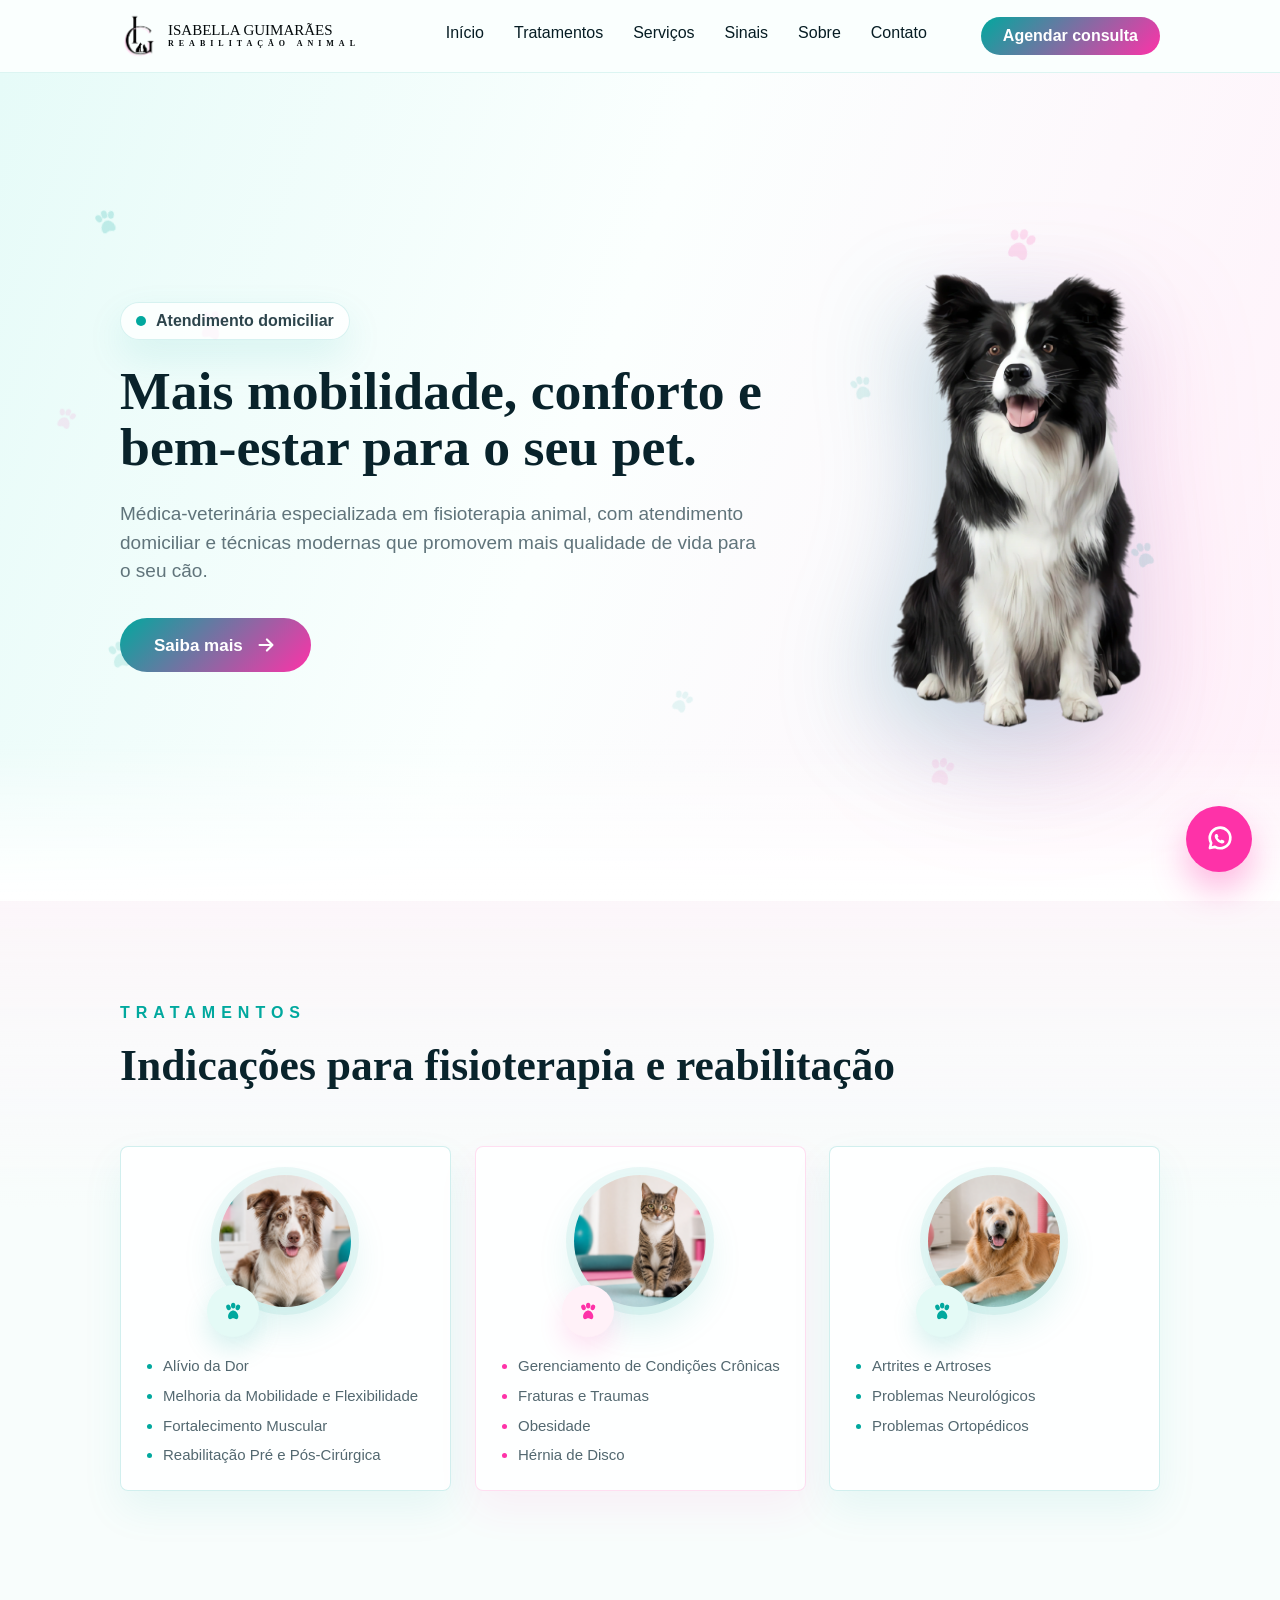
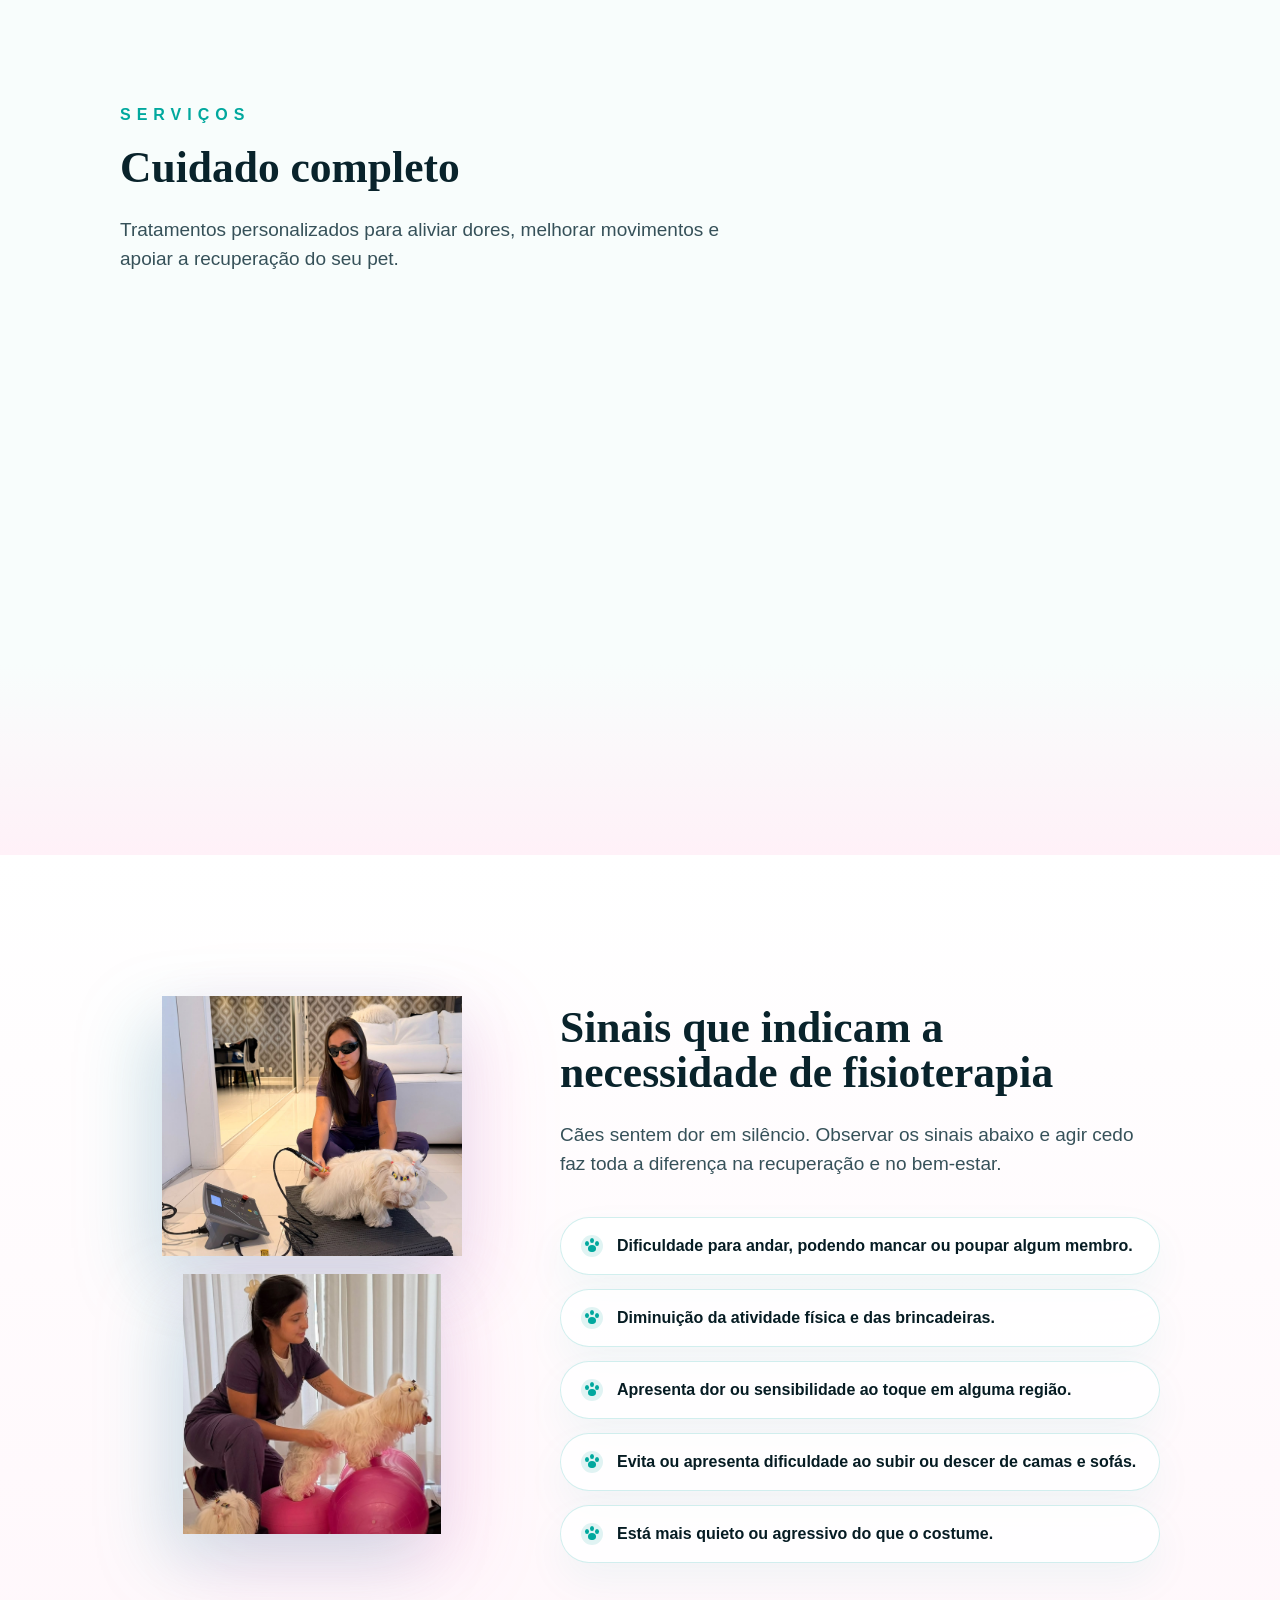
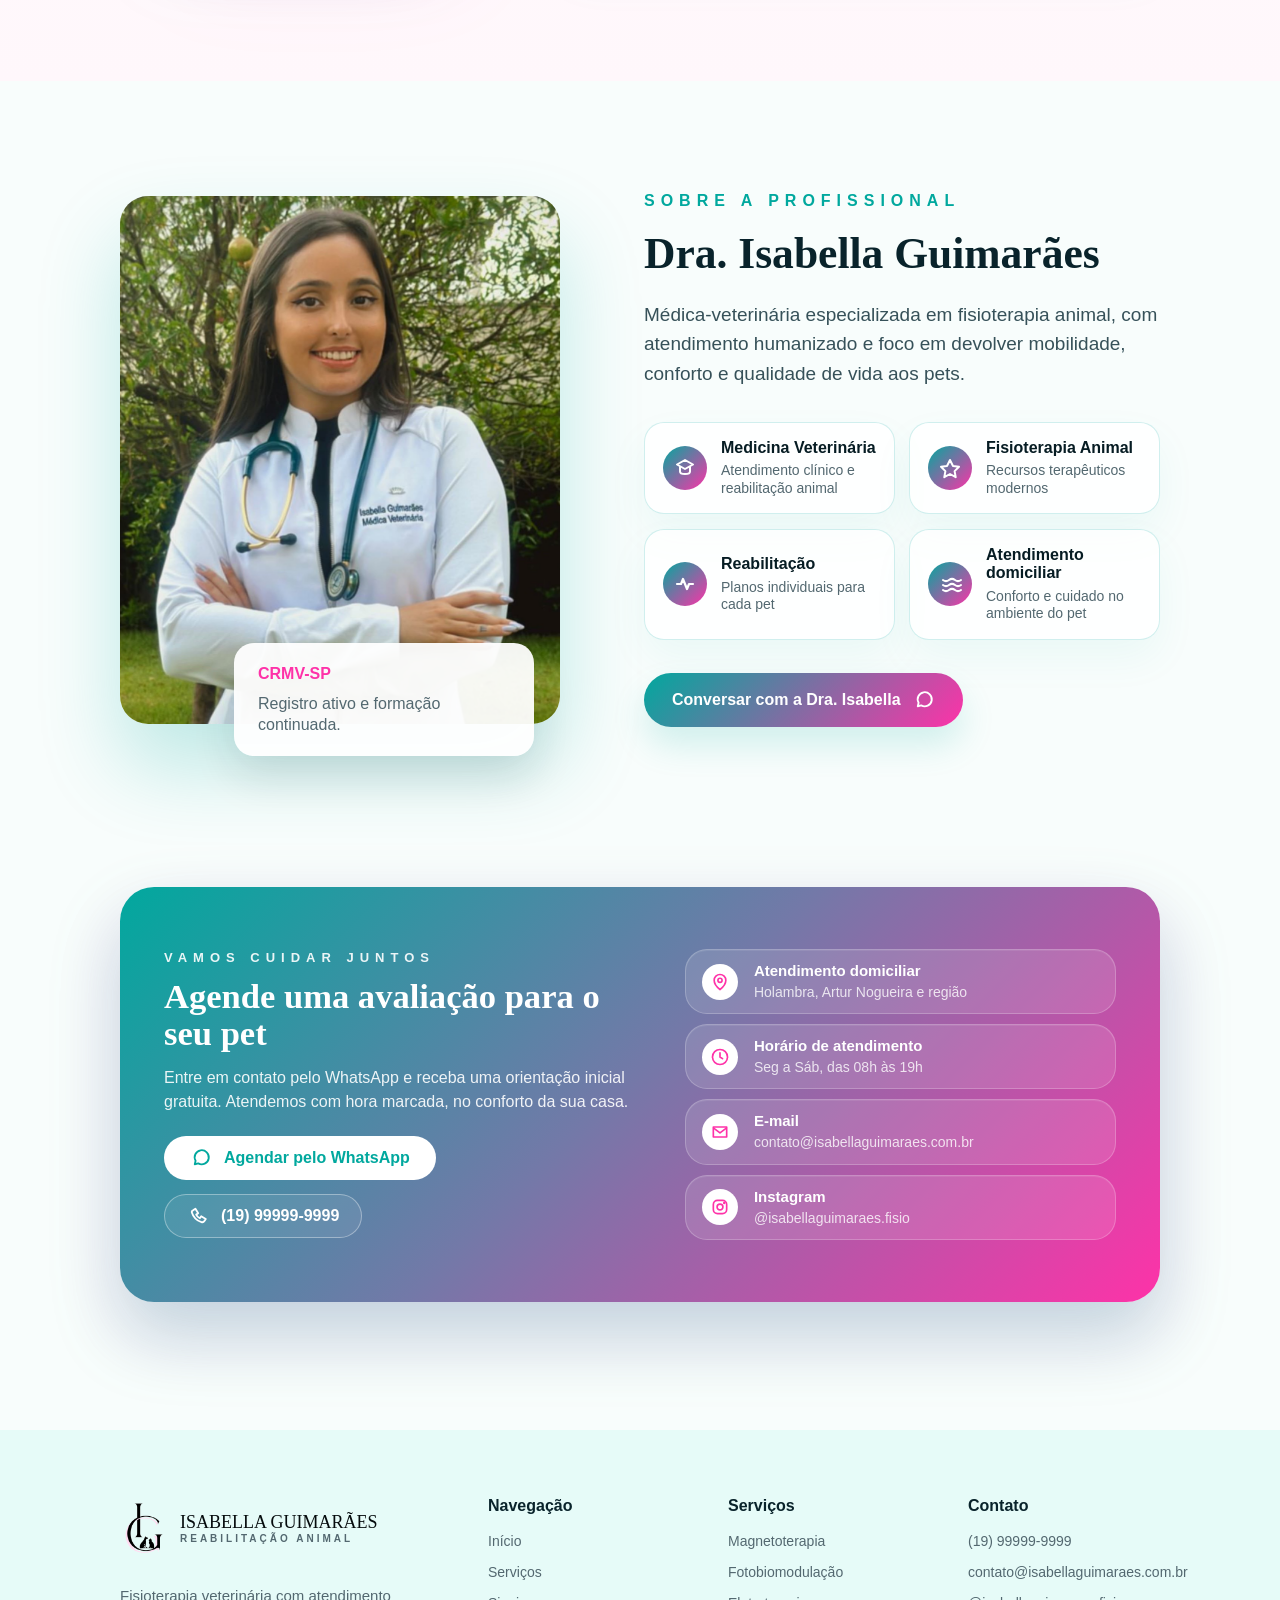
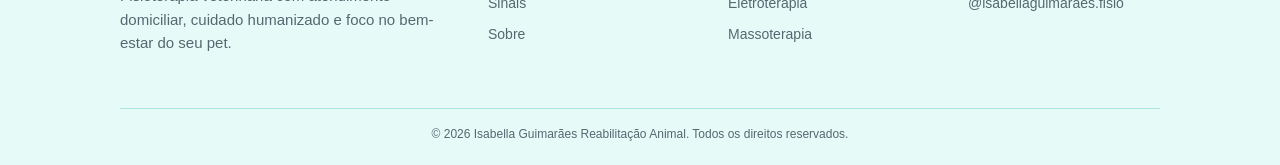
==== index.html @ 4eae25b5 "Subir" ====
<!DOCTYPE html>
<html lang="pt-BR">
<head>
  <meta charset="UTF-8" />
  <meta name="viewport" content="width=device-width, initial-scale=1.0" />
  <title>Isabella | Fisioterapia Animal</title>
  <link rel="icon" type="image/png" href="assets/logo/logo-monograma.png" />
  <link rel="apple-touch-icon" href="assets/logo/logo-monograma.png" />
  <link rel="stylesheet" href="style.css" />
</head>
<body>
  <header class="site-header reveal-item" style="--reveal-delay: 0ms">
    <nav class="nav" aria-label="Navegacao principal">
      <a class="brand" href="#">
        <img class="brand-logo" src="assets/logo/logo-monograma.png" alt="Isabella Guimaraes Reabilitacao Animal" />
        <span class="brand-text" aria-hidden="true">
          <strong>Isabella Guimar&atilde;es</strong>
          <span>Reabilita&ccedil;&atilde;o Animal</span>
        </span>
      </a>

      <div class="nav-links" aria-label="Secoes">
        <a href="#home">Início</a>
        <a href="#tratamentos">Tratamentos</a>
        <a href="#servicos">Serviços</a>
        <a href="#sinais">Sinais</a>
        <a href="#sobre">Sobre</a>
        <a href="#contato">Contato</a>
      </div>

      <a class="nav-cta" href="#contato">Agendar consulta</a>

      <button class="nav-toggle" type="button" aria-label="Abrir menu" aria-expanded="false">
        <span></span>
        <span></span>
        <span></span>
      </button>
    </nav>
  </header>

  <main>
    <section class="hero" id="home" aria-label="Inicio">
      <div class="hero-inner">
        <div class="hero-copy">
          <img class="hero-mobile-logo reveal-item" style="--reveal-delay: 80ms" src="assets/logo/logo-isabella-guimaraes.png" alt="Isabella Guimaraes Reabilitacao Animal" />

          <div class="eyebrow reveal-item" style="--reveal-delay: 120ms">
            <span class="eyebrow-dot"></span>
            Atendimento domiciliar
          </div>

          <h1 class="reveal-item" style="--reveal-delay: 220ms">Mais mobilidade, conforto e bem-estar para o seu pet.</h1>

          <p class="intro reveal-item" style="--reveal-delay: 340ms">
            Médica-veterinária especializada em fisioterapia animal, com atendimento domiciliar e técnicas modernas que promovem mais qualidade de vida para o seu cão.

          </p>

          <a class="hero-cta reveal-item" style="--reveal-delay: 460ms" href="#sobre">
            Saiba mais
            <svg class="button-arrow" viewBox="0 0 24 24" fill="none" aria-hidden="true">
              <path d="M5 12h13" stroke="currentColor" stroke-width="2.4" stroke-linecap="round" stroke-linejoin="round" />
              <path d="m13 6 6 6-6 6" stroke="currentColor" stroke-width="2.4" stroke-linecap="round" stroke-linejoin="round" />
            </svg>
          </a>
        </div>

        <img class="hero-image reveal-item" style="--reveal-delay: 560ms" src="assets/images/hero-dog-cutout-new.png" alt="Cachorro border collie sentado" />
      </div>
    </section>

    <section class="treatments" id="tratamentos" aria-labelledby="treatments-title">
      <div class="treatments-inner">
        <div class="section-kicker reveal-item" style="--reveal-delay: 80ms">Tratamentos</div>
        <h2 id="treatments-title" class="reveal-item" style="--reveal-delay: 160ms">Indica&ccedil;&otilde;es para fisioterapia e reabilita&ccedil;&atilde;o</h2>

        <div class="treatments-grid">
          <article class="treatment-card reveal-item" style="--reveal-delay: 320ms">
            <div class="treatment-media">
              <img src="assets/images/treatment-dog-brown.png" alt="Cachorro em ambiente de fisioterapia animal" />
            </div>
            <span class="treatment-icon" aria-hidden="true">
              <svg viewBox="0 0 24 24" fill="none">
                <ellipse cx="7.2" cy="8" rx="2.1" ry="2.7" fill="currentColor" transform="rotate(-22 7.2 8)" />
                <ellipse cx="11.7" cy="6.3" rx="2.1" ry="2.8" fill="currentColor" />
                <ellipse cx="16.2" cy="8" rx="2.1" ry="2.7" fill="currentColor" transform="rotate(22 16.2 8)" />
                <path d="M6.8 16.3c.4-3.3 3-5.3 4.9-5.3s4.5 2 4.9 5.3c.3 2.5-1.4 3.8-3.3 2.6-1-.6-2.2-.6-3.2 0-1.9 1.2-3.6-.1-3.3-2.6Z" fill="currentColor" />
              </svg>
            </span>
            <ul class="treatment-list">
              <li>Al&iacute;vio da Dor</li>
              <li>Melhoria da Mobilidade e Flexibilidade</li>
              <li>Fortalecimento Muscular</li>
              <li>Reabilita&ccedil;&atilde;o Pr&eacute; e P&oacute;s-Cir&uacute;rgica</li>
            </ul>
          </article>

          <article class="treatment-card treatment-card-pink reveal-item" style="--reveal-delay: 400ms">
            <div class="treatment-media">
              <img src="assets/images/treatment-cat.png" alt="Gato em ambiente de fisioterapia animal" />
            </div>
            <span class="treatment-icon" aria-hidden="true">
              <svg viewBox="0 0 24 24" fill="none">
                <ellipse cx="7.2" cy="8" rx="2.1" ry="2.7" fill="currentColor" transform="rotate(-22 7.2 8)" />
                <ellipse cx="11.7" cy="6.3" rx="2.1" ry="2.8" fill="currentColor" />
                <ellipse cx="16.2" cy="8" rx="2.1" ry="2.7" fill="currentColor" transform="rotate(22 16.2 8)" />
                <path d="M6.8 16.3c.4-3.3 3-5.3 4.9-5.3s4.5 2 4.9 5.3c.3 2.5-1.4 3.8-3.3 2.6-1-.6-2.2-.6-3.2 0-1.9 1.2-3.6-.1-3.3-2.6Z" fill="currentColor" />
              </svg>
            </span>
            <ul class="treatment-list">
              <li>Gerenciamento de Condi&ccedil;&otilde;es Cr&ocirc;nicas</li>
              <li>Fraturas e Traumas</li>
              <li>Obesidade</li>
              <li>H&eacute;rnia de Disco</li>
            </ul>
          </article>

          <article class="treatment-card reveal-item" style="--reveal-delay: 480ms">
            <div class="treatment-media">
              <img src="assets/images/treatment-golden.png" alt="Cachorro em ambiente de reabilita&ccedil;&atilde;o animal" />
            </div>
            <span class="treatment-icon" aria-hidden="true">
              <svg viewBox="0 0 24 24" fill="none">
                <ellipse cx="7.2" cy="8" rx="2.1" ry="2.7" fill="currentColor" transform="rotate(-22 7.2 8)" />
                <ellipse cx="11.7" cy="6.3" rx="2.1" ry="2.8" fill="currentColor" />
                <ellipse cx="16.2" cy="8" rx="2.1" ry="2.7" fill="currentColor" transform="rotate(22 16.2 8)" />
                <path d="M6.8 16.3c.4-3.3 3-5.3 4.9-5.3s4.5 2 4.9 5.3c.3 2.5-1.4 3.8-3.3 2.6-1-.6-2.2-.6-3.2 0-1.9 1.2-3.6-.1-3.3-2.6Z" fill="currentColor" />
              </svg>
            </span>
            <ul class="treatment-list">
              <li>Artrites e Artroses</li>
              <li>Problemas Neurol&oacute;gicos</li>
              <li>Problemas Ortop&eacute;dicos</li>
            </ul>
          </article>
        </div>
      </div>
    </section>

    <section class="services" id="servicos" aria-labelledby="services-title">
      <div class="services-inner">
        <div class="section-kicker">Serviços</div>
        <h2 id="services-title">Cuidado completo</h2>
        <p class="services-intro">Tratamentos personalizados para aliviar dores, melhorar movimentos e apoiar a recupera&ccedil;&atilde;o do seu pet.</p>

        <div class="services-grid">
          <article class="service-card reveal-item" style="--reveal-delay: 80ms">
            <div class="service-icon" aria-hidden="true">
              <svg viewBox="0 0 24 24" fill="none">
                <path d="M4 12h4l2-5 4 10 2-5h4" stroke="currentColor" stroke-width="2.2" stroke-linecap="round" stroke-linejoin="round" />
              </svg>
            </div>
            <div class="service-card-header">
              <h3>Magnetoterapia</h3>
              <button class="service-toggle" type="button" aria-label="Abrir texto sobre magnetoterapia" aria-expanded="false">
                <svg viewBox="0 0 24 24" fill="none" aria-hidden="true">
                  <path d="m6 9 6 6 6-6" stroke="currentColor" stroke-width="2.4" stroke-linecap="round" stroke-linejoin="round" />
                </svg>
              </button>
            </div>
            <p>A magnetoterapia &eacute; um tratamento terap&ecirc;utico n&atilde;o invasivo que utiliza campos magn&eacute;ticos, gerados por &iacute;m&atilde;s ou aparelhos eletromagn&eacute;ticos, para estimular as c&eacute;lulas. O objetivo &eacute; melhorar a circula&ccedil;&atilde;o local, acelerar a regenera&ccedil;&atilde;o tecidual, reduzir inflama&ccedil;&otilde;es e aliviar dores.</p>
          </article>

          <article class="service-card service-card-pink reveal-item" style="--reveal-delay: 200ms">
            <div class="service-icon" aria-hidden="true">
              <svg viewBox="0 0 24 24" fill="none">
                <path d="M5 12h3l2-6 4 12 2-6h3" stroke="currentColor" stroke-width="2.2" stroke-linecap="round" stroke-linejoin="round" />
                <path d="M19 7v3m0 4v3M17.5 8.5h3M17.5 15.5h3" stroke="currentColor" stroke-width="2" stroke-linecap="round" />
              </svg>
            </div>
            <div class="service-card-header">
              <h3>Fotobiomodula&ccedil;&atilde;o</h3>
              <button class="service-toggle" type="button" aria-label="Abrir texto sobre fotobiomodulacao" aria-expanded="false">
                <svg viewBox="0 0 24 24" fill="none" aria-hidden="true">
                  <path d="m6 9 6 6 6-6" stroke="currentColor" stroke-width="2.4" stroke-linecap="round" stroke-linejoin="round" />
                </svg>
              </button>
            </div>
            <p>A fotobiomodula&ccedil;&atilde;o &eacute; uma t&eacute;cnica terap&ecirc;utica que utiliza luz de baixa intensidade, como laser ou LED, luz vermelha e infravermelha, para estimular as c&eacute;lulas do corpo. Ela ajuda a reduzir dores, diminuir inflama&ccedil;&otilde;es e acelerar a cicatriza&ccedil;&atilde;o de feridas, sem aquecer ou machucar os tecidos.</p>
          </article>

          <article class="service-card service-card-pink reveal-item" style="--reveal-delay: 260ms">
            <div class="service-icon" aria-hidden="true">
              <svg viewBox="0 0 24 24" fill="none">
                <path d="M5 12h3l2-6 4 12 2-6h3" stroke="currentColor" stroke-width="2.2" stroke-linecap="round" stroke-linejoin="round" />
                <path d="M19 7v3m0 4v3M17.5 8.5h3M17.5 15.5h3" stroke="currentColor" stroke-width="2" stroke-linecap="round" />
              </svg>
            </div>
            <div class="service-card-header">
              <h3>Eletroterapia</h3>
              <button class="service-toggle" type="button" aria-label="Abrir texto sobre eletroterapia" aria-expanded="false">
                <svg viewBox="0 0 24 24" fill="none" aria-hidden="true">
                  <path d="m6 9 6 6 6-6" stroke="currentColor" stroke-width="2.4" stroke-linecap="round" stroke-linejoin="round" />
                </svg>
              </button>
            </div>
            <p>A eletroterapia &eacute; um recurso terap&ecirc;utico que utiliza correntes el&eacute;tricas de baixa intensidade, aplicadas por meio de eletrodos na pele, para tratar dores cr&ocirc;nicas ou agudas, inflama&ccedil;&otilde;es e les&otilde;es musculares, al&eacute;m de auxiliar na reabilita&ccedil;&atilde;o f&iacute;sica.</p>
          </article>

          <article class="service-card reveal-item" style="--reveal-delay: 320ms">
            <div class="service-icon" aria-hidden="true">
              <svg viewBox="0 0 24 24" fill="none">
                <path d="M4 12h4l2-5 4 10 2-5h4" stroke="currentColor" stroke-width="2.2" stroke-linecap="round" stroke-linejoin="round" />
              </svg>
            </div>
            <div class="service-card-header">
              <h3>Massoterapia</h3>
              <button class="service-toggle" type="button" aria-label="Abrir texto sobre massoterapia" aria-expanded="false">
                <svg viewBox="0 0 24 24" fill="none" aria-hidden="true">
                  <path d="m6 9 6 6 6-6" stroke="currentColor" stroke-width="2.4" stroke-linecap="round" stroke-linejoin="round" />
                </svg>
              </button>
            </div>
            <p>A massoterapia &eacute; um conjunto de t&eacute;cnicas de manipula&ccedil;&atilde;o corporal que utiliza o toque terap&ecirc;utico para aliviar dores musculares, reduzir o estresse e promover o bem-estar f&iacute;sico e mental. Ela se difere de uma massagem simples por exigir conhecimento em anatomia e fisiologia.</p>
          </article>
        </div>
      </div>
    </section>

    <section class="signs" id="sinais" aria-labelledby="signs-title">
      <div class="signs-inner">
        <div class="signs-media reveal-item" style="--reveal-delay: 80ms" aria-hidden="true">
          <img class="signs-photo" src="assets/images/carousel-laser.png" alt="" />
          <img class="signs-photo" src="assets/images/carousel-fisio-balance.jpg" alt="" />
        </div>

        <div class="signs-content">
          <div class="section-kicker signs-kicker reveal-item" style="--reveal-delay: 120ms">Fique atento</div>
          <h2 id="signs-title" class="reveal-item" style="--reveal-delay: 220ms">Sinais que indicam a necessidade de fisioterapia</h2>
          <p class="signs-intro reveal-item" style="--reveal-delay: 320ms">C&atilde;es sentem dor em sil&ecirc;ncio. Observar os sinais abaixo e agir cedo faz toda a diferen&ccedil;a na recupera&ccedil;&atilde;o e no bem-estar.</p>

          <ul class="signs-list">
            <li class="reveal-item" style="--reveal-delay: 380ms"><span></span>Dificuldade para andar, podendo mancar ou poupar algum membro.</li>
            <li class="reveal-item" style="--reveal-delay: 440ms"><span></span>Diminui&ccedil;&atilde;o da atividade f&iacute;sica e das brincadeiras.</li>
            <li class="reveal-item" style="--reveal-delay: 500ms"><span></span>Apresenta dor ou sensibilidade ao toque em alguma regi&atilde;o.</li>
            <li class="reveal-item" style="--reveal-delay: 560ms"><span></span>Evita ou apresenta dificuldade ao subir ou descer de camas e sof&aacute;s.</li>
            <li class="reveal-item" style="--reveal-delay: 620ms"><span></span>Est&aacute; mais quieto ou agressivo do que o costume.</li>
          </ul>
        </div>
      </div>
    </section>

    <section class="about" id="sobre" aria-labelledby="about-title">
      <div class="about-inner">
        <div class="about-media reveal-item" style="--reveal-delay: 80ms">
          <img class="about-image" src="assets/images/about-isabella.png" alt="Dra. Isabella Guimaraes" />
          <div class="about-badge">
            <span>CRMV-SP</span>
            Registro ativo e forma&ccedil;&atilde;o continuada.
          </div>
        </div>

        <div class="about-content">
          <div class="section-kicker reveal-item" style="--reveal-delay: 120ms">Sobre a profissional</div>
          <h2 id="about-title" class="reveal-item" style="--reveal-delay: 220ms">Dra. Isabella Guimar&atilde;es</h2>
          <p class="about-intro reveal-item" style="--reveal-delay: 320ms">M&eacute;dica-veterin&aacute;ria especializada em fisioterapia animal, com atendimento humanizado e foco em devolver mobilidade, conforto e qualidade de vida aos pets.</p>

          <div class="about-credentials">
            <article class="about-credential reveal-item" style="--reveal-delay: 380ms">
              <span class="about-icon" aria-hidden="true">
                <svg viewBox="0 0 24 24" fill="none">
                  <path d="M4 8.5 12 4l8 4.5-8 4.5-8-4.5Z" stroke="currentColor" stroke-width="2" stroke-linejoin="round" />
                  <path d="M7 11v4.5c0 1.4 2.2 2.5 5 2.5s5-1.1 5-2.5V11" stroke="currentColor" stroke-width="2" stroke-linecap="round" />
                </svg>
              </span>
              <div>
                <h3>Medicina Veterin&aacute;ria</h3>
                <p>Atendimento cl&iacute;nico e reabilita&ccedil;&atilde;o animal</p>
              </div>
            </article>

            <article class="about-credential reveal-item" style="--reveal-delay: 440ms">
              <span class="about-icon" aria-hidden="true">
                <svg viewBox="0 0 24 24" fill="none">
                  <path d="M12 4 15 10l6 .8-4.4 4.3 1.1 6.1L12 18l-5.7 3.2 1.1-6.1L3 10.8 9 10l3-6Z" stroke="currentColor" stroke-width="2" stroke-linejoin="round" />
                </svg>
              </span>
              <div>
                <h3>Fisioterapia Animal</h3>
                <p>Recursos terap&ecirc;uticos modernos</p>
              </div>
            </article>

            <article class="about-credential reveal-item" style="--reveal-delay: 500ms">
              <span class="about-icon" aria-hidden="true">
                <svg viewBox="0 0 24 24" fill="none">
                  <path d="M4 12h4l2-5 4 10 2-5h4" stroke="currentColor" stroke-width="2.2" stroke-linecap="round" stroke-linejoin="round" />
                </svg>
              </span>
              <div>
                <h3>Reabilita&ccedil;&atilde;o</h3>
                <p>Planos individuais para cada pet</p>
              </div>
            </article>

            <article class="about-credential reveal-item" style="--reveal-delay: 560ms">
              <span class="about-icon" aria-hidden="true">
                <svg viewBox="0 0 24 24" fill="none">
                  <path d="M5 8c2 1.5 4 1.5 6 0s4-1.5 6 0 4 1.5 6 0M5 13c2 1.5 4 1.5 6 0s4-1.5 6 0 4 1.5 6 0M5 18c2 1.5 4 1.5 6 0s4-1.5 6 0 4 1.5 6 0" stroke="currentColor" stroke-width="2" stroke-linecap="round" />
                </svg>
              </span>
              <div>
                <h3>Atendimento domiciliar</h3>
                <p>Conforto e cuidado no ambiente do pet</p>
              </div>
            </article>
          </div>

          <a class="about-cta reveal-item" style="--reveal-delay: 620ms" href="#contato">
            Conversar com a Dra. Isabella
            <svg viewBox="0 0 24 24" fill="none" aria-hidden="true">
              <path d="M5.2 18.8 6.1 15A7.7 7.7 0 1 1 9 17.9l-3.8.9Z" stroke="currentColor" stroke-width="2" stroke-linejoin="round" />
            </svg>
          </a>
        </div>
      </div>
    </section>

    <section class="contact" id="contato" aria-labelledby="contact-title">
      <div class="contact-inner reveal-item" style="--reveal-delay: 80ms">
        <div class="contact-copy">
          <div class="contact-kicker">Vamos cuidar juntos</div>
          <h2 id="contact-title">Agende uma avaliação para o seu pet</h2>
          <p>Entre em contato pelo WhatsApp e receba uma orientação inicial gratuita. Atendemos com hora marcada, no conforto da sua casa.</p>

          <div class="contact-actions">
            <a class="contact-whatsapp" href="#" aria-label="Agendar pelo WhatsApp">
              <svg viewBox="0 0 24 24" fill="none" aria-hidden="true">
                <path d="M5.2 18.8 6.1 15A7.7 7.7 0 1 1 9 17.9l-3.8.9Z" stroke="currentColor" stroke-width="2" stroke-linejoin="round" />
              </svg>
              Agendar pelo WhatsApp
            </a>
            <a class="contact-phone" href="tel:+5519999999999">
              <svg viewBox="0 0 24 24" fill="none" aria-hidden="true">
                <path d="M7 5.5 9.2 4l3 5-2.2 1.5c.9 1.8 2.2 3.1 4 4l1.5-2.2 5 3-1.5 2.2c-.7 1.1-2 1.6-3.2 1.2C10.6 17.1 6.9 13.4 5.3 8.2 4.9 7 5.4 6.2 7 5.5Z" stroke="currentColor" stroke-width="2" stroke-linejoin="round" />
              </svg>
              (19) 99999-9999
            </a>
          </div>
        </div>

        <div class="contact-info">
          <article class="contact-info-card">
            <span class="contact-info-icon" aria-hidden="true">
              <svg viewBox="0 0 24 24" fill="none">
                <path d="M12 21s7-5.1 7-11a7 7 0 0 0-14 0c0 5.9 7 11 7 11Z" stroke="currentColor" stroke-width="2" />
                <path d="M12 12.5a2.5 2.5 0 1 0 0-5 2.5 2.5 0 0 0 0 5Z" stroke="currentColor" stroke-width="2" />
              </svg>
            </span>
            <div>
              <h3>Atendimento domiciliar</h3>
              <p>Holambra, Artur Nogueira e regi&atilde;o</p>
            </div>
          </article>

          <article class="contact-info-card">
            <span class="contact-info-icon" aria-hidden="true">
              <svg viewBox="0 0 24 24" fill="none">
                <path d="M12 7v5l3 2" stroke="currentColor" stroke-width="2" stroke-linecap="round" stroke-linejoin="round" />
                <path d="M12 21a9 9 0 1 0 0-18 9 9 0 0 0 0 18Z" stroke="currentColor" stroke-width="2" />
              </svg>
            </span>
            <div>
              <h3>Hor&aacute;rio de atendimento</h3>
              <p>Seg a S&aacute;b, das 08h &agrave;s 19h</p>
            </div>
          </article>

          <article class="contact-info-card">
            <span class="contact-info-icon" aria-hidden="true">
              <svg viewBox="0 0 24 24" fill="none">
                <path d="M4 6h16v12H4V6Z" stroke="currentColor" stroke-width="2" stroke-linejoin="round" />
                <path d="m4 7 8 6 8-6" stroke="currentColor" stroke-width="2" stroke-linejoin="round" />
              </svg>
            </span>
            <div>
              <h3>E-mail</h3>
              <p>contato@isabellaguimaraes.com.br</p>
            </div>
          </article>

          <article class="contact-info-card">
            <span class="contact-info-icon" aria-hidden="true">
              <svg viewBox="0 0 24 24" fill="none">
                <rect x="4" y="4" width="16" height="16" rx="5" stroke="currentColor" stroke-width="2" />
                <path d="M12 15.5a3.5 3.5 0 1 0 0-7 3.5 3.5 0 0 0 0 7Z" stroke="currentColor" stroke-width="2" />
                <path d="M17 7.2h.01" stroke="currentColor" stroke-width="3" stroke-linecap="round" />
              </svg>
            </span>
            <div>
              <h3>Instagram</h3>
              <p>@isabellaguimaraes.fisio</p>
            </div>
          </article>
        </div>
      </div>
    </section>
  </main>

  <footer class="site-footer">
    <div class="footer-inner">
      <div class="footer-brand">
        <a class="footer-logo" href="#home">
          <img src="assets/logo/logo-monograma.png" alt="Isabella Guimaraes Reabilitacao Animal" />
          <span>
            <strong>Isabella Guimar&atilde;es</strong>
            <small>Reabilita&ccedil;&atilde;o Animal</small>
          </span>
        </a>
        <p>Fisioterapia veterin&aacute;ria com atendimento domiciliar, cuidado humanizado e foco no bem-estar do seu pet.</p>
      </div>

      <div class="footer-column">
        <h2>Navega&ccedil;&atilde;o</h2>
        <a href="#home">In&iacute;cio</a>
        <a href="#servicos">Servi&ccedil;os</a>
        <a href="#sinais">Sinais</a>
        <a href="#sobre">Sobre</a>
      </div>

      <div class="footer-column">
        <h2>Servi&ccedil;os</h2>
        <a href="#servicos">Magnetoterapia</a>
        <a href="#servicos">Fotobiomodula&ccedil;&atilde;o</a>
        <a href="#servicos">Eletroterapia</a>
        <a href="#servicos">Massoterapia</a>
      </div>

      <div class="footer-column footer-contact">
        <h2>Contato</h2>
        <a href="tel:+5519999999999">(19) 99999-9999</a>
        <a href="mailto:contato@isabellaguimaraes.com.br">contato@isabellaguimaraes.com.br</a>
        <a href="#">@isabellaguimaraes.fisio</a>
      </div>
    </div>

    <div class="footer-bottom">
      <span>&copy; 2026 Isabella Guimar&atilde;es Reabilita&ccedil;&atilde;o Animal. Todos os direitos reservados.</span>
    </div>
  </footer>

  <a class="whatsapp" href="#contato" aria-label="Abrir contato pelo WhatsApp">
    <svg width="32" height="32" viewBox="0 0 24 24" fill="none" aria-hidden="true">
      <path d="M5.2 18.8 6.1 15A7.7 7.7 0 1 1 9 17.9l-3.8.9Z" stroke="currentColor" stroke-width="2" stroke-linejoin="round" />
      <path d="M9.2 8.7c.2-.4.3-.5.7-.5h.5c.2 0 .4.1.5.4l.6 1.4c.1.3 0 .5-.2.7l-.4.4c.5.9 1.2 1.6 2.1 2.1l.5-.5c.2-.2.5-.3.8-.1l1.3.6c.3.1.4.3.4.6v.5c0 .3-.1.5-.4.7-.5.3-1 .4-1.6.3-2.4-.4-4.7-2.6-5.2-5-.1-.6 0-1.1.4-1.6Z" fill="currentColor" />
    </svg>
  </a>
  <script src="script.js"></script>
</body>
</html>
---- style.css ----
:root {
  --teal: #01a89e;
  --pink: #fe32a8;
  --ink: #09232b;
  --muted: #60747b;
  --line: #d9eeee;
}

* {
  box-sizing: border-box;
}

body {
  margin: 0;
  font-family: Inter, "Segoe UI", Arial, sans-serif;
  color: var(--ink);
  background: #ffffff;
}

a {
  color: inherit;
  text-decoration: none;
}

.reveal-item {
  opacity: 0;
  transform: translateY(36px);
  transition:
    opacity 0.9s ease,
    transform 0.9s ease;
  transition-delay: var(--reveal-delay, 0ms);
  will-change: opacity, transform;
}

.reveal-item.is-visible {
  opacity: 1;
  transform: translateY(0);
}

.site-header {
  position: sticky;
  top: 0;
  z-index: 10;
  border-bottom: 1px solid rgba(1, 168, 158, 0.12);
  background: rgba(250, 255, 254, 0.9);
  backdrop-filter: blur(16px);
  transition: transform 0.35s ease;
  will-change: transform;
}

.site-header.is-hidden {
  transform: translateY(-100%);
}

.nav {
  width: min(1040px, calc(100% - 128px));
  min-height: 72px;
  margin: 0 auto;
  display: flex;
  align-items: center;
  justify-content: flex-start;
  gap: 36px;
}

.nav-links a {
  position: relative;
  padding-bottom: 6px;
}

.nav-links a::after {
  content: "";
  position: absolute;
  left: 50%;
  bottom: 0;

  width: 0;
  height: 2px;

  background-color: #01a89e;
  border-radius: 90px;

  transform: translateX(-50%);
  transition: width 0.3s ease;
}

.nav-links a:hover::after {
  width: 100%;
}

.brand {
  display: flex;
  align-items: center;
  gap: 10px;
  min-width: 220px;
  flex: 0 0 auto;
}

.brand-logo {
  display: block;
  width: 38px;
  height: auto;
  object-fit: contain;
}

.brand-text {
  display: grid;
  gap: 2px;
  line-height: 1;
}

.brand-text strong {
  display: block;
  color: #050b0d;
  font-family: Georgia, "Times New Roman", serif;
  font-size: 15px;
  font-weight: 500;
  letter-spacing: 0;
  text-transform: uppercase;
  white-space: nowrap;
}

.brand-text span {
  display: block;
  color: #050b0d;
  font-family: Georgia, "Times New Roman", serif;
  font-size: 8px;
  font-weight: 600;
  letter-spacing: 5px;
  text-transform: uppercase;
  white-space: nowrap;
}

.nav-links {
  display: flex;
  align-items: center;
  justify-content: center;
  gap: 30px;
  margin-left: auto;
  color: #061c23;
  font-size: 16px;
  font-weight: 400;
  line-height: 1;
}

.nav-cta {
  display: inline-flex;
  align-items: center;
  justify-content: center;
  border-radius: 90px;
  padding: 11px 22px;
  font-weight: 640;
  white-space: nowrap;
  color: #ffffff;
  border: 0;
  background: linear-gradient(135deg, var(--teal), var(--pink));
  line-height: 1;
  text-align: center;
  margin-left: 18px;

  transition: transform 0.25s ease;
}

.nav-cta:hover {
   transform: scale(0.96);
}

.nav-toggle {
  display: none;
  width: 58px;
  height: 58px;
  border: 1px solid rgba(1, 168, 158, 0.16);
  border-radius: 50%;
  background: rgba(255, 255, 255, 0.42);
  color: var(--ink);
  cursor: pointer;
  place-items: center;
  transition:
    background-color 0.25s ease,
    border-color 0.25s ease,
    transform 0.25s ease;
}

.nav-toggle:hover {
  background: rgba(255, 255, 255, 0.7);
  border-color: rgba(1, 168, 158, 0.28);
  transform: scale(0.96);
}

.nav-toggle span {
  display: block;
  width: 26px;
  height: 3px;
  grid-area: 1 / 1;
  border-radius: 999px;
  background: currentColor;
  transition:
    transform 0.25s ease,
    opacity 0.2s ease;
}

.nav-toggle span:nth-child(1) {
  transform: translateY(-8px);
}

.nav-toggle span:nth-child(3) {
  transform: translateY(8px);
}

.site-header.is-menu-open .nav-toggle span:nth-child(1) {
  transform: rotate(45deg);
}

.site-header.is-menu-open .nav-toggle span:nth-child(2) {
  opacity: 0;
}

.site-header.is-menu-open .nav-toggle span:nth-child(3) {
  transform: rotate(-45deg);
}


.hero {
  position: relative;
  overflow: hidden;
  min-height: calc(100vh - 72px);
  background:
    radial-gradient(circle at 5% 0%, rgba(1, 168, 158, 0.32), transparent 0 28%, transparent 46%),
    radial-gradient(circle at 93% 46%, rgba(254, 50, 168, 0.24), transparent 0 22%, transparent 44%),
    linear-gradient(110deg, #e6fbf8 0%, #fbfffe 45%, #fff1fa 100%);
}

.hero::after {
  content: "";
  position: absolute;
  inset: auto 0 0;
  height: 160px;
  background: linear-gradient(to bottom, rgba(255, 255, 255, 0), #ffffff);
  pointer-events: none;
}

.paw-trail {
  position: absolute;
  inset: 0;
  z-index: 0;
  overflow: hidden;
  pointer-events: none;
}

.paw-print {
  position: absolute;
  width: var(--paw-size, 46px);
  height: var(--paw-size, 46px);
  color: var(--paw-color, var(--teal));
  opacity: 0;
  transform: translateY(18px) rotate(var(--paw-rotate, 0deg)) scale(0.84);
  animation:
    pawAppear 1.1s ease forwards,
    pawFloat 4.8s ease-in-out infinite;
  animation-delay: var(--paw-delay, 0ms);
}

@keyframes pawAppear {
  0% {
    opacity: 0;
    transform: translateY(18px) rotate(var(--paw-rotate, 0deg)) scale(0.84);
  }

  100% {
    opacity: var(--paw-opacity, 0.13);
    transform: translateY(0) rotate(var(--paw-rotate, 0deg)) scale(1);
  }
}

@keyframes pawFloat {
  0%,
  100% {
    transform: translateY(0) rotate(var(--paw-rotate, 0deg)) scale(1);
  }

  50% {
    transform: translateY(-12px) rotate(calc(var(--paw-rotate, 0deg) + 5deg)) scale(1.04);
  }
}

.hero-inner {
  position: relative;
  z-index: 1;
  width: min(1040px, calc(100% - 128px));
  min-height: calc(100vh - 72px);
  margin: 0 auto;
  padding: 112px 0;
  display: grid;
  grid-template-columns: minmax(0, 1.18fr) minmax(260px, 0.62fr);
  align-items: center;
  gap: 54px;
}

.hero-copy {
  max-width: 660px;
  height: 440px;
  display: flex;
  flex-direction: column;
  justify-content: center;
}

.hero-mobile-logo {
  display: none;
}

.eyebrow {
  width: fit-content;
  display: inline-flex;
  align-items: center;
  gap: 10px;
  margin-bottom: 24px;
  padding: 9px 15px;
  border: 1px solid rgba(1, 168, 158, 0.15);
  border-radius: 999px;
  background: rgba(255, 255, 255, 0.78);
  color: #2d454c;
  font-weight: 800;
  box-shadow: 0 16px 38px rgba(1, 168, 158, 0.11);
}

.eyebrow-dot {
  width: 10px;
  height: 10px;
  flex: 0 0 auto;
  border-radius: 50%;
  background: var(--teal);
}

h1 {
  margin: 0;
  font-family: Georgia, "Times New Roman", serif;
  font-size: clamp(44px, 4.2vw, 58px);
  line-height: 1.04;
  letter-spacing: 0;
}

.intro {
  max-width: 100%;
  margin: 24px 0 0;
  color: var(--muted);
  font-size: 19px;
  line-height: 1.5;
}

.hero-cta {
  width: fit-content;
  min-width: 180px;
  min-height: 54px;

  display: inline-flex;
  align-items: center;
  justify-content: center;
  gap: 12px;

  margin-top: 32px;
  padding: 0 34px;
  border-radius: 90px;

  color: #ffffff;
  font-size: 17px;
  font-weight: 650;
  line-height: 1;
  text-align: center;
  white-space: nowrap;

   background: linear-gradient(135deg, var(--teal), var(--pink));

  transition:
    transform 0.25s ease,
    box-shadow 0.25s ease;
}

.hero-cta:hover {
  transform: scale(0.96);
  box-shadow: 0 16px 28px rgba(254, 50, 168, 0.22);
}

.button-arrow {
  width: 22px;
  height: 22px;
  flex: 0 0 auto;
}

.hero-image {
  position: relative;
  display: block;
  width: auto;
  max-width: min(100%, 380px);
  height: auto;
  max-height: 500px;
  justify-self: end;
  object-fit: contain;
  filter:
    drop-shadow(-24px 30px 48px rgba(1, 168, 158, 0.22))
    drop-shadow(24px 30px 58px rgba(254, 50, 168, 0.16));
}

.whatsapp {
  position: fixed;
  right: 28px;
  bottom: 28px;
  z-index: 20;
  width: 66px;
  height: 66px;
  display: grid;
  place-items: center;
  border-radius: 50%;
  color: #ffffff;
  background: var(--pink);
  box-shadow: 0 18px 34px rgba(254, 50, 168, 0.34);
  transition:
    background-color 0.3s ease,
    box-shadow 0.3s ease,
    transform 0.3s ease;
}

.whatsapp:hover {
  background: var(--teal);
  box-shadow: 0 18px 34px rgba(1, 168, 158, 0.34);
  transform: translateY(-3px);
}

.treatments {
  position: relative;
  overflow: hidden;
  background:
    radial-gradient(circle at 12% 8%, rgba(1, 168, 158, 0.16), transparent 0 24%, transparent 46%),
    radial-gradient(circle at 88% 86%, rgba(254, 50, 168, 0.18), transparent 0 28%, transparent 52%),
    linear-gradient(180deg, rgba(255, 241, 248, 0.55), rgba(255, 255, 255, 0) 44%),
    #f8fdfc;
}

.treatments-inner {
  position: relative;
  z-index: 1;
  width: min(1040px, calc(100% - 128px));
  margin: 0 auto;
  padding: 104px 0 108px;
}

.treatments h2 {
  max-width: 780px;
  margin: 22px 0 0;
  color: var(--ink);
  font-family: Georgia, "Times New Roman", serif;
  font-size: clamp(36px, 3.4vw, 48px);
  line-height: 1.04;
  letter-spacing: 0;
}

.treatments-intro {
  max-width: 640px;
  margin: 24px 0 0;
  color: #365159;
  font-size: 19px;
  line-height: 1.55;
}

.treatments-grid {
  display: grid;
  grid-template-columns: repeat(3, minmax(0, 1fr));
  gap: 24px;
  margin-top: 58px;
}

.treatment-card {
  position: relative;
  overflow: hidden;
  min-height: 0;
  padding: 28px 22px 24px;
  border: 1px solid rgba(1, 168, 158, 0.18);
  border-radius: 8px;
  background: rgba(255, 255, 255, 0.86);
  box-shadow: 0 18px 42px rgba(1, 168, 158, 0.08);
  transition:
    background 0.25s ease,
    border-color 0.25s ease,
    box-shadow 0.25s ease,
    transform 0.25s ease;
}

.treatment-card:hover {
  border-color: var(--teal);
  box-shadow: 0 24px 54px rgba(1, 168, 158, 0.14);
  transform: translateY(-4px);
}

.treatment-card-pink {
  border-color: rgba(254, 50, 168, 0.16);
  box-shadow: 0 18px 42px rgba(254, 50, 168, 0.07);
}

.treatment-card-pink:hover {
  border-color: var(--pink);
  box-shadow: 0 24px 54px rgba(254, 50, 168, 0.13);
}

.treatment-media {
  position: relative;
  width: 132px;
  height: 132px;
  margin: 0 auto;
  overflow: hidden;
  border-radius: 50%;
  background: #e6fbf8;
  box-shadow:
    0 18px 38px rgba(1, 168, 158, 0.14),
    0 0 0 8px rgba(1, 168, 158, 0.08);
}

.treatment-media img {
  width: 100%;
  height: 100%;
  display: block;
  object-fit: cover;
  transition: transform 0.45s ease;
}

.treatment-card:hover .treatment-media img {
  transform: scale(1.05);
}

.treatment-card:nth-child(2) .treatment-media img {
  object-position: center 30%;
}

.treatment-icon {
  display: inline-flex;
  align-items: center;
  justify-content: center;
  width: 52px;
  height: 52px;
  margin-top: -22px;
  margin-left: calc(50% - 78px);
  position: relative;
  z-index: 1;
  border-radius: 50%;
  background: #e4faf6;
  color: var(--teal);
  box-shadow: 0 12px 26px rgba(1, 168, 158, 0.16);
}

.treatment-card-pink .treatment-icon {
  background: #fff1f8;
  color: var(--pink);
  box-shadow: 0 12px 26px rgba(254, 50, 168, 0.14);
}

.treatment-icon svg {
  width: 25px;
  height: 25px;
}

.treatment-card h3 {
  margin: 18px 0 0;
  color: var(--ink);
  font-family: Georgia, "Times New Roman", serif;
  font-size: 23px;
  line-height: 1.12;
}

.treatment-card p {
  margin: 12px 0 0;
  color: #536870;
  font-size: 15px;
  line-height: 1.48;
}

.treatment-list {
  display: grid;
  gap: 8px;
  margin: 18px 0 0;
  padding-left: 20px;
  color: #536870;
  font-family: inherit;
  font-size: 15px;
  font-weight: 500;
  line-height: 1.45;
}

.treatment-list li::marker {
  color: var(--teal);
}

.treatment-card-pink .treatment-list li::marker {
  color: var(--pink);
}

.services {
  position: relative;
  overflow: hidden;
  background:
    radial-gradient(circle at 50% 100%, rgba(255, 241, 248, 0.95), transparent 0 34%, transparent 58%),
    #f8fdfc;
}

.services::after {
  content: "";
  position: absolute;
  inset: auto 0 0;
  height: 190px;
  background: linear-gradient(to top, #fff1f8, rgba(255, 241, 248, 0));
  pointer-events: none;
}

.services-inner {
  position: relative;
  z-index: 1;
  width: min(1040px, calc(100% - 128px));
  margin: 0 auto;
  padding: 108px 0 118px;
}

.section-kicker {
  color: var(--teal);
  font-size: 16px;
  font-weight: 800;
  letter-spacing: 6px;
  line-height: 1;
  text-transform: uppercase;
}

.services h2 {
  max-width: 780px;
  margin: 22px 0 0;
  color: var(--ink);
  font-family: Georgia, "Times New Roman", serif;
  font-size: clamp(36px, 3.4vw, 48px);
  line-height: 1.04;
  letter-spacing: 0;
}

.services h2 span {
  color: transparent;
  background: linear-gradient(135deg, var(--teal), var(--pink));
  -webkit-background-clip: text;
  background-clip: text;
}

.services-intro {
  max-width: 640px;
  margin: 24px 0 0;
  color: #365159;
  font-size: 19px;
  line-height: 1.55;
}

.services-grid {
  width: min(1000px, 100%);
  display: grid;
  grid-template-columns: repeat(2, minmax(0, 1fr));
  align-items: start;
  gap: 22px;
  margin: 72px auto 0;
}

.service-card,
.service-photo-card {
  min-height: 185px;
  border: 1px solid rgba(1, 168, 158, 0.18);
  border-radius: 22px;
}

.service-card {
  position: relative;
  display: flex;
  flex-direction: column;
  align-items: flex-start;
  padding: 22px 24px 20px;
  background: rgba(255, 255, 255, 0.76);
  color: var(--ink);
  box-shadow: 0 22px 56px rgba(1, 168, 158, 0.08);
  transition:
    background-color 0.3s ease,
    border-color 0.3s ease,
    color 0.3s ease,
    box-shadow 0.3s ease,
    transform 0.3s ease;
}

.service-card:hover,
.service-card.is-expanded {
  color: #ffffff;
  border-color: transparent;
  background: var(--teal);
  box-shadow: 0 28px 60px rgba(1, 168, 158, 0.22);
  transform: translateY(-6px);
}

.service-card-pink:hover,
.service-card-pink.is-expanded {
  background: var(--pink);
  box-shadow: 0 28px 60px rgba(254, 50, 168, 0.2);
}

.service-icon {
  width: 52px;
  height: 52px;
  display: grid;
  place-items: center;
  border-radius: 18px;
  color: #ffffff;
  background: var(--teal);
  transition:
    background-color 0.3s ease,
    color 0.3s ease;
}

.service-card-pink .service-icon {
  background: var(--pink);
}

.service-card:hover .service-icon,
.service-card.is-expanded .service-icon {
  color: var(--teal);
  background: #ffffff;
}

.service-card-pink:hover .service-icon,
.service-card-pink.is-expanded .service-icon {
  color: var(--pink);
}

.service-icon svg {
  width: 27px;
  height: 27px;
}

.service-card-header {
  width: 100%;
  display: flex;
  align-items: center;
  justify-content: space-between;
  gap: 18px;
  margin-top: 18px;
}

.service-card h3 {
  margin: 0;
  font-family: Georgia, "Times New Roman", serif;
  font-size: 24px;
  line-height: 1.12;
}

.service-toggle {
  width: 42px;
  height: 42px;
  flex: 0 0 auto;
  display: grid;
  place-items: center;
  border: 1px solid rgba(1, 168, 158, 0.16);
  border-radius: 50%;
  color: var(--teal);
  background: #ffffff;
  cursor: pointer;
  transition:
    background-color 0.25s ease,
    color 0.25s ease,
    transform 0.25s ease;
}

.service-card-pink .service-toggle {
  color: var(--pink);
}

.service-toggle:hover {
  transform: scale(0.94);
}

.service-toggle svg {
  width: 22px;
  height: 22px;
  transition: transform 0.3s ease;
}

.service-card.is-expanded .service-toggle svg {
  transform: rotate(180deg);
}

.service-card p {
  max-height: 0;
  margin: 0;
  overflow: hidden;
  color: #536870;
  font-size: 16px;
  line-height: 1.52;
  opacity: 0;
  transition:
    max-height 0.45s ease,
    margin 0.35s ease,
    opacity 0.35s ease,
    color 0.3s ease;
}

.service-card:hover p,
.service-card.is-expanded p {
  color: rgba(255, 255, 255, 0.92);
}

.service-card.is-expanded p {
  max-height: 230px;
  margin-top: 18px;
  opacity: 1;
}

.service-photo-card {
  position: relative;
  overflow: hidden;
  background:
    linear-gradient(135deg, rgba(1, 168, 158, 0.08), rgba(254, 50, 168, 0.08)),
    url("assets/images/service-fisio-balance.png") center center / cover no-repeat,
    rgba(255, 255, 255, 0.7);
  box-shadow: 0 24px 58px rgba(254, 50, 168, 0.09);
}

.service-photo-card-alt {
  background:
    linear-gradient(135deg, rgba(254, 50, 168, 0.08), rgba(1, 168, 158, 0.08)),
    url("assets/images/service-laser.png") center center / cover no-repeat,
    rgba(255, 255, 255, 0.7);
}

.signs {
  overflow: hidden;
  background:
    radial-gradient(circle at 48% 100%, rgba(255, 241, 248, 0.95), transparent 0 36%, transparent 62%),
    linear-gradient(180deg, #ffffff 0%, #fff7fb 100%);
}

.signs-inner {
  width: min(1040px, calc(100% - 128px));
  margin: 0 auto;
  padding: 112px 0 118px;
  display: grid;
  grid-template-columns: minmax(320px, 0.78fr) minmax(0, 1.22fr);
  align-items: center;
  gap: 56px;
}

.signs-media {
  display: grid;
  grid-template-columns: 1fr;
  gap: 18px;
}

.signs-photo {
  display: block;
  width: 100%;
  height: 260px;
  object-fit: contain;
  border-radius: 0;
  background: transparent;
  filter:
    drop-shadow(-20px 24px 34px rgba(1, 168, 158, 0.18))
    drop-shadow(20px 24px 38px rgba(254, 50, 168, 0.14));
}

.signs-kicker {
  color: var(--pink);
}

.signs h2 {
  max-width: 780px;
  margin: 22px 0 0;
  color: var(--ink);
  font-family: Georgia, "Times New Roman", serif;
  font-size: clamp(36px, 3.4vw, 48px);
  line-height: 1.04;
  letter-spacing: 0;
}

.signs h2 span {
  color: inherit;
  background: none;
}

.signs-intro {
  max-width: 720px;
  margin: 24px 0 0;
  color: #365159;
  font-size: 19px;
  line-height: 1.55;
}

.signs-list {
  display: grid;
  gap: 14px;
  margin: 38px 0 0;
  padding: 0;
  list-style: none;
}

.signs-list li {
  display: flex;
  align-items: center;
  gap: 14px;
  min-height: 58px;
  padding: 14px 20px;
  border: 1px solid rgba(1, 168, 158, 0.18);
  border-radius: 999px;
  background: rgba(255, 255, 255, 0.82);
  color: #061c23;
  font-size: 16px;
  font-weight: 620;
  box-shadow: 0 18px 42px rgba(1, 168, 158, 0.06);
  transition:
    border-color 0.25s ease,
    box-shadow 0.25s ease,
    transform 0.25s ease;
}

.signs-list li:hover {
  border-color: rgba(1, 168, 158, 0.34);
  box-shadow:
    0 20px 44px rgba(1, 168, 158, 0.1),
    0 18px 42px rgba(254, 50, 168, 0.08);
  transform: scale(1.025);
}

.signs-list li span {
  width: 22px;
  height: 22px;
  flex: 0 0 auto;
  display: grid;
  place-items: center;
  position: relative;
  border: 0;
  border-radius: 50%;
  color: var(--teal);
  background: rgba(1, 168, 158, 0.12);
}

.signs-list li span::before {
  content: "";
  position: absolute;
  left: 7px;
  top: 10px;
  width: 8px;
  height: 7px;
  border-radius: 50% 50% 45% 45%;
  background: currentColor;
}

.signs-list li span::after {
  content: "";
  position: absolute;
  left: 9px;
  top: 3px;
  width: 4px;
  height: 5px;
  border-radius: 50%;
  background: currentColor;
  box-shadow:
    -5px 3px 0 currentColor,
    5px 3px 0 currentColor;
}

.about {
  overflow: hidden;
  background:
    radial-gradient(circle at 17% 58%, rgba(1, 168, 158, 0.14), transparent 0 24%, transparent 44%),
    radial-gradient(circle at 83% 20%, rgba(254, 50, 168, 0.1), transparent 0 24%, transparent 46%),
    #f8fdfc;
}

.about-inner {
  width: min(1040px, calc(100% - 128px));
  margin: 0 auto;
  padding: 112px 0 118px;
  display: grid;
  grid-template-columns: minmax(320px, 0.95fr) minmax(0, 1.05fr);
  align-items: center;
  gap: 58px;
}

.about-media {
  position: relative;
  max-width: 440px;
}

.about-image {
  display: block;
  width: 100%;
  aspect-ratio: 4 / 4.8;
  object-fit: cover;
  object-position: center;
  border-radius: 28px;
  box-shadow:
    0 42px 82px rgba(1, 168, 158, 0.24);
}

.about-badge {
  position: absolute;
  right: 26px;
  bottom: -32px;
  width: min(300px, calc(100% - 52px));
  padding: 20px 24px;
  border-radius: 20px;
  background: rgba(255, 255, 255, 0.94);
  color: #536870;
  font-size: 16px;
  line-height: 1.35;
  box-shadow: 0 20px 44px rgba(9, 35, 43, 0.12);
}

.about-badge span {
  display: block;
  margin-bottom: 8px;
  color: var(--pink);
  font-weight: 800;
}

.about h2 {
  max-width: 680px;
  margin: 22px 0 0;
  color: var(--ink);
  font-family: Georgia, "Times New Roman", serif;
  font-size: clamp(36px, 3.4vw, 48px);
  line-height: 1.04;
  letter-spacing: 0;
}

.about-intro {
  max-width: 690px;
  margin: 24px 0 0;
  color: #365159;
  font-size: 19px;
  line-height: 1.55;
}

.about-credentials {
  display: grid;
  grid-template-columns: repeat(2, minmax(0, 1fr));
  gap: 14px;
  margin-top: 34px;
}

.about-credential {
  display: flex;
  align-items: center;
  gap: 14px;
  min-height: 84px;
  padding: 16px 18px;
  border: 1px solid rgba(1, 168, 158, 0.18);
  border-radius: 20px;
  background: rgba(255, 255, 255, 0.78);
  box-shadow: 0 18px 42px rgba(1, 168, 158, 0.06);
}

.about-icon {
  width: 44px;
  height: 44px;
  flex: 0 0 auto;
  display: grid;
  place-items: center;
  border-radius: 50%;
  color: #ffffff;
  background: linear-gradient(135deg, var(--teal), var(--pink));
}

.about-icon svg {
  width: 24px;
  height: 24px;
}

.about-credential h3 {
  margin: 0;
  color: #061c23;
  font-size: 16px;
  line-height: 1.15;
}

.about-credential p {
  margin: 5px 0 0;
  color: #536870;
  font-size: 14px;
  line-height: 1.25;
}

.about-cta {
  width: fit-content;
  min-height: 54px;
  display: inline-flex;
  align-items: center;
  justify-content: center;
  gap: 12px;
  margin-top: 34px;
  padding: 0 28px;
  border-radius: 999px;
  color: #ffffff;
  background: linear-gradient(135deg, var(--teal), var(--pink));
  font-weight: 760;
  white-space: nowrap;
  box-shadow: 0 18px 34px rgba(1, 168, 158, 0.16);
  transition:
    transform 0.25s ease,
    box-shadow 0.25s ease;
}

.about-cta:hover {
  transform: scale(0.96);
  box-shadow: 0 20px 38px rgba(254, 50, 168, 0.2);
}

.about-cta svg {
  width: 22px;
  height: 22px;
}

.contact {
  background:
    radial-gradient(circle at 20% 20%, rgba(1, 168, 158, 0.13), transparent 0 25%, transparent 48%),
    #f8fdfc;
  padding: 42px 0 128px;
}

.contact-inner {
  width: min(1040px, calc(100% - 128px));
  margin: 0 auto;
  display: grid;
  grid-template-columns: minmax(0, 1fr) minmax(360px, 0.9fr);
  align-items: center;
  gap: 42px;
  padding: 62px 44px;
  border-radius: 34px;
  color: #ffffff;
  background: linear-gradient(135deg, var(--teal) 0%, #7379a8 48%, var(--pink) 100%);
  box-shadow:
    0 34px 70px rgba(1, 168, 158, 0.22),
    0 30px 76px rgba(254, 50, 168, 0.16);
}

.contact-copy,
.contact-info,
.contact-info-card,
.contact-info-card div {
  min-width: 0;
}

.contact-kicker {
  color: rgba(255, 255, 255, 0.9);
  font-size: 13px;
  font-weight: 820;
  letter-spacing: 6px;
  line-height: 1;
  text-transform: uppercase;
}

.contact h2 {
  max-width: 540px;
  margin: 14px 0 0;
  font-family: Georgia, "Times New Roman", serif;
  font-size: clamp(28px, 2.7vw, 38px);
  line-height: 1.08;
  letter-spacing: 0;
  overflow-wrap: anywhere;
}

.contact-copy p {
  max-width: 560px;
  margin: 14px 0 0;
  color: rgba(255, 255, 255, 0.9);
  font-size: 16px;
  line-height: 1.5;
  overflow-wrap: anywhere;
}

.contact-actions {
  display: flex;
  align-items: center;
  gap: 14px;
  margin-top: 22px;
  flex-wrap: wrap;
}

.contact-whatsapp,
.contact-phone {
  max-width: 100%;
  min-width: 0;
  min-height: 44px;
  display: inline-flex;
  align-items: center;
  justify-content: center;
  gap: 12px;
  border-radius: 999px;
  font-weight: 800;
  transition:
    transform 0.25s ease,
    background-color 0.25s ease,
    border-color 0.25s ease;
}

.contact-whatsapp {
  padding: 0 26px;
  color: var(--teal);
  background: #ffffff;
}

.contact-phone {
  padding: 0 22px;
  color: #ffffff;
  border: 1px solid rgba(255, 255, 255, 0.36);
  background: rgba(255, 255, 255, 0.08);
}

.contact-whatsapp:hover,
.contact-phone:hover {
  transform: scale(0.96);
}

.contact-whatsapp svg,
.contact-phone svg {
  width: 22px;
  height: 22px;
}

.contact-info {
  display: grid;
  gap: 10px;
}

.contact-info-card {
  display: flex;
  align-items: center;
  gap: 16px;
  min-height: 60px;
  padding: 12px 16px;
  border: 1px solid rgba(255, 255, 255, 0.22);
  border-radius: 22px;
  background: rgba(255, 255, 255, 0.12);
  box-shadow: inset 0 1px 0 rgba(255, 255, 255, 0.08);
  transition:
    background-color 0.25s ease,
    transform 0.25s ease,
    box-shadow 0.25s ease;
}

.contact-info-card:hover {
  background: rgba(255, 255, 255, 0.18);
  box-shadow:
    inset 0 1px 0 rgba(255, 255, 255, 0.12),
    0 18px 34px rgba(9, 35, 43, 0.12);
  transform: scale(1.025);
}

.contact-info-icon {
  width: 36px;
  height: 36px;
  flex: 0 0 auto;
  display: grid;
  place-items: center;
  border-radius: 50%;
  color: var(--pink);
  background: #ffffff;
}

.contact-info-icon svg {
  width: 20px;
  height: 20px;
}

.contact-info-card h3 {
  margin: 0;
  color: #ffffff;
  font-size: 15px;
  line-height: 1.2;
}

.contact-info-card p {
  margin: 3px 0 0;
  color: rgba(255, 255, 255, 0.8);
  font-size: 14px;
  line-height: 1.3;
  overflow-wrap: anywhere;
}

.site-footer {
  background:
    radial-gradient(circle at 12% 0%, rgba(1, 168, 158, 0.12), transparent 0 24%, transparent 44%),
    radial-gradient(circle at 88% 100%, rgba(254, 50, 168, 0.06), transparent 0 24%, transparent 46%),
    #e6fbf8;
  color: var(--ink);
}

.footer-inner {
  width: min(1040px, calc(100% - 128px));
  margin: 0 auto;
  padding: 68px 0 54px;
  display: grid;
  grid-template-columns: minmax(260px, 1.25fr) repeat(3, minmax(150px, 0.75fr));
  gap: 48px;
}

.footer-logo {
  display: inline-flex;
  align-items: center;
  gap: 12px;
}

.footer-logo img {
  width: 48px;
  height: auto;
}

.footer-logo span {
  display: grid;
  gap: 3px;
  line-height: 1;
}

.footer-logo strong {
  font-family: Georgia, "Times New Roman", serif;
  color: #050b0d;
  font-size: 18px;
  font-weight: 500;
  letter-spacing: 0;
  text-transform: uppercase;
}

.footer-logo small {
  color: #536870;
  font-size: 10px;
  font-weight: 700;
  letter-spacing: 3px;
  text-transform: uppercase;
}

.footer-brand p {
  max-width: 320px;
  margin: 22px 0 0;
  color: #536870;
  font-size: 15px;
  line-height: 1.55;
}

.footer-column {
  display: grid;
  align-content: start;
  gap: 12px;
}

.footer-column h2 {
  margin: 0 0 6px;
  color: var(--ink);
  font-size: 16px;
  line-height: 1;
}

.footer-column a {
  width: fit-content;
  color: #536870;
  font-size: 14px;
  line-height: 1.35;
  transition: color 0.25s ease;
}

.footer-column a:hover {
  color: var(--teal);
}

.footer-contact a:nth-of-type(3):hover {
  color: var(--pink);
}

.footer-bottom {
  width: min(1040px, calc(100% - 128px));
  margin: 0 auto;
  padding: 18px 0 24px;
  display: flex;
  align-items: center;
  justify-content: center;
  gap: 18px;
  border-top: 1px solid rgba(1, 168, 158, 0.26);
  color: #536870;
  font-size: 12px;
  text-align: center;
}

.footer-bottom a {
  color: var(--teal);
  font-weight: 800;
}

@media (max-width: 1100px) {
  .nav {
    width: min(100% - 48px, 760px);
    min-height: auto;
    gap: 28px;
  }

  .hero-inner {
    width: min(920px, calc(100% - 72px));
  }

  .hero-inner {
    gap: 42px;
  }

  .nav-links {
    gap: 26px;
  }

  .nav-cta {
    margin-left: 4px;
  }

  .site-header {
    background: rgba(239, 252, 250, 0.92);
  }

  .nav {
    position: relative;
    display: grid;
    grid-template-columns: minmax(0, 1fr) auto;
    align-items: center;
    gap: 0;
    padding: 14px 0;
  }

  .nav-links {
    grid-column: 1 / -1;
    grid-row: 2;
    display: flex;
    align-items: center;
    flex-direction: column;
    gap: 20px;
    width: 100%;
    max-height: 0;
    margin: 0;
    overflow: hidden;
    color: var(--ink);
    font-size: 20px;
    line-height: 1;
    opacity: 0;
    pointer-events: none;
    transform: translateY(-10px);
    visibility: hidden;
    transition:
      max-height 0.45s ease,
      margin 0.45s ease,
      opacity 0.35s ease,
      transform 0.35s ease,
      visibility 0.35s ease;
  }

  .nav-toggle {
    display: grid;
    grid-column: 2;
    grid-row: 1;
    justify-self: end;
  }

  .brand {
    grid-column: 1;
    grid-row: 1;
  }

  .nav-cta {
    grid-column: 1 / -1;
    grid-row: 3;
    display: inline-flex;
    width: min(100%, 220px);
    max-height: 0;
    min-height: 0;
    justify-self: center;
    margin: 0;
    overflow: hidden;
    padding-top: 0;
    padding-bottom: 0;
    font-size: 16px;
    font-weight: 700;
    opacity: 0;
    pointer-events: none;
    transform: translateY(-10px);
    visibility: hidden;
    transition:
      max-height 0.45s ease,
      min-height 0.45s ease,
      margin 0.45s ease,
      padding 0.45s ease,
      opacity 0.35s ease,
      transform 0.35s ease,
      visibility 0.35s ease;
  }

  .site-header.is-menu-open .nav-links {
    max-height: 220px;
    margin: 36px 0 0;
    opacity: 1;
    pointer-events: auto;
    transform: translateY(0);
    visibility: visible;
  }

  .site-header.is-menu-open .nav-links a {
    padding-bottom: 0;
    transition: color 0.25s ease;
  }

  .site-header.is-menu-open .nav-links a:active,
  .site-header.is-menu-open .nav-links a:focus-visible {
    color: var(--teal);
  }

  .site-header.is-menu-open .nav-links a::after {
    display: none;
  }

  .site-header.is-menu-open .nav-cta {
    max-height: 46px;
    min-height: 46px;
    margin: 28px 0 10px;
    padding-top: 11px;
    padding-bottom: 11px;
    opacity: 1;
    pointer-events: auto;
    transform: translateY(0);
    visibility: visible;
  }

  h1 {
    font-size: clamp(44px, 4.8vw, 56px);
  }

  .hero-image {
    max-width: min(100%, 310px);
    max-height: 390px;
  }

  .hero-copy {
    height: 350px;
  }

  .services-inner {
    width: min(920px, calc(100% - 72px));
  }

  .treatments-inner {
    width: min(920px, calc(100% - 72px));
  }

  .treatments-grid {
    grid-template-columns: repeat(3, minmax(0, 1fr));
  }

  .signs-inner {
    width: min(920px, calc(100% - 72px));
    grid-template-columns: 1fr;
    gap: 48px;
  }

  .signs-content {
    order: -1;
  }

  .about-inner {
    width: min(920px, calc(100% - 72px));
    grid-template-columns: 1fr;
    gap: 64px;
  }

  .about-content {
    order: -1;
  }

  .about-media {
    max-width: 500px;
    margin: 0 auto;
  }

  .contact-inner {
    width: min(920px, calc(100% - 72px));
    grid-template-columns: 1fr;
    gap: 42px;
  }

  .footer-inner,
  .footer-bottom {
    width: min(920px, calc(100% - 72px));
  }

  .footer-inner {
    grid-template-columns: repeat(2, minmax(0, 1fr));
  }

  .services-grid {
    grid-template-columns: repeat(2, minmax(0, 1fr));
  }
}

@media (max-width: 940px) {
  .site-header {
    background: rgba(239, 252, 250, 0.92);
  }

  .nav {
    position: relative;
    width: min(100% - 48px, 760px);
    min-height: auto;
    padding: 14px 0;
    display: grid;
    grid-template-columns: minmax(0, 1fr) auto;
    align-items: center;
    gap: 0;
  }

  .nav-links {
    grid-column: 1 / -1;
    grid-row: 2;
    display: flex;
    align-items: center;
    flex-direction: column;
    gap: 20px;
    width: 100%;
    max-height: 0;
    margin: 0;
    overflow: hidden;
    color: var(--ink);
    font-size: 20px;
    line-height: 1;
    opacity: 0;
    pointer-events: none;
    transform: translateY(-10px);
    visibility: hidden;
    transition:
      max-height 0.45s ease,
      margin 0.45s ease,
      opacity 0.35s ease,
      transform 0.35s ease,
      visibility 0.35s ease;
  }

  .nav-toggle {
    display: grid;
    grid-column: 2;
    grid-row: 1;
    justify-self: end;
  }

  .brand {
    grid-column: 1;
    grid-row: 1;
  }

  .nav-cta {
    grid-column: 1 / -1;
    grid-row: 3;
    display: inline-flex;
    width: min(100%, 220px);
    max-height: 0;
    min-height: 0;
    justify-self: center;
    margin: 0;
    overflow: hidden;
    padding-top: 0;
    padding-bottom: 0;
    font-size: 16px;
    font-weight: 700;
    opacity: 0;
    pointer-events: none;
    transform: translateY(-10px);
    visibility: hidden;
    transition:
      max-height 0.45s ease,
      min-height 0.45s ease,
      margin 0.45s ease,
      padding 0.45s ease,
      opacity 0.35s ease,
      transform 0.35s ease,
      visibility 0.35s ease;
  }

  .site-header.is-menu-open .nav-links {
    max-height: 220px;
    margin: 36px 0 0;
    opacity: 1;
    pointer-events: auto;
    transform: translateY(0);
    visibility: visible;
  }

  .site-header.is-menu-open .nav-links a {
    padding-bottom: 0;
    transition: color 0.25s ease;
  }

  .site-header.is-menu-open .nav-links a:active,
  .site-header.is-menu-open .nav-links a:focus-visible {
    color: var(--teal);
  }

  .site-header.is-menu-open .nav-links a::after {
    display: none;
  }

  .site-header.is-menu-open .nav-cta {
    max-height: 46px;
    min-height: 46px;
    margin: 28px 0 10px;
    padding-top: 11px;
    padding-bottom: 11px;
    opacity: 1;
    pointer-events: auto;
    transform: translateY(0);
    visibility: visible;
  }

  .hero {
    min-height: auto;
  }

  .hero-inner {
    width: min(760px, calc(100% - 48px));
    min-height: auto;
    padding: 84px 0;
    grid-template-columns: 1fr;
    gap: 34px;
  }

  .hero-image {
    max-width: min(100%, 330px);
    max-height: 390px;
    justify-self: center;
  }

  .hero-copy {
    height: auto;
  }

  .services-inner {
    width: min(760px, calc(100% - 48px));
    padding: 84px 0 96px;
  }

  .treatments-inner {
    width: min(760px, calc(100% - 48px));
    padding: 84px 0 92px;
  }

  .treatments-grid {
    grid-template-columns: 1fr;
    margin-top: 48px;
  }

  .treatment-card {
    text-align: center;
  }

  .treatment-icon {
    margin-left: auto;
    margin-right: auto;
  }

  .treatment-list {
    width: min(100%, 360px);
    margin-left: auto;
    margin-right: auto;
    text-align: left;
  }

  .treatment-media {
    width: 124px;
    height: 124px;
  }

  .signs-inner {
    width: min(760px, calc(100% - 48px));
    padding: 84px 0 96px;
  }

  .about-inner {
    width: min(760px, calc(100% - 48px));
    padding: 84px 0 96px;
  }

  .contact {
    padding: 42px 0 110px;
  }

  .contact-inner {
    width: min(760px, calc(100% - 48px));
    padding: 32px 28px;
    border-radius: 28px;
  }

  .footer-inner,
  .footer-bottom {
    width: min(760px, calc(100% - 48px));
  }

  .signs-media {
    grid-template-columns: repeat(2, minmax(0, 1fr));
    gap: 12px;
  }

  .signs-photo {
    height: 220px;
  }

  .services-grid {
    grid-template-columns: 1fr;
    margin-top: 48px;
  }

  .service-card,
  .service-photo-card {
    min-height: 180px;
  }

}

@media (max-width: 620px) {
  .nav {
    width: min(100% - 64px, 1180px);
  }

  .brand {
    min-width: 0;
    max-width: calc(100vw - 96px);
    overflow: hidden;
  }

  .brand-logo {
    width: clamp(38px, 8vw, 44px);
    flex: 0 0 auto;
  }

  .brand-text {
    min-width: 0;
  }

  .brand-text strong {
    max-width: 100%;
    overflow: hidden;
    font-size: clamp(18px, 4.2vw, 21px);
    text-overflow: ellipsis;
  }

  .brand-text span {
    display: block;
    color: var(--muted);
    font-family: Inter, "Segoe UI", Arial, sans-serif;
    max-width: 100%;
    overflow: hidden;
    font-size: clamp(10px, 2.4vw, 12px);
    font-weight: 500;
    letter-spacing: 1.2px;
    text-overflow: ellipsis;
  }

  .nav-toggle {
    width: clamp(54px, 11vw, 58px);
    height: clamp(54px, 11vw, 58px);
  }

  .hero-inner {
    width: min(100% - 64px, 1180px);
    padding-top: 150px;
    padding-bottom: 62px;
    gap: 66px;
  }

  .hero-copy {
    align-items: center;
    text-align: center;
  }

  .hero-mobile-logo {
    display: block;
    width: min(78%, 292px);
    height: auto;
    margin: 0 auto 120px;
  }

  .eyebrow {
    gap: 8px;
    padding: 8px 13px;
    font-size: 12px;
  }

  .eyebrow-dot {
    width: 8px;
    height: 8px;
  }

  h1 {
    font-size: clamp(26px, 7.2vw, 32px);
  }

  .intro {
    margin-top: 32px;
    font-size: 17px;
  }

  .hero-cta {
    width: min(100%, 220px);
    min-width: 0;
    min-height: 48px;
    justify-content: center;
    padding: 0 14px;
    font-size: clamp(14px, 3.8vw, 16px);
  }

  .hero-image {
    max-width: min(100%, 280px);
    max-height: 360px;
    justify-self: center;
  }

  .whatsapp {
    width: 58px;
    height: 58px;
    right: 18px;
    bottom: 18px;
  }

  .services-inner {
    width: min(100% - 64px, 1180px);
  }

  .treatments-inner {
    width: min(100% - 64px, 1180px);
  }

  .signs-inner {
    width: min(100% - 64px, 1180px);
    padding: 84px 0 92px;
    gap: 38px;
  }

  .about-inner {
    width: min(100% - 64px, 1180px);
    padding: 84px 0 92px;
    gap: 58px;
  }

  .contact-inner {
    width: calc(100% - 28px);
    padding: 30px 14px;
    border-radius: 24px;
  }

  .about-content {
    order: -1;
  }

  .section-kicker {
    font-size: 13px;
    letter-spacing: 4px;
  }

  .services h2 {
    font-size: clamp(28px, 8vw, 36px);
  }

  .treatments h2 {
    font-size: clamp(28px, 8vw, 36px);
  }

  .treatments-grid {
    gap: 22px;
  }

  .treatment-card {
    padding: 22px 16px 18px;
  }

  .treatment-media {
    width: 96px;
    height: 96px;
    margin: 0 auto;
  }

  .treatment-icon {
    width: 42px;
    height: 42px;
    margin-top: -21px;
    margin-left: calc(50% - 56px);
  }

  .treatment-icon svg {
    width: 20px;
    height: 20px;
  }

  .treatment-list {
    gap: 6px;
    width: min(100%, 260px);
    margin-top: 14px;
    padding-left: 18px;
    font-size: 13px;
    line-height: 1.35;
    overflow-wrap: anywhere;
  }

  .signs h2 {
    font-size: clamp(28px, 8vw, 36px);
  }

  .about h2 {
    font-size: clamp(28px, 8vw, 36px);
  }

  .contact h2 {
    font-size: clamp(24px, 7vw, 30px);
  }

  .services-intro {
    font-size: 17px;
  }

  .treatments-intro {
    font-size: 17px;
  }

  .signs-intro {
    font-size: 17px;
  }

  .about-intro {
    font-size: 17px;
  }

  .contact-copy p {
    font-size: 16px;
  }

  .contact-kicker {
    font-size: 11px;
    letter-spacing: 4px;
  }

  .contact-actions,
  .contact-whatsapp,
  .contact-phone {
    width: 100%;
  }

  .contact-actions {
    align-items: stretch;
    gap: 12px;
  }

  .contact-whatsapp,
  .contact-phone {
    padding-left: 12px;
    padding-right: 12px;
    white-space: normal;
    text-align: center;
    line-height: 1.2;
  }

  .contact-info-card {
    align-items: flex-start;
    gap: 12px;
    border-radius: 18px;
    width: 100%;
    max-width: 100%;
    padding: 12px;
  }

  .contact-info-icon {
    width: 34px;
    height: 34px;
  }

  .contact-info-card h3 {
    font-size: 14px;
  }

  .contact-info-card p {
    font-size: 13px;
  }

  .contact-info-card:hover,
  .contact-whatsapp:hover,
  .contact-phone:hover {
    transform: none;
  }

  .footer-inner,
  .footer-bottom {
    width: min(100% - 64px, 1180px);
  }

  .footer-inner {
    grid-template-columns: 1fr;
    gap: 32px;
    padding: 54px 0 40px;
  }

  .footer-bottom {
    align-items: center;
    flex-direction: row;
  }

  .about-image {
    aspect-ratio: 4 / 4.4;
    border-radius: 22px;
  }

  .about-badge {
    position: relative;
    right: auto;
    bottom: auto;
    width: calc(100% - 32px);
    margin: -34px auto 0;
  }

  .about-credentials {
    grid-template-columns: 1fr;
  }

  .about-cta {
    width: 100%;
    min-height: 48px;
    gap: 8px;
    padding: 0 14px;
    font-size: clamp(13px, 3.5vw, 15px);
  }

  .about-cta svg {
    width: 18px;
    height: 18px;
  }

  .signs-media {
    grid-template-columns: repeat(2, minmax(0, 1fr));
    gap: 12px;
  }

  .signs-photo {
    height: 220px;
    border-radius: 0;
  }

  .signs-list li {
    border-radius: 22px;
    font-size: 14px;
    line-height: 1.35;
  }

  .service-card {
    padding: 22px 20px 20px;
  }

  .service-card h3 {
    font-size: 22px;
  }

  .service-card:nth-child(3) .service-icon {
    background: var(--teal);
  }

  .service-card:nth-child(3) .service-toggle {
    color: var(--teal);
  }

  .service-card:nth-child(3):hover,
  .service-card:nth-child(3).is-expanded {
    background: var(--teal);
    box-shadow: 0 28px 60px rgba(1, 168, 158, 0.22);
  }

  .service-card:nth-child(3):hover .service-icon,
  .service-card:nth-child(3).is-expanded .service-icon {
    color: var(--teal);
    background: #ffffff;
  }

  .service-card:nth-child(4) .service-icon {
    background: var(--pink);
  }

  .service-card:nth-child(4) .service-toggle {
    color: var(--pink);
  }

  .service-card:nth-child(4):hover,
  .service-card:nth-child(4).is-expanded {
    background: var(--pink);
    box-shadow: 0 28px 60px rgba(254, 50, 168, 0.2);
  }

  .service-card:nth-child(4):hover .service-icon,
  .service-card:nth-child(4).is-expanded .service-icon {
    color: var(--pink);
    background: #ffffff;
  }
}
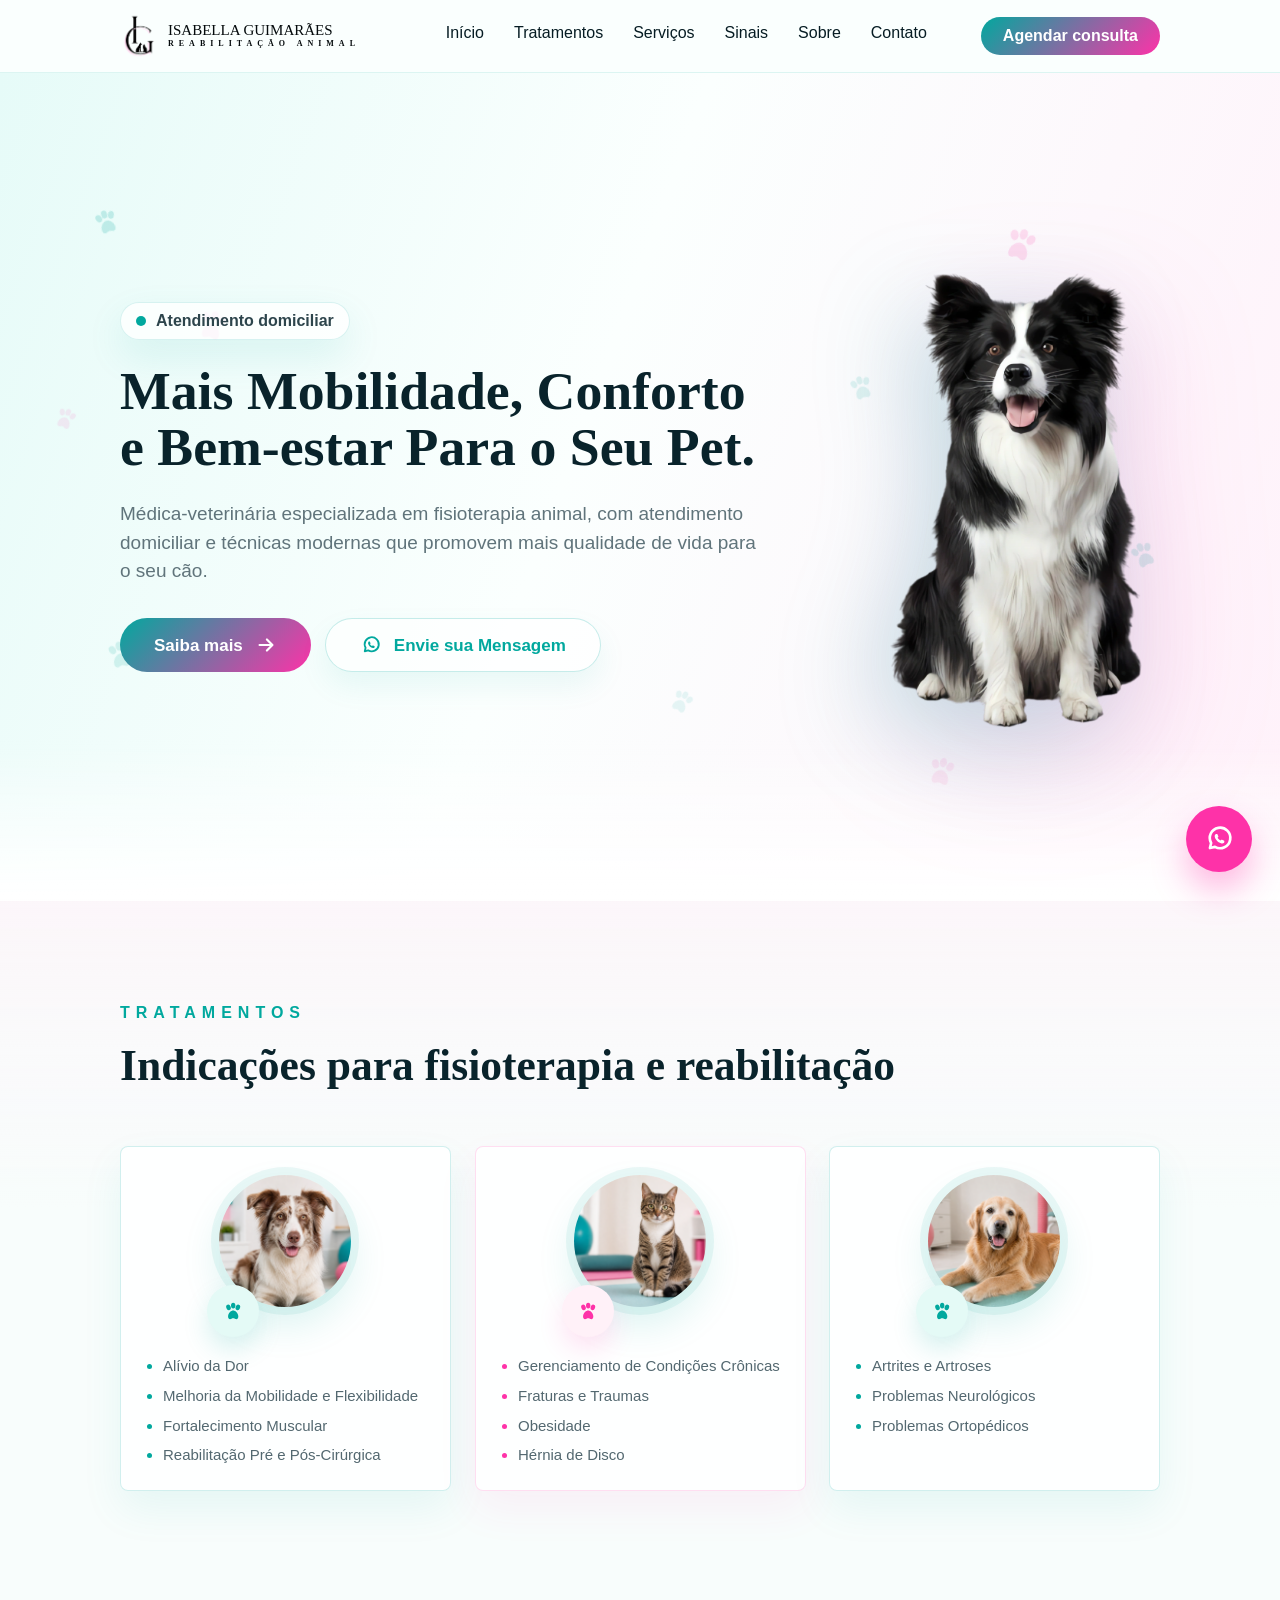
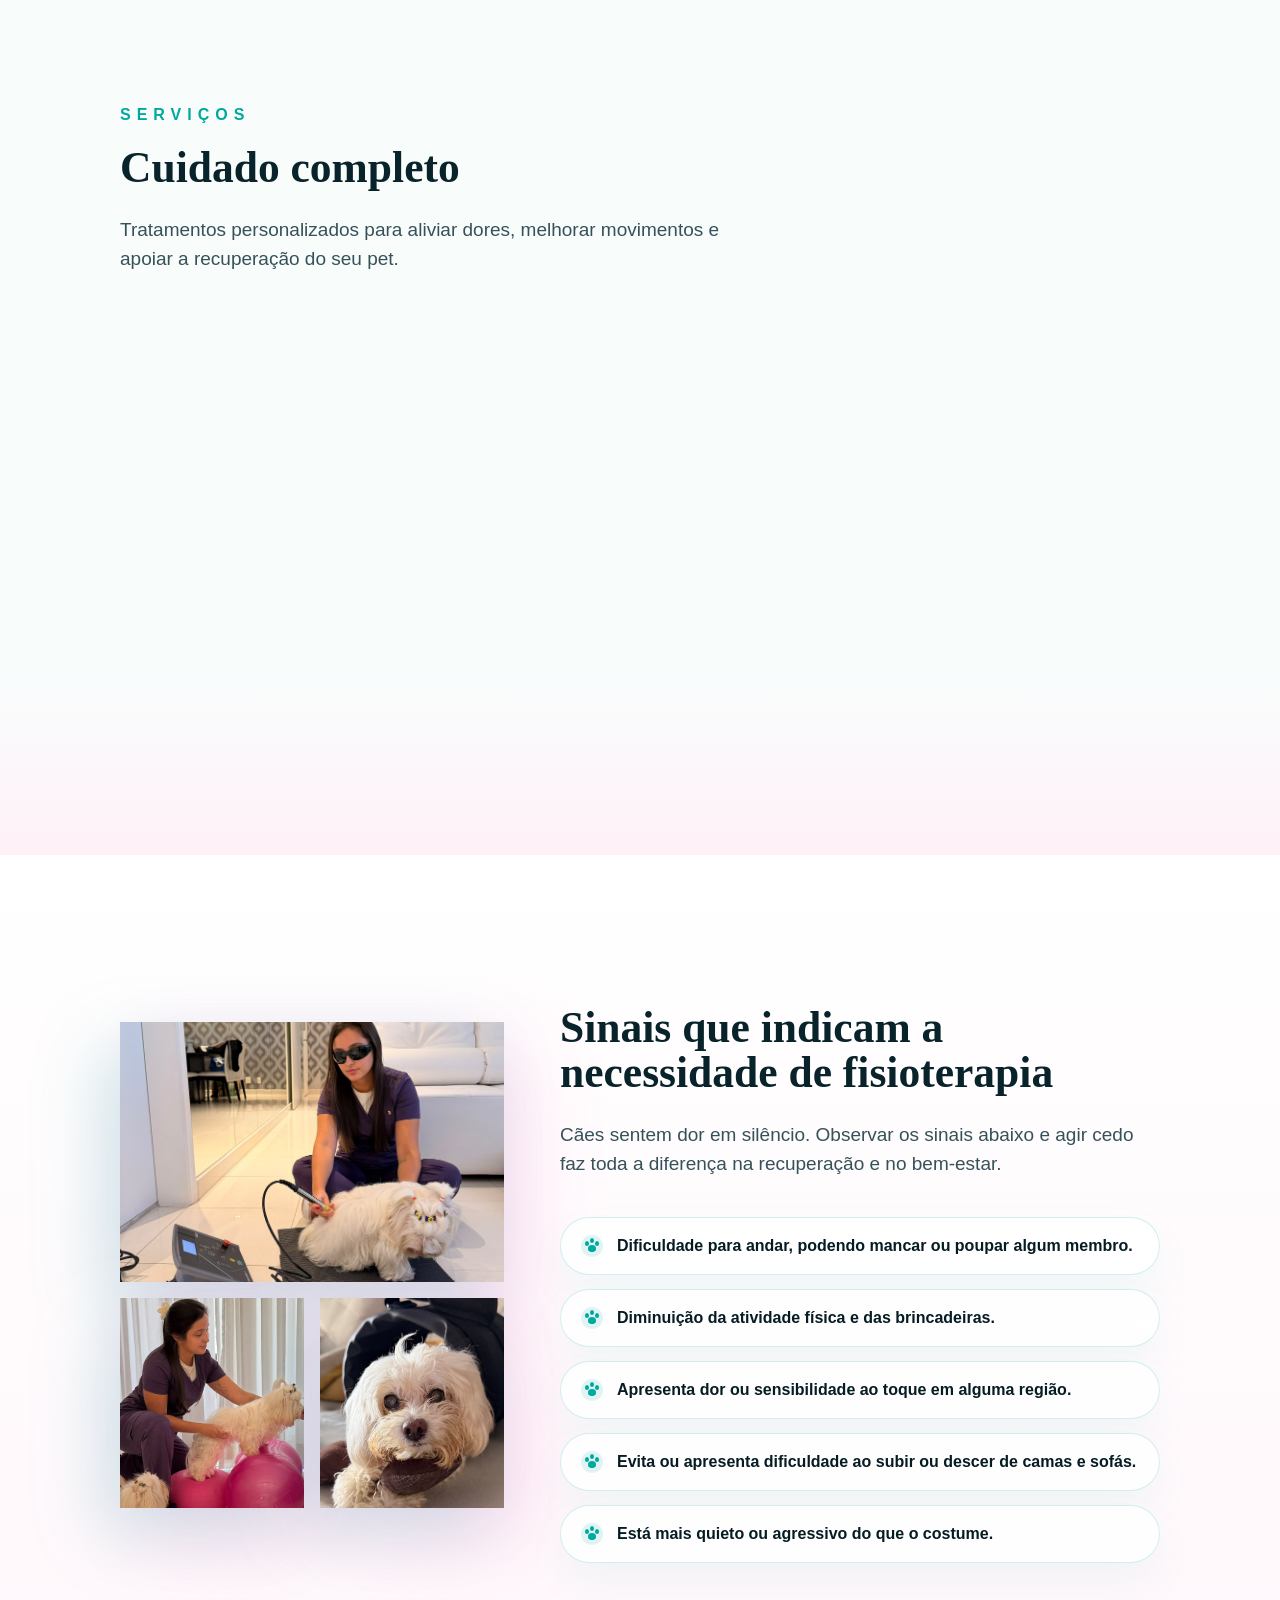
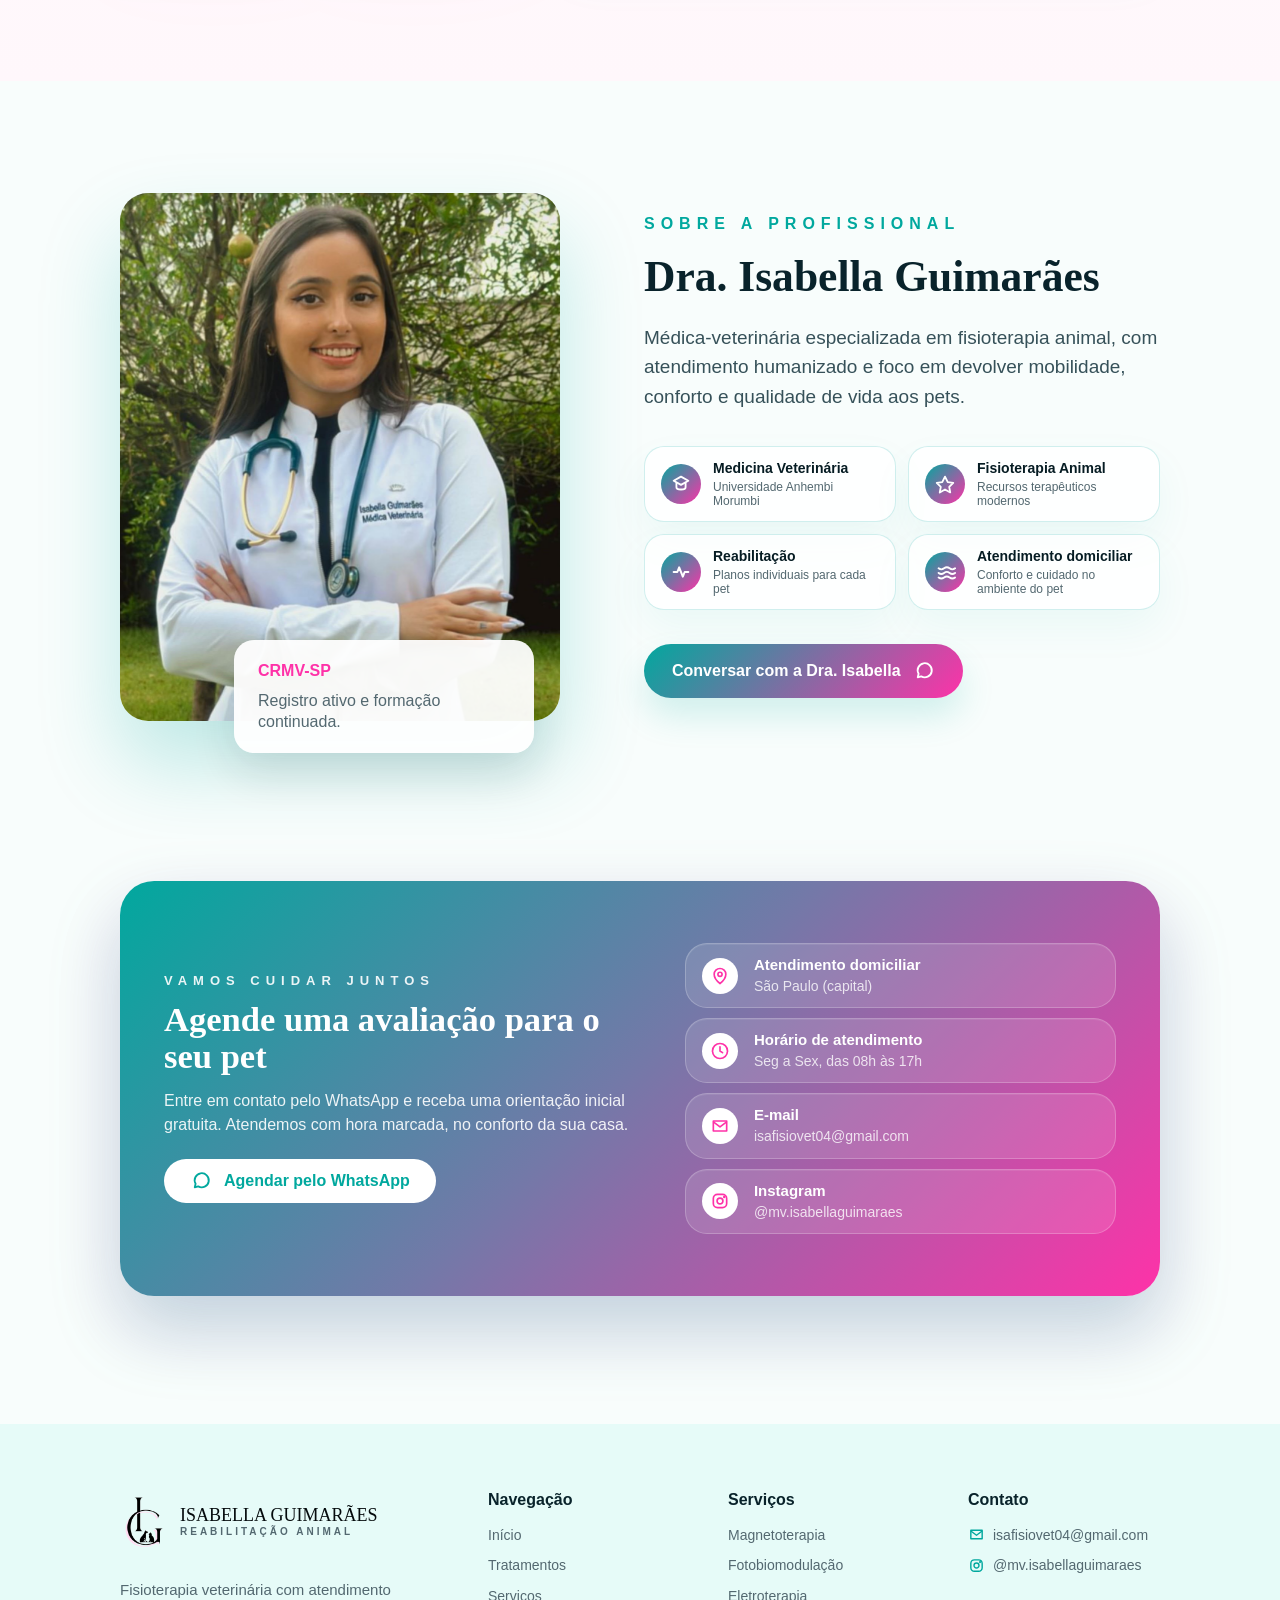
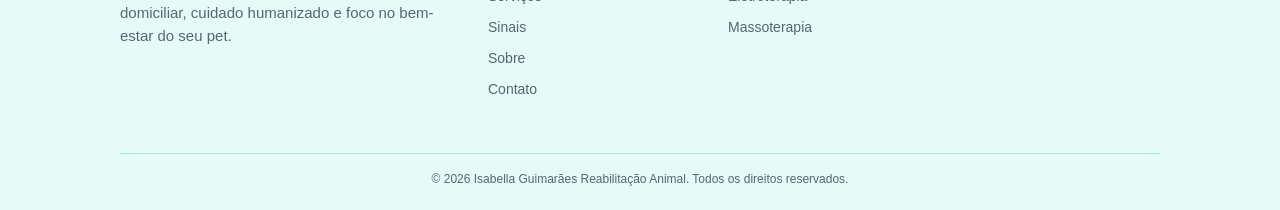
==== commit b12605aa: "Finaliza ajustes do site" ====
--- a/index.html
+++ b/index.html
@@ -4,9 +4,9 @@
   <meta charset="UTF-8" />
   <meta name="viewport" content="width=device-width, initial-scale=1.0" />
   <title>Isabella | Fisioterapia Animal</title>
-  <link rel="icon" type="image/png" href="assets/logo/logo-monograma.png" />
-  <link rel="apple-touch-icon" href="assets/logo/logo-monograma.png" />
-  <link rel="stylesheet" href="style.css" />
+  <link rel="icon" type="image/png" href="assets/logo/favicon-isabella.png" />
+  <link rel="apple-touch-icon" href="assets/logo/favicon-isabella.png" />
+  <link rel="stylesheet" href="style.min.css" />
 </head>
 <body>
   <header class="site-header reveal-item" style="--reveal-delay: 0ms">
@@ -49,20 +49,29 @@
             Atendimento domiciliar
           </div>
 
-          <h1 class="reveal-item" style="--reveal-delay: 220ms">Mais mobilidade, conforto e bem-estar para o seu pet.</h1>
+          <h1 class="reveal-item" style="--reveal-delay: 220ms">Mais Mobilidade, Conforto e Bem-estar Para o Seu Pet.</h1>
 
           <p class="intro reveal-item" style="--reveal-delay: 340ms">
             Médica-veterinária especializada em fisioterapia animal, com atendimento domiciliar e técnicas modernas que promovem mais qualidade de vida para o seu cão.
 
           </p>
 
-          <a class="hero-cta reveal-item" style="--reveal-delay: 460ms" href="#sobre">
-            Saiba mais
-            <svg class="button-arrow" viewBox="0 0 24 24" fill="none" aria-hidden="true">
-              <path d="M5 12h13" stroke="currentColor" stroke-width="2.4" stroke-linecap="round" stroke-linejoin="round" />
-              <path d="m13 6 6 6-6 6" stroke="currentColor" stroke-width="2.4" stroke-linecap="round" stroke-linejoin="round" />
-            </svg>
-          </a>
+          <div class="hero-actions reveal-item" style="--reveal-delay: 460ms">
+            <a class="hero-cta" href="#sobre">
+              Saiba mais
+              <svg class="button-arrow" viewBox="0 0 24 24" fill="none" aria-hidden="true">
+                <path d="M5 12h13" stroke="currentColor" stroke-width="2.4" stroke-linecap="round" stroke-linejoin="round" />
+                <path d="m13 6 6 6-6 6" stroke="currentColor" stroke-width="2.4" stroke-linecap="round" stroke-linejoin="round" />
+              </svg>
+            </a>
+            <a class="hero-message" href="https://wa.me/5511947218756" target="_blank" rel="noopener" aria-label="Enviar mensagem pelo WhatsApp">
+              <svg viewBox="0 0 24 24" fill="none" aria-hidden="true">
+                <path d="M5.2 18.8 6.1 15A7.7 7.7 0 1 1 9 17.9l-3.8.9Z" stroke="currentColor" stroke-width="2" stroke-linejoin="round" />
+                <path d="M9.2 8.7c.2-.4.3-.5.7-.5h.5c.2 0 .4.1.5.4l.6 1.4c.1.3 0 .5-.2.7l-.4.4c.5.9 1.2 1.6 2.1 2.1l.5-.5c.2-.2.5-.3.8-.1l1.3.6c.3.1.4.3.4.6v.5c0 .3-.1.5-.4.7-.5.3-1 .4-1.6.3-2.4-.4-4.7-2.6-5.2-5-.1-.6 0-1.1.4-1.6Z" fill="currentColor" />
+              </svg>
+              Envie sua Mensagem
+            </a>
+          </div>
         </div>
 
         <img class="hero-image reveal-item" style="--reveal-delay: 560ms" src="assets/images/hero-dog-cutout-new.png" alt="Cachorro border collie sentado" />
@@ -222,6 +231,7 @@
         <div class="signs-media reveal-item" style="--reveal-delay: 80ms" aria-hidden="true">
           <img class="signs-photo" src="assets/images/carousel-laser.png" alt="" />
           <img class="signs-photo" src="assets/images/carousel-fisio-balance.jpg" alt="" />
+          <img class="signs-photo" src="assets/images/signs-small-dog.jpg" alt="" />
         </div>
 
         <div class="signs-content">
@@ -264,8 +274,8 @@
                 </svg>
               </span>
               <div>
-                <h3>Medicina Veterin&aacute;ria</h3>
-                <p>Atendimento cl&iacute;nico e reabilita&ccedil;&atilde;o animal</p>
+                <h3>Medicina Veterinária</h3>
+                <p>Universidade Anhembi Morumbi</p>
               </div>
             </article>
 
@@ -277,7 +287,7 @@
               </span>
               <div>
                 <h3>Fisioterapia Animal</h3>
-                <p>Recursos terap&ecirc;uticos modernos</p>
+                <p>Recursos terapêuticos modernos</p>
               </div>
             </article>
 
@@ -324,17 +334,11 @@
           <p>Entre em contato pelo WhatsApp e receba uma orientação inicial gratuita. Atendemos com hora marcada, no conforto da sua casa.</p>
 
           <div class="contact-actions">
-            <a class="contact-whatsapp" href="#" aria-label="Agendar pelo WhatsApp">
+            <a class="contact-whatsapp" href="https://wa.me/5511947218756" target="_blank" rel="noopener" aria-label="Agendar pelo WhatsApp">
               <svg viewBox="0 0 24 24" fill="none" aria-hidden="true">
                 <path d="M5.2 18.8 6.1 15A7.7 7.7 0 1 1 9 17.9l-3.8.9Z" stroke="currentColor" stroke-width="2" stroke-linejoin="round" />
               </svg>
               Agendar pelo WhatsApp
-            </a>
-            <a class="contact-phone" href="tel:+5519999999999">
-              <svg viewBox="0 0 24 24" fill="none" aria-hidden="true">
-                <path d="M7 5.5 9.2 4l3 5-2.2 1.5c.9 1.8 2.2 3.1 4 4l1.5-2.2 5 3-1.5 2.2c-.7 1.1-2 1.6-3.2 1.2C10.6 17.1 6.9 13.4 5.3 8.2 4.9 7 5.4 6.2 7 5.5Z" stroke="currentColor" stroke-width="2" stroke-linejoin="round" />
-              </svg>
-              (19) 99999-9999
             </a>
           </div>
         </div>
@@ -349,7 +353,7 @@
             </span>
             <div>
               <h3>Atendimento domiciliar</h3>
-              <p>Holambra, Artur Nogueira e regi&atilde;o</p>
+              <p>São Paulo (capital)</p>
             </div>
           </article>
 
@@ -361,8 +365,8 @@
               </svg>
             </span>
             <div>
-              <h3>Hor&aacute;rio de atendimento</h3>
-              <p>Seg a S&aacute;b, das 08h &agrave;s 19h</p>
+              <h3>Horário de atendimento</h3>
+              <p>Seg a Sex, das 08h às 17h</p>
             </div>
           </article>
 
@@ -375,7 +379,7 @@
             </span>
             <div>
               <h3>E-mail</h3>
-              <p>contato@isabellaguimaraes.com.br</p>
+              <p><a href="mailto:isafisiovet04@gmail.com">isafisiovet04@gmail.com</a></p>
             </div>
           </article>
 
@@ -389,7 +393,7 @@
             </span>
             <div>
               <h3>Instagram</h3>
-              <p>@isabellaguimaraes.fisio</p>
+              <p><a href="https://www.instagram.com/mv.isabellaguimaraes/" target="_blank" rel="noopener">@mv.isabellaguimaraes</a></p>
             </div>
           </article>
         </div>
@@ -413,9 +417,11 @@
       <div class="footer-column">
         <h2>Navega&ccedil;&atilde;o</h2>
         <a href="#home">In&iacute;cio</a>
+        <a href="#tratamentos">Tratamentos</a>
         <a href="#servicos">Servi&ccedil;os</a>
         <a href="#sinais">Sinais</a>
         <a href="#sobre">Sobre</a>
+        <a href="#contato">Contato</a>
       </div>
 
       <div class="footer-column">
@@ -428,9 +434,21 @@
 
       <div class="footer-column footer-contact">
         <h2>Contato</h2>
-        <a href="tel:+5519999999999">(19) 99999-9999</a>
-        <a href="mailto:contato@isabellaguimaraes.com.br">contato@isabellaguimaraes.com.br</a>
-        <a href="#">@isabellaguimaraes.fisio</a>
+        <a href="mailto:isafisiovet04@gmail.com">
+          <svg viewBox="0 0 24 24" fill="none" aria-hidden="true">
+            <path d="M4 6h16v12H4V6Z" stroke="currentColor" stroke-width="2" stroke-linejoin="round" />
+            <path d="m4 7 8 6 8-6" stroke="currentColor" stroke-width="2" stroke-linejoin="round" />
+          </svg>
+          isafisiovet04@gmail.com
+        </a>
+        <a href="https://www.instagram.com/mv.isabellaguimaraes/" target="_blank" rel="noopener">
+          <svg viewBox="0 0 24 24" fill="none" aria-hidden="true">
+            <rect x="4" y="4" width="16" height="16" rx="5" stroke="currentColor" stroke-width="2" />
+            <path d="M12 15.5a3.5 3.5 0 1 0 0-7 3.5 3.5 0 0 0 0 7Z" stroke="currentColor" stroke-width="2" />
+            <path d="M17 7.2h.01" stroke="currentColor" stroke-width="3" stroke-linecap="round" />
+          </svg>
+          @mv.isabellaguimaraes
+        </a>
       </div>
     </div>
 
@@ -439,7 +457,7 @@
     </div>
   </footer>
 
-  <a class="whatsapp" href="#contato" aria-label="Abrir contato pelo WhatsApp">
+  <a class="whatsapp" href="https://wa.me/5511947218756" target="_blank" rel="noopener" aria-label="Abrir contato pelo WhatsApp">
     <svg width="32" height="32" viewBox="0 0 24 24" fill="none" aria-hidden="true">
       <path d="M5.2 18.8 6.1 15A7.7 7.7 0 1 1 9 17.9l-3.8.9Z" stroke="currentColor" stroke-width="2" stroke-linejoin="round" />
       <path d="M9.2 8.7c.2-.4.3-.5.7-.5h.5c.2 0 .4.1.5.4l.6 1.4c.1.3 0 .5-.2.7l-.4.4c.5.9 1.2 1.6 2.1 2.1l.5-.5c.2-.2.5-.3.8-.1l1.3.6c.3.1.4.3.4.6v.5c0 .3-.1.5-.4.7-.5.3-1 .4-1.6.3-2.4-.4-4.7-2.6-5.2-5-.1-.6 0-1.1.4-1.6Z" fill="currentColor" />
--- a/style.min.css
+++ b/style.min.css
@@ -0,0 +1 @@
+﻿:root{--teal:#01a89e;--pink:#fe32a8;--ink:#09232b;--muted:#60747b;--line:#d9eeee}*{box-sizing:border-box}body{margin:0;font-family:Inter,"Segoe UI",Arial,sans-serif;color:var(--ink);background:#ffffff}a{color:inherit;text-decoration:none}.reveal-item{opacity:0;transform:translateY(36px);transition:opacity 0.9s ease,transform 0.9s ease;transition-delay:var(--reveal-delay,0ms);will-change:opacity,transform}.reveal-item.is-visible{opacity:1;transform:translateY(0)}.site-header{position:sticky;top:0;z-index:10;border-bottom:1px solid rgba(1,168,158,0.12);background:rgba(250,255,254,0.9);backdrop-filter:blur(16px);transition:transform 0.35s ease;will-change:transform}.site-header.is-hidden{transform:translateY(-100%)}.nav{width:min(1040px,calc(100% - 128px));min-height:72px;margin:0 auto;display:flex;align-items:center;justify-content:flex-start;gap:36px}.nav-links a{position:relative;padding-bottom:6px}.nav-links a::after{content:"";position:absolute;left:50%;bottom:0;width:0;height:2px;background-color:#01a89e;border-radius:90px;transform:translateX(-50%);transition:width 0.3s ease}.nav-links a:hover::after{width:100%}.brand{display:flex;align-items:center;gap:10px;min-width:220px;flex:0 0 auto}.brand-logo{display:block;width:38px;height:auto;object-fit:contain}.brand-text{display:grid;gap:2px;line-height:1}.brand-text strong{display:block;color:#050b0d;font-family:Georgia,"Times New Roman",serif;font-size:15px;font-weight:500;letter-spacing:0;text-transform:uppercase;white-space:nowrap}.brand-text span{display:block;color:#050b0d;font-family:Georgia,"Times New Roman",serif;font-size:8px;font-weight:600;letter-spacing:5px;text-transform:uppercase;white-space:nowrap}.nav-links{display:flex;align-items:center;justify-content:center;gap:30px;margin-left:auto;color:#061c23;font-size:16px;font-weight:400;line-height:1}.nav-cta{display:inline-flex;align-items:center;justify-content:center;border-radius:90px;padding:11px 22px;font-weight:640;white-space:nowrap;color:#ffffff;border:0;background:linear-gradient(135deg,var(--teal),var(--pink));line-height:1;text-align:center;margin-left:18px;transition:transform 0.25s ease}.nav-cta:hover{transform:scale(0.96)}.nav-toggle{display:none;width:58px;height:58px;border:1px solid rgba(1,168,158,0.16);border-radius:50%;background:rgba(255,255,255,0.42);color:var(--ink);cursor:pointer;place-items:center;transition:background-color 0.25s ease,border-color 0.25s ease,transform 0.25s ease}.nav-toggle:hover{background:rgba(255,255,255,0.7);border-color:rgba(1,168,158,0.28);transform:scale(0.96)}.nav-toggle span{display:block;width:26px;height:3px;grid-area:1 / 1;border-radius:999px;background:currentColor;transition:transform 0.25s ease,opacity 0.2s ease}.nav-toggle span:nth-child(1){transform:translateY(-8px)}.nav-toggle span:nth-child(3){transform:translateY(8px)}.site-header.is-menu-open .nav-toggle span:nth-child(1){transform:rotate(45deg)}.site-header.is-menu-open .nav-toggle span:nth-child(2){opacity:0}.site-header.is-menu-open .nav-toggle span:nth-child(3){transform:rotate(-45deg)}.hero{position:relative;overflow:hidden;min-height:calc(100vh - 72px);background:radial-gradient(circle at 5% 0%,rgba(1,168,158,0.32),transparent 0 28%,transparent 46%),radial-gradient(circle at 93% 46%,rgba(254,50,168,0.24),transparent 0 22%,transparent 44%),linear-gradient(110deg,#e6fbf8 0%,#fbfffe 45%,#fff1fa 100%)}.hero::after{content:"";position:absolute;inset:auto 0 0;height:160px;background:linear-gradient(to bottom,rgba(255,255,255,0),#ffffff);pointer-events:none}.paw-trail{position:absolute;inset:0;z-index:0;overflow:hidden;pointer-events:none}.paw-print{position:absolute;width:var(--paw-size,46px);height:var(--paw-size,46px);color:var(--paw-color,var(--teal));opacity:0;transform:translateY(18px) rotate(var(--paw-rotate,0deg)) scale(0.84);animation:pawAppear 1.1s ease forwards,pawFloat 4.8s ease-in-out infinite;animation-delay:var(--paw-delay,0ms)}@keyframes pawAppear{0%{opacity:0;transform:translateY(18px) rotate(var(--paw-rotate,0deg)) scale(0.84)}100%{opacity:var(--paw-opacity,0.13);transform:translateY(0) rotate(var(--paw-rotate,0deg)) scale(1)}}@keyframes pawFloat{0%,100%{transform:translateY(0) rotate(var(--paw-rotate,0deg)) scale(1)}50%{transform:translateY(-12px) rotate(calc(var(--paw-rotate,0deg) + 5deg)) scale(1.04)}}.hero-inner{position:relative;z-index:1;width:min(1040px,calc(100% - 128px));min-height:calc(100vh - 72px);margin:0 auto;padding:112px 0;display:grid;grid-template-columns:minmax(0,1.18fr) minmax(260px,0.62fr);align-items:center;gap:54px}.hero-copy{max-width:660px;height:440px;display:flex;flex-direction:column;justify-content:center}.hero-mobile-logo{display:none}.eyebrow{width:fit-content;display:inline-flex;align-items:center;gap:10px;margin-bottom:24px;padding:9px 15px;border:1px solid rgba(1,168,158,0.15);border-radius:999px;background:rgba(255,255,255,0.78);color:#2d454c;font-weight:800;box-shadow:0 16px 38px rgba(1,168,158,0.11)}.eyebrow-dot{width:10px;height:10px;flex:0 0 auto;border-radius:50%;background:var(--teal)}h1{margin:0;font-family:Georgia,"Times New Roman",serif;font-size:clamp(44px,4.2vw,58px);line-height:1.04;letter-spacing:0}.intro{max-width:100%;margin:24px 0 0;color:var(--muted);font-size:19px;line-height:1.5}.hero-actions{display:flex;align-items:center;gap:14px;margin-top:32px;flex-wrap:wrap}.hero-cta,.hero-message{width:fit-content;min-width:180px;min-height:54px;display:inline-flex;align-items:center;justify-content:center;gap:12px;padding:0 34px;border-radius:90px;font-size:17px;font-weight:650;line-height:1;text-align:center;white-space:nowrap;transition:transform 0.25s ease,box-shadow 0.25s ease}.hero-cta{color:#ffffff;background:linear-gradient(135deg,var(--teal),var(--pink))}.hero-message{color:var(--teal);border:1px solid rgba(1,168,158,0.22);background:rgba(255,255,255,0.62);box-shadow:0 14px 30px rgba(1,168,158,0.08);backdrop-filter:blur(12px)}.hero-cta:hover,.hero-message:hover{transform:scale(0.96);box-shadow:0 16px 28px rgba(254,50,168,0.22)}.hero-message:hover{box-shadow:0 16px 28px rgba(1,168,158,0.24)}.button-arrow,.hero-message svg{width:22px;height:22px;flex:0 0 auto}.hero-image{position:relative;display:block;width:auto;max-width:min(100%,380px);height:auto;max-height:500px;justify-self:end;object-fit:contain;filter:drop-shadow(-24px 30px 48px rgba(1,168,158,0.22)) drop-shadow(24px 30px 58px rgba(254,50,168,0.16))}.whatsapp{position:fixed;right:28px;bottom:28px;z-index:20;width:66px;height:66px;display:grid;place-items:center;border-radius:50%;color:#ffffff;background:var(--pink);box-shadow:0 18px 34px rgba(254,50,168,0.34);transition:background-color 0.3s ease,box-shadow 0.3s ease,transform 0.3s ease}.whatsapp:hover{background:var(--teal);box-shadow:0 18px 34px rgba(1,168,158,0.34);transform:translateY(-3px)}.treatments{position:relative;overflow:hidden;background:radial-gradient(circle at 12% 8%,rgba(1,168,158,0.16),transparent 0 24%,transparent 46%),radial-gradient(circle at 88% 86%,rgba(254,50,168,0.18),transparent 0 28%,transparent 52%),linear-gradient(180deg,rgba(255,241,248,0.55),rgba(255,255,255,0) 44%),#f8fdfc}.treatments-inner{position:relative;z-index:1;width:min(1040px,calc(100% - 128px));margin:0 auto;padding:104px 0 108px}.treatments h2{max-width:780px;margin:22px 0 0;color:var(--ink);font-family:Georgia,"Times New Roman",serif;font-size:clamp(36px,3.4vw,48px);line-height:1.04;letter-spacing:0}.treatments-intro{max-width:640px;margin:24px 0 0;color:#365159;font-size:19px;line-height:1.55}.treatments-grid{display:grid;grid-template-columns:repeat(3,minmax(0,1fr));gap:24px;margin-top:58px}.treatment-card{position:relative;overflow:hidden;min-height:0;padding:28px 22px 24px;border:1px solid rgba(1,168,158,0.18);border-radius:8px;background:rgba(255,255,255,0.86);box-shadow:0 18px 42px rgba(1,168,158,0.08);transition:background 0.25s ease,border-color 0.25s ease,box-shadow 0.25s ease,transform 0.25s ease}.treatment-card:hover{border-color:var(--teal);box-shadow:0 24px 54px rgba(1,168,158,0.14);transform:translateY(-4px)}.treatment-card-pink{border-color:rgba(254,50,168,0.16);box-shadow:0 18px 42px rgba(254,50,168,0.07)}.treatment-card-pink:hover{border-color:var(--pink);box-shadow:0 24px 54px rgba(254,50,168,0.13)}.treatment-media{position:relative;width:132px;height:132px;margin:0 auto;overflow:hidden;border-radius:50%;background:#e6fbf8;box-shadow:0 18px 38px rgba(1,168,158,0.14),0 0 0 8px rgba(1,168,158,0.08)}.treatment-media img{width:100%;height:100%;display:block;object-fit:cover;transition:transform 0.45s ease}.treatment-card:hover .treatment-media img{transform:scale(1.05)}.treatment-card:nth-child(2) .treatment-media img{object-position:center 30%}.treatment-icon{display:inline-flex;align-items:center;justify-content:center;width:52px;height:52px;margin-top:-22px;margin-left:calc(50% - 78px);position:relative;z-index:1;border-radius:50%;background:#e4faf6;color:var(--teal);box-shadow:0 12px 26px rgba(1,168,158,0.16)}.treatment-card-pink .treatment-icon{background:#fff1f8;color:var(--pink);box-shadow:0 12px 26px rgba(254,50,168,0.14)}.treatment-icon svg{width:25px;height:25px}.treatment-card h3{margin:18px 0 0;color:var(--ink);font-family:Georgia,"Times New Roman",serif;font-size:23px;line-height:1.12}.treatment-card p{margin:12px 0 0;color:#536870;font-size:15px;line-height:1.48}.treatment-list{display:grid;gap:8px;margin:18px 0 0;padding-left:20px;color:#536870;font-family:inherit;font-size:15px;font-weight:500;line-height:1.45}.treatment-list li::marker{color:var(--teal)}.treatment-card-pink .treatment-list li::marker{color:var(--pink)}.services{position:relative;overflow:hidden;background:radial-gradient(circle at 50% 100%,rgba(255,241,248,0.95),transparent 0 34%,transparent 58%),#f8fdfc}.services::after{content:"";position:absolute;inset:auto 0 0;height:190px;background:linear-gradient(to top,#fff1f8,rgba(255,241,248,0));pointer-events:none}.services-inner{position:relative;z-index:1;width:min(1040px,calc(100% - 128px));margin:0 auto;padding:108px 0 118px}.section-kicker{color:var(--teal);font-size:16px;font-weight:800;letter-spacing:6px;line-height:1;text-transform:uppercase}.services h2{max-width:780px;margin:22px 0 0;color:var(--ink);font-family:Georgia,"Times New Roman",serif;font-size:clamp(36px,3.4vw,48px);line-height:1.04;letter-spacing:0}.services h2 span{color:transparent;background:linear-gradient(135deg,var(--teal),var(--pink));-webkit-background-clip:text;background-clip:text}.services-intro{max-width:640px;margin:24px 0 0;color:#365159;font-size:19px;line-height:1.55}.services-grid{width:min(1000px,100%);display:grid;grid-template-columns:repeat(2,minmax(0,1fr));align-items:start;gap:22px;margin:72px auto 0}.service-card,.service-photo-card{min-height:185px;border:1px solid rgba(1,168,158,0.18);border-radius:22px}.service-card{position:relative;display:flex;flex-direction:column;align-items:flex-start;padding:22px 24px 20px;background:rgba(255,255,255,0.76);color:var(--ink);box-shadow:0 22px 56px rgba(1,168,158,0.08);transition:background-color 0.3s ease,border-color 0.3s ease,color 0.3s ease,box-shadow 0.3s ease,transform 0.3s ease}.service-card:hover,.service-card.is-expanded{color:#ffffff;border-color:transparent;background:var(--teal);box-shadow:0 28px 60px rgba(1,168,158,0.22);transform:translateY(-6px)}.service-card-pink:hover,.service-card-pink.is-expanded{background:var(--pink);box-shadow:0 28px 60px rgba(254,50,168,0.2)}.service-icon{width:52px;height:52px;display:grid;place-items:center;border-radius:18px;color:#ffffff;background:var(--teal);transition:background-color 0.3s ease,color 0.3s ease}.service-card-pink .service-icon{background:var(--pink)}.service-card:hover .service-icon,.service-card.is-expanded .service-icon{color:var(--teal);background:#ffffff}.service-card-pink:hover .service-icon,.service-card-pink.is-expanded .service-icon{color:var(--pink)}.service-icon svg{width:27px;height:27px}.service-card-header{width:100%;display:flex;align-items:center;justify-content:space-between;gap:18px;margin-top:18px}.service-card h3{margin:0;font-family:Georgia,"Times New Roman",serif;font-size:24px;line-height:1.12}.service-toggle{width:42px;height:42px;flex:0 0 auto;display:grid;place-items:center;border:1px solid rgba(1,168,158,0.16);border-radius:50%;color:var(--teal);background:#ffffff;cursor:pointer;transition:background-color 0.25s ease,color 0.25s ease,transform 0.25s ease}.service-card-pink .service-toggle{color:var(--pink)}.service-toggle:hover{transform:scale(0.94)}.service-toggle svg{width:22px;height:22px;transition:transform 0.3s ease}.service-card.is-expanded .service-toggle svg{transform:rotate(180deg)}.service-card p{max-height:0;margin:0;overflow:hidden;color:#536870;font-size:16px;line-height:1.52;opacity:0;transition:max-height 0.45s ease,margin 0.35s ease,opacity 0.35s ease,color 0.3s ease}.service-card:hover p,.service-card.is-expanded p{color:rgba(255,255,255,0.92)}.service-card.is-expanded p{max-height:230px;margin-top:18px;opacity:1}.service-photo-card{position:relative;overflow:hidden;background:linear-gradient(135deg,rgba(1,168,158,0.08),rgba(254,50,168,0.08)),url("assets/images/service-fisio-balance.png") center center / cover no-repeat,rgba(255,255,255,0.7);box-shadow:0 24px 58px rgba(254,50,168,0.09)}.service-photo-card-alt{background:linear-gradient(135deg,rgba(254,50,168,0.08),rgba(1,168,158,0.08)),url("assets/images/service-laser.png") center center / cover no-repeat,rgba(255,255,255,0.7)}.signs{overflow:hidden;background:radial-gradient(circle at 48% 100%,rgba(255,241,248,0.95),transparent 0 36%,transparent 62%),linear-gradient(180deg,#ffffff 0%,#fff7fb 100%)}.signs-inner{width:min(1040px,calc(100% - 128px));margin:0 auto;padding:112px 0 118px;display:grid;grid-template-columns:minmax(320px,0.78fr) minmax(0,1.22fr);align-items:center;gap:56px}.signs-media{display:grid;grid-template-columns:repeat(2,minmax(0,1fr));gap:16px}.signs-photo{display:block;width:100%;height:210px;object-fit:cover;border-radius:0;background:transparent;filter:drop-shadow(-20px 24px 34px rgba(1,168,158,0.18)) drop-shadow(20px 24px 38px rgba(254,50,168,0.14))}.signs-photo:first-child{grid-column:1 / -1;height:260px}.signs-kicker{color:var(--pink)}.signs h2{max-width:780px;margin:22px 0 0;color:var(--ink);font-family:Georgia,"Times New Roman",serif;font-size:clamp(36px,3.4vw,48px);line-height:1.04;letter-spacing:0}.signs h2 span{color:inherit;background:none}.signs-intro{max-width:720px;margin:24px 0 0;color:#365159;font-size:19px;line-height:1.55}.signs-list{display:grid;gap:14px;margin:38px 0 0;padding:0;list-style:none}.signs-list li{display:flex;align-items:center;gap:14px;min-height:58px;padding:14px 20px;border:1px solid rgba(1,168,158,0.18);border-radius:999px;background:rgba(255,255,255,0.82);color:#061c23;font-size:16px;font-weight:620;box-shadow:0 18px 42px rgba(1,168,158,0.06);transition:border-color 0.25s ease,box-shadow 0.25s ease,transform 0.25s ease}.signs-list li:hover{border-color:rgba(1,168,158,0.34);box-shadow:0 20px 44px rgba(1,168,158,0.1),0 18px 42px rgba(254,50,168,0.08);transform:scale(1.025)}.signs-list li span{width:22px;height:22px;flex:0 0 auto;display:grid;place-items:center;position:relative;border:0;border-radius:50%;color:var(--teal);background:rgba(1,168,158,0.12)}.signs-list li span::before{content:"";position:absolute;left:7px;top:10px;width:8px;height:7px;border-radius:50% 50% 45% 45%;background:currentColor}.signs-list li span::after{content:"";position:absolute;left:9px;top:3px;width:4px;height:5px;border-radius:50%;background:currentColor;box-shadow:-5px 3px 0 currentColor,5px 3px 0 currentColor}.about{overflow:hidden;background:radial-gradient(circle at 17% 58%,rgba(1,168,158,0.14),transparent 0 24%,transparent 44%),radial-gradient(circle at 83% 20%,rgba(254,50,168,0.1),transparent 0 24%,transparent 46%),#f8fdfc}.about-inner{width:min(1040px,calc(100% - 128px));margin:0 auto;padding:112px 0 118px;display:grid;grid-template-columns:minmax(320px,0.95fr) minmax(0,1.05fr);align-items:center;gap:58px}.about-media{position:relative;max-width:440px}.about-image{display:block;width:100%;aspect-ratio:4 / 4.8;object-fit:cover;object-position:center;border-radius:28px;box-shadow:0 42px 82px rgba(1,168,158,0.24)}.about-badge{position:absolute;right:26px;bottom:-32px;width:min(300px,calc(100% - 52px));padding:20px 24px;border-radius:20px;background:rgba(255,255,255,0.94);color:#536870;font-size:16px;line-height:1.35;box-shadow:0 20px 44px rgba(9,35,43,0.12)}.about-badge span{display:block;margin-bottom:8px;color:var(--pink);font-weight:800}.about h2{max-width:680px;margin:22px 0 0;color:var(--ink);font-family:Georgia,"Times New Roman",serif;font-size:clamp(36px,3.4vw,48px);line-height:1.04;letter-spacing:0}.about-intro{max-width:690px;margin:24px 0 0;color:#365159;font-size:19px;line-height:1.55}.about-credentials{display:grid;grid-template-columns:repeat(2,minmax(0,300px));justify-content:start;gap:12px;margin-top:34px}.about-credential{display:flex;align-items:center;gap:12px;height:76px;padding:14px 16px;border:1px solid rgba(1,168,158,0.18);border-radius:20px;background:rgba(255,255,255,0.78);box-shadow:0 18px 42px rgba(1,168,158,0.06)}.about-icon{width:40px;height:40px;flex:0 0 auto;display:grid;place-items:center;border-radius:50%;color:#ffffff;background:linear-gradient(135deg,var(--teal),var(--pink))}.about-icon svg{width:22px;height:22px}.about-credential h3{margin:0;color:#061c23;font-size:14px;line-height:1.15}.about-credential p{margin:4px 0 0;color:#536870;font-size:12px;line-height:1.2}.about-cta{width:fit-content;min-height:54px;display:inline-flex;align-items:center;justify-content:center;gap:12px;margin-top:34px;padding:0 28px;border-radius:999px;color:#ffffff;background:linear-gradient(135deg,var(--teal),var(--pink));font-weight:760;white-space:nowrap;box-shadow:0 18px 34px rgba(1,168,158,0.16);transition:transform 0.25s ease,box-shadow 0.25s ease}.about-cta:hover{transform:scale(0.96);box-shadow:0 20px 38px rgba(254,50,168,0.2)}.about-cta svg{width:22px;height:22px}.contact{background:radial-gradient(circle at 20% 20%,rgba(1,168,158,0.13),transparent 0 25%,transparent 48%),#f8fdfc;padding:42px 0 128px}.contact-inner{width:min(1040px,calc(100% - 128px));margin:0 auto;display:grid;grid-template-columns:minmax(0,1fr) minmax(360px,0.9fr);align-items:center;gap:42px;padding:62px 44px;border-radius:34px;color:#ffffff;background:linear-gradient(135deg,var(--teal) 0%,#7379a8 48%,var(--pink) 100%);box-shadow:0 34px 70px rgba(1,168,158,0.22),0 30px 76px rgba(254,50,168,0.16)}.contact-copy,.contact-info,.contact-info-card,.contact-info-card div{min-width:0}.contact-kicker{color:rgba(255,255,255,0.9);font-size:13px;font-weight:820;letter-spacing:6px;line-height:1;text-transform:uppercase}.contact h2{max-width:540px;margin:14px 0 0;font-family:Georgia,"Times New Roman",serif;font-size:clamp(28px,2.7vw,38px);line-height:1.08;letter-spacing:0;overflow-wrap:anywhere}.contact-copy p{max-width:560px;margin:14px 0 0;color:rgba(255,255,255,0.9);font-size:16px;line-height:1.5;overflow-wrap:anywhere}.contact-actions{display:flex;align-items:center;gap:14px;margin-top:22px;flex-wrap:wrap}.contact-whatsapp,.contact-phone{max-width:100%;min-width:0;min-height:44px;display:inline-flex;align-items:center;justify-content:center;gap:12px;border-radius:999px;font-weight:800;transition:transform 0.25s ease,background-color 0.25s ease,border-color 0.25s ease}.contact-whatsapp{padding:0 26px;color:var(--teal);background:#ffffff}.contact-phone{padding:0 22px;color:#ffffff;border:1px solid rgba(255,255,255,0.36);background:rgba(255,255,255,0.08)}.contact-whatsapp:hover,.contact-phone:hover{transform:scale(0.96)}.contact-whatsapp svg,.contact-phone svg{width:22px;height:22px}.contact-info{display:grid;gap:10px}.contact-info-card{display:flex;align-items:center;gap:16px;min-height:60px;padding:12px 16px;border:1px solid rgba(255,255,255,0.22);border-radius:22px;background:rgba(255,255,255,0.12);box-shadow:inset 0 1px 0 rgba(255,255,255,0.08);transition:background-color 0.25s ease,transform 0.25s ease,box-shadow 0.25s ease}.contact-info-card:hover{background:rgba(255,255,255,0.18);box-shadow:inset 0 1px 0 rgba(255,255,255,0.12),0 18px 34px rgba(9,35,43,0.12);transform:scale(1.025)}.contact-info-icon{width:36px;height:36px;flex:0 0 auto;display:grid;place-items:center;border-radius:50%;color:var(--pink);background:#ffffff}.contact-info-icon svg{width:20px;height:20px}.contact-info-card h3{margin:0;color:#ffffff;font-size:15px;line-height:1.2}.contact-info-card p{margin:3px 0 0;color:rgba(255,255,255,0.8);font-size:14px;line-height:1.3;overflow-wrap:anywhere}.contact-info-card a{color:inherit}.site-footer{background:radial-gradient(circle at 12% 0%,rgba(1,168,158,0.12),transparent 0 24%,transparent 44%),radial-gradient(circle at 88% 100%,rgba(254,50,168,0.06),transparent 0 24%,transparent 46%),#e6fbf8;color:var(--ink)}.footer-inner{width:min(1040px,calc(100% - 128px));margin:0 auto;padding:68px 0 54px;display:grid;grid-template-columns:minmax(260px,1.25fr) repeat(3,minmax(150px,0.75fr));gap:48px}.footer-logo{display:inline-flex;align-items:center;gap:12px}.footer-logo img{width:48px;height:auto}.footer-logo span{display:grid;gap:3px;line-height:1}.footer-logo strong{font-family:Georgia,"Times New Roman",serif;color:#050b0d;font-size:18px;font-weight:500;letter-spacing:0;text-transform:uppercase}.footer-logo small{color:#536870;font-size:10px;font-weight:700;letter-spacing:3px;text-transform:uppercase}.footer-brand p{max-width:320px;margin:22px 0 0;color:#536870;font-size:15px;line-height:1.55}.footer-column{display:grid;align-content:start;gap:12px}.footer-column h2{margin:0 0 6px;color:var(--ink);font-size:16px;line-height:1}.footer-column a{width:fit-content;display:inline-flex;align-items:center;gap:8px;color:#536870;font-size:14px;line-height:1.35;transition:color 0.25s ease}.footer-column a svg{width:17px;height:17px;flex:0 0 auto;color:var(--teal);transition:color 0.25s ease}.footer-column a:hover{color:var(--teal)}.footer-column a:hover svg{color:var(--teal)}.footer-contact a:nth-of-type(2):hover{color:var(--pink)}.footer-contact a:nth-of-type(2):hover svg{color:var(--pink)}.footer-bottom{width:min(1040px,calc(100% - 128px));margin:0 auto;padding:18px 0 24px;display:flex;align-items:center;justify-content:center;gap:18px;border-top:1px solid rgba(1,168,158,0.26);color:#536870;font-size:12px;text-align:center}.footer-bottom a{color:var(--teal);font-weight:800}@media (max-width:1100px){.nav{width:min(100% - 48px,760px);min-height:auto;gap:28px}.hero-inner{width:min(920px,calc(100% - 72px))}.hero-inner{gap:42px}.nav-links{gap:26px}.nav-cta{margin-left:4px}.site-header{background:rgba(239,252,250,0.92)}.nav{position:relative;display:grid;grid-template-columns:minmax(0,1fr) auto;align-items:center;gap:0;padding:14px 0}.nav-links{grid-column:1 / -1;grid-row:2;display:flex;align-items:center;flex-direction:column;gap:20px;width:100%;max-height:0;margin:0;overflow:hidden;color:var(--ink);font-size:20px;line-height:1;opacity:0;pointer-events:none;transform:translateY(-10px);visibility:hidden;transition:max-height 0.45s ease,margin 0.45s ease,opacity 0.35s ease,transform 0.35s ease,visibility 0.35s ease}.nav-toggle{display:grid;grid-column:2;grid-row:1;justify-self:end}.brand{grid-column:1;grid-row:1}.nav-cta{grid-column:1 / -1;grid-row:3;display:inline-flex;width:min(100%,220px);max-height:0;min-height:0;justify-self:center;margin:0;overflow:hidden;padding-top:0;padding-bottom:0;font-size:16px;font-weight:700;opacity:0;pointer-events:none;transform:translateY(-10px);visibility:hidden;transition:max-height 0.45s ease,min-height 0.45s ease,margin 0.45s ease,padding 0.45s ease,opacity 0.35s ease,transform 0.35s ease,visibility 0.35s ease}.site-header.is-menu-open .nav-links{max-height:220px;margin:36px 0 0;opacity:1;pointer-events:auto;transform:translateY(0);visibility:visible}.site-header.is-menu-open .nav-links a{padding-bottom:0;transition:color 0.25s ease}.site-header.is-menu-open .nav-links a:active,.site-header.is-menu-open .nav-links a:focus-visible{color:var(--teal)}.site-header.is-menu-open .nav-links a::after{display:none}.site-header.is-menu-open .nav-cta{max-height:46px;min-height:46px;margin:28px 0 10px;padding-top:11px;padding-bottom:11px;opacity:1;pointer-events:auto;transform:translateY(0);visibility:visible}h1{font-size:clamp(44px,4.8vw,56px)}.hero-image{max-width:min(100%,310px);max-height:390px}.hero-copy{height:350px}.services-inner{width:min(920px,calc(100% - 72px))}.treatments-inner{width:min(920px,calc(100% - 72px))}.treatments-grid{grid-template-columns:repeat(3,minmax(0,1fr))}.signs-inner{width:min(920px,calc(100% - 72px));grid-template-columns:1fr;gap:48px}.signs-content{order:-1}.about-inner{width:min(920px,calc(100% - 72px));grid-template-columns:1fr;gap:64px}.about-content{order:-1;text-align:center}.about h2,.about-intro{margin-left:auto;margin-right:auto}.about-credentials{justify-content:center}.about-cta{margin-left:auto;margin-right:auto}.about-media{max-width:500px;margin:0 auto}.contact-inner{width:min(920px,calc(100% - 72px));grid-template-columns:1fr;gap:42px}.footer-inner,.footer-bottom{width:min(920px,calc(100% - 72px))}.footer-inner{grid-template-columns:repeat(2,minmax(0,1fr))}.services-grid{grid-template-columns:repeat(2,minmax(0,1fr))}}@media (max-width:940px){.site-header{background:rgba(239,252,250,0.92)}.nav{position:relative;width:min(100% - 48px,760px);min-height:auto;padding:14px 0;display:grid;grid-template-columns:minmax(0,1fr) auto;align-items:center;gap:0}.nav-links{grid-column:1 / -1;grid-row:2;display:flex;align-items:center;flex-direction:column;gap:20px;width:100%;max-height:0;margin:0;overflow:hidden;color:var(--ink);font-size:20px;line-height:1;opacity:0;pointer-events:none;transform:translateY(-10px);visibility:hidden;transition:max-height 0.45s ease,margin 0.45s ease,opacity 0.35s ease,transform 0.35s ease,visibility 0.35s ease}.nav-toggle{display:grid;grid-column:2;grid-row:1;justify-self:end}.brand{grid-column:1;grid-row:1}.nav-cta{grid-column:1 / -1;grid-row:3;display:inline-flex;width:min(100%,220px);max-height:0;min-height:0;justify-self:center;margin:0;overflow:hidden;padding-top:0;padding-bottom:0;font-size:16px;font-weight:700;opacity:0;pointer-events:none;transform:translateY(-10px);visibility:hidden;transition:max-height 0.45s ease,min-height 0.45s ease,margin 0.45s ease,padding 0.45s ease,opacity 0.35s ease,transform 0.35s ease,visibility 0.35s ease}.site-header.is-menu-open .nav-links{max-height:220px;margin:36px 0 0;opacity:1;pointer-events:auto;transform:translateY(0);visibility:visible}.site-header.is-menu-open .nav-links a{padding-bottom:0;transition:color 0.25s ease}.site-header.is-menu-open .nav-links a:active,.site-header.is-menu-open .nav-links a:focus-visible{color:var(--teal)}.site-header.is-menu-open .nav-links a::after{display:none}.site-header.is-menu-open .nav-cta{max-height:46px;min-height:46px;margin:28px 0 10px;padding-top:11px;padding-bottom:11px;opacity:1;pointer-events:auto;transform:translateY(0);visibility:visible}.hero{min-height:auto}.hero-inner{width:min(760px,calc(100% - 48px));min-height:auto;padding:84px 0;grid-template-columns:1fr;gap:34px}.hero-image{max-width:min(100%,330px);max-height:390px;justify-self:center}.hero-copy{height:auto}.services-inner{width:min(760px,calc(100% - 48px));padding:84px 0 96px}.treatments-inner{width:min(760px,calc(100% - 48px));padding:84px 0 92px}.treatments-grid{grid-template-columns:1fr;margin-top:48px}.treatment-card{text-align:center}.treatment-icon{margin-left:auto;margin-right:auto}.treatment-list{width:min(100%,360px);margin-left:auto;margin-right:auto;text-align:left}.treatment-media{width:124px;height:124px}.signs-inner{width:min(760px,calc(100% - 48px));padding:84px 0 96px}.about-inner{width:min(760px,calc(100% - 48px));padding:84px 0 96px}.contact{padding:42px 0 110px}.contact-inner{width:min(760px,calc(100% - 48px));padding:32px 28px;border-radius:28px}.footer-inner,.footer-bottom{width:min(760px,calc(100% - 48px))}.signs-media{grid-template-columns:repeat(2,minmax(0,1fr));gap:12px}.signs-photo{height:220px}.services-grid{grid-template-columns:1fr;margin-top:48px}.service-card,.service-photo-card{min-height:180px}}@media (max-width:620px){.nav{width:min(100% - 64px,1180px)}.brand{min-width:0;max-width:calc(100vw - 96px);overflow:hidden}.brand-logo{width:clamp(38px,8vw,44px);flex:0 0 auto}.brand-text{min-width:0}.brand-text strong{max-width:100%;overflow:hidden;font-size:clamp(18px,4.2vw,21px);text-overflow:ellipsis}.brand-text span{display:block;color:var(--muted);font-family:Inter,"Segoe UI",Arial,sans-serif;max-width:100%;overflow:hidden;font-size:clamp(10px,2.4vw,12px);font-weight:500;letter-spacing:1.2px;text-overflow:ellipsis}.nav-toggle{width:clamp(54px,11vw,58px);height:clamp(54px,11vw,58px)}.hero-inner{width:min(100% - 64px,1180px);padding-top:150px;padding-bottom:62px;gap:66px}.hero-copy{align-items:center;text-align:center}.hero-mobile-logo{display:block;width:min(78%,292px);height:auto;margin:0 auto 120px}.eyebrow{gap:8px;padding:8px 13px;font-size:12px}.eyebrow-dot{width:8px;height:8px}h1{font-size:clamp(26px,7.2vw,32px)}.intro{margin-top:32px;font-size:17px}.hero-actions{justify-content:center;gap:12px}.hero-cta,.hero-message{width:min(100%,220px);min-width:0;min-height:48px;justify-content:center;padding:0 14px;font-size:clamp(14px,3.8vw,16px)}.hero-image{max-width:min(100%,280px);max-height:360px;justify-self:center}.whatsapp{width:58px;height:58px;right:18px;bottom:18px}.services-inner{width:min(100% - 64px,1180px)}.treatments-inner{width:min(100% - 64px,1180px)}.signs-inner{width:min(100% - 64px,1180px);padding:84px 0 92px;gap:38px}.about-inner{width:min(100% - 64px,1180px);padding:84px 0 92px;gap:58px}.contact-inner{width:calc(100% - 28px);padding:30px 14px;border-radius:24px}.about-content{order:-1}.section-kicker{font-size:13px;letter-spacing:4px}.services h2{font-size:clamp(28px,8vw,36px)}.treatments h2{font-size:clamp(28px,8vw,36px)}.treatments-grid{gap:22px}.treatment-card{padding:22px 16px 18px}.treatment-media{width:96px;height:96px;margin:0 auto}.treatment-icon{width:42px;height:42px;margin-top:-21px;margin-left:calc(50% - 56px)}.treatment-icon svg{width:20px;height:20px}.treatment-list{gap:6px;width:min(100%,260px);margin-top:14px;padding-left:18px;font-size:13px;line-height:1.35;overflow-wrap:anywhere}.signs h2{font-size:clamp(28px,8vw,36px)}.about h2{font-size:clamp(28px,8vw,36px)}.contact h2{font-size:clamp(24px,7vw,30px)}.services-intro{font-size:17px}.treatments-intro{font-size:17px}.signs-intro{font-size:17px}.about-intro{font-size:17px}.contact-copy p{font-size:16px}.contact-kicker{font-size:11px;letter-spacing:4px}.contact-actions,.contact-whatsapp,.contact-phone{width:100%}.contact-actions{align-items:stretch;gap:12px}.contact-whatsapp,.contact-phone{padding-left:12px;padding-right:12px;white-space:normal;text-align:center;line-height:1.2}.contact-info-card{align-items:flex-start;gap:12px;border-radius:18px;width:100%;max-width:100%;padding:12px}.contact-info-icon{width:34px;height:34px}.contact-info-card h3{font-size:14px}.contact-info-card p{font-size:13px}.contact-info-card:hover,.contact-whatsapp:hover,.contact-phone:hover{transform:none}.footer-inner,.footer-bottom{width:min(100% - 64px,1180px)}.footer-inner{grid-template-columns:1fr;gap:32px;padding:54px 0 40px;text-align:center}.footer-logo{justify-content:center}.footer-brand p{margin-left:auto;margin-right:auto}.footer-column{justify-items:center}.footer-column a{justify-content:center}.footer-bottom{align-items:center;flex-direction:row;text-align:center}.about-image{aspect-ratio:4 / 4.4;border-radius:22px}.about-badge{position:relative;right:auto;bottom:auto;width:calc(100% - 32px);margin:-34px auto 0}.about-credentials{grid-template-columns:1fr}.about-cta{width:100%;min-height:48px;gap:8px;padding:0 14px;font-size:clamp(13px,3.5vw,15px)}.about-cta svg{width:18px;height:18px}.signs-media{grid-template-columns:repeat(2,minmax(0,1fr));gap:12px}.signs-photo{height:220px;border-radius:0}.signs-list li{border-radius:22px;font-size:14px;line-height:1.35}.service-card{padding:22px 20px 20px}.service-card h3{font-size:22px}.service-card:nth-child(3) .service-icon{background:var(--teal)}.service-card:nth-child(3) .service-toggle{color:var(--teal)}.service-card:nth-child(3):hover,.service-card:nth-child(3).is-expanded{background:var(--teal);box-shadow:0 28px 60px rgba(1,168,158,0.22)}.service-card:nth-child(3):hover .service-icon,.service-card:nth-child(3).is-expanded .service-icon{color:var(--teal);background:#ffffff}.service-card:nth-child(4) .service-icon{background:var(--pink)}.service-card:nth-child(4) .service-toggle{color:var(--pink)}.service-card:nth-child(4):hover,.service-card:nth-child(4).is-expanded{background:var(--pink);box-shadow:0 28px 60px rgba(254,50,168,0.2)}.service-card:nth-child(4):hover .service-icon,.service-card:nth-child(4).is-expanded .service-icon{color:var(--pink);background:#ffffff}}
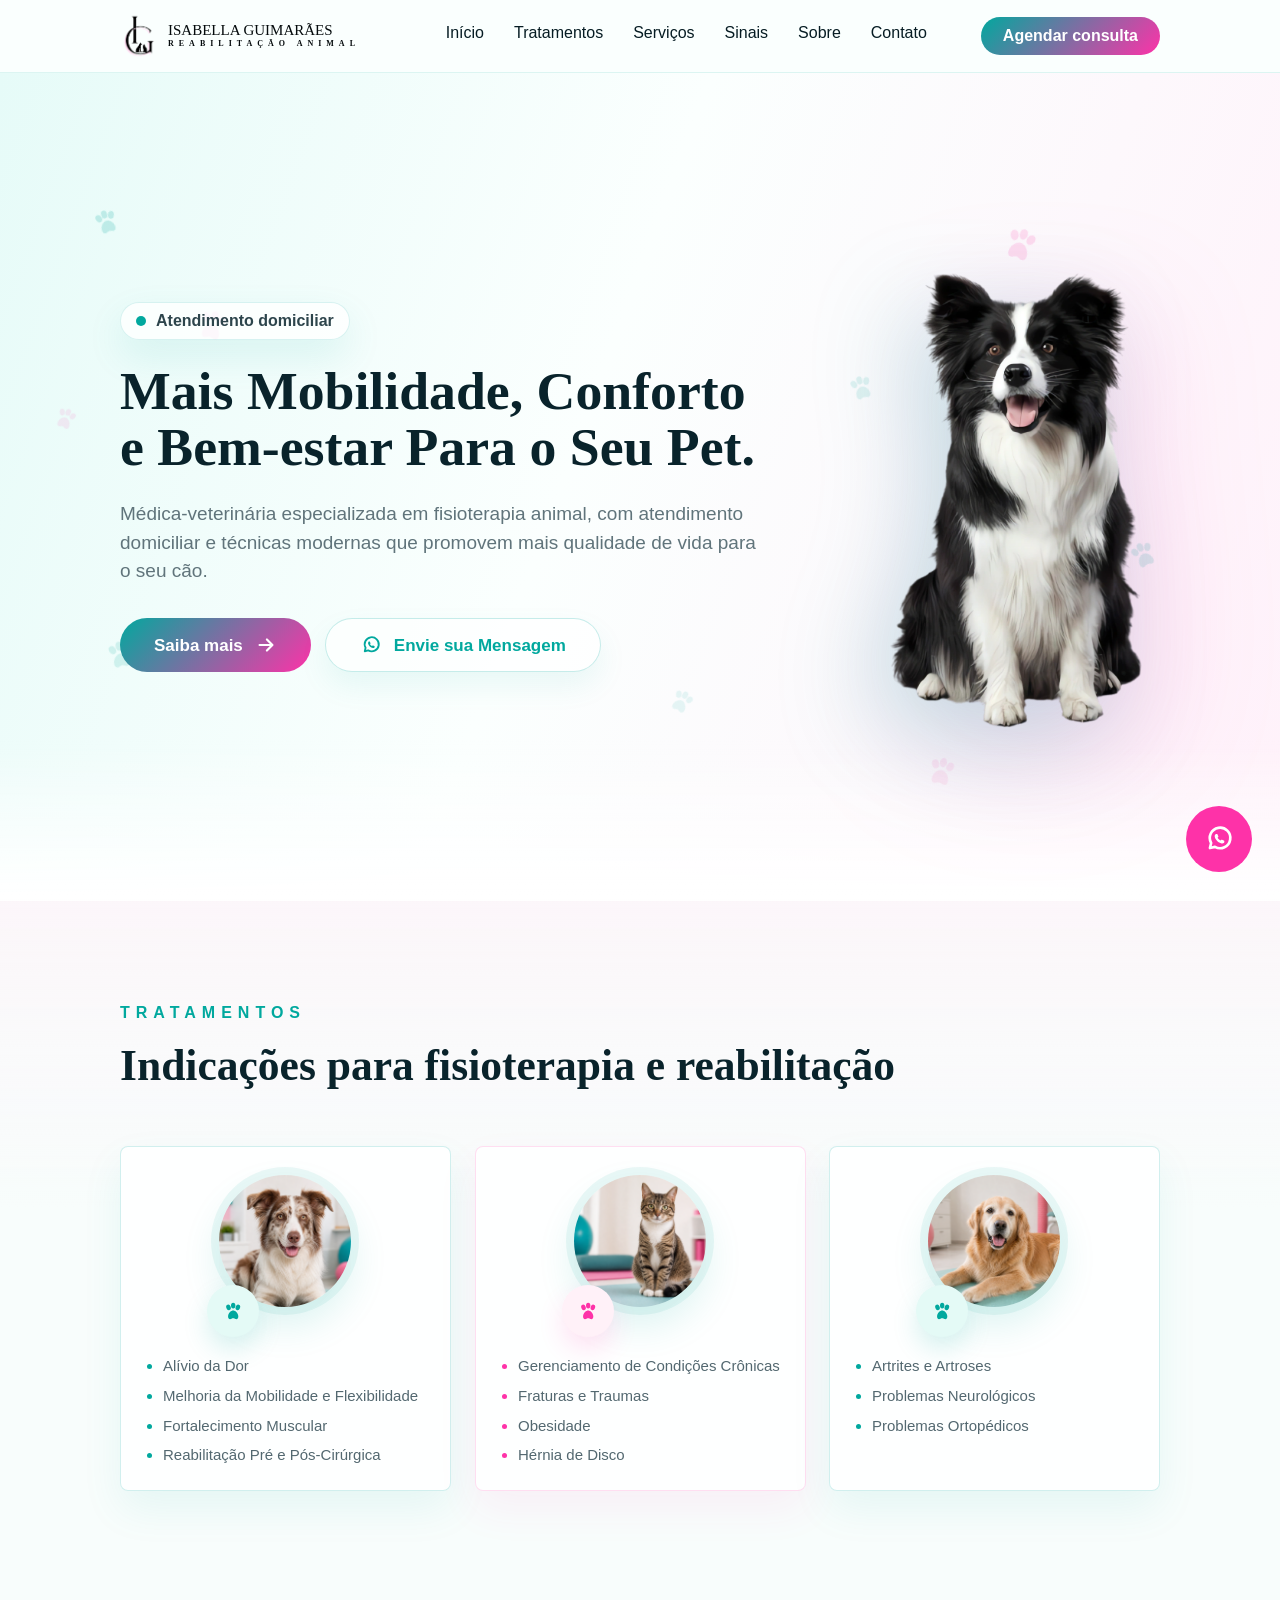
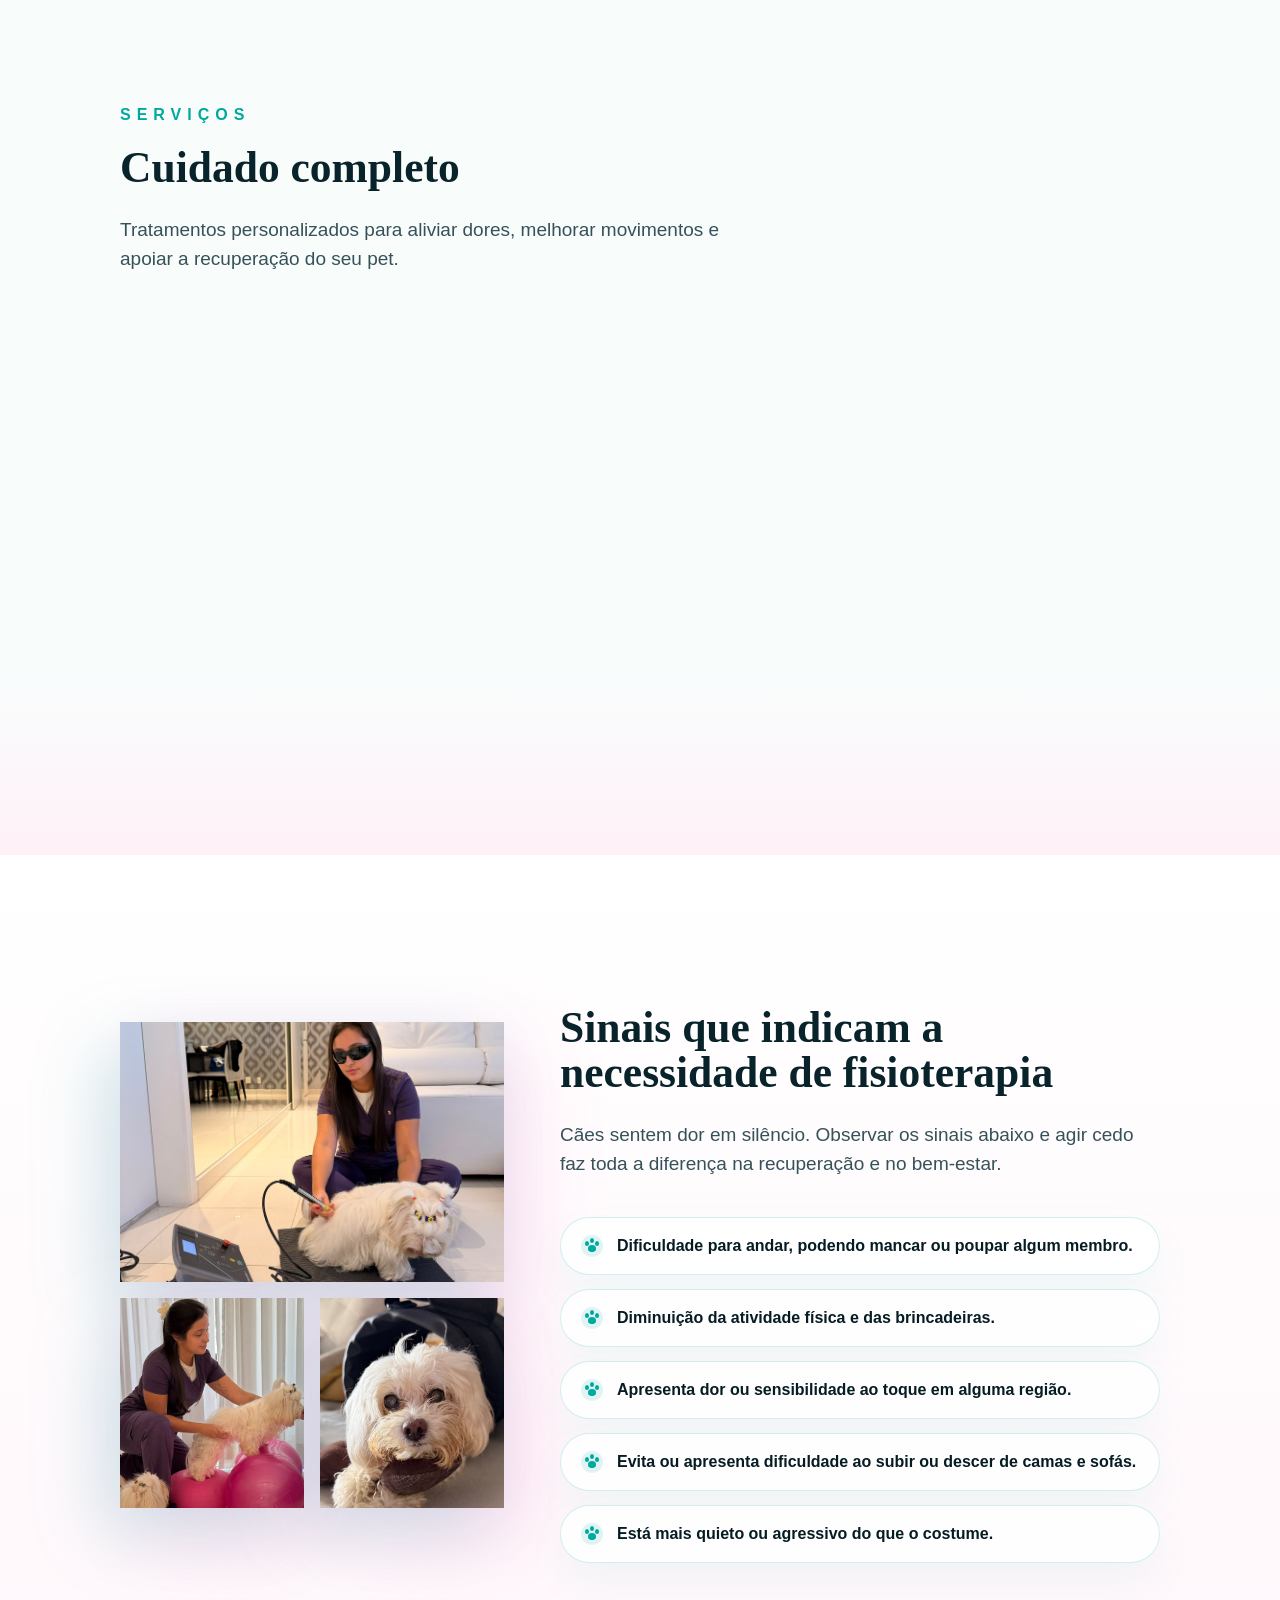
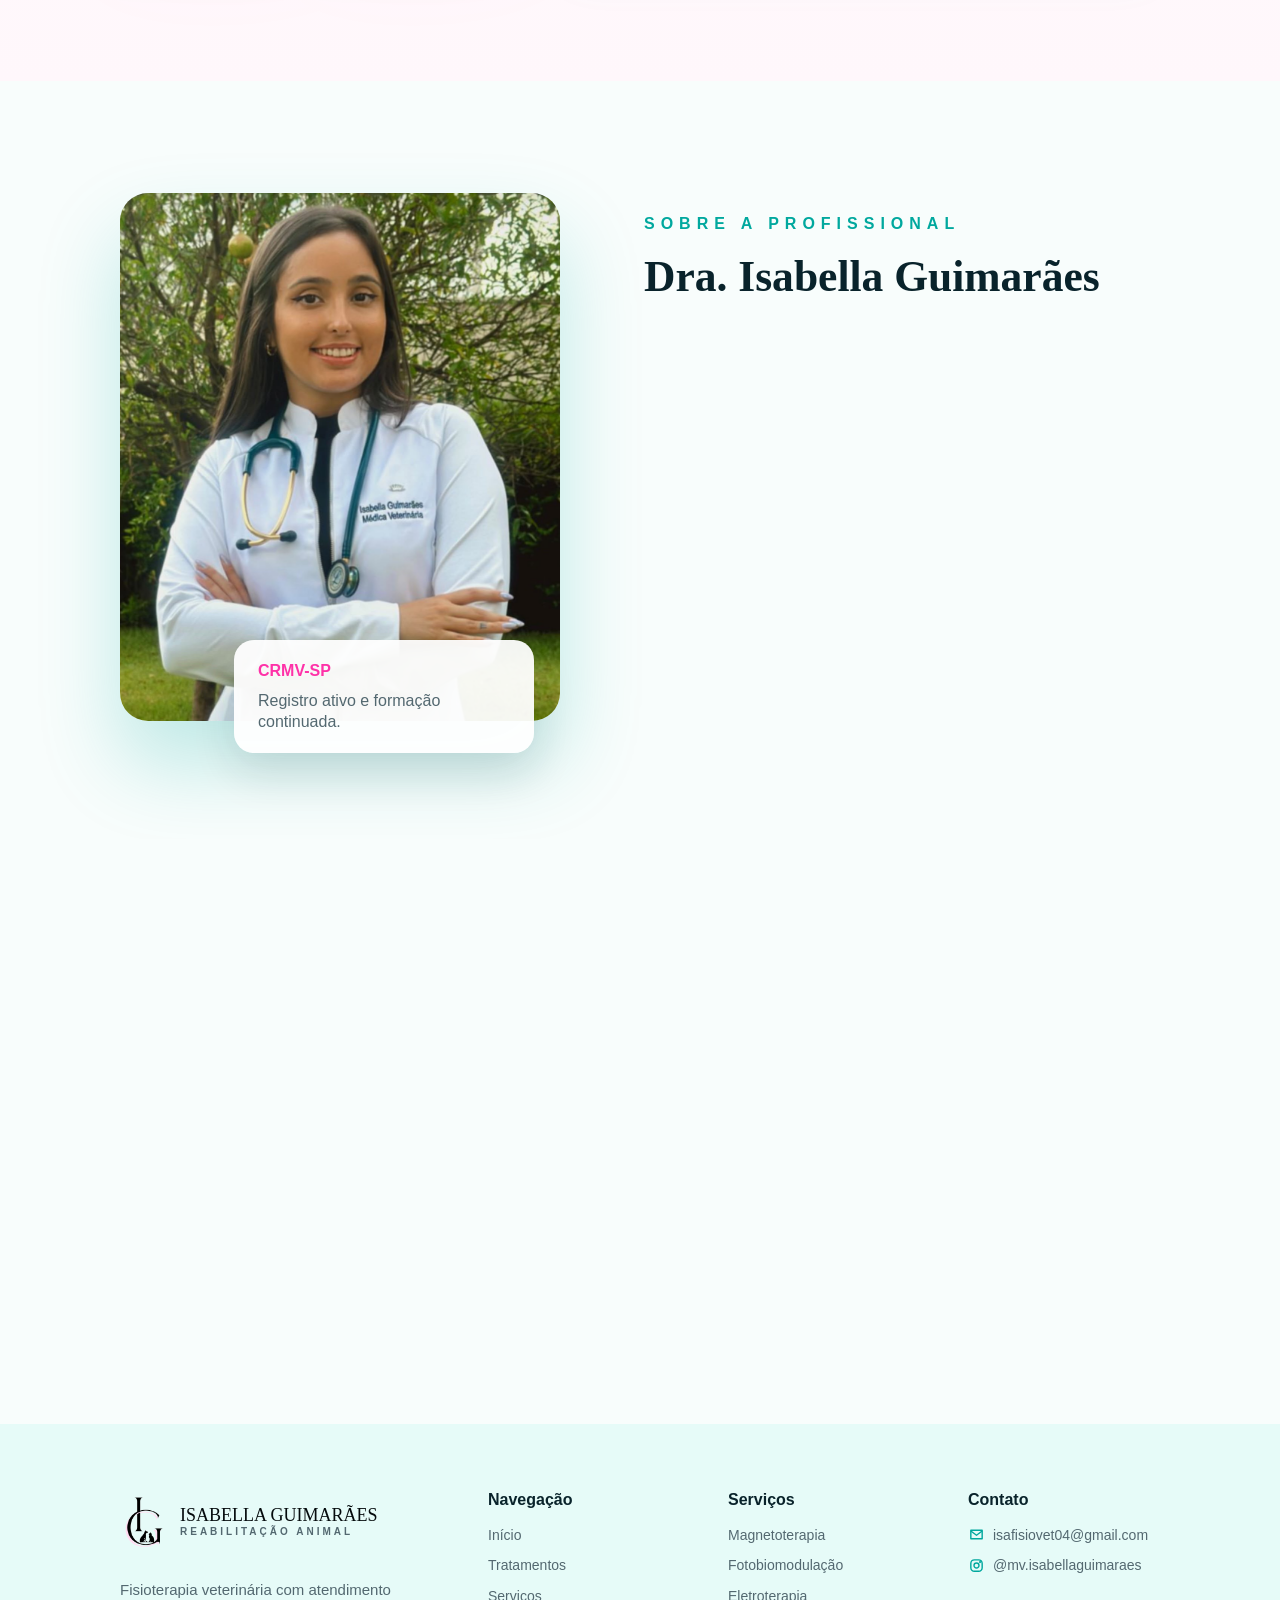
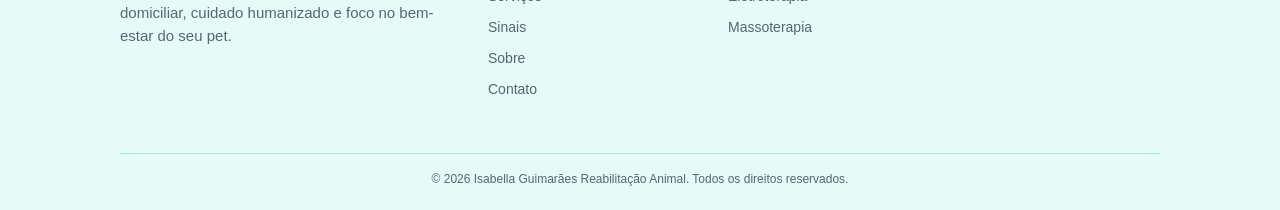
==== commit cdb1f994: "Atualiza ajustes finais do site" ====
--- a/index.html
+++ b/index.html
@@ -228,10 +228,32 @@
 
     <section class="signs" id="sinais" aria-labelledby="signs-title">
       <div class="signs-inner">
-        <div class="signs-media reveal-item" style="--reveal-delay: 80ms" aria-hidden="true">
-          <img class="signs-photo" src="assets/images/carousel-laser.png" alt="" />
-          <img class="signs-photo" src="assets/images/carousel-fisio-balance.jpg" alt="" />
-          <img class="signs-photo" src="assets/images/signs-small-dog.jpg" alt="" />
+        <div class="signs-carousel reveal-item" style="--reveal-delay: 80ms">
+          <button class="signs-carousel-button signs-carousel-prev" type="button" aria-label="Imagem anterior">
+            <svg viewBox="0 0 24 24" fill="none" aria-hidden="true">
+              <path d="m15 18-6-6 6-6" stroke="currentColor" stroke-width="2.4" stroke-linecap="round" stroke-linejoin="round" />
+            </svg>
+          </button>
+
+          <div class="signs-carousel-viewport">
+            <div class="signs-media">
+              <img class="signs-photo" src="assets/images/carousel-laser.png" alt="Sess&atilde;o de fisioterapia com cachorro pequeno" />
+              <img class="signs-photo" src="assets/images/carousel-fisio-balance.jpg" alt="Sess&atilde;o de reabilita&ccedil;&atilde;o com cachorro em bola terap&ecirc;utica" />
+              <img class="signs-photo" src="assets/images/signs-small-dog.jpg" alt="Cachorro pequeno em descanso" />
+            </div>
+          </div>
+
+          <button class="signs-carousel-button signs-carousel-next" type="button" aria-label="Pr&oacute;xima imagem">
+            <svg viewBox="0 0 24 24" fill="none" aria-hidden="true">
+              <path d="m9 6 6 6-6 6" stroke="currentColor" stroke-width="2.4" stroke-linecap="round" stroke-linejoin="round" />
+            </svg>
+          </button>
+
+          <div class="signs-carousel-dots" aria-label="Navega&ccedil;&atilde;o do carrossel">
+            <button class="is-active" type="button" aria-label="Ver imagem 1"></button>
+            <button type="button" aria-label="Ver imagem 2"></button>
+            <button type="button" aria-label="Ver imagem 3"></button>
+          </div>
         </div>
 
         <div class="signs-content">
--- a/style.min.css
+++ b/style.min.css
@@ -1 +1 @@
-﻿:root{--teal:#01a89e;--pink:#fe32a8;--ink:#09232b;--muted:#60747b;--line:#d9eeee}*{box-sizing:border-box}body{margin:0;font-family:Inter,"Segoe UI",Arial,sans-serif;color:var(--ink);background:#ffffff}a{color:inherit;text-decoration:none}.reveal-item{opacity:0;transform:translateY(36px);transition:opacity 0.9s ease,transform 0.9s ease;transition-delay:var(--reveal-delay,0ms);will-change:opacity,transform}.reveal-item.is-visible{opacity:1;transform:translateY(0)}.site-header{position:sticky;top:0;z-index:10;border-bottom:1px solid rgba(1,168,158,0.12);background:rgba(250,255,254,0.9);backdrop-filter:blur(16px);transition:transform 0.35s ease;will-change:transform}.site-header.is-hidden{transform:translateY(-100%)}.nav{width:min(1040px,calc(100% - 128px));min-height:72px;margin:0 auto;display:flex;align-items:center;justify-content:flex-start;gap:36px}.nav-links a{position:relative;padding-bottom:6px}.nav-links a::after{content:"";position:absolute;left:50%;bottom:0;width:0;height:2px;background-color:#01a89e;border-radius:90px;transform:translateX(-50%);transition:width 0.3s ease}.nav-links a:hover::after{width:100%}.brand{display:flex;align-items:center;gap:10px;min-width:220px;flex:0 0 auto}.brand-logo{display:block;width:38px;height:auto;object-fit:contain}.brand-text{display:grid;gap:2px;line-height:1}.brand-text strong{display:block;color:#050b0d;font-family:Georgia,"Times New Roman",serif;font-size:15px;font-weight:500;letter-spacing:0;text-transform:uppercase;white-space:nowrap}.brand-text span{display:block;color:#050b0d;font-family:Georgia,"Times New Roman",serif;font-size:8px;font-weight:600;letter-spacing:5px;text-transform:uppercase;white-space:nowrap}.nav-links{display:flex;align-items:center;justify-content:center;gap:30px;margin-left:auto;color:#061c23;font-size:16px;font-weight:400;line-height:1}.nav-cta{display:inline-flex;align-items:center;justify-content:center;border-radius:90px;padding:11px 22px;font-weight:640;white-space:nowrap;color:#ffffff;border:0;background:linear-gradient(135deg,var(--teal),var(--pink));line-height:1;text-align:center;margin-left:18px;transition:transform 0.25s ease}.nav-cta:hover{transform:scale(0.96)}.nav-toggle{display:none;width:58px;height:58px;border:1px solid rgba(1,168,158,0.16);border-radius:50%;background:rgba(255,255,255,0.42);color:var(--ink);cursor:pointer;place-items:center;transition:background-color 0.25s ease,border-color 0.25s ease,transform 0.25s ease}.nav-toggle:hover{background:rgba(255,255,255,0.7);border-color:rgba(1,168,158,0.28);transform:scale(0.96)}.nav-toggle span{display:block;width:26px;height:3px;grid-area:1 / 1;border-radius:999px;background:currentColor;transition:transform 0.25s ease,opacity 0.2s ease}.nav-toggle span:nth-child(1){transform:translateY(-8px)}.nav-toggle span:nth-child(3){transform:translateY(8px)}.site-header.is-menu-open .nav-toggle span:nth-child(1){transform:rotate(45deg)}.site-header.is-menu-open .nav-toggle span:nth-child(2){opacity:0}.site-header.is-menu-open .nav-toggle span:nth-child(3){transform:rotate(-45deg)}.hero{position:relative;overflow:hidden;min-height:calc(100vh - 72px);background:radial-gradient(circle at 5% 0%,rgba(1,168,158,0.32),transparent 0 28%,transparent 46%),radial-gradient(circle at 93% 46%,rgba(254,50,168,0.24),transparent 0 22%,transparent 44%),linear-gradient(110deg,#e6fbf8 0%,#fbfffe 45%,#fff1fa 100%)}.hero::after{content:"";position:absolute;inset:auto 0 0;height:160px;background:linear-gradient(to bottom,rgba(255,255,255,0),#ffffff);pointer-events:none}.paw-trail{position:absolute;inset:0;z-index:0;overflow:hidden;pointer-events:none}.paw-print{position:absolute;width:var(--paw-size,46px);height:var(--paw-size,46px);color:var(--paw-color,var(--teal));opacity:0;transform:translateY(18px) rotate(var(--paw-rotate,0deg)) scale(0.84);animation:pawAppear 1.1s ease forwards,pawFloat 4.8s ease-in-out infinite;animation-delay:var(--paw-delay,0ms)}@keyframes pawAppear{0%{opacity:0;transform:translateY(18px) rotate(var(--paw-rotate,0deg)) scale(0.84)}100%{opacity:var(--paw-opacity,0.13);transform:translateY(0) rotate(var(--paw-rotate,0deg)) scale(1)}}@keyframes pawFloat{0%,100%{transform:translateY(0) rotate(var(--paw-rotate,0deg)) scale(1)}50%{transform:translateY(-12px) rotate(calc(var(--paw-rotate,0deg) + 5deg)) scale(1.04)}}.hero-inner{position:relative;z-index:1;width:min(1040px,calc(100% - 128px));min-height:calc(100vh - 72px);margin:0 auto;padding:112px 0;display:grid;grid-template-columns:minmax(0,1.18fr) minmax(260px,0.62fr);align-items:center;gap:54px}.hero-copy{max-width:660px;height:440px;display:flex;flex-direction:column;justify-content:center}.hero-mobile-logo{display:none}.eyebrow{width:fit-content;display:inline-flex;align-items:center;gap:10px;margin-bottom:24px;padding:9px 15px;border:1px solid rgba(1,168,158,0.15);border-radius:999px;background:rgba(255,255,255,0.78);color:#2d454c;font-weight:800;box-shadow:0 16px 38px rgba(1,168,158,0.11)}.eyebrow-dot{width:10px;height:10px;flex:0 0 auto;border-radius:50%;background:var(--teal)}h1{margin:0;font-family:Georgia,"Times New Roman",serif;font-size:clamp(44px,4.2vw,58px);line-height:1.04;letter-spacing:0}.intro{max-width:100%;margin:24px 0 0;color:var(--muted);font-size:19px;line-height:1.5}.hero-actions{display:flex;align-items:center;gap:14px;margin-top:32px;flex-wrap:wrap}.hero-cta,.hero-message{width:fit-content;min-width:180px;min-height:54px;display:inline-flex;align-items:center;justify-content:center;gap:12px;padding:0 34px;border-radius:90px;font-size:17px;font-weight:650;line-height:1;text-align:center;white-space:nowrap;transition:transform 0.25s ease,box-shadow 0.25s ease}.hero-cta{color:#ffffff;background:linear-gradient(135deg,var(--teal),var(--pink))}.hero-message{color:var(--teal);border:1px solid rgba(1,168,158,0.22);background:rgba(255,255,255,0.62);box-shadow:0 14px 30px rgba(1,168,158,0.08);backdrop-filter:blur(12px)}.hero-cta:hover,.hero-message:hover{transform:scale(0.96);box-shadow:0 16px 28px rgba(254,50,168,0.22)}.hero-message:hover{box-shadow:0 16px 28px rgba(1,168,158,0.24)}.button-arrow,.hero-message svg{width:22px;height:22px;flex:0 0 auto}.hero-image{position:relative;display:block;width:auto;max-width:min(100%,380px);height:auto;max-height:500px;justify-self:end;object-fit:contain;filter:drop-shadow(-24px 30px 48px rgba(1,168,158,0.22)) drop-shadow(24px 30px 58px rgba(254,50,168,0.16))}.whatsapp{position:fixed;right:28px;bottom:28px;z-index:20;width:66px;height:66px;display:grid;place-items:center;border-radius:50%;color:#ffffff;background:var(--pink);box-shadow:0 18px 34px rgba(254,50,168,0.34);transition:background-color 0.3s ease,box-shadow 0.3s ease,transform 0.3s ease}.whatsapp:hover{background:var(--teal);box-shadow:0 18px 34px rgba(1,168,158,0.34);transform:translateY(-3px)}.treatments{position:relative;overflow:hidden;background:radial-gradient(circle at 12% 8%,rgba(1,168,158,0.16),transparent 0 24%,transparent 46%),radial-gradient(circle at 88% 86%,rgba(254,50,168,0.18),transparent 0 28%,transparent 52%),linear-gradient(180deg,rgba(255,241,248,0.55),rgba(255,255,255,0) 44%),#f8fdfc}.treatments-inner{position:relative;z-index:1;width:min(1040px,calc(100% - 128px));margin:0 auto;padding:104px 0 108px}.treatments h2{max-width:780px;margin:22px 0 0;color:var(--ink);font-family:Georgia,"Times New Roman",serif;font-size:clamp(36px,3.4vw,48px);line-height:1.04;letter-spacing:0}.treatments-intro{max-width:640px;margin:24px 0 0;color:#365159;font-size:19px;line-height:1.55}.treatments-grid{display:grid;grid-template-columns:repeat(3,minmax(0,1fr));gap:24px;margin-top:58px}.treatment-card{position:relative;overflow:hidden;min-height:0;padding:28px 22px 24px;border:1px solid rgba(1,168,158,0.18);border-radius:8px;background:rgba(255,255,255,0.86);box-shadow:0 18px 42px rgba(1,168,158,0.08);transition:background 0.25s ease,border-color 0.25s ease,box-shadow 0.25s ease,transform 0.25s ease}.treatment-card:hover{border-color:var(--teal);box-shadow:0 24px 54px rgba(1,168,158,0.14);transform:translateY(-4px)}.treatment-card-pink{border-color:rgba(254,50,168,0.16);box-shadow:0 18px 42px rgba(254,50,168,0.07)}.treatment-card-pink:hover{border-color:var(--pink);box-shadow:0 24px 54px rgba(254,50,168,0.13)}.treatment-media{position:relative;width:132px;height:132px;margin:0 auto;overflow:hidden;border-radius:50%;background:#e6fbf8;box-shadow:0 18px 38px rgba(1,168,158,0.14),0 0 0 8px rgba(1,168,158,0.08)}.treatment-media img{width:100%;height:100%;display:block;object-fit:cover;transition:transform 0.45s ease}.treatment-card:hover .treatment-media img{transform:scale(1.05)}.treatment-card:nth-child(2) .treatment-media img{object-position:center 30%}.treatment-icon{display:inline-flex;align-items:center;justify-content:center;width:52px;height:52px;margin-top:-22px;margin-left:calc(50% - 78px);position:relative;z-index:1;border-radius:50%;background:#e4faf6;color:var(--teal);box-shadow:0 12px 26px rgba(1,168,158,0.16)}.treatment-card-pink .treatment-icon{background:#fff1f8;color:var(--pink);box-shadow:0 12px 26px rgba(254,50,168,0.14)}.treatment-icon svg{width:25px;height:25px}.treatment-card h3{margin:18px 0 0;color:var(--ink);font-family:Georgia,"Times New Roman",serif;font-size:23px;line-height:1.12}.treatment-card p{margin:12px 0 0;color:#536870;font-size:15px;line-height:1.48}.treatment-list{display:grid;gap:8px;margin:18px 0 0;padding-left:20px;color:#536870;font-family:inherit;font-size:15px;font-weight:500;line-height:1.45}.treatment-list li::marker{color:var(--teal)}.treatment-card-pink .treatment-list li::marker{color:var(--pink)}.services{position:relative;overflow:hidden;background:radial-gradient(circle at 50% 100%,rgba(255,241,248,0.95),transparent 0 34%,transparent 58%),#f8fdfc}.services::after{content:"";position:absolute;inset:auto 0 0;height:190px;background:linear-gradient(to top,#fff1f8,rgba(255,241,248,0));pointer-events:none}.services-inner{position:relative;z-index:1;width:min(1040px,calc(100% - 128px));margin:0 auto;padding:108px 0 118px}.section-kicker{color:var(--teal);font-size:16px;font-weight:800;letter-spacing:6px;line-height:1;text-transform:uppercase}.services h2{max-width:780px;margin:22px 0 0;color:var(--ink);font-family:Georgia,"Times New Roman",serif;font-size:clamp(36px,3.4vw,48px);line-height:1.04;letter-spacing:0}.services h2 span{color:transparent;background:linear-gradient(135deg,var(--teal),var(--pink));-webkit-background-clip:text;background-clip:text}.services-intro{max-width:640px;margin:24px 0 0;color:#365159;font-size:19px;line-height:1.55}.services-grid{width:min(1000px,100%);display:grid;grid-template-columns:repeat(2,minmax(0,1fr));align-items:start;gap:22px;margin:72px auto 0}.service-card,.service-photo-card{min-height:185px;border:1px solid rgba(1,168,158,0.18);border-radius:22px}.service-card{position:relative;display:flex;flex-direction:column;align-items:flex-start;padding:22px 24px 20px;background:rgba(255,255,255,0.76);color:var(--ink);box-shadow:0 22px 56px rgba(1,168,158,0.08);transition:background-color 0.3s ease,border-color 0.3s ease,color 0.3s ease,box-shadow 0.3s ease,transform 0.3s ease}.service-card:hover,.service-card.is-expanded{color:#ffffff;border-color:transparent;background:var(--teal);box-shadow:0 28px 60px rgba(1,168,158,0.22);transform:translateY(-6px)}.service-card-pink:hover,.service-card-pink.is-expanded{background:var(--pink);box-shadow:0 28px 60px rgba(254,50,168,0.2)}.service-icon{width:52px;height:52px;display:grid;place-items:center;border-radius:18px;color:#ffffff;background:var(--teal);transition:background-color 0.3s ease,color 0.3s ease}.service-card-pink .service-icon{background:var(--pink)}.service-card:hover .service-icon,.service-card.is-expanded .service-icon{color:var(--teal);background:#ffffff}.service-card-pink:hover .service-icon,.service-card-pink.is-expanded .service-icon{color:var(--pink)}.service-icon svg{width:27px;height:27px}.service-card-header{width:100%;display:flex;align-items:center;justify-content:space-between;gap:18px;margin-top:18px}.service-card h3{margin:0;font-family:Georgia,"Times New Roman",serif;font-size:24px;line-height:1.12}.service-toggle{width:42px;height:42px;flex:0 0 auto;display:grid;place-items:center;border:1px solid rgba(1,168,158,0.16);border-radius:50%;color:var(--teal);background:#ffffff;cursor:pointer;transition:background-color 0.25s ease,color 0.25s ease,transform 0.25s ease}.service-card-pink .service-toggle{color:var(--pink)}.service-toggle:hover{transform:scale(0.94)}.service-toggle svg{width:22px;height:22px;transition:transform 0.3s ease}.service-card.is-expanded .service-toggle svg{transform:rotate(180deg)}.service-card p{max-height:0;margin:0;overflow:hidden;color:#536870;font-size:16px;line-height:1.52;opacity:0;transition:max-height 0.45s ease,margin 0.35s ease,opacity 0.35s ease,color 0.3s ease}.service-card:hover p,.service-card.is-expanded p{color:rgba(255,255,255,0.92)}.service-card.is-expanded p{max-height:230px;margin-top:18px;opacity:1}.service-photo-card{position:relative;overflow:hidden;background:linear-gradient(135deg,rgba(1,168,158,0.08),rgba(254,50,168,0.08)),url("assets/images/service-fisio-balance.png") center center / cover no-repeat,rgba(255,255,255,0.7);box-shadow:0 24px 58px rgba(254,50,168,0.09)}.service-photo-card-alt{background:linear-gradient(135deg,rgba(254,50,168,0.08),rgba(1,168,158,0.08)),url("assets/images/service-laser.png") center center / cover no-repeat,rgba(255,255,255,0.7)}.signs{overflow:hidden;background:radial-gradient(circle at 48% 100%,rgba(255,241,248,0.95),transparent 0 36%,transparent 62%),linear-gradient(180deg,#ffffff 0%,#fff7fb 100%)}.signs-inner{width:min(1040px,calc(100% - 128px));margin:0 auto;padding:112px 0 118px;display:grid;grid-template-columns:minmax(320px,0.78fr) minmax(0,1.22fr);align-items:center;gap:56px}.signs-media{display:grid;grid-template-columns:repeat(2,minmax(0,1fr));gap:16px}.signs-photo{display:block;width:100%;height:210px;object-fit:cover;border-radius:0;background:transparent;filter:drop-shadow(-20px 24px 34px rgba(1,168,158,0.18)) drop-shadow(20px 24px 38px rgba(254,50,168,0.14))}.signs-photo:first-child{grid-column:1 / -1;height:260px}.signs-kicker{color:var(--pink)}.signs h2{max-width:780px;margin:22px 0 0;color:var(--ink);font-family:Georgia,"Times New Roman",serif;font-size:clamp(36px,3.4vw,48px);line-height:1.04;letter-spacing:0}.signs h2 span{color:inherit;background:none}.signs-intro{max-width:720px;margin:24px 0 0;color:#365159;font-size:19px;line-height:1.55}.signs-list{display:grid;gap:14px;margin:38px 0 0;padding:0;list-style:none}.signs-list li{display:flex;align-items:center;gap:14px;min-height:58px;padding:14px 20px;border:1px solid rgba(1,168,158,0.18);border-radius:999px;background:rgba(255,255,255,0.82);color:#061c23;font-size:16px;font-weight:620;box-shadow:0 18px 42px rgba(1,168,158,0.06);transition:border-color 0.25s ease,box-shadow 0.25s ease,transform 0.25s ease}.signs-list li:hover{border-color:rgba(1,168,158,0.34);box-shadow:0 20px 44px rgba(1,168,158,0.1),0 18px 42px rgba(254,50,168,0.08);transform:scale(1.025)}.signs-list li span{width:22px;height:22px;flex:0 0 auto;display:grid;place-items:center;position:relative;border:0;border-radius:50%;color:var(--teal);background:rgba(1,168,158,0.12)}.signs-list li span::before{content:"";position:absolute;left:7px;top:10px;width:8px;height:7px;border-radius:50% 50% 45% 45%;background:currentColor}.signs-list li span::after{content:"";position:absolute;left:9px;top:3px;width:4px;height:5px;border-radius:50%;background:currentColor;box-shadow:-5px 3px 0 currentColor,5px 3px 0 currentColor}.about{overflow:hidden;background:radial-gradient(circle at 17% 58%,rgba(1,168,158,0.14),transparent 0 24%,transparent 44%),radial-gradient(circle at 83% 20%,rgba(254,50,168,0.1),transparent 0 24%,transparent 46%),#f8fdfc}.about-inner{width:min(1040px,calc(100% - 128px));margin:0 auto;padding:112px 0 118px;display:grid;grid-template-columns:minmax(320px,0.95fr) minmax(0,1.05fr);align-items:center;gap:58px}.about-media{position:relative;max-width:440px}.about-image{display:block;width:100%;aspect-ratio:4 / 4.8;object-fit:cover;object-position:center;border-radius:28px;box-shadow:0 42px 82px rgba(1,168,158,0.24)}.about-badge{position:absolute;right:26px;bottom:-32px;width:min(300px,calc(100% - 52px));padding:20px 24px;border-radius:20px;background:rgba(255,255,255,0.94);color:#536870;font-size:16px;line-height:1.35;box-shadow:0 20px 44px rgba(9,35,43,0.12)}.about-badge span{display:block;margin-bottom:8px;color:var(--pink);font-weight:800}.about h2{max-width:680px;margin:22px 0 0;color:var(--ink);font-family:Georgia,"Times New Roman",serif;font-size:clamp(36px,3.4vw,48px);line-height:1.04;letter-spacing:0}.about-intro{max-width:690px;margin:24px 0 0;color:#365159;font-size:19px;line-height:1.55}.about-credentials{display:grid;grid-template-columns:repeat(2,minmax(0,300px));justify-content:start;gap:12px;margin-top:34px}.about-credential{display:flex;align-items:center;gap:12px;height:76px;padding:14px 16px;border:1px solid rgba(1,168,158,0.18);border-radius:20px;background:rgba(255,255,255,0.78);box-shadow:0 18px 42px rgba(1,168,158,0.06)}.about-icon{width:40px;height:40px;flex:0 0 auto;display:grid;place-items:center;border-radius:50%;color:#ffffff;background:linear-gradient(135deg,var(--teal),var(--pink))}.about-icon svg{width:22px;height:22px}.about-credential h3{margin:0;color:#061c23;font-size:14px;line-height:1.15}.about-credential p{margin:4px 0 0;color:#536870;font-size:12px;line-height:1.2}.about-cta{width:fit-content;min-height:54px;display:inline-flex;align-items:center;justify-content:center;gap:12px;margin-top:34px;padding:0 28px;border-radius:999px;color:#ffffff;background:linear-gradient(135deg,var(--teal),var(--pink));font-weight:760;white-space:nowrap;box-shadow:0 18px 34px rgba(1,168,158,0.16);transition:transform 0.25s ease,box-shadow 0.25s ease}.about-cta:hover{transform:scale(0.96);box-shadow:0 20px 38px rgba(254,50,168,0.2)}.about-cta svg{width:22px;height:22px}.contact{background:radial-gradient(circle at 20% 20%,rgba(1,168,158,0.13),transparent 0 25%,transparent 48%),#f8fdfc;padding:42px 0 128px}.contact-inner{width:min(1040px,calc(100% - 128px));margin:0 auto;display:grid;grid-template-columns:minmax(0,1fr) minmax(360px,0.9fr);align-items:center;gap:42px;padding:62px 44px;border-radius:34px;color:#ffffff;background:linear-gradient(135deg,var(--teal) 0%,#7379a8 48%,var(--pink) 100%);box-shadow:0 34px 70px rgba(1,168,158,0.22),0 30px 76px rgba(254,50,168,0.16)}.contact-copy,.contact-info,.contact-info-card,.contact-info-card div{min-width:0}.contact-kicker{color:rgba(255,255,255,0.9);font-size:13px;font-weight:820;letter-spacing:6px;line-height:1;text-transform:uppercase}.contact h2{max-width:540px;margin:14px 0 0;font-family:Georgia,"Times New Roman",serif;font-size:clamp(28px,2.7vw,38px);line-height:1.08;letter-spacing:0;overflow-wrap:anywhere}.contact-copy p{max-width:560px;margin:14px 0 0;color:rgba(255,255,255,0.9);font-size:16px;line-height:1.5;overflow-wrap:anywhere}.contact-actions{display:flex;align-items:center;gap:14px;margin-top:22px;flex-wrap:wrap}.contact-whatsapp,.contact-phone{max-width:100%;min-width:0;min-height:44px;display:inline-flex;align-items:center;justify-content:center;gap:12px;border-radius:999px;font-weight:800;transition:transform 0.25s ease,background-color 0.25s ease,border-color 0.25s ease}.contact-whatsapp{padding:0 26px;color:var(--teal);background:#ffffff}.contact-phone{padding:0 22px;color:#ffffff;border:1px solid rgba(255,255,255,0.36);background:rgba(255,255,255,0.08)}.contact-whatsapp:hover,.contact-phone:hover{transform:scale(0.96)}.contact-whatsapp svg,.contact-phone svg{width:22px;height:22px}.contact-info{display:grid;gap:10px}.contact-info-card{display:flex;align-items:center;gap:16px;min-height:60px;padding:12px 16px;border:1px solid rgba(255,255,255,0.22);border-radius:22px;background:rgba(255,255,255,0.12);box-shadow:inset 0 1px 0 rgba(255,255,255,0.08);transition:background-color 0.25s ease,transform 0.25s ease,box-shadow 0.25s ease}.contact-info-card:hover{background:rgba(255,255,255,0.18);box-shadow:inset 0 1px 0 rgba(255,255,255,0.12),0 18px 34px rgba(9,35,43,0.12);transform:scale(1.025)}.contact-info-icon{width:36px;height:36px;flex:0 0 auto;display:grid;place-items:center;border-radius:50%;color:var(--pink);background:#ffffff}.contact-info-icon svg{width:20px;height:20px}.contact-info-card h3{margin:0;color:#ffffff;font-size:15px;line-height:1.2}.contact-info-card p{margin:3px 0 0;color:rgba(255,255,255,0.8);font-size:14px;line-height:1.3;overflow-wrap:anywhere}.contact-info-card a{color:inherit}.site-footer{background:radial-gradient(circle at 12% 0%,rgba(1,168,158,0.12),transparent 0 24%,transparent 44%),radial-gradient(circle at 88% 100%,rgba(254,50,168,0.06),transparent 0 24%,transparent 46%),#e6fbf8;color:var(--ink)}.footer-inner{width:min(1040px,calc(100% - 128px));margin:0 auto;padding:68px 0 54px;display:grid;grid-template-columns:minmax(260px,1.25fr) repeat(3,minmax(150px,0.75fr));gap:48px}.footer-logo{display:inline-flex;align-items:center;gap:12px}.footer-logo img{width:48px;height:auto}.footer-logo span{display:grid;gap:3px;line-height:1}.footer-logo strong{font-family:Georgia,"Times New Roman",serif;color:#050b0d;font-size:18px;font-weight:500;letter-spacing:0;text-transform:uppercase}.footer-logo small{color:#536870;font-size:10px;font-weight:700;letter-spacing:3px;text-transform:uppercase}.footer-brand p{max-width:320px;margin:22px 0 0;color:#536870;font-size:15px;line-height:1.55}.footer-column{display:grid;align-content:start;gap:12px}.footer-column h2{margin:0 0 6px;color:var(--ink);font-size:16px;line-height:1}.footer-column a{width:fit-content;display:inline-flex;align-items:center;gap:8px;color:#536870;font-size:14px;line-height:1.35;transition:color 0.25s ease}.footer-column a svg{width:17px;height:17px;flex:0 0 auto;color:var(--teal);transition:color 0.25s ease}.footer-column a:hover{color:var(--teal)}.footer-column a:hover svg{color:var(--teal)}.footer-contact a:nth-of-type(2):hover{color:var(--pink)}.footer-contact a:nth-of-type(2):hover svg{color:var(--pink)}.footer-bottom{width:min(1040px,calc(100% - 128px));margin:0 auto;padding:18px 0 24px;display:flex;align-items:center;justify-content:center;gap:18px;border-top:1px solid rgba(1,168,158,0.26);color:#536870;font-size:12px;text-align:center}.footer-bottom a{color:var(--teal);font-weight:800}@media (max-width:1100px){.nav{width:min(100% - 48px,760px);min-height:auto;gap:28px}.hero-inner{width:min(920px,calc(100% - 72px))}.hero-inner{gap:42px}.nav-links{gap:26px}.nav-cta{margin-left:4px}.site-header{background:rgba(239,252,250,0.92)}.nav{position:relative;display:grid;grid-template-columns:minmax(0,1fr) auto;align-items:center;gap:0;padding:14px 0}.nav-links{grid-column:1 / -1;grid-row:2;display:flex;align-items:center;flex-direction:column;gap:20px;width:100%;max-height:0;margin:0;overflow:hidden;color:var(--ink);font-size:20px;line-height:1;opacity:0;pointer-events:none;transform:translateY(-10px);visibility:hidden;transition:max-height 0.45s ease,margin 0.45s ease,opacity 0.35s ease,transform 0.35s ease,visibility 0.35s ease}.nav-toggle{display:grid;grid-column:2;grid-row:1;justify-self:end}.brand{grid-column:1;grid-row:1}.nav-cta{grid-column:1 / -1;grid-row:3;display:inline-flex;width:min(100%,220px);max-height:0;min-height:0;justify-self:center;margin:0;overflow:hidden;padding-top:0;padding-bottom:0;font-size:16px;font-weight:700;opacity:0;pointer-events:none;transform:translateY(-10px);visibility:hidden;transition:max-height 0.45s ease,min-height 0.45s ease,margin 0.45s ease,padding 0.45s ease,opacity 0.35s ease,transform 0.35s ease,visibility 0.35s ease}.site-header.is-menu-open .nav-links{max-height:220px;margin:36px 0 0;opacity:1;pointer-events:auto;transform:translateY(0);visibility:visible}.site-header.is-menu-open .nav-links a{padding-bottom:0;transition:color 0.25s ease}.site-header.is-menu-open .nav-links a:active,.site-header.is-menu-open .nav-links a:focus-visible{color:var(--teal)}.site-header.is-menu-open .nav-links a::after{display:none}.site-header.is-menu-open .nav-cta{max-height:46px;min-height:46px;margin:28px 0 10px;padding-top:11px;padding-bottom:11px;opacity:1;pointer-events:auto;transform:translateY(0);visibility:visible}h1{font-size:clamp(44px,4.8vw,56px)}.hero-image{max-width:min(100%,310px);max-height:390px}.hero-copy{height:350px}.services-inner{width:min(920px,calc(100% - 72px))}.treatments-inner{width:min(920px,calc(100% - 72px))}.treatments-grid{grid-template-columns:repeat(3,minmax(0,1fr))}.signs-inner{width:min(920px,calc(100% - 72px));grid-template-columns:1fr;gap:48px}.signs-content{order:-1}.about-inner{width:min(920px,calc(100% - 72px));grid-template-columns:1fr;gap:64px}.about-content{order:-1;text-align:center}.about h2,.about-intro{margin-left:auto;margin-right:auto}.about-credentials{justify-content:center}.about-cta{margin-left:auto;margin-right:auto}.about-media{max-width:500px;margin:0 auto}.contact-inner{width:min(920px,calc(100% - 72px));grid-template-columns:1fr;gap:42px}.footer-inner,.footer-bottom{width:min(920px,calc(100% - 72px))}.footer-inner{grid-template-columns:repeat(2,minmax(0,1fr))}.services-grid{grid-template-columns:repeat(2,minmax(0,1fr))}}@media (max-width:940px){.site-header{background:rgba(239,252,250,0.92)}.nav{position:relative;width:min(100% - 48px,760px);min-height:auto;padding:14px 0;display:grid;grid-template-columns:minmax(0,1fr) auto;align-items:center;gap:0}.nav-links{grid-column:1 / -1;grid-row:2;display:flex;align-items:center;flex-direction:column;gap:20px;width:100%;max-height:0;margin:0;overflow:hidden;color:var(--ink);font-size:20px;line-height:1;opacity:0;pointer-events:none;transform:translateY(-10px);visibility:hidden;transition:max-height 0.45s ease,margin 0.45s ease,opacity 0.35s ease,transform 0.35s ease,visibility 0.35s ease}.nav-toggle{display:grid;grid-column:2;grid-row:1;justify-self:end}.brand{grid-column:1;grid-row:1}.nav-cta{grid-column:1 / -1;grid-row:3;display:inline-flex;width:min(100%,220px);max-height:0;min-height:0;justify-self:center;margin:0;overflow:hidden;padding-top:0;padding-bottom:0;font-size:16px;font-weight:700;opacity:0;pointer-events:none;transform:translateY(-10px);visibility:hidden;transition:max-height 0.45s ease,min-height 0.45s ease,margin 0.45s ease,padding 0.45s ease,opacity 0.35s ease,transform 0.35s ease,visibility 0.35s ease}.site-header.is-menu-open .nav-links{max-height:220px;margin:36px 0 0;opacity:1;pointer-events:auto;transform:translateY(0);visibility:visible}.site-header.is-menu-open .nav-links a{padding-bottom:0;transition:color 0.25s ease}.site-header.is-menu-open .nav-links a:active,.site-header.is-menu-open .nav-links a:focus-visible{color:var(--teal)}.site-header.is-menu-open .nav-links a::after{display:none}.site-header.is-menu-open .nav-cta{max-height:46px;min-height:46px;margin:28px 0 10px;padding-top:11px;padding-bottom:11px;opacity:1;pointer-events:auto;transform:translateY(0);visibility:visible}.hero{min-height:auto}.hero-inner{width:min(760px,calc(100% - 48px));min-height:auto;padding:84px 0;grid-template-columns:1fr;gap:34px}.hero-image{max-width:min(100%,330px);max-height:390px;justify-self:center}.hero-copy{height:auto}.services-inner{width:min(760px,calc(100% - 48px));padding:84px 0 96px}.treatments-inner{width:min(760px,calc(100% - 48px));padding:84px 0 92px}.treatments-grid{grid-template-columns:1fr;margin-top:48px}.treatment-card{text-align:center}.treatment-icon{margin-left:auto;margin-right:auto}.treatment-list{width:min(100%,360px);margin-left:auto;margin-right:auto;text-align:left}.treatment-media{width:124px;height:124px}.signs-inner{width:min(760px,calc(100% - 48px));padding:84px 0 96px}.about-inner{width:min(760px,calc(100% - 48px));padding:84px 0 96px}.contact{padding:42px 0 110px}.contact-inner{width:min(760px,calc(100% - 48px));padding:32px 28px;border-radius:28px}.footer-inner,.footer-bottom{width:min(760px,calc(100% - 48px))}.signs-media{grid-template-columns:repeat(2,minmax(0,1fr));gap:12px}.signs-photo{height:220px}.services-grid{grid-template-columns:1fr;margin-top:48px}.service-card,.service-photo-card{min-height:180px}}@media (max-width:620px){.nav{width:min(100% - 64px,1180px)}.brand{min-width:0;max-width:calc(100vw - 96px);overflow:hidden}.brand-logo{width:clamp(38px,8vw,44px);flex:0 0 auto}.brand-text{min-width:0}.brand-text strong{max-width:100%;overflow:hidden;font-size:clamp(18px,4.2vw,21px);text-overflow:ellipsis}.brand-text span{display:block;color:var(--muted);font-family:Inter,"Segoe UI",Arial,sans-serif;max-width:100%;overflow:hidden;font-size:clamp(10px,2.4vw,12px);font-weight:500;letter-spacing:1.2px;text-overflow:ellipsis}.nav-toggle{width:clamp(54px,11vw,58px);height:clamp(54px,11vw,58px)}.hero-inner{width:min(100% - 64px,1180px);padding-top:150px;padding-bottom:62px;gap:66px}.hero-copy{align-items:center;text-align:center}.hero-mobile-logo{display:block;width:min(78%,292px);height:auto;margin:0 auto 120px}.eyebrow{gap:8px;padding:8px 13px;font-size:12px}.eyebrow-dot{width:8px;height:8px}h1{font-size:clamp(26px,7.2vw,32px)}.intro{margin-top:32px;font-size:17px}.hero-actions{justify-content:center;gap:12px}.hero-cta,.hero-message{width:min(100%,220px);min-width:0;min-height:48px;justify-content:center;padding:0 14px;font-size:clamp(14px,3.8vw,16px)}.hero-image{max-width:min(100%,280px);max-height:360px;justify-self:center}.whatsapp{width:58px;height:58px;right:18px;bottom:18px}.services-inner{width:min(100% - 64px,1180px)}.treatments-inner{width:min(100% - 64px,1180px)}.signs-inner{width:min(100% - 64px,1180px);padding:84px 0 92px;gap:38px}.about-inner{width:min(100% - 64px,1180px);padding:84px 0 92px;gap:58px}.contact-inner{width:calc(100% - 28px);padding:30px 14px;border-radius:24px}.about-content{order:-1}.section-kicker{font-size:13px;letter-spacing:4px}.services h2{font-size:clamp(28px,8vw,36px)}.treatments h2{font-size:clamp(28px,8vw,36px)}.treatments-grid{gap:22px}.treatment-card{padding:22px 16px 18px}.treatment-media{width:96px;height:96px;margin:0 auto}.treatment-icon{width:42px;height:42px;margin-top:-21px;margin-left:calc(50% - 56px)}.treatment-icon svg{width:20px;height:20px}.treatment-list{gap:6px;width:min(100%,260px);margin-top:14px;padding-left:18px;font-size:13px;line-height:1.35;overflow-wrap:anywhere}.signs h2{font-size:clamp(28px,8vw,36px)}.about h2{font-size:clamp(28px,8vw,36px)}.contact h2{font-size:clamp(24px,7vw,30px)}.services-intro{font-size:17px}.treatments-intro{font-size:17px}.signs-intro{font-size:17px}.about-intro{font-size:17px}.contact-copy p{font-size:16px}.contact-kicker{font-size:11px;letter-spacing:4px}.contact-actions,.contact-whatsapp,.contact-phone{width:100%}.contact-actions{align-items:stretch;gap:12px}.contact-whatsapp,.contact-phone{padding-left:12px;padding-right:12px;white-space:normal;text-align:center;line-height:1.2}.contact-info-card{align-items:flex-start;gap:12px;border-radius:18px;width:100%;max-width:100%;padding:12px}.contact-info-icon{width:34px;height:34px}.contact-info-card h3{font-size:14px}.contact-info-card p{font-size:13px}.contact-info-card:hover,.contact-whatsapp:hover,.contact-phone:hover{transform:none}.footer-inner,.footer-bottom{width:min(100% - 64px,1180px)}.footer-inner{grid-template-columns:1fr;gap:32px;padding:54px 0 40px;text-align:center}.footer-logo{justify-content:center}.footer-brand p{margin-left:auto;margin-right:auto}.footer-column{justify-items:center}.footer-column a{justify-content:center}.footer-bottom{align-items:center;flex-direction:row;text-align:center}.about-image{aspect-ratio:4 / 4.4;border-radius:22px}.about-badge{position:relative;right:auto;bottom:auto;width:calc(100% - 32px);margin:-34px auto 0}.about-credentials{grid-template-columns:1fr}.about-cta{width:100%;min-height:48px;gap:8px;padding:0 14px;font-size:clamp(13px,3.5vw,15px)}.about-cta svg{width:18px;height:18px}.signs-media{grid-template-columns:repeat(2,minmax(0,1fr));gap:12px}.signs-photo{height:220px;border-radius:0}.signs-list li{border-radius:22px;font-size:14px;line-height:1.35}.service-card{padding:22px 20px 20px}.service-card h3{font-size:22px}.service-card:nth-child(3) .service-icon{background:var(--teal)}.service-card:nth-child(3) .service-toggle{color:var(--teal)}.service-card:nth-child(3):hover,.service-card:nth-child(3).is-expanded{background:var(--teal);box-shadow:0 28px 60px rgba(1,168,158,0.22)}.service-card:nth-child(3):hover .service-icon,.service-card:nth-child(3).is-expanded .service-icon{color:var(--teal);background:#ffffff}.service-card:nth-child(4) .service-icon{background:var(--pink)}.service-card:nth-child(4) .service-toggle{color:var(--pink)}.service-card:nth-child(4):hover,.service-card:nth-child(4).is-expanded{background:var(--pink);box-shadow:0 28px 60px rgba(254,50,168,0.2)}.service-card:nth-child(4):hover .service-icon,.service-card:nth-child(4).is-expanded .service-icon{color:var(--pink);background:#ffffff}}+﻿:root{--teal:#01a89e;--pink:#fe32a8;--ink:#09232b;--muted:#60747b;--line:#d9eeee}*{box-sizing:border-box}body{margin:0;font-family:Inter,"Segoe UI",Arial,sans-serif;color:var(--ink);background:#ffffff}a{color:inherit;text-decoration:none}.reveal-item{opacity:0;transform:translateY(36px);transition:opacity 0.9s ease,transform 0.9s ease;transition-delay:var(--reveal-delay,0ms);will-change:opacity,transform}.reveal-item.is-visible{opacity:1;transform:translateY(0)}.site-header{position:sticky;top:0;z-index:10;border-bottom:1px solid rgba(1,168,158,0.12);background:rgba(250,255,254,0.9);backdrop-filter:blur(16px);transition:transform 0.35s ease;will-change:transform}.site-header.is-hidden{transform:translateY(-100%)}.nav{width:min(1040px,calc(100% - 128px));min-height:72px;margin:0 auto;display:flex;align-items:center;justify-content:flex-start;gap:36px}.nav-links a{position:relative;padding-bottom:6px}.nav-links a::after{content:"";position:absolute;left:50%;bottom:0;width:0;height:2px;background-color:#01a89e;border-radius:90px;transform:translateX(-50%);transition:width 0.3s ease}.nav-links a:hover::after{width:100%}.brand{display:flex;align-items:center;gap:10px;min-width:220px;flex:0 0 auto}.brand-logo{display:block;width:38px;height:auto;object-fit:contain}.brand-text{display:grid;gap:2px;line-height:1}.brand-text strong{display:block;color:#050b0d;font-family:Georgia,"Times New Roman",serif;font-size:15px;font-weight:500;letter-spacing:0;text-transform:uppercase;white-space:nowrap}.brand-text span{display:block;color:#050b0d;font-family:Georgia,"Times New Roman",serif;font-size:8px;font-weight:600;letter-spacing:5px;text-transform:uppercase;white-space:nowrap}.nav-links{display:flex;align-items:center;justify-content:center;gap:30px;margin-left:auto;color:#061c23;font-size:16px;font-weight:400;line-height:1}.nav-cta{display:inline-flex;align-items:center;justify-content:center;border-radius:90px;padding:11px 22px;font-weight:640;white-space:nowrap;color:#ffffff;border:0;background:linear-gradient(135deg,var(--teal),var(--pink));line-height:1;text-align:center;margin-left:18px;transition:transform 0.25s ease}.nav-cta:hover{transform:scale(0.96)}.nav-toggle{display:none;width:58px;height:58px;border:1px solid rgba(1,168,158,0.16);border-radius:50%;background:rgba(255,255,255,0.42);color:var(--ink);cursor:pointer;place-items:center;transition:background-color 0.25s ease,border-color 0.25s ease,transform 0.25s ease}.nav-toggle:hover{background:rgba(255,255,255,0.7);border-color:rgba(1,168,158,0.28);transform:scale(0.96)}.nav-toggle span{display:block;width:26px;height:3px;grid-area:1 / 1;border-radius:999px;background:currentColor;transition:transform 0.25s ease,opacity 0.2s ease}.nav-toggle span:nth-child(1){transform:translateY(-8px)}.nav-toggle span:nth-child(3){transform:translateY(8px)}.site-header.is-menu-open .nav-toggle span:nth-child(1){transform:rotate(45deg)}.site-header.is-menu-open .nav-toggle span:nth-child(2){opacity:0}.site-header.is-menu-open .nav-toggle span:nth-child(3){transform:rotate(-45deg)}.hero{position:relative;overflow:hidden;min-height:calc(100vh - 72px);background:radial-gradient(circle at 5% 0%,rgba(1,168,158,0.32),transparent 0 28%,transparent 46%),radial-gradient(circle at 93% 46%,rgba(254,50,168,0.24),transparent 0 22%,transparent 44%),linear-gradient(110deg,#e6fbf8 0%,#fbfffe 45%,#fff1fa 100%)}.hero::after{content:"";position:absolute;inset:auto 0 0;height:160px;background:linear-gradient(to bottom,rgba(255,255,255,0),#ffffff);pointer-events:none}.paw-trail{position:absolute;inset:0;z-index:0;overflow:hidden;pointer-events:none}.paw-print{position:absolute;width:var(--paw-size,46px);height:var(--paw-size,46px);color:var(--paw-color,var(--teal));opacity:0;transform:translateY(18px) rotate(var(--paw-rotate,0deg)) scale(0.84);animation:pawAppear 1.1s ease forwards,pawFloat 4.8s ease-in-out infinite;animation-delay:var(--paw-delay,0ms)}@keyframes pawAppear{0%{opacity:0;transform:translateY(18px) rotate(var(--paw-rotate,0deg)) scale(0.84)}100%{opacity:var(--paw-opacity,0.13);transform:translateY(0) rotate(var(--paw-rotate,0deg)) scale(1)}}@keyframes pawFloat{0%,100%{transform:translateY(0) rotate(var(--paw-rotate,0deg)) scale(1)}50%{transform:translateY(-12px) rotate(calc(var(--paw-rotate,0deg) + 5deg)) scale(1.04)}}.hero-inner{position:relative;z-index:1;width:min(1040px,calc(100% - 128px));min-height:calc(100vh - 72px);margin:0 auto;padding:112px 0;display:grid;grid-template-columns:minmax(0,1.18fr) minmax(260px,0.62fr);align-items:center;gap:54px}.hero-copy{max-width:660px;height:440px;display:flex;flex-direction:column;justify-content:center}.hero-mobile-logo{display:none}.eyebrow{width:fit-content;display:inline-flex;align-items:center;gap:10px;margin-bottom:24px;padding:9px 15px;border:1px solid rgba(1,168,158,0.15);border-radius:999px;background:rgba(255,255,255,0.78);color:#2d454c;font-weight:800;box-shadow:0 16px 38px rgba(1,168,158,0.11)}.eyebrow-dot{width:10px;height:10px;flex:0 0 auto;border-radius:50%;background:var(--teal)}h1{margin:0;font-family:Georgia,"Times New Roman",serif;font-size:clamp(44px,4.2vw,58px);line-height:1.04;letter-spacing:0}.intro{max-width:100%;margin:24px 0 0;color:var(--muted);font-size:19px;line-height:1.5}.hero-actions{display:flex;align-items:center;gap:14px;margin-top:32px;flex-wrap:wrap}.hero-cta,.hero-message{width:fit-content;min-width:180px;min-height:54px;display:inline-flex;align-items:center;justify-content:center;gap:12px;padding:0 34px;border-radius:90px;font-size:17px;font-weight:650;line-height:1;text-align:center;white-space:nowrap;transition:transform 0.25s ease,box-shadow 0.25s ease}.hero-cta{color:#ffffff;background:linear-gradient(135deg,var(--teal),var(--pink))}.hero-message{color:var(--teal);border:1px solid rgba(1,168,158,0.22);background:rgba(255,255,255,0.62);box-shadow:0 14px 30px rgba(1,168,158,0.08);backdrop-filter:blur(12px)}.hero-cta:hover,.hero-message:hover{transform:scale(0.96);box-shadow:0 16px 28px rgba(254,50,168,0.22)}.hero-message:hover{box-shadow:0 16px 28px rgba(1,168,158,0.24)}.button-arrow,.hero-message svg{width:22px;height:22px;flex:0 0 auto}.hero-image{position:relative;display:block;width:auto;max-width:min(100%,380px);height:auto;max-height:500px;justify-self:end;object-fit:contain;filter:drop-shadow(-24px 30px 48px rgba(1,168,158,0.22)) drop-shadow(24px 30px 58px rgba(254,50,168,0.16))}.whatsapp{position:fixed;right:28px;bottom:28px;z-index:20;width:66px;height:66px;display:grid;place-items:center;border-radius:50%;color:#ffffff;background:var(--pink);transition:background-color 0.3s ease,transform 0.3s ease}.whatsapp:hover{background:var(--teal);transform:translateY(-3px)}.treatments{position:relative;overflow:hidden;background:radial-gradient(circle at 12% 8%,rgba(1,168,158,0.16),transparent 0 24%,transparent 46%),radial-gradient(circle at 88% 86%,rgba(254,50,168,0.18),transparent 0 28%,transparent 52%),linear-gradient(180deg,rgba(255,241,248,0.55),rgba(255,255,255,0) 44%),#f8fdfc}.treatments-inner{position:relative;z-index:1;width:min(1040px,calc(100% - 128px));margin:0 auto;padding:104px 0 108px}.treatments h2{max-width:780px;margin:22px 0 0;color:var(--ink);font-family:Georgia,"Times New Roman",serif;font-size:clamp(36px,3.4vw,48px);line-height:1.04;letter-spacing:0}.treatments-intro{max-width:640px;margin:24px 0 0;color:#365159;font-size:19px;line-height:1.55}.treatments-grid{display:grid;grid-template-columns:repeat(3,minmax(0,1fr));gap:24px;margin-top:58px}.treatment-card{position:relative;overflow:hidden;min-height:0;padding:28px 22px 24px;border:1px solid rgba(1,168,158,0.18);border-radius:8px;background:rgba(255,255,255,0.86);box-shadow:0 18px 42px rgba(1,168,158,0.08);transition:background 0.25s ease,border-color 0.25s ease,box-shadow 0.25s ease,transform 0.25s ease}.treatment-card:hover{border-color:var(--teal);box-shadow:0 24px 54px rgba(1,168,158,0.14);transform:translateY(-4px)}.treatment-card-pink{border-color:rgba(254,50,168,0.16);box-shadow:0 18px 42px rgba(254,50,168,0.07)}.treatment-card-pink:hover{border-color:var(--pink);box-shadow:0 24px 54px rgba(254,50,168,0.13)}.treatment-media{position:relative;width:132px;height:132px;margin:0 auto;overflow:hidden;border-radius:50%;background:#e6fbf8;box-shadow:0 18px 38px rgba(1,168,158,0.14),0 0 0 8px rgba(1,168,158,0.08)}.treatment-media img{width:100%;height:100%;display:block;object-fit:cover;transition:transform 0.45s ease}.treatment-card:hover .treatment-media img{transform:scale(1.05)}.treatment-card:nth-child(2) .treatment-media img{object-position:center 30%}.treatment-icon{display:inline-flex;align-items:center;justify-content:center;width:52px;height:52px;margin-top:-22px;margin-left:calc(50% - 78px);position:relative;z-index:1;border-radius:50%;background:#e4faf6;color:var(--teal);box-shadow:0 12px 26px rgba(1,168,158,0.16)}.treatment-card-pink .treatment-icon{background:#fff1f8;color:var(--pink);box-shadow:0 12px 26px rgba(254,50,168,0.14)}.treatment-icon svg{width:25px;height:25px}.treatment-card h3{margin:18px 0 0;color:var(--ink);font-family:Georgia,"Times New Roman",serif;font-size:23px;line-height:1.12}.treatment-card p{margin:12px 0 0;color:#536870;font-size:15px;line-height:1.48}.treatment-list{display:grid;gap:8px;margin:18px 0 0;padding-left:20px;color:#536870;font-family:inherit;font-size:15px;font-weight:500;line-height:1.45}.treatment-list li::marker{color:var(--teal)}.treatment-card-pink .treatment-list li::marker{color:var(--pink)}.services{position:relative;overflow:hidden;background:radial-gradient(circle at 50% 100%,rgba(255,241,248,0.95),transparent 0 34%,transparent 58%),#f8fdfc}.services::after{content:"";position:absolute;inset:auto 0 0;height:190px;background:linear-gradient(to top,#fff1f8,rgba(255,241,248,0));pointer-events:none}.services-inner{position:relative;z-index:1;width:min(1040px,calc(100% - 128px));margin:0 auto;padding:108px 0 118px}.section-kicker{color:var(--teal);font-size:16px;font-weight:800;letter-spacing:6px;line-height:1;text-transform:uppercase}.services h2{max-width:780px;margin:22px 0 0;color:var(--ink);font-family:Georgia,"Times New Roman",serif;font-size:clamp(36px,3.4vw,48px);line-height:1.04;letter-spacing:0}.services h2 span{color:transparent;background:linear-gradient(135deg,var(--teal),var(--pink));-webkit-background-clip:text;background-clip:text}.services-intro{max-width:640px;margin:24px 0 0;color:#365159;font-size:19px;line-height:1.55}.services-grid{width:min(1000px,100%);display:grid;grid-template-columns:repeat(2,minmax(0,1fr));align-items:start;gap:22px;margin:72px auto 0}.service-card,.service-photo-card{min-height:185px;border:1px solid rgba(1,168,158,0.18);border-radius:22px}.service-card{position:relative;display:flex;flex-direction:column;align-items:flex-start;padding:22px 24px 20px;background:rgba(255,255,255,0.76);color:var(--ink);box-shadow:0 22px 56px rgba(1,168,158,0.08);transition:background-color 0.3s ease,border-color 0.3s ease,color 0.3s ease,box-shadow 0.3s ease,transform 0.3s ease}.service-card:hover,.service-card.is-expanded{color:#ffffff;border-color:transparent;background:var(--teal);box-shadow:0 28px 60px rgba(1,168,158,0.22);transform:translateY(-6px)}.service-card-pink:hover,.service-card-pink.is-expanded{background:var(--pink);box-shadow:0 28px 60px rgba(254,50,168,0.2)}.service-icon{width:52px;height:52px;display:grid;place-items:center;border-radius:18px;color:#ffffff;background:var(--teal);transition:background-color 0.3s ease,color 0.3s ease}.service-card-pink .service-icon{background:var(--pink)}.service-card:hover .service-icon,.service-card.is-expanded .service-icon{color:var(--teal);background:#ffffff}.service-card-pink:hover .service-icon,.service-card-pink.is-expanded .service-icon{color:var(--pink)}.service-icon svg{width:27px;height:27px}.service-card-header{width:100%;display:flex;align-items:center;justify-content:space-between;gap:18px;margin-top:18px}.service-card h3{margin:0;font-family:Georgia,"Times New Roman",serif;font-size:24px;line-height:1.12}.service-toggle{width:42px;height:42px;flex:0 0 auto;display:grid;place-items:center;border:1px solid rgba(1,168,158,0.16);border-radius:50%;color:var(--teal);background:#ffffff;cursor:pointer;transition:background-color 0.25s ease,color 0.25s ease,transform 0.25s ease}.service-card-pink .service-toggle{color:var(--pink)}.service-toggle:hover{transform:scale(0.94)}.service-toggle svg{width:22px;height:22px;transition:transform 0.3s ease}.service-card.is-expanded .service-toggle svg{transform:rotate(180deg)}.service-card p{max-height:0;margin:0;overflow:hidden;color:#536870;font-size:16px;line-height:1.52;opacity:0;transition:max-height 0.45s ease,margin 0.35s ease,opacity 0.35s ease,color 0.3s ease}.service-card:hover p,.service-card.is-expanded p{color:rgba(255,255,255,0.92)}.service-card.is-expanded p{max-height:230px;margin-top:18px;opacity:1}.service-photo-card{position:relative;overflow:hidden;background:linear-gradient(135deg,rgba(1,168,158,0.08),rgba(254,50,168,0.08)),url("assets/images/service-fisio-balance.png") center center / cover no-repeat,rgba(255,255,255,0.7);box-shadow:0 24px 58px rgba(254,50,168,0.09)}.service-photo-card-alt{background:linear-gradient(135deg,rgba(254,50,168,0.08),rgba(1,168,158,0.08)),url("assets/images/service-laser.png") center center / cover no-repeat,rgba(255,255,255,0.7)}.signs{overflow:hidden;background:radial-gradient(circle at 48% 100%,rgba(255,241,248,0.95),transparent 0 36%,transparent 62%),linear-gradient(180deg,#ffffff 0%,#fff7fb 100%)}.signs-inner{width:min(1040px,calc(100% - 128px));margin:0 auto;padding:112px 0 118px;display:grid;grid-template-columns:minmax(320px,0.78fr) minmax(0,1.22fr);align-items:center;gap:56px}.signs-media{display:grid;grid-template-columns:repeat(2,minmax(0,1fr));gap:16px;scroll-behavior:smooth}.signs-carousel{position:relative}.signs-carousel-viewport{display:contents}.signs-photo{display:block;width:100%;height:210px;object-fit:cover;border-radius:0;background:transparent;filter:drop-shadow(-20px 24px 34px rgba(1,168,158,0.18)) drop-shadow(20px 24px 38px rgba(254,50,168,0.14))}.signs-photo:first-child{grid-column:1 / -1;height:260px}.signs-carousel-button,.signs-carousel-dots{display:none}.signs-carousel-button{position:absolute;z-index:2;top:50%;width:44px;height:44px;place-items:center;border:1px solid rgba(1,168,158,0.18);border-radius:50%;color:var(--teal);background:rgba(255,255,255,0.92);box-shadow:0 14px 26px rgba(1,168,158,0.14),0 16px 30px rgba(254,50,168,0.1);transform:translateY(-50%);transition:color 0.25s ease,transform 0.25s ease,box-shadow 0.25s ease}.signs-carousel-button:hover{color:var(--pink);transform:translateY(-50%) scale(0.94);box-shadow:0 18px 34px rgba(1,168,158,0.18),0 18px 38px rgba(254,50,168,0.14)}.signs-carousel-button svg{width:22px;height:22px}.signs-carousel-prev{left:-18px}.signs-carousel-next{right:-18px}.signs-carousel-dots{align-items:center;justify-content:center;gap:8px;margin-top:16px}.signs-carousel-dots button{width:8px;height:8px;padding:0;border:0;border-radius:50%;background:rgba(1,168,158,0.28);transition:width 0.25s ease,background-color 0.25s ease}.signs-carousel-dots button.is-active{width:24px;border-radius:999px;background:linear-gradient(135deg,var(--teal),var(--pink))}.signs-kicker{color:var(--pink)}.signs h2{max-width:780px;margin:22px 0 0;color:var(--ink);font-family:Georgia,"Times New Roman",serif;font-size:clamp(36px,3.4vw,48px);line-height:1.04;letter-spacing:0}.signs h2 span{color:inherit;background:none}.signs-intro{max-width:720px;margin:24px 0 0;color:#365159;font-size:19px;line-height:1.55}.signs-list{display:grid;gap:14px;margin:38px 0 0;padding:0;list-style:none}.signs-list li{display:flex;align-items:center;gap:14px;min-height:58px;padding:14px 20px;border:1px solid rgba(1,168,158,0.18);border-radius:999px;background:rgba(255,255,255,0.82);color:#061c23;font-size:16px;font-weight:620;box-shadow:0 18px 42px rgba(1,168,158,0.06);transition:border-color 0.25s ease,box-shadow 0.25s ease,transform 0.25s ease}.signs-list li:hover{border-color:rgba(1,168,158,0.34);box-shadow:0 20px 44px rgba(1,168,158,0.1),0 18px 42px rgba(254,50,168,0.08);transform:scale(1.025)}.signs-list li span{width:22px;height:22px;flex:0 0 auto;display:grid;place-items:center;position:relative;border:0;border-radius:50%;color:var(--teal);background:rgba(1,168,158,0.12)}.signs-list li span::before{content:"";position:absolute;left:7px;top:10px;width:8px;height:7px;border-radius:50% 50% 45% 45%;background:currentColor}.signs-list li span::after{content:"";position:absolute;left:9px;top:3px;width:4px;height:5px;border-radius:50%;background:currentColor;box-shadow:-5px 3px 0 currentColor,5px 3px 0 currentColor}.about{overflow:hidden;background:radial-gradient(circle at 17% 58%,rgba(1,168,158,0.14),transparent 0 24%,transparent 44%),radial-gradient(circle at 83% 20%,rgba(254,50,168,0.1),transparent 0 24%,transparent 46%),#f8fdfc}.about-inner{width:min(1040px,calc(100% - 128px));margin:0 auto;padding:112px 0 118px;display:grid;grid-template-columns:minmax(320px,0.95fr) minmax(0,1.05fr);align-items:center;gap:58px}.about-media{position:relative;max-width:440px}.about-image{display:block;width:100%;aspect-ratio:4 / 4.8;object-fit:cover;object-position:center;border-radius:28px;box-shadow:0 42px 82px rgba(1,168,158,0.24)}.about-badge{position:absolute;right:26px;bottom:-32px;width:min(300px,calc(100% - 52px));padding:20px 24px;border-radius:20px;background:rgba(255,255,255,0.94);color:#536870;font-size:16px;line-height:1.35;box-shadow:0 20px 44px rgba(9,35,43,0.12)}.about-badge span{display:block;margin-bottom:8px;color:var(--pink);font-weight:800}.about h2{max-width:680px;margin:22px 0 0;color:var(--ink);font-family:Georgia,"Times New Roman",serif;font-size:clamp(36px,3.4vw,48px);line-height:1.04;letter-spacing:0}.about-intro{max-width:690px;margin:24px 0 0;color:#365159;font-size:19px;line-height:1.55}.about-credentials{display:grid;grid-template-columns:repeat(2,minmax(0,300px));justify-content:start;gap:12px;margin-top:34px}.about-credential{display:flex;align-items:center;gap:12px;height:76px;padding:14px 16px;border:1px solid rgba(1,168,158,0.18);border-radius:20px;background:rgba(255,255,255,0.78);box-shadow:0 18px 42px rgba(1,168,158,0.06);text-align:left}.about-icon{width:40px;height:40px;flex:0 0 auto;display:grid;place-items:center;border-radius:50%;color:#ffffff;background:linear-gradient(135deg,var(--teal),var(--pink))}.about-icon svg{width:22px;height:22px}.about-credential h3{margin:0;color:#061c23;font-size:14px;line-height:1.15}.about-credential p{margin:4px 0 0;color:#536870;font-size:12px;line-height:1.2}.about-cta{width:fit-content;min-height:54px;display:inline-flex;align-items:center;justify-content:center;gap:12px;margin-top:34px;padding:0 28px;border-radius:999px;color:#ffffff;background:linear-gradient(135deg,var(--teal),var(--pink));font-weight:760;white-space:nowrap;box-shadow:0 18px 34px rgba(1,168,158,0.16);transition:transform 0.25s ease,box-shadow 0.25s ease}.about-cta:hover{transform:scale(0.96);box-shadow:0 20px 38px rgba(254,50,168,0.2)}.about-cta svg{width:22px;height:22px}.contact{background:radial-gradient(circle at 20% 20%,rgba(1,168,158,0.13),transparent 0 25%,transparent 48%),#f8fdfc;padding:42px 0 128px}.contact-inner{width:min(1040px,calc(100% - 128px));margin:0 auto;display:grid;grid-template-columns:minmax(0,1fr) minmax(360px,0.9fr);align-items:center;gap:42px;padding:62px 44px;border-radius:34px;color:#ffffff;background:linear-gradient(135deg,var(--teal) 0%,#7379a8 48%,var(--pink) 100%);box-shadow:0 34px 70px rgba(1,168,158,0.22),0 30px 76px rgba(254,50,168,0.16)}.contact-copy,.contact-info,.contact-info-card,.contact-info-card div{min-width:0}.contact-kicker{color:rgba(255,255,255,0.9);font-size:13px;font-weight:820;letter-spacing:6px;line-height:1;text-transform:uppercase}.contact h2{max-width:540px;margin:14px 0 0;font-family:Georgia,"Times New Roman",serif;font-size:clamp(28px,2.7vw,38px);line-height:1.08;letter-spacing:0;overflow-wrap:anywhere}.contact-copy p{max-width:560px;margin:14px 0 0;color:rgba(255,255,255,0.9);font-size:16px;line-height:1.5;overflow-wrap:anywhere}.contact-actions{display:flex;align-items:center;gap:14px;margin-top:22px;flex-wrap:wrap}.contact-whatsapp,.contact-phone{max-width:100%;min-width:0;min-height:44px;display:inline-flex;align-items:center;justify-content:center;gap:12px;border-radius:999px;font-weight:800;transition:transform 0.25s ease,background-color 0.25s ease,border-color 0.25s ease}.contact-whatsapp{padding:0 26px;color:var(--teal);background:#ffffff}.contact-phone{padding:0 22px;color:#ffffff;border:1px solid rgba(255,255,255,0.36);background:rgba(255,255,255,0.08)}.contact-whatsapp:hover,.contact-phone:hover{transform:scale(0.96)}.contact-whatsapp svg,.contact-phone svg{width:22px;height:22px}.contact-info{display:grid;gap:10px}.contact-info-card{display:flex;align-items:center;gap:16px;min-height:60px;padding:12px 16px;border:1px solid rgba(255,255,255,0.22);border-radius:22px;background:rgba(255,255,255,0.12);box-shadow:inset 0 1px 0 rgba(255,255,255,0.08);transition:background-color 0.25s ease,transform 0.25s ease,box-shadow 0.25s ease}.contact-info-card:hover{background:rgba(255,255,255,0.18);box-shadow:inset 0 1px 0 rgba(255,255,255,0.12),0 18px 34px rgba(9,35,43,0.12);transform:scale(1.025)}.contact-info-icon{width:36px;height:36px;flex:0 0 auto;display:grid;place-items:center;border-radius:50%;color:var(--pink);background:#ffffff}.contact-info-icon svg{width:20px;height:20px}.contact-info-card h3{margin:0;color:#ffffff;font-size:15px;line-height:1.2}.contact-info-card p{margin:3px 0 0;color:rgba(255,255,255,0.8);font-size:14px;line-height:1.3;overflow-wrap:anywhere}.contact-info-card a{color:inherit}.site-footer{background:radial-gradient(circle at 12% 0%,rgba(1,168,158,0.12),transparent 0 24%,transparent 44%),radial-gradient(circle at 88% 100%,rgba(254,50,168,0.06),transparent 0 24%,transparent 46%),#e6fbf8;color:var(--ink)}.footer-inner{width:min(1040px,calc(100% - 128px));margin:0 auto;padding:68px 0 54px;display:grid;grid-template-columns:minmax(260px,1.25fr) repeat(3,minmax(150px,0.75fr));gap:48px}.footer-logo{display:inline-flex;align-items:center;gap:12px}.footer-logo img{width:48px;height:auto}.footer-logo span{display:grid;gap:3px;line-height:1}.footer-logo strong{font-family:Georgia,"Times New Roman",serif;color:#050b0d;font-size:18px;font-weight:500;letter-spacing:0;text-transform:uppercase}.footer-logo small{color:#536870;font-size:10px;font-weight:700;letter-spacing:3px;text-transform:uppercase}.footer-brand p{max-width:320px;margin:22px 0 0;color:#536870;font-size:15px;line-height:1.55}.footer-column{display:grid;align-content:start;gap:12px}.footer-column h2{margin:0 0 6px;color:var(--ink);font-size:16px;line-height:1}.footer-column a{width:fit-content;display:inline-flex;align-items:center;gap:8px;color:#536870;font-size:14px;line-height:1.35;transition:color 0.25s ease}.footer-column a svg{width:17px;height:17px;flex:0 0 auto;color:var(--teal);transition:color 0.25s ease}.footer-column a:hover{color:var(--teal)}.footer-column a:hover svg{color:var(--teal)}.footer-contact a:nth-of-type(2):hover{color:var(--pink)}.footer-contact a:nth-of-type(2):hover svg{color:var(--pink)}.footer-bottom{width:min(1040px,calc(100% - 128px));margin:0 auto;padding:18px 0 24px;display:flex;align-items:center;justify-content:center;gap:18px;border-top:1px solid rgba(1,168,158,0.26);color:#536870;font-size:12px;text-align:center}.footer-bottom a{color:var(--teal);font-weight:800}@media (max-width:1100px){.nav{width:min(100% - 48px,760px);min-height:auto;gap:28px}.hero-inner{width:min(920px,calc(100% - 72px))}.hero-inner{gap:42px}.nav-links{gap:26px}.nav-cta{margin-left:4px}.site-header{background:rgba(239,252,250,0.92)}.nav{position:relative;display:grid;grid-template-columns:minmax(0,1fr) auto;align-items:center;gap:0;padding:14px 0}.nav-links{grid-column:1 / -1;grid-row:2;display:flex;align-items:center;flex-direction:column;gap:20px;width:100%;max-height:0;margin:0;overflow:hidden;color:var(--ink);font-size:20px;line-height:1;opacity:0;pointer-events:none;transform:translateY(-10px);visibility:hidden;transition:max-height 0.45s ease,margin 0.45s ease,opacity 0.35s ease,transform 0.35s ease,visibility 0.35s ease}.nav-toggle{display:grid;grid-column:2;grid-row:1;justify-self:end}.brand{grid-column:1;grid-row:1}.nav-cta{grid-column:1 / -1;grid-row:3;display:inline-flex;width:min(100%,220px);max-height:0;min-height:0;justify-self:center;margin:0;overflow:hidden;padding-top:0;padding-bottom:0;font-size:16px;font-weight:700;opacity:0;pointer-events:none;transform:translateY(-10px);visibility:hidden;transition:max-height 0.45s ease,min-height 0.45s ease,margin 0.45s ease,padding 0.45s ease,opacity 0.35s ease,transform 0.35s ease,visibility 0.35s ease}.site-header.is-menu-open .nav-links{max-height:220px;margin:36px 0 0;opacity:1;pointer-events:auto;transform:translateY(0);visibility:visible}.site-header.is-menu-open .nav-links a{padding-bottom:0;transition:color 0.25s ease}.site-header.is-menu-open .nav-links a:active,.site-header.is-menu-open .nav-links a:focus-visible{color:var(--teal)}.site-header.is-menu-open .nav-links a::after{display:none}.site-header.is-menu-open .nav-cta{max-height:46px;min-height:46px;margin:28px 0 10px;padding-top:11px;padding-bottom:11px;opacity:1;pointer-events:auto;transform:translateY(0);visibility:visible}h1{font-size:clamp(44px,4.8vw,56px)}.hero-image{max-width:min(100%,310px);max-height:390px}.hero-copy{height:350px}.services-inner{width:min(920px,calc(100% - 72px))}.treatments-inner{width:min(920px,calc(100% - 72px))}.treatments-grid{grid-template-columns:repeat(3,minmax(0,1fr))}.signs-inner{width:min(920px,calc(100% - 72px));grid-template-columns:1fr;gap:48px}.signs-content{order:-1}.about-inner{width:min(920px,calc(100% - 72px));grid-template-columns:1fr;gap:64px}.about-content{order:-1;text-align:center}.about h2,.about-intro{margin-left:auto;margin-right:auto}.about-credentials{justify-content:center}.about-cta{margin-left:auto;margin-right:auto}.about-media{max-width:500px;margin:0 auto}.contact-inner{width:min(920px,calc(100% - 72px));grid-template-columns:1fr;gap:42px}.footer-inner,.footer-bottom{width:min(920px,calc(100% - 72px))}.footer-inner{grid-template-columns:repeat(2,minmax(0,1fr))}.services-grid{grid-template-columns:repeat(2,minmax(0,1fr))}}@media (max-width:940px){.site-header{background:rgba(239,252,250,0.92)}.nav{position:relative;width:min(100% - 48px,760px);min-height:auto;padding:14px 0;display:grid;grid-template-columns:minmax(0,1fr) auto;align-items:center;gap:0}.nav-links{grid-column:1 / -1;grid-row:2;display:flex;align-items:center;flex-direction:column;gap:20px;width:100%;max-height:0;margin:0;overflow:hidden;color:var(--ink);font-size:20px;line-height:1;opacity:0;pointer-events:none;transform:translateY(-10px);visibility:hidden;transition:max-height 0.45s ease,margin 0.45s ease,opacity 0.35s ease,transform 0.35s ease,visibility 0.35s ease}.nav-toggle{display:grid;grid-column:2;grid-row:1;justify-self:end}.brand{grid-column:1;grid-row:1}.nav-cta{grid-column:1 / -1;grid-row:3;display:inline-flex;width:min(100%,220px);max-height:0;min-height:0;justify-self:center;margin:0;overflow:hidden;padding-top:0;padding-bottom:0;font-size:16px;font-weight:700;opacity:0;pointer-events:none;transform:translateY(-10px);visibility:hidden;transition:max-height 0.45s ease,min-height 0.45s ease,margin 0.45s ease,padding 0.45s ease,opacity 0.35s ease,transform 0.35s ease,visibility 0.35s ease}.site-header.is-menu-open .nav-links{max-height:220px;margin:36px 0 0;opacity:1;pointer-events:auto;transform:translateY(0);visibility:visible}.site-header.is-menu-open .nav-links a{padding-bottom:0;transition:color 0.25s ease}.site-header.is-menu-open .nav-links a:active,.site-header.is-menu-open .nav-links a:focus-visible{color:var(--teal)}.site-header.is-menu-open .nav-links a::after{display:none}.site-header.is-menu-open .nav-cta{max-height:46px;min-height:46px;margin:28px 0 10px;padding-top:11px;padding-bottom:11px;opacity:1;pointer-events:auto;transform:translateY(0);visibility:visible}.hero{min-height:auto}.hero-inner{width:min(760px,calc(100% - 48px));min-height:auto;padding:84px 0;grid-template-columns:1fr;gap:34px}.hero-image{max-width:min(100%,330px);max-height:390px;justify-self:center}.hero-copy{height:auto}.services-inner{width:min(760px,calc(100% - 48px));padding:84px 0 96px}.treatments-inner{width:min(760px,calc(100% - 48px));padding:84px 0 92px}.treatments-grid{grid-template-columns:1fr;margin-top:48px}.treatment-card{text-align:center}.treatment-icon{margin-left:auto;margin-right:auto}.treatment-list{width:min(100%,360px);margin-left:auto;margin-right:auto;text-align:left}.treatment-media{width:124px;height:124px}.signs-inner{width:min(760px,calc(100% - 48px));padding:84px 0 96px}.about-inner{width:min(760px,calc(100% - 48px));padding:84px 0 96px}.contact{padding:42px 0 110px}.contact-inner{width:min(760px,calc(100% - 48px));padding:32px 28px;border-radius:28px}.footer-inner,.footer-bottom{width:min(760px,calc(100% - 48px))}.services-grid{grid-template-columns:1fr;margin-top:48px}.service-card,.service-photo-card{min-height:180px}}@media (min-width:621px) and (max-width:1100px){.signs-carousel{width:min(100%,560px);margin:0 auto 34px;padding:14px;border:1px solid rgba(9,35,43,0.08);border-radius:30px;background:rgba(248,250,250,0.94);box-shadow:0 24px 52px rgba(9,35,43,0.1);backdrop-filter:blur(16px)}.signs-carousel-viewport{display:block;overflow:hidden;border-radius:22px}.signs-media{display:flex;gap:0;overflow:visible;padding:0;scroll-snap-type:x mandatory;scrollbar-width:thin;scrollbar-width:none;transition:transform 850ms cubic-bezier(0.22,1,0.36,1);will-change:transform}.signs-media::-webkit-scrollbar{display:none}.signs-photo,.signs-photo:first-child{flex:0 0 100%;grid-column:auto;height:360px;object-fit:contain;border-radius:22px;filter:none;scroll-snap-align:center}.signs-carousel-button{display:grid;box-shadow:0 14px 28px rgba(9,35,43,0.12)}.signs-carousel-button:hover{box-shadow:0 18px 34px rgba(9,35,43,0.16)}.signs-carousel-dots{display:flex;position:absolute;left:50%;bottom:-28px;margin-top:0;transform:translateX(-50%)}.signs-carousel-dots button.is-active{background:var(--teal)}}@media (max-width:620px){.nav{width:min(100% - 64px,1180px)}.brand{min-width:0;max-width:calc(100vw - 96px);overflow:hidden}.brand-logo{width:clamp(38px,8vw,44px);flex:0 0 auto}.brand-text{min-width:0}.brand-text strong{max-width:100%;overflow:hidden;font-size:clamp(18px,4.2vw,21px);text-overflow:ellipsis}.brand-text span{display:block;color:var(--muted);font-family:Inter,"Segoe UI",Arial,sans-serif;max-width:100%;overflow:hidden;font-size:clamp(10px,2.4vw,12px);font-weight:500;letter-spacing:1.2px;text-overflow:ellipsis}.nav-toggle{width:clamp(54px,11vw,58px);height:clamp(54px,11vw,58px)}.hero-inner{width:min(100% - 64px,1180px);padding-top:150px;padding-bottom:62px;gap:66px}.hero-copy{align-items:center;text-align:center}.hero-mobile-logo{display:block;width:min(78%,292px);height:auto;margin:0 auto 120px}.eyebrow{gap:8px;padding:8px 13px;font-size:12px}.eyebrow-dot{width:8px;height:8px}h1{font-size:clamp(26px,7.2vw,32px)}.intro{margin-top:32px;font-size:17px}.hero-actions{justify-content:center;gap:12px}.hero-cta,.hero-message{width:min(100%,220px);min-width:0;min-height:48px;justify-content:center;padding:0 14px;font-size:clamp(14px,3.8vw,16px)}.hero-image{max-width:min(100%,280px);max-height:360px;justify-self:center}.whatsapp{width:58px;height:58px;right:18px;bottom:18px}.services-inner{width:min(100% - 64px,1180px)}.treatments-inner{width:min(100% - 64px,1180px)}.signs-inner{width:min(100% - 64px,1180px);padding:84px 0 92px;gap:38px}.about-inner{width:min(100% - 64px,1180px);padding:84px 0 92px;gap:58px}.contact-inner{width:calc(100% - 32px);padding:34px 20px 32px;border-radius:24px}.about-content{order:-1}.section-kicker{font-size:13px;letter-spacing:4px}.services h2{font-size:clamp(26px,7.4vw,32px)}.treatments h2{font-size:clamp(26px,7.4vw,32px)}.treatments .section-kicker,.treatments h2,.services .section-kicker,.services h2,.signs .section-kicker,.signs h2{margin-left:auto;margin-right:auto;text-align:center}.treatments-grid{gap:22px}.treatment-card{padding:22px 16px 18px}.treatment-media{width:96px;height:96px;margin:0 auto}.treatment-icon{width:42px;height:42px;margin-top:-21px;margin-left:calc(50% - 56px)}.treatment-icon svg{width:20px;height:20px}.treatment-list{gap:6px;width:min(100%,260px);margin-top:14px;padding-left:18px;font-size:13px;line-height:1.35;overflow-wrap:anywhere}.signs h2{font-size:clamp(26px,7.4vw,32px)}.about h2{font-size:clamp(26px,7.4vw,32px)}.contact h2{font-size:clamp(22px,6.6vw,28px)}.services-intro{font-size:17px;text-align:left}.treatments-intro{font-size:17px;text-align:left}.signs-intro{font-size:17px;text-align:left}.about-intro{font-size:17px;text-align:left}.contact-copy p{font-size:16px}.contact-kicker{font-size:11px;letter-spacing:4px}.contact-actions,.contact-whatsapp,.contact-phone{width:100%}.contact-actions{align-items:stretch;gap:12px}.contact-whatsapp,.contact-phone{padding-left:12px;padding-right:12px;white-space:normal;text-align:center;line-height:1.2}.contact-info-card{align-items:flex-start;gap:12px;border-radius:18px;width:100%;max-width:100%;padding:14px}.contact-info-icon{width:34px;height:34px}.contact-info-card h3{font-size:14px}.contact-info-card p{font-size:13px}.contact-info-card:hover,.contact-whatsapp:hover,.contact-phone:hover{transform:none}.footer-inner,.footer-bottom{width:min(100% - 64px,1180px)}.footer-inner{grid-template-columns:1fr;gap:32px;padding:54px 0 40px;text-align:center}.footer-logo{justify-content:center}.footer-brand p{margin-left:auto;margin-right:auto}.footer-column{justify-items:center}.footer-column a{justify-content:center}.footer-bottom{align-items:center;flex-direction:row;text-align:center}.about-image{aspect-ratio:4 / 4.4;border-radius:22px}.about-badge{position:relative;right:auto;bottom:auto;width:calc(100% - 32px);margin:-34px auto 0}.about-credentials{grid-template-columns:1fr}.about-credential{justify-content:flex-start;text-align:left}.about-cta{width:100%;min-height:48px;gap:8px;padding:0 14px;font-size:clamp(13px,3.5vw,15px)}.about-cta svg{width:18px;height:18px}.signs-media{display:flex;gap:0;overflow:visible;padding:0;scroll-snap-type:x mandatory;scrollbar-width:none;transition:transform 850ms cubic-bezier(0.22,1,0.36,1);will-change:transform}.signs-media::-webkit-scrollbar{display:none}.signs-photo,.signs-photo:first-child{flex:0 0 100%;grid-column:auto;height:260px;object-fit:contain;border-radius:22px;filter:none;scroll-snap-align:center}.signs-carousel{margin-bottom:34px;padding:12px;border:1px solid rgba(9,35,43,0.08);border-radius:28px;background:rgba(248,250,250,0.94);box-shadow:0 22px 46px rgba(9,35,43,0.1);backdrop-filter:blur(16px)}.signs-carousel-viewport{display:block;overflow:hidden;border-radius:22px}.signs-carousel-button{display:grid;width:38px;height:38px;box-shadow:0 12px 24px rgba(9,35,43,0.12)}.signs-carousel-button:hover{box-shadow:0 14px 28px rgba(9,35,43,0.16)}.signs-carousel-prev{left:8px}.signs-carousel-next{right:8px}.signs-carousel-dots{display:flex;position:absolute;left:50%;bottom:-28px;margin-top:0;transform:translateX(-50%)}.signs-carousel-dots button.is-active{background:var(--teal)}.signs-list li{border-radius:22px;font-size:14px;line-height:1.35}.service-card{padding:22px 20px 20px}.service-card h3{font-size:22px}.service-card:nth-child(3) .service-icon{background:var(--teal)}.service-card:nth-child(3) .service-toggle{color:var(--teal)}.service-card:nth-child(3):hover,.service-card:nth-child(3).is-expanded{background:var(--teal);box-shadow:0 28px 60px rgba(1,168,158,0.22)}.service-card:nth-child(3):hover .service-icon,.service-card:nth-child(3).is-expanded .service-icon{color:var(--teal);background:#ffffff}.service-card:nth-child(4) .service-icon{background:var(--pink)}.service-card:nth-child(4) .service-toggle{color:var(--pink)}.service-card:nth-child(4):hover,.service-card:nth-child(4).is-expanded{background:var(--pink);box-shadow:0 28px 60px rgba(254,50,168,0.2)}.service-card:nth-child(4):hover .service-icon,.service-card:nth-child(4).is-expanded .service-icon{color:var(--pink);background:#ffffff}}
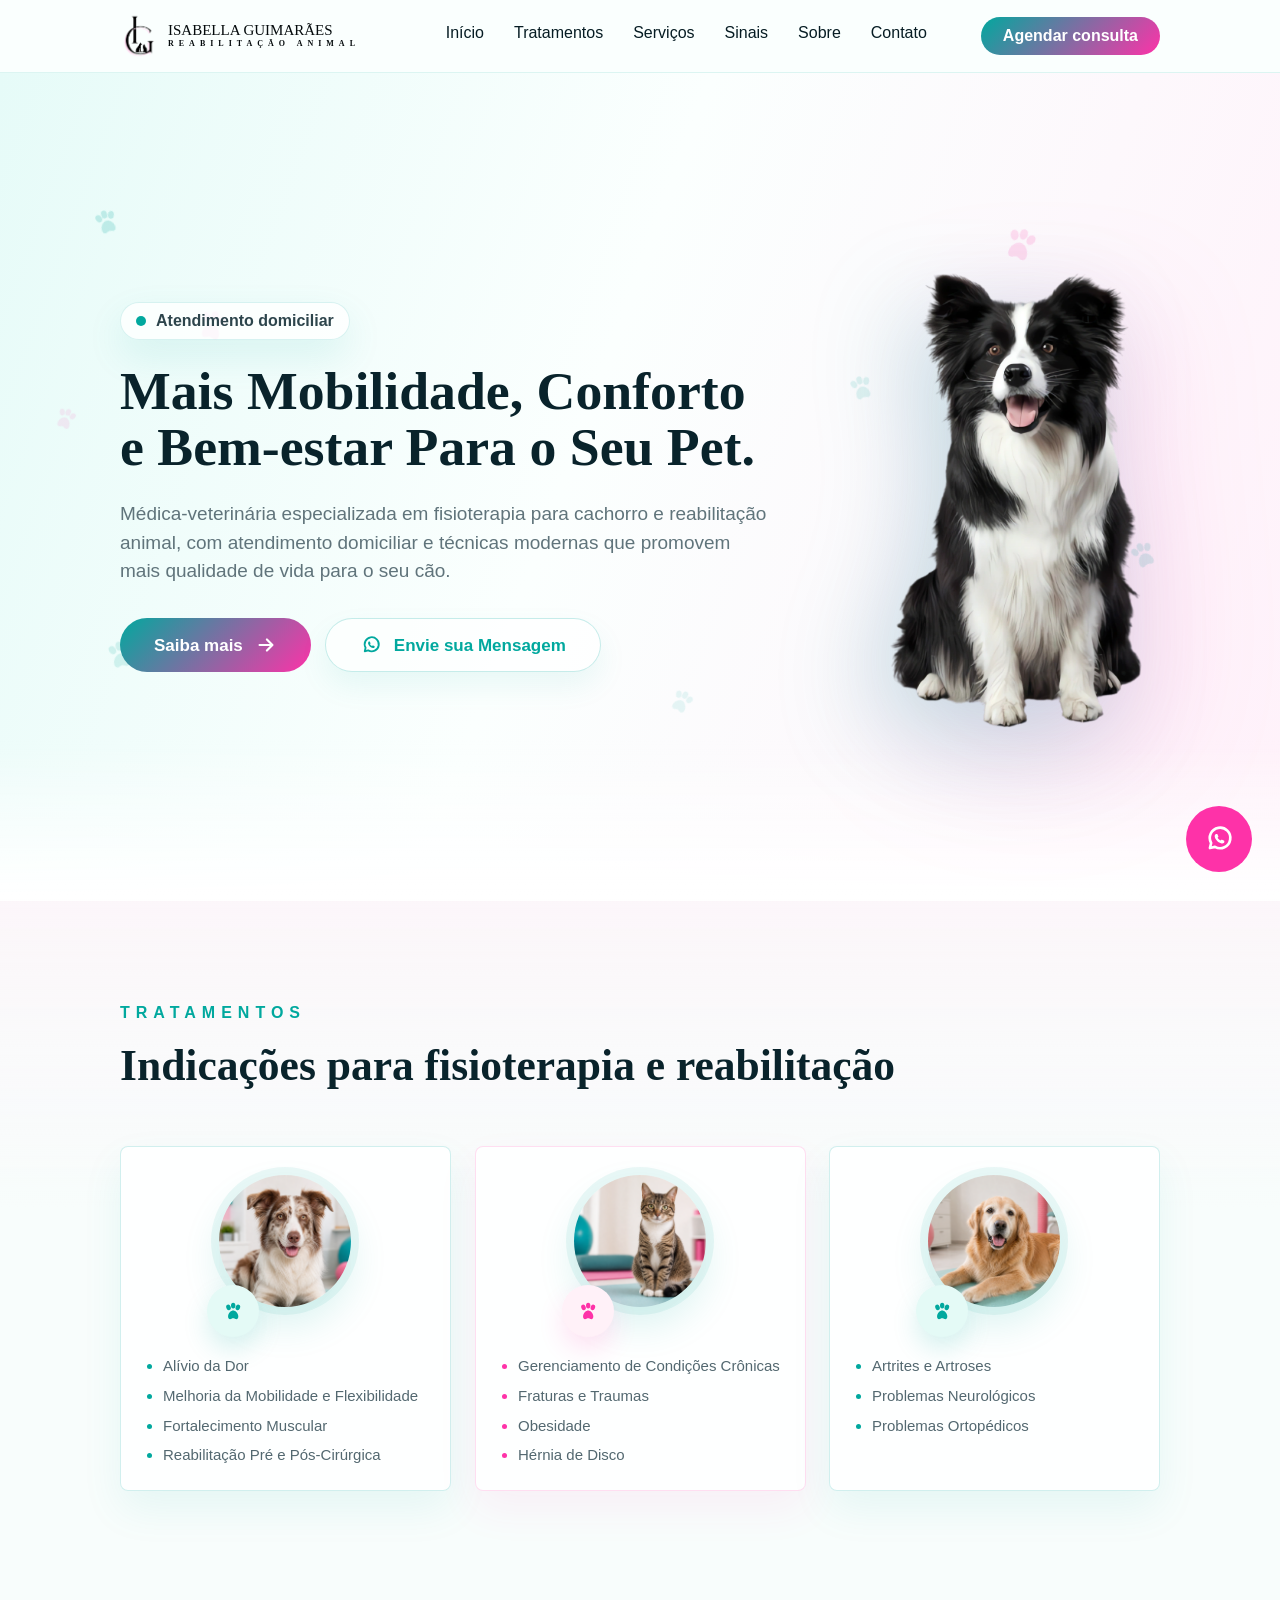
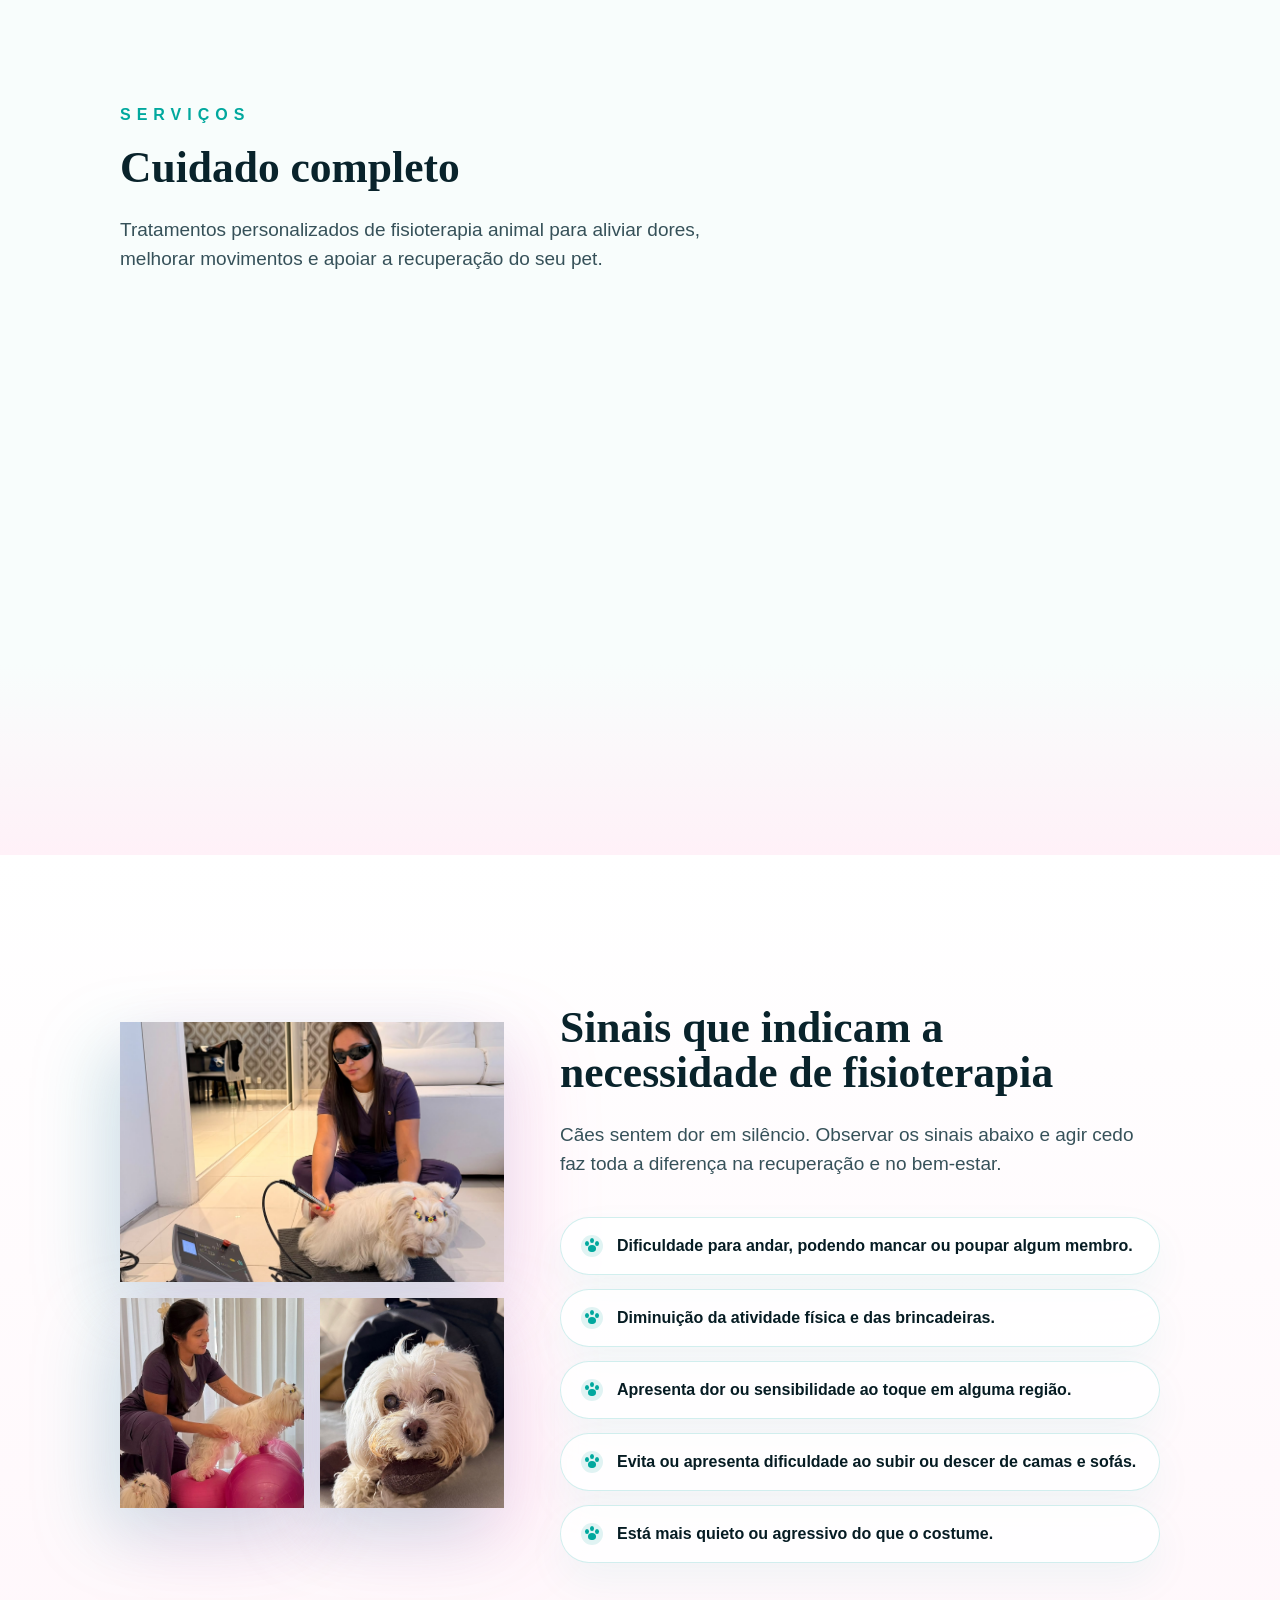
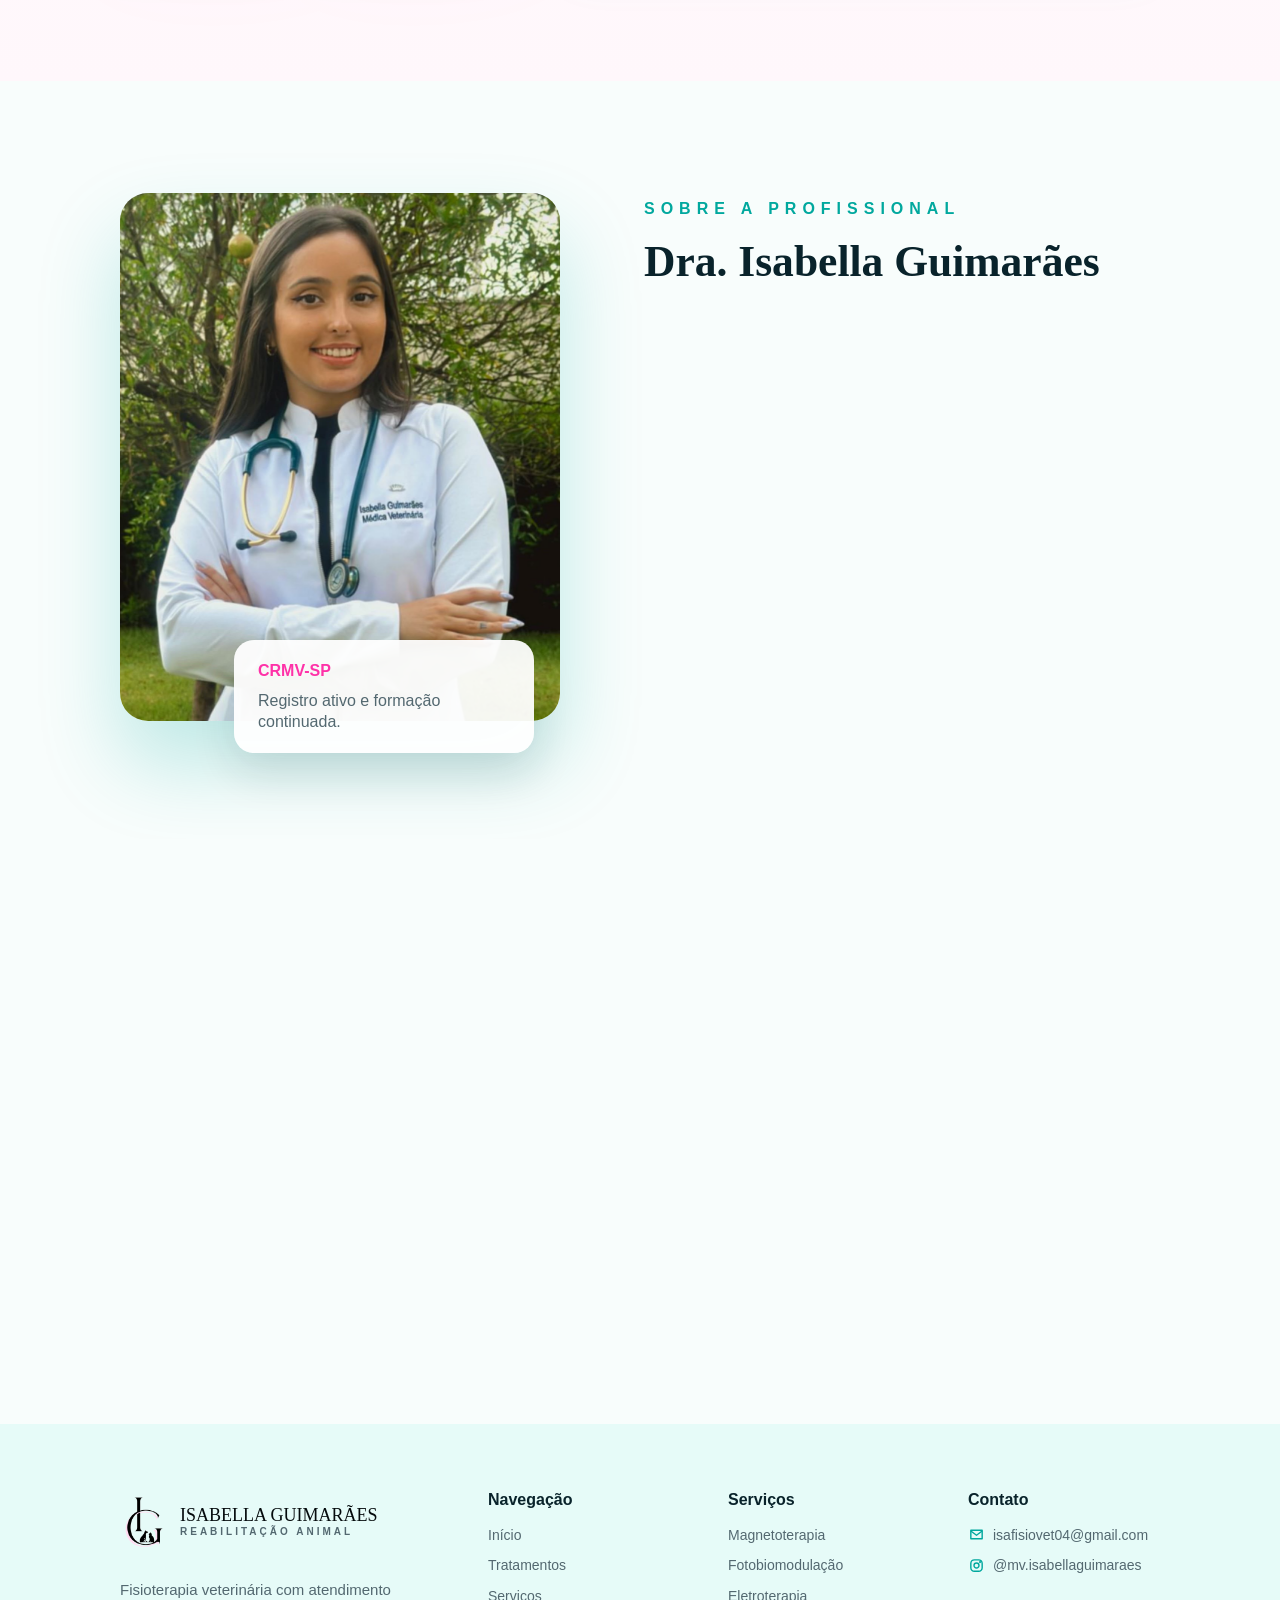
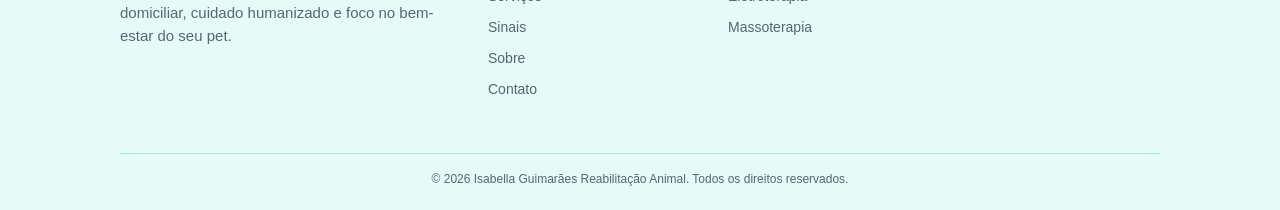
==== commit a9938c28: "Melhora SEO e indexacao do site" ====
--- a/index.html
+++ b/index.html
@@ -3,10 +3,52 @@
 <head>
   <meta charset="UTF-8" />
   <meta name="viewport" content="width=device-width, initial-scale=1.0" />
-  <title>Isabella | Fisioterapia Animal</title>
+  <title>Fisioterapia para cachorro em Sao Paulo | Dra. Isabella Guimaraes Vet</title>
+  <meta name="description" content="Fisioterapia para cachorro e reabilitacao animal domiciliar com a Dra. Isabella Guimaraes. Atendimento veterinario para dor, mobilidade, pos-cirurgico, artrose e bem-estar pet em Sao Paulo." />
+  <meta name="robots" content="index, follow" />
+  <meta name="author" content="Dra. Isabella Guimaraes" />
+  <link rel="canonical" href="https://dra-isabellaguimaraesvet.netlify.app/" />
+  <meta property="og:type" content="website" />
+  <meta property="og:title" content="Fisioterapia para cachorro em Sao Paulo | Dra. Isabella Guimaraes Vet" />
+  <meta property="og:description" content="Fisioterapia animal domiciliar, reabilitacao veterinaria e cuidado humanizado para melhorar mobilidade, conforto e bem-estar do seu pet." />
+  <meta property="og:url" content="https://dra-isabellaguimaraesvet.netlify.app/" />
+  <meta property="og:image" content="https://dra-isabellaguimaraesvet.netlify.app/assets/images/hero-dog-cutout-new.png" />
+  <meta name="twitter:card" content="summary_large_image" />
+  <meta name="twitter:title" content="Fisioterapia para cachorro em Sao Paulo | Dra. Isabella Guimaraes Vet" />
+  <meta name="twitter:description" content="Reabilitacao animal e fisioterapia veterinaria domiciliar para caes e pets." />
   <link rel="icon" type="image/png" href="assets/logo/favicon-isabella.png" />
   <link rel="apple-touch-icon" href="assets/logo/favicon-isabella.png" />
   <link rel="stylesheet" href="style.min.css" />
+  <script type="application/ld+json">
+    {
+      "@context": "https://schema.org",
+      "@type": "VeterinaryCare",
+      "name": "Dra. Isabella Guimaraes Reabilitacao Animal",
+      "url": "https://dra-isabellaguimaraesvet.netlify.app/",
+      "image": "https://dra-isabellaguimaraesvet.netlify.app/assets/images/about-isabella.png",
+      "description": "Fisioterapia para cachorro, reabilitacao animal e atendimento veterinario domiciliar em Sao Paulo.",
+      "email": "isafisiovet04@gmail.com",
+      "telephone": "+5511947218756",
+      "areaServed": {
+        "@type": "City",
+        "name": "Sao Paulo"
+      },
+      "address": {
+        "@type": "PostalAddress",
+        "addressLocality": "Sao Paulo",
+        "addressRegion": "SP",
+        "addressCountry": "BR"
+      },
+      "sameAs": [
+        "https://www.instagram.com/mv.isabellaguimaraes/"
+      ],
+      "medicalSpecialty": [
+        "Fisioterapia animal",
+        "Reabilitacao veterinaria",
+        "Fisioterapia para cachorro"
+      ]
+    }
+  </script>
 </head>
 <body>
   <header class="site-header reveal-item" style="--reveal-delay: 0ms">
@@ -52,7 +94,7 @@
           <h1 class="reveal-item" style="--reveal-delay: 220ms">Mais Mobilidade, Conforto e Bem-estar Para o Seu Pet.</h1>
 
           <p class="intro reveal-item" style="--reveal-delay: 340ms">
-            Médica-veterinária especializada em fisioterapia animal, com atendimento domiciliar e técnicas modernas que promovem mais qualidade de vida para o seu cão.
+            M&eacute;dica-veterin&aacute;ria especializada em fisioterapia para cachorro e reabilita&ccedil;&atilde;o animal, com atendimento domiciliar e t&eacute;cnicas modernas que promovem mais qualidade de vida para o seu c&atilde;o.
 
           </p>
 
@@ -150,7 +192,7 @@
       <div class="services-inner">
         <div class="section-kicker">Serviços</div>
         <h2 id="services-title">Cuidado completo</h2>
-        <p class="services-intro">Tratamentos personalizados para aliviar dores, melhorar movimentos e apoiar a recupera&ccedil;&atilde;o do seu pet.</p>
+        <p class="services-intro">Tratamentos personalizados de fisioterapia animal para aliviar dores, melhorar movimentos e apoiar a recupera&ccedil;&atilde;o do seu pet.</p>
 
         <div class="services-grid">
           <article class="service-card reveal-item" style="--reveal-delay: 80ms">
@@ -285,7 +327,7 @@
         <div class="about-content">
           <div class="section-kicker reveal-item" style="--reveal-delay: 120ms">Sobre a profissional</div>
           <h2 id="about-title" class="reveal-item" style="--reveal-delay: 220ms">Dra. Isabella Guimar&atilde;es</h2>
-          <p class="about-intro reveal-item" style="--reveal-delay: 320ms">M&eacute;dica-veterin&aacute;ria especializada em fisioterapia animal, com atendimento humanizado e foco em devolver mobilidade, conforto e qualidade de vida aos pets.</p>
+          <p class="about-intro reveal-item" style="--reveal-delay: 320ms">M&eacute;dica-veterin&aacute;ria especializada em fisioterapia animal e reabilita&ccedil;&atilde;o veterin&aacute;ria, com atendimento humanizado e foco em devolver mobilidade, conforto e qualidade de vida aos pets.</p>
 
           <div class="about-credentials">
             <article class="about-credential reveal-item" style="--reveal-delay: 380ms">
--- a/style.min.css
+++ b/style.min.css
@@ -1 +1 @@
-﻿:root{--teal:#01a89e;--pink:#fe32a8;--ink:#09232b;--muted:#60747b;--line:#d9eeee}*{box-sizing:border-box}body{margin:0;font-family:Inter,"Segoe UI",Arial,sans-serif;color:var(--ink);background:#ffffff}a{color:inherit;text-decoration:none}.reveal-item{opacity:0;transform:translateY(36px);transition:opacity 0.9s ease,transform 0.9s ease;transition-delay:var(--reveal-delay,0ms);will-change:opacity,transform}.reveal-item.is-visible{opacity:1;transform:translateY(0)}.site-header{position:sticky;top:0;z-index:10;border-bottom:1px solid rgba(1,168,158,0.12);background:rgba(250,255,254,0.9);backdrop-filter:blur(16px);transition:transform 0.35s ease;will-change:transform}.site-header.is-hidden{transform:translateY(-100%)}.nav{width:min(1040px,calc(100% - 128px));min-height:72px;margin:0 auto;display:flex;align-items:center;justify-content:flex-start;gap:36px}.nav-links a{position:relative;padding-bottom:6px}.nav-links a::after{content:"";position:absolute;left:50%;bottom:0;width:0;height:2px;background-color:#01a89e;border-radius:90px;transform:translateX(-50%);transition:width 0.3s ease}.nav-links a:hover::after{width:100%}.brand{display:flex;align-items:center;gap:10px;min-width:220px;flex:0 0 auto}.brand-logo{display:block;width:38px;height:auto;object-fit:contain}.brand-text{display:grid;gap:2px;line-height:1}.brand-text strong{display:block;color:#050b0d;font-family:Georgia,"Times New Roman",serif;font-size:15px;font-weight:500;letter-spacing:0;text-transform:uppercase;white-space:nowrap}.brand-text span{display:block;color:#050b0d;font-family:Georgia,"Times New Roman",serif;font-size:8px;font-weight:600;letter-spacing:5px;text-transform:uppercase;white-space:nowrap}.nav-links{display:flex;align-items:center;justify-content:center;gap:30px;margin-left:auto;color:#061c23;font-size:16px;font-weight:400;line-height:1}.nav-cta{display:inline-flex;align-items:center;justify-content:center;border-radius:90px;padding:11px 22px;font-weight:640;white-space:nowrap;color:#ffffff;border:0;background:linear-gradient(135deg,var(--teal),var(--pink));line-height:1;text-align:center;margin-left:18px;transition:transform 0.25s ease}.nav-cta:hover{transform:scale(0.96)}.nav-toggle{display:none;width:58px;height:58px;border:1px solid rgba(1,168,158,0.16);border-radius:50%;background:rgba(255,255,255,0.42);color:var(--ink);cursor:pointer;place-items:center;transition:background-color 0.25s ease,border-color 0.25s ease,transform 0.25s ease}.nav-toggle:hover{background:rgba(255,255,255,0.7);border-color:rgba(1,168,158,0.28);transform:scale(0.96)}.nav-toggle span{display:block;width:26px;height:3px;grid-area:1 / 1;border-radius:999px;background:currentColor;transition:transform 0.25s ease,opacity 0.2s ease}.nav-toggle span:nth-child(1){transform:translateY(-8px)}.nav-toggle span:nth-child(3){transform:translateY(8px)}.site-header.is-menu-open .nav-toggle span:nth-child(1){transform:rotate(45deg)}.site-header.is-menu-open .nav-toggle span:nth-child(2){opacity:0}.site-header.is-menu-open .nav-toggle span:nth-child(3){transform:rotate(-45deg)}.hero{position:relative;overflow:hidden;min-height:calc(100vh - 72px);background:radial-gradient(circle at 5% 0%,rgba(1,168,158,0.32),transparent 0 28%,transparent 46%),radial-gradient(circle at 93% 46%,rgba(254,50,168,0.24),transparent 0 22%,transparent 44%),linear-gradient(110deg,#e6fbf8 0%,#fbfffe 45%,#fff1fa 100%)}.hero::after{content:"";position:absolute;inset:auto 0 0;height:160px;background:linear-gradient(to bottom,rgba(255,255,255,0),#ffffff);pointer-events:none}.paw-trail{position:absolute;inset:0;z-index:0;overflow:hidden;pointer-events:none}.paw-print{position:absolute;width:var(--paw-size,46px);height:var(--paw-size,46px);color:var(--paw-color,var(--teal));opacity:0;transform:translateY(18px) rotate(var(--paw-rotate,0deg)) scale(0.84);animation:pawAppear 1.1s ease forwards,pawFloat 4.8s ease-in-out infinite;animation-delay:var(--paw-delay,0ms)}@keyframes pawAppear{0%{opacity:0;transform:translateY(18px) rotate(var(--paw-rotate,0deg)) scale(0.84)}100%{opacity:var(--paw-opacity,0.13);transform:translateY(0) rotate(var(--paw-rotate,0deg)) scale(1)}}@keyframes pawFloat{0%,100%{transform:translateY(0) rotate(var(--paw-rotate,0deg)) scale(1)}50%{transform:translateY(-12px) rotate(calc(var(--paw-rotate,0deg) + 5deg)) scale(1.04)}}.hero-inner{position:relative;z-index:1;width:min(1040px,calc(100% - 128px));min-height:calc(100vh - 72px);margin:0 auto;padding:112px 0;display:grid;grid-template-columns:minmax(0,1.18fr) minmax(260px,0.62fr);align-items:center;gap:54px}.hero-copy{max-width:660px;height:440px;display:flex;flex-direction:column;justify-content:center}.hero-mobile-logo{display:none}.eyebrow{width:fit-content;display:inline-flex;align-items:center;gap:10px;margin-bottom:24px;padding:9px 15px;border:1px solid rgba(1,168,158,0.15);border-radius:999px;background:rgba(255,255,255,0.78);color:#2d454c;font-weight:800;box-shadow:0 16px 38px rgba(1,168,158,0.11)}.eyebrow-dot{width:10px;height:10px;flex:0 0 auto;border-radius:50%;background:var(--teal)}h1{margin:0;font-family:Georgia,"Times New Roman",serif;font-size:clamp(44px,4.2vw,58px);line-height:1.04;letter-spacing:0}.intro{max-width:100%;margin:24px 0 0;color:var(--muted);font-size:19px;line-height:1.5}.hero-actions{display:flex;align-items:center;gap:14px;margin-top:32px;flex-wrap:wrap}.hero-cta,.hero-message{width:fit-content;min-width:180px;min-height:54px;display:inline-flex;align-items:center;justify-content:center;gap:12px;padding:0 34px;border-radius:90px;font-size:17px;font-weight:650;line-height:1;text-align:center;white-space:nowrap;transition:transform 0.25s ease,box-shadow 0.25s ease}.hero-cta{color:#ffffff;background:linear-gradient(135deg,var(--teal),var(--pink))}.hero-message{color:var(--teal);border:1px solid rgba(1,168,158,0.22);background:rgba(255,255,255,0.62);box-shadow:0 14px 30px rgba(1,168,158,0.08);backdrop-filter:blur(12px)}.hero-cta:hover,.hero-message:hover{transform:scale(0.96);box-shadow:0 16px 28px rgba(254,50,168,0.22)}.hero-message:hover{box-shadow:0 16px 28px rgba(1,168,158,0.24)}.button-arrow,.hero-message svg{width:22px;height:22px;flex:0 0 auto}.hero-image{position:relative;display:block;width:auto;max-width:min(100%,380px);height:auto;max-height:500px;justify-self:end;object-fit:contain;filter:drop-shadow(-24px 30px 48px rgba(1,168,158,0.22)) drop-shadow(24px 30px 58px rgba(254,50,168,0.16))}.whatsapp{position:fixed;right:28px;bottom:28px;z-index:20;width:66px;height:66px;display:grid;place-items:center;border-radius:50%;color:#ffffff;background:var(--pink);transition:background-color 0.3s ease,transform 0.3s ease}.whatsapp:hover{background:var(--teal);transform:translateY(-3px)}.treatments{position:relative;overflow:hidden;background:radial-gradient(circle at 12% 8%,rgba(1,168,158,0.16),transparent 0 24%,transparent 46%),radial-gradient(circle at 88% 86%,rgba(254,50,168,0.18),transparent 0 28%,transparent 52%),linear-gradient(180deg,rgba(255,241,248,0.55),rgba(255,255,255,0) 44%),#f8fdfc}.treatments-inner{position:relative;z-index:1;width:min(1040px,calc(100% - 128px));margin:0 auto;padding:104px 0 108px}.treatments h2{max-width:780px;margin:22px 0 0;color:var(--ink);font-family:Georgia,"Times New Roman",serif;font-size:clamp(36px,3.4vw,48px);line-height:1.04;letter-spacing:0}.treatments-intro{max-width:640px;margin:24px 0 0;color:#365159;font-size:19px;line-height:1.55}.treatments-grid{display:grid;grid-template-columns:repeat(3,minmax(0,1fr));gap:24px;margin-top:58px}.treatment-card{position:relative;overflow:hidden;min-height:0;padding:28px 22px 24px;border:1px solid rgba(1,168,158,0.18);border-radius:8px;background:rgba(255,255,255,0.86);box-shadow:0 18px 42px rgba(1,168,158,0.08);transition:background 0.25s ease,border-color 0.25s ease,box-shadow 0.25s ease,transform 0.25s ease}.treatment-card:hover{border-color:var(--teal);box-shadow:0 24px 54px rgba(1,168,158,0.14);transform:translateY(-4px)}.treatment-card-pink{border-color:rgba(254,50,168,0.16);box-shadow:0 18px 42px rgba(254,50,168,0.07)}.treatment-card-pink:hover{border-color:var(--pink);box-shadow:0 24px 54px rgba(254,50,168,0.13)}.treatment-media{position:relative;width:132px;height:132px;margin:0 auto;overflow:hidden;border-radius:50%;background:#e6fbf8;box-shadow:0 18px 38px rgba(1,168,158,0.14),0 0 0 8px rgba(1,168,158,0.08)}.treatment-media img{width:100%;height:100%;display:block;object-fit:cover;transition:transform 0.45s ease}.treatment-card:hover .treatment-media img{transform:scale(1.05)}.treatment-card:nth-child(2) .treatment-media img{object-position:center 30%}.treatment-icon{display:inline-flex;align-items:center;justify-content:center;width:52px;height:52px;margin-top:-22px;margin-left:calc(50% - 78px);position:relative;z-index:1;border-radius:50%;background:#e4faf6;color:var(--teal);box-shadow:0 12px 26px rgba(1,168,158,0.16)}.treatment-card-pink .treatment-icon{background:#fff1f8;color:var(--pink);box-shadow:0 12px 26px rgba(254,50,168,0.14)}.treatment-icon svg{width:25px;height:25px}.treatment-card h3{margin:18px 0 0;color:var(--ink);font-family:Georgia,"Times New Roman",serif;font-size:23px;line-height:1.12}.treatment-card p{margin:12px 0 0;color:#536870;font-size:15px;line-height:1.48}.treatment-list{display:grid;gap:8px;margin:18px 0 0;padding-left:20px;color:#536870;font-family:inherit;font-size:15px;font-weight:500;line-height:1.45}.treatment-list li::marker{color:var(--teal)}.treatment-card-pink .treatment-list li::marker{color:var(--pink)}.services{position:relative;overflow:hidden;background:radial-gradient(circle at 50% 100%,rgba(255,241,248,0.95),transparent 0 34%,transparent 58%),#f8fdfc}.services::after{content:"";position:absolute;inset:auto 0 0;height:190px;background:linear-gradient(to top,#fff1f8,rgba(255,241,248,0));pointer-events:none}.services-inner{position:relative;z-index:1;width:min(1040px,calc(100% - 128px));margin:0 auto;padding:108px 0 118px}.section-kicker{color:var(--teal);font-size:16px;font-weight:800;letter-spacing:6px;line-height:1;text-transform:uppercase}.services h2{max-width:780px;margin:22px 0 0;color:var(--ink);font-family:Georgia,"Times New Roman",serif;font-size:clamp(36px,3.4vw,48px);line-height:1.04;letter-spacing:0}.services h2 span{color:transparent;background:linear-gradient(135deg,var(--teal),var(--pink));-webkit-background-clip:text;background-clip:text}.services-intro{max-width:640px;margin:24px 0 0;color:#365159;font-size:19px;line-height:1.55}.services-grid{width:min(1000px,100%);display:grid;grid-template-columns:repeat(2,minmax(0,1fr));align-items:start;gap:22px;margin:72px auto 0}.service-card,.service-photo-card{min-height:185px;border:1px solid rgba(1,168,158,0.18);border-radius:22px}.service-card{position:relative;display:flex;flex-direction:column;align-items:flex-start;padding:22px 24px 20px;background:rgba(255,255,255,0.76);color:var(--ink);box-shadow:0 22px 56px rgba(1,168,158,0.08);transition:background-color 0.3s ease,border-color 0.3s ease,color 0.3s ease,box-shadow 0.3s ease,transform 0.3s ease}.service-card:hover,.service-card.is-expanded{color:#ffffff;border-color:transparent;background:var(--teal);box-shadow:0 28px 60px rgba(1,168,158,0.22);transform:translateY(-6px)}.service-card-pink:hover,.service-card-pink.is-expanded{background:var(--pink);box-shadow:0 28px 60px rgba(254,50,168,0.2)}.service-icon{width:52px;height:52px;display:grid;place-items:center;border-radius:18px;color:#ffffff;background:var(--teal);transition:background-color 0.3s ease,color 0.3s ease}.service-card-pink .service-icon{background:var(--pink)}.service-card:hover .service-icon,.service-card.is-expanded .service-icon{color:var(--teal);background:#ffffff}.service-card-pink:hover .service-icon,.service-card-pink.is-expanded .service-icon{color:var(--pink)}.service-icon svg{width:27px;height:27px}.service-card-header{width:100%;display:flex;align-items:center;justify-content:space-between;gap:18px;margin-top:18px}.service-card h3{margin:0;font-family:Georgia,"Times New Roman",serif;font-size:24px;line-height:1.12}.service-toggle{width:42px;height:42px;flex:0 0 auto;display:grid;place-items:center;border:1px solid rgba(1,168,158,0.16);border-radius:50%;color:var(--teal);background:#ffffff;cursor:pointer;transition:background-color 0.25s ease,color 0.25s ease,transform 0.25s ease}.service-card-pink .service-toggle{color:var(--pink)}.service-toggle:hover{transform:scale(0.94)}.service-toggle svg{width:22px;height:22px;transition:transform 0.3s ease}.service-card.is-expanded .service-toggle svg{transform:rotate(180deg)}.service-card p{max-height:0;margin:0;overflow:hidden;color:#536870;font-size:16px;line-height:1.52;opacity:0;transition:max-height 0.45s ease,margin 0.35s ease,opacity 0.35s ease,color 0.3s ease}.service-card:hover p,.service-card.is-expanded p{color:rgba(255,255,255,0.92)}.service-card.is-expanded p{max-height:230px;margin-top:18px;opacity:1}.service-photo-card{position:relative;overflow:hidden;background:linear-gradient(135deg,rgba(1,168,158,0.08),rgba(254,50,168,0.08)),url("assets/images/service-fisio-balance.png") center center / cover no-repeat,rgba(255,255,255,0.7);box-shadow:0 24px 58px rgba(254,50,168,0.09)}.service-photo-card-alt{background:linear-gradient(135deg,rgba(254,50,168,0.08),rgba(1,168,158,0.08)),url("assets/images/service-laser.png") center center / cover no-repeat,rgba(255,255,255,0.7)}.signs{overflow:hidden;background:radial-gradient(circle at 48% 100%,rgba(255,241,248,0.95),transparent 0 36%,transparent 62%),linear-gradient(180deg,#ffffff 0%,#fff7fb 100%)}.signs-inner{width:min(1040px,calc(100% - 128px));margin:0 auto;padding:112px 0 118px;display:grid;grid-template-columns:minmax(320px,0.78fr) minmax(0,1.22fr);align-items:center;gap:56px}.signs-media{display:grid;grid-template-columns:repeat(2,minmax(0,1fr));gap:16px;scroll-behavior:smooth}.signs-carousel{position:relative}.signs-carousel-viewport{display:contents}.signs-photo{display:block;width:100%;height:210px;object-fit:cover;border-radius:0;background:transparent;filter:drop-shadow(-20px 24px 34px rgba(1,168,158,0.18)) drop-shadow(20px 24px 38px rgba(254,50,168,0.14))}.signs-photo:first-child{grid-column:1 / -1;height:260px}.signs-carousel-button,.signs-carousel-dots{display:none}.signs-carousel-button{position:absolute;z-index:2;top:50%;width:44px;height:44px;place-items:center;border:1px solid rgba(1,168,158,0.18);border-radius:50%;color:var(--teal);background:rgba(255,255,255,0.92);box-shadow:0 14px 26px rgba(1,168,158,0.14),0 16px 30px rgba(254,50,168,0.1);transform:translateY(-50%);transition:color 0.25s ease,transform 0.25s ease,box-shadow 0.25s ease}.signs-carousel-button:hover{color:var(--pink);transform:translateY(-50%) scale(0.94);box-shadow:0 18px 34px rgba(1,168,158,0.18),0 18px 38px rgba(254,50,168,0.14)}.signs-carousel-button svg{width:22px;height:22px}.signs-carousel-prev{left:-18px}.signs-carousel-next{right:-18px}.signs-carousel-dots{align-items:center;justify-content:center;gap:8px;margin-top:16px}.signs-carousel-dots button{width:8px;height:8px;padding:0;border:0;border-radius:50%;background:rgba(1,168,158,0.28);transition:width 0.25s ease,background-color 0.25s ease}.signs-carousel-dots button.is-active{width:24px;border-radius:999px;background:linear-gradient(135deg,var(--teal),var(--pink))}.signs-kicker{color:var(--pink)}.signs h2{max-width:780px;margin:22px 0 0;color:var(--ink);font-family:Georgia,"Times New Roman",serif;font-size:clamp(36px,3.4vw,48px);line-height:1.04;letter-spacing:0}.signs h2 span{color:inherit;background:none}.signs-intro{max-width:720px;margin:24px 0 0;color:#365159;font-size:19px;line-height:1.55}.signs-list{display:grid;gap:14px;margin:38px 0 0;padding:0;list-style:none}.signs-list li{display:flex;align-items:center;gap:14px;min-height:58px;padding:14px 20px;border:1px solid rgba(1,168,158,0.18);border-radius:999px;background:rgba(255,255,255,0.82);color:#061c23;font-size:16px;font-weight:620;box-shadow:0 18px 42px rgba(1,168,158,0.06);transition:border-color 0.25s ease,box-shadow 0.25s ease,transform 0.25s ease}.signs-list li:hover{border-color:rgba(1,168,158,0.34);box-shadow:0 20px 44px rgba(1,168,158,0.1),0 18px 42px rgba(254,50,168,0.08);transform:scale(1.025)}.signs-list li span{width:22px;height:22px;flex:0 0 auto;display:grid;place-items:center;position:relative;border:0;border-radius:50%;color:var(--teal);background:rgba(1,168,158,0.12)}.signs-list li span::before{content:"";position:absolute;left:7px;top:10px;width:8px;height:7px;border-radius:50% 50% 45% 45%;background:currentColor}.signs-list li span::after{content:"";position:absolute;left:9px;top:3px;width:4px;height:5px;border-radius:50%;background:currentColor;box-shadow:-5px 3px 0 currentColor,5px 3px 0 currentColor}.about{overflow:hidden;background:radial-gradient(circle at 17% 58%,rgba(1,168,158,0.14),transparent 0 24%,transparent 44%),radial-gradient(circle at 83% 20%,rgba(254,50,168,0.1),transparent 0 24%,transparent 46%),#f8fdfc}.about-inner{width:min(1040px,calc(100% - 128px));margin:0 auto;padding:112px 0 118px;display:grid;grid-template-columns:minmax(320px,0.95fr) minmax(0,1.05fr);align-items:center;gap:58px}.about-media{position:relative;max-width:440px}.about-image{display:block;width:100%;aspect-ratio:4 / 4.8;object-fit:cover;object-position:center;border-radius:28px;box-shadow:0 42px 82px rgba(1,168,158,0.24)}.about-badge{position:absolute;right:26px;bottom:-32px;width:min(300px,calc(100% - 52px));padding:20px 24px;border-radius:20px;background:rgba(255,255,255,0.94);color:#536870;font-size:16px;line-height:1.35;box-shadow:0 20px 44px rgba(9,35,43,0.12)}.about-badge span{display:block;margin-bottom:8px;color:var(--pink);font-weight:800}.about h2{max-width:680px;margin:22px 0 0;color:var(--ink);font-family:Georgia,"Times New Roman",serif;font-size:clamp(36px,3.4vw,48px);line-height:1.04;letter-spacing:0}.about-intro{max-width:690px;margin:24px 0 0;color:#365159;font-size:19px;line-height:1.55}.about-credentials{display:grid;grid-template-columns:repeat(2,minmax(0,300px));justify-content:start;gap:12px;margin-top:34px}.about-credential{display:flex;align-items:center;gap:12px;height:76px;padding:14px 16px;border:1px solid rgba(1,168,158,0.18);border-radius:20px;background:rgba(255,255,255,0.78);box-shadow:0 18px 42px rgba(1,168,158,0.06);text-align:left}.about-icon{width:40px;height:40px;flex:0 0 auto;display:grid;place-items:center;border-radius:50%;color:#ffffff;background:linear-gradient(135deg,var(--teal),var(--pink))}.about-icon svg{width:22px;height:22px}.about-credential h3{margin:0;color:#061c23;font-size:14px;line-height:1.15}.about-credential p{margin:4px 0 0;color:#536870;font-size:12px;line-height:1.2}.about-cta{width:fit-content;min-height:54px;display:inline-flex;align-items:center;justify-content:center;gap:12px;margin-top:34px;padding:0 28px;border-radius:999px;color:#ffffff;background:linear-gradient(135deg,var(--teal),var(--pink));font-weight:760;white-space:nowrap;box-shadow:0 18px 34px rgba(1,168,158,0.16);transition:transform 0.25s ease,box-shadow 0.25s ease}.about-cta:hover{transform:scale(0.96);box-shadow:0 20px 38px rgba(254,50,168,0.2)}.about-cta svg{width:22px;height:22px}.contact{background:radial-gradient(circle at 20% 20%,rgba(1,168,158,0.13),transparent 0 25%,transparent 48%),#f8fdfc;padding:42px 0 128px}.contact-inner{width:min(1040px,calc(100% - 128px));margin:0 auto;display:grid;grid-template-columns:minmax(0,1fr) minmax(360px,0.9fr);align-items:center;gap:42px;padding:62px 44px;border-radius:34px;color:#ffffff;background:linear-gradient(135deg,var(--teal) 0%,#7379a8 48%,var(--pink) 100%);box-shadow:0 34px 70px rgba(1,168,158,0.22),0 30px 76px rgba(254,50,168,0.16)}.contact-copy,.contact-info,.contact-info-card,.contact-info-card div{min-width:0}.contact-kicker{color:rgba(255,255,255,0.9);font-size:13px;font-weight:820;letter-spacing:6px;line-height:1;text-transform:uppercase}.contact h2{max-width:540px;margin:14px 0 0;font-family:Georgia,"Times New Roman",serif;font-size:clamp(28px,2.7vw,38px);line-height:1.08;letter-spacing:0;overflow-wrap:anywhere}.contact-copy p{max-width:560px;margin:14px 0 0;color:rgba(255,255,255,0.9);font-size:16px;line-height:1.5;overflow-wrap:anywhere}.contact-actions{display:flex;align-items:center;gap:14px;margin-top:22px;flex-wrap:wrap}.contact-whatsapp,.contact-phone{max-width:100%;min-width:0;min-height:44px;display:inline-flex;align-items:center;justify-content:center;gap:12px;border-radius:999px;font-weight:800;transition:transform 0.25s ease,background-color 0.25s ease,border-color 0.25s ease}.contact-whatsapp{padding:0 26px;color:var(--teal);background:#ffffff}.contact-phone{padding:0 22px;color:#ffffff;border:1px solid rgba(255,255,255,0.36);background:rgba(255,255,255,0.08)}.contact-whatsapp:hover,.contact-phone:hover{transform:scale(0.96)}.contact-whatsapp svg,.contact-phone svg{width:22px;height:22px}.contact-info{display:grid;gap:10px}.contact-info-card{display:flex;align-items:center;gap:16px;min-height:60px;padding:12px 16px;border:1px solid rgba(255,255,255,0.22);border-radius:22px;background:rgba(255,255,255,0.12);box-shadow:inset 0 1px 0 rgba(255,255,255,0.08);transition:background-color 0.25s ease,transform 0.25s ease,box-shadow 0.25s ease}.contact-info-card:hover{background:rgba(255,255,255,0.18);box-shadow:inset 0 1px 0 rgba(255,255,255,0.12),0 18px 34px rgba(9,35,43,0.12);transform:scale(1.025)}.contact-info-icon{width:36px;height:36px;flex:0 0 auto;display:grid;place-items:center;border-radius:50%;color:var(--pink);background:#ffffff}.contact-info-icon svg{width:20px;height:20px}.contact-info-card h3{margin:0;color:#ffffff;font-size:15px;line-height:1.2}.contact-info-card p{margin:3px 0 0;color:rgba(255,255,255,0.8);font-size:14px;line-height:1.3;overflow-wrap:anywhere}.contact-info-card a{color:inherit}.site-footer{background:radial-gradient(circle at 12% 0%,rgba(1,168,158,0.12),transparent 0 24%,transparent 44%),radial-gradient(circle at 88% 100%,rgba(254,50,168,0.06),transparent 0 24%,transparent 46%),#e6fbf8;color:var(--ink)}.footer-inner{width:min(1040px,calc(100% - 128px));margin:0 auto;padding:68px 0 54px;display:grid;grid-template-columns:minmax(260px,1.25fr) repeat(3,minmax(150px,0.75fr));gap:48px}.footer-logo{display:inline-flex;align-items:center;gap:12px}.footer-logo img{width:48px;height:auto}.footer-logo span{display:grid;gap:3px;line-height:1}.footer-logo strong{font-family:Georgia,"Times New Roman",serif;color:#050b0d;font-size:18px;font-weight:500;letter-spacing:0;text-transform:uppercase}.footer-logo small{color:#536870;font-size:10px;font-weight:700;letter-spacing:3px;text-transform:uppercase}.footer-brand p{max-width:320px;margin:22px 0 0;color:#536870;font-size:15px;line-height:1.55}.footer-column{display:grid;align-content:start;gap:12px}.footer-column h2{margin:0 0 6px;color:var(--ink);font-size:16px;line-height:1}.footer-column a{width:fit-content;display:inline-flex;align-items:center;gap:8px;color:#536870;font-size:14px;line-height:1.35;transition:color 0.25s ease}.footer-column a svg{width:17px;height:17px;flex:0 0 auto;color:var(--teal);transition:color 0.25s ease}.footer-column a:hover{color:var(--teal)}.footer-column a:hover svg{color:var(--teal)}.footer-contact a:nth-of-type(2):hover{color:var(--pink)}.footer-contact a:nth-of-type(2):hover svg{color:var(--pink)}.footer-bottom{width:min(1040px,calc(100% - 128px));margin:0 auto;padding:18px 0 24px;display:flex;align-items:center;justify-content:center;gap:18px;border-top:1px solid rgba(1,168,158,0.26);color:#536870;font-size:12px;text-align:center}.footer-bottom a{color:var(--teal);font-weight:800}@media (max-width:1100px){.nav{width:min(100% - 48px,760px);min-height:auto;gap:28px}.hero-inner{width:min(920px,calc(100% - 72px))}.hero-inner{gap:42px}.nav-links{gap:26px}.nav-cta{margin-left:4px}.site-header{background:rgba(239,252,250,0.92)}.nav{position:relative;display:grid;grid-template-columns:minmax(0,1fr) auto;align-items:center;gap:0;padding:14px 0}.nav-links{grid-column:1 / -1;grid-row:2;display:flex;align-items:center;flex-direction:column;gap:20px;width:100%;max-height:0;margin:0;overflow:hidden;color:var(--ink);font-size:20px;line-height:1;opacity:0;pointer-events:none;transform:translateY(-10px);visibility:hidden;transition:max-height 0.45s ease,margin 0.45s ease,opacity 0.35s ease,transform 0.35s ease,visibility 0.35s ease}.nav-toggle{display:grid;grid-column:2;grid-row:1;justify-self:end}.brand{grid-column:1;grid-row:1}.nav-cta{grid-column:1 / -1;grid-row:3;display:inline-flex;width:min(100%,220px);max-height:0;min-height:0;justify-self:center;margin:0;overflow:hidden;padding-top:0;padding-bottom:0;font-size:16px;font-weight:700;opacity:0;pointer-events:none;transform:translateY(-10px);visibility:hidden;transition:max-height 0.45s ease,min-height 0.45s ease,margin 0.45s ease,padding 0.45s ease,opacity 0.35s ease,transform 0.35s ease,visibility 0.35s ease}.site-header.is-menu-open .nav-links{max-height:220px;margin:36px 0 0;opacity:1;pointer-events:auto;transform:translateY(0);visibility:visible}.site-header.is-menu-open .nav-links a{padding-bottom:0;transition:color 0.25s ease}.site-header.is-menu-open .nav-links a:active,.site-header.is-menu-open .nav-links a:focus-visible{color:var(--teal)}.site-header.is-menu-open .nav-links a::after{display:none}.site-header.is-menu-open .nav-cta{max-height:46px;min-height:46px;margin:28px 0 10px;padding-top:11px;padding-bottom:11px;opacity:1;pointer-events:auto;transform:translateY(0);visibility:visible}h1{font-size:clamp(44px,4.8vw,56px)}.hero-image{max-width:min(100%,310px);max-height:390px}.hero-copy{height:350px}.services-inner{width:min(920px,calc(100% - 72px))}.treatments-inner{width:min(920px,calc(100% - 72px))}.treatments-grid{grid-template-columns:repeat(3,minmax(0,1fr))}.signs-inner{width:min(920px,calc(100% - 72px));grid-template-columns:1fr;gap:48px}.signs-content{order:-1}.about-inner{width:min(920px,calc(100% - 72px));grid-template-columns:1fr;gap:64px}.about-content{order:-1;text-align:center}.about h2,.about-intro{margin-left:auto;margin-right:auto}.about-credentials{justify-content:center}.about-cta{margin-left:auto;margin-right:auto}.about-media{max-width:500px;margin:0 auto}.contact-inner{width:min(920px,calc(100% - 72px));grid-template-columns:1fr;gap:42px}.footer-inner,.footer-bottom{width:min(920px,calc(100% - 72px))}.footer-inner{grid-template-columns:repeat(2,minmax(0,1fr))}.services-grid{grid-template-columns:repeat(2,minmax(0,1fr))}}@media (max-width:940px){.site-header{background:rgba(239,252,250,0.92)}.nav{position:relative;width:min(100% - 48px,760px);min-height:auto;padding:14px 0;display:grid;grid-template-columns:minmax(0,1fr) auto;align-items:center;gap:0}.nav-links{grid-column:1 / -1;grid-row:2;display:flex;align-items:center;flex-direction:column;gap:20px;width:100%;max-height:0;margin:0;overflow:hidden;color:var(--ink);font-size:20px;line-height:1;opacity:0;pointer-events:none;transform:translateY(-10px);visibility:hidden;transition:max-height 0.45s ease,margin 0.45s ease,opacity 0.35s ease,transform 0.35s ease,visibility 0.35s ease}.nav-toggle{display:grid;grid-column:2;grid-row:1;justify-self:end}.brand{grid-column:1;grid-row:1}.nav-cta{grid-column:1 / -1;grid-row:3;display:inline-flex;width:min(100%,220px);max-height:0;min-height:0;justify-self:center;margin:0;overflow:hidden;padding-top:0;padding-bottom:0;font-size:16px;font-weight:700;opacity:0;pointer-events:none;transform:translateY(-10px);visibility:hidden;transition:max-height 0.45s ease,min-height 0.45s ease,margin 0.45s ease,padding 0.45s ease,opacity 0.35s ease,transform 0.35s ease,visibility 0.35s ease}.site-header.is-menu-open .nav-links{max-height:220px;margin:36px 0 0;opacity:1;pointer-events:auto;transform:translateY(0);visibility:visible}.site-header.is-menu-open .nav-links a{padding-bottom:0;transition:color 0.25s ease}.site-header.is-menu-open .nav-links a:active,.site-header.is-menu-open .nav-links a:focus-visible{color:var(--teal)}.site-header.is-menu-open .nav-links a::after{display:none}.site-header.is-menu-open .nav-cta{max-height:46px;min-height:46px;margin:28px 0 10px;padding-top:11px;padding-bottom:11px;opacity:1;pointer-events:auto;transform:translateY(0);visibility:visible}.hero{min-height:auto}.hero-inner{width:min(760px,calc(100% - 48px));min-height:auto;padding:84px 0;grid-template-columns:1fr;gap:34px}.hero-image{max-width:min(100%,330px);max-height:390px;justify-self:center}.hero-copy{height:auto}.services-inner{width:min(760px,calc(100% - 48px));padding:84px 0 96px}.treatments-inner{width:min(760px,calc(100% - 48px));padding:84px 0 92px}.treatments-grid{grid-template-columns:1fr;margin-top:48px}.treatment-card{text-align:center}.treatment-icon{margin-left:auto;margin-right:auto}.treatment-list{width:min(100%,360px);margin-left:auto;margin-right:auto;text-align:left}.treatment-media{width:124px;height:124px}.signs-inner{width:min(760px,calc(100% - 48px));padding:84px 0 96px}.about-inner{width:min(760px,calc(100% - 48px));padding:84px 0 96px}.contact{padding:42px 0 110px}.contact-inner{width:min(760px,calc(100% - 48px));padding:32px 28px;border-radius:28px}.footer-inner,.footer-bottom{width:min(760px,calc(100% - 48px))}.services-grid{grid-template-columns:1fr;margin-top:48px}.service-card,.service-photo-card{min-height:180px}}@media (min-width:621px) and (max-width:1100px){.signs-carousel{width:min(100%,560px);margin:0 auto 34px;padding:14px;border:1px solid rgba(9,35,43,0.08);border-radius:30px;background:rgba(248,250,250,0.94);box-shadow:0 24px 52px rgba(9,35,43,0.1);backdrop-filter:blur(16px)}.signs-carousel-viewport{display:block;overflow:hidden;border-radius:22px}.signs-media{display:flex;gap:0;overflow:visible;padding:0;scroll-snap-type:x mandatory;scrollbar-width:thin;scrollbar-width:none;transition:transform 850ms cubic-bezier(0.22,1,0.36,1);will-change:transform}.signs-media::-webkit-scrollbar{display:none}.signs-photo,.signs-photo:first-child{flex:0 0 100%;grid-column:auto;height:360px;object-fit:contain;border-radius:22px;filter:none;scroll-snap-align:center}.signs-carousel-button{display:grid;box-shadow:0 14px 28px rgba(9,35,43,0.12)}.signs-carousel-button:hover{box-shadow:0 18px 34px rgba(9,35,43,0.16)}.signs-carousel-dots{display:flex;position:absolute;left:50%;bottom:-28px;margin-top:0;transform:translateX(-50%)}.signs-carousel-dots button.is-active{background:var(--teal)}}@media (max-width:620px){.nav{width:min(100% - 64px,1180px)}.brand{min-width:0;max-width:calc(100vw - 96px);overflow:hidden}.brand-logo{width:clamp(38px,8vw,44px);flex:0 0 auto}.brand-text{min-width:0}.brand-text strong{max-width:100%;overflow:hidden;font-size:clamp(18px,4.2vw,21px);text-overflow:ellipsis}.brand-text span{display:block;color:var(--muted);font-family:Inter,"Segoe UI",Arial,sans-serif;max-width:100%;overflow:hidden;font-size:clamp(10px,2.4vw,12px);font-weight:500;letter-spacing:1.2px;text-overflow:ellipsis}.nav-toggle{width:clamp(54px,11vw,58px);height:clamp(54px,11vw,58px)}.hero-inner{width:min(100% - 64px,1180px);padding-top:150px;padding-bottom:62px;gap:66px}.hero-copy{align-items:center;text-align:center}.hero-mobile-logo{display:block;width:min(78%,292px);height:auto;margin:0 auto 120px}.eyebrow{gap:8px;padding:8px 13px;font-size:12px}.eyebrow-dot{width:8px;height:8px}h1{font-size:clamp(26px,7.2vw,32px)}.intro{margin-top:32px;font-size:17px}.hero-actions{justify-content:center;gap:12px}.hero-cta,.hero-message{width:min(100%,220px);min-width:0;min-height:48px;justify-content:center;padding:0 14px;font-size:clamp(14px,3.8vw,16px)}.hero-image{max-width:min(100%,280px);max-height:360px;justify-self:center}.whatsapp{width:58px;height:58px;right:18px;bottom:18px}.services-inner{width:min(100% - 64px,1180px)}.treatments-inner{width:min(100% - 64px,1180px)}.signs-inner{width:min(100% - 64px,1180px);padding:84px 0 92px;gap:38px}.about-inner{width:min(100% - 64px,1180px);padding:84px 0 92px;gap:58px}.contact-inner{width:calc(100% - 32px);padding:34px 20px 32px;border-radius:24px}.about-content{order:-1}.section-kicker{font-size:13px;letter-spacing:4px}.services h2{font-size:clamp(26px,7.4vw,32px)}.treatments h2{font-size:clamp(26px,7.4vw,32px)}.treatments .section-kicker,.treatments h2,.services .section-kicker,.services h2,.signs .section-kicker,.signs h2{margin-left:auto;margin-right:auto;text-align:center}.treatments-grid{gap:22px}.treatment-card{padding:22px 16px 18px}.treatment-media{width:96px;height:96px;margin:0 auto}.treatment-icon{width:42px;height:42px;margin-top:-21px;margin-left:calc(50% - 56px)}.treatment-icon svg{width:20px;height:20px}.treatment-list{gap:6px;width:min(100%,260px);margin-top:14px;padding-left:18px;font-size:13px;line-height:1.35;overflow-wrap:anywhere}.signs h2{font-size:clamp(26px,7.4vw,32px)}.about h2{font-size:clamp(26px,7.4vw,32px)}.contact h2{font-size:clamp(22px,6.6vw,28px)}.services-intro{font-size:17px;text-align:left}.treatments-intro{font-size:17px;text-align:left}.signs-intro{font-size:17px;text-align:left}.about-intro{font-size:17px;text-align:left}.contact-copy p{font-size:16px}.contact-kicker{font-size:11px;letter-spacing:4px}.contact-actions,.contact-whatsapp,.contact-phone{width:100%}.contact-actions{align-items:stretch;gap:12px}.contact-whatsapp,.contact-phone{padding-left:12px;padding-right:12px;white-space:normal;text-align:center;line-height:1.2}.contact-info-card{align-items:flex-start;gap:12px;border-radius:18px;width:100%;max-width:100%;padding:14px}.contact-info-icon{width:34px;height:34px}.contact-info-card h3{font-size:14px}.contact-info-card p{font-size:13px}.contact-info-card:hover,.contact-whatsapp:hover,.contact-phone:hover{transform:none}.footer-inner,.footer-bottom{width:min(100% - 64px,1180px)}.footer-inner{grid-template-columns:1fr;gap:32px;padding:54px 0 40px;text-align:center}.footer-logo{justify-content:center}.footer-brand p{margin-left:auto;margin-right:auto}.footer-column{justify-items:center}.footer-column a{justify-content:center}.footer-bottom{align-items:center;flex-direction:row;text-align:center}.about-image{aspect-ratio:4 / 4.4;border-radius:22px}.about-badge{position:relative;right:auto;bottom:auto;width:calc(100% - 32px);margin:-34px auto 0}.about-credentials{grid-template-columns:1fr}.about-credential{justify-content:flex-start;text-align:left}.about-cta{width:100%;min-height:48px;gap:8px;padding:0 14px;font-size:clamp(13px,3.5vw,15px)}.about-cta svg{width:18px;height:18px}.signs-media{display:flex;gap:0;overflow:visible;padding:0;scroll-snap-type:x mandatory;scrollbar-width:none;transition:transform 850ms cubic-bezier(0.22,1,0.36,1);will-change:transform}.signs-media::-webkit-scrollbar{display:none}.signs-photo,.signs-photo:first-child{flex:0 0 100%;grid-column:auto;height:260px;object-fit:contain;border-radius:22px;filter:none;scroll-snap-align:center}.signs-carousel{margin-bottom:34px;padding:12px;border:1px solid rgba(9,35,43,0.08);border-radius:28px;background:rgba(248,250,250,0.94);box-shadow:0 22px 46px rgba(9,35,43,0.1);backdrop-filter:blur(16px)}.signs-carousel-viewport{display:block;overflow:hidden;border-radius:22px}.signs-carousel-button{display:grid;width:38px;height:38px;box-shadow:0 12px 24px rgba(9,35,43,0.12)}.signs-carousel-button:hover{box-shadow:0 14px 28px rgba(9,35,43,0.16)}.signs-carousel-prev{left:8px}.signs-carousel-next{right:8px}.signs-carousel-dots{display:flex;position:absolute;left:50%;bottom:-28px;margin-top:0;transform:translateX(-50%)}.signs-carousel-dots button.is-active{background:var(--teal)}.signs-list li{border-radius:22px;font-size:14px;line-height:1.35}.service-card{padding:22px 20px 20px}.service-card h3{font-size:22px}.service-card:nth-child(3) .service-icon{background:var(--teal)}.service-card:nth-child(3) .service-toggle{color:var(--teal)}.service-card:nth-child(3):hover,.service-card:nth-child(3).is-expanded{background:var(--teal);box-shadow:0 28px 60px rgba(1,168,158,0.22)}.service-card:nth-child(3):hover .service-icon,.service-card:nth-child(3).is-expanded .service-icon{color:var(--teal);background:#ffffff}.service-card:nth-child(4) .service-icon{background:var(--pink)}.service-card:nth-child(4) .service-toggle{color:var(--pink)}.service-card:nth-child(4):hover,.service-card:nth-child(4).is-expanded{background:var(--pink);box-shadow:0 28px 60px rgba(254,50,168,0.2)}.service-card:nth-child(4):hover .service-icon,.service-card:nth-child(4).is-expanded .service-icon{color:var(--pink);background:#ffffff}}+﻿:root{--teal:#01a89e;--pink:#fe32a8;--ink:#09232b;--muted:#60747b;--line:#d9eeee}*{box-sizing:border-box}html{-webkit-text-size-adjust:100%;text-size-adjust:100%}body{margin:0;font-family:Inter,"Segoe UI",Arial,sans-serif;color:var(--ink);background:#ffffff}a{color:inherit;text-decoration:none}a,button{touch-action:manipulation}.reveal-item{opacity:0;transform:translateY(36px);transition:opacity 0.9s ease,transform 0.9s ease;transition-delay:var(--reveal-delay,0ms);will-change:opacity,transform}.reveal-item.is-visible{opacity:1;transform:translateY(0)}.site-header{position:sticky;top:0;z-index:10;border-bottom:1px solid rgba(1,168,158,0.12);background:rgba(250,255,254,0.9);backdrop-filter:blur(16px);transition:transform 0.35s ease;will-change:transform}.site-header.is-hidden{transform:translateY(-100%)}.nav{width:min(1040px,calc(100% - 128px));min-height:72px;margin:0 auto;display:flex;align-items:center;justify-content:flex-start;gap:36px}.nav-links a{position:relative;padding-bottom:6px}.nav-links a::after{content:"";position:absolute;left:50%;bottom:0;width:0;height:2px;background-color:#01a89e;border-radius:90px;transform:translateX(-50%);transition:width 0.3s ease}.nav-links a:hover::after{width:100%}.brand{display:flex;align-items:center;gap:10px;min-width:220px;flex:0 0 auto}.brand-logo{display:block;width:38px;height:auto;object-fit:contain}.brand-text{display:grid;gap:2px;line-height:1}.brand-text strong{display:block;color:#050b0d;font-family:Georgia,"Times New Roman",serif;font-size:15px;font-weight:500;letter-spacing:0;text-transform:uppercase;white-space:nowrap}.brand-text span{display:block;color:#050b0d;font-family:Georgia,"Times New Roman",serif;font-size:8px;font-weight:600;letter-spacing:5px;text-transform:uppercase;white-space:nowrap}.nav-links{display:flex;align-items:center;justify-content:center;gap:30px;margin-left:auto;color:#061c23;font-size:16px;font-weight:400;line-height:1}.nav-cta{display:inline-flex;align-items:center;justify-content:center;border-radius:90px;padding:11px 22px;font-weight:640;white-space:nowrap;color:#ffffff;border:0;background:linear-gradient(135deg,var(--teal),var(--pink));line-height:1;text-align:center;margin-left:18px;transition:transform 0.25s ease}.nav-cta:hover{transform:scale(0.96)}.nav-toggle{display:none;width:58px;height:58px;border:1px solid rgba(1,168,158,0.16);border-radius:50%;background:rgba(255,255,255,0.42);color:var(--ink);cursor:pointer;place-items:center;transition:background-color 0.25s ease,border-color 0.25s ease,transform 0.25s ease}.nav-toggle:hover{background:rgba(255,255,255,0.7);border-color:rgba(1,168,158,0.28);transform:scale(0.96)}.nav-toggle span{display:block;width:26px;height:3px;grid-area:1 / 1;border-radius:999px;background:currentColor;transition:transform 0.25s ease,opacity 0.2s ease}.nav-toggle span:nth-child(1){transform:translateY(-8px)}.nav-toggle span:nth-child(3){transform:translateY(8px)}.site-header.is-menu-open .nav-toggle span:nth-child(1){transform:rotate(45deg)}.site-header.is-menu-open .nav-toggle span:nth-child(2){opacity:0}.site-header.is-menu-open .nav-toggle span:nth-child(3){transform:rotate(-45deg)}.hero{position:relative;overflow:hidden;min-height:calc(100vh - 72px);background:radial-gradient(circle at 5% 0%,rgba(1,168,158,0.32),transparent 0 28%,transparent 46%),radial-gradient(circle at 93% 46%,rgba(254,50,168,0.24),transparent 0 22%,transparent 44%),linear-gradient(110deg,#e6fbf8 0%,#fbfffe 45%,#fff1fa 100%)}.hero::after{content:"";position:absolute;inset:auto 0 0;height:160px;background:linear-gradient(to bottom,rgba(255,255,255,0),#ffffff);pointer-events:none}.paw-trail{position:absolute;inset:0;z-index:0;overflow:hidden;pointer-events:none}.paw-print{position:absolute;width:var(--paw-size,46px);height:var(--paw-size,46px);color:var(--paw-color,var(--teal));opacity:0;transform:translateY(18px) rotate(var(--paw-rotate,0deg)) scale(0.84);animation:pawAppear 1.1s ease forwards,pawFloat 4.8s ease-in-out infinite;animation-delay:var(--paw-delay,0ms)}@keyframes pawAppear{0%{opacity:0;transform:translateY(18px) rotate(var(--paw-rotate,0deg)) scale(0.84)}100%{opacity:var(--paw-opacity,0.13);transform:translateY(0) rotate(var(--paw-rotate,0deg)) scale(1)}}@keyframes pawFloat{0%,100%{transform:translateY(0) rotate(var(--paw-rotate,0deg)) scale(1)}50%{transform:translateY(-12px) rotate(calc(var(--paw-rotate,0deg) + 5deg)) scale(1.04)}}.hero-inner{position:relative;z-index:1;width:min(1040px,calc(100% - 128px));min-height:calc(100vh - 72px);margin:0 auto;padding:112px 0;display:grid;grid-template-columns:minmax(0,1.18fr) minmax(260px,0.62fr);align-items:center;gap:54px}.hero-copy{max-width:660px;height:440px;display:flex;flex-direction:column;justify-content:center}.hero-mobile-logo{display:none}.eyebrow{width:fit-content;display:inline-flex;align-items:center;gap:10px;margin-bottom:24px;padding:9px 15px;border:1px solid rgba(1,168,158,0.15);border-radius:999px;background:rgba(255,255,255,0.78);color:#2d454c;font-weight:800;box-shadow:0 16px 38px rgba(1,168,158,0.11)}.eyebrow-dot{width:10px;height:10px;flex:0 0 auto;border-radius:50%;background:var(--teal)}h1{margin:0;font-family:Georgia,"Times New Roman",serif;font-size:clamp(44px,4.2vw,58px);line-height:1.04;letter-spacing:0}.intro{max-width:100%;margin:24px 0 0;color:var(--muted);font-size:19px;line-height:1.5}.hero-actions{display:flex;align-items:center;gap:14px;margin-top:32px;flex-wrap:wrap}.hero-cta,.hero-message{width:fit-content;min-width:180px;min-height:54px;display:inline-flex;align-items:center;justify-content:center;gap:12px;padding:0 34px;border-radius:90px;font-size:17px;font-weight:650;line-height:1;text-align:center;white-space:nowrap;transition:transform 0.25s ease,box-shadow 0.25s ease}.hero-cta{color:#ffffff;background:linear-gradient(135deg,var(--teal),var(--pink))}.hero-message{color:var(--teal);border:1px solid rgba(1,168,158,0.22);background:rgba(255,255,255,0.62);box-shadow:0 14px 30px rgba(1,168,158,0.08);backdrop-filter:blur(12px)}.hero-cta:hover,.hero-message:hover{transform:scale(0.96);box-shadow:0 16px 28px rgba(254,50,168,0.22)}.hero-message:hover{box-shadow:0 16px 28px rgba(1,168,158,0.24)}.button-arrow,.hero-message svg{width:22px;height:22px;flex:0 0 auto}.hero-image{position:relative;display:block;width:auto;max-width:min(100%,380px);height:auto;max-height:500px;justify-self:end;object-fit:contain;filter:drop-shadow(-24px 30px 48px rgba(1,168,158,0.22)) drop-shadow(24px 30px 58px rgba(254,50,168,0.16))}.whatsapp{position:fixed;right:28px;bottom:28px;z-index:20;width:66px;height:66px;display:grid;place-items:center;border-radius:50%;color:#ffffff;background:var(--pink);transition:background-color 0.3s ease,transform 0.3s ease}.whatsapp:hover{background:var(--teal);transform:translateY(-3px)}.treatments{position:relative;overflow:hidden;background:radial-gradient(circle at 12% 8%,rgba(1,168,158,0.16),transparent 0 24%,transparent 46%),radial-gradient(circle at 88% 86%,rgba(254,50,168,0.18),transparent 0 28%,transparent 52%),linear-gradient(180deg,rgba(255,241,248,0.55),rgba(255,255,255,0) 44%),#f8fdfc}.treatments-inner{position:relative;z-index:1;width:min(1040px,calc(100% - 128px));margin:0 auto;padding:104px 0 108px}.treatments h2{max-width:780px;margin:22px 0 0;color:var(--ink);font-family:Georgia,"Times New Roman",serif;font-size:clamp(36px,3.4vw,48px);line-height:1.04;letter-spacing:0}.treatments-intro{max-width:640px;margin:24px 0 0;color:#365159;font-size:19px;line-height:1.55}.treatments-grid{display:grid;grid-template-columns:repeat(3,minmax(0,1fr));gap:24px;margin-top:58px}.treatment-card{position:relative;overflow:hidden;min-height:0;padding:28px 22px 24px;border:1px solid rgba(1,168,158,0.18);border-radius:8px;background:rgba(255,255,255,0.86);box-shadow:0 18px 42px rgba(1,168,158,0.08);transition:background 0.25s ease,border-color 0.25s ease,box-shadow 0.25s ease,transform 0.25s ease}.treatment-card:hover{border-color:var(--teal);box-shadow:0 24px 54px rgba(1,168,158,0.14);transform:translateY(-4px)}.treatment-card-pink{border-color:rgba(254,50,168,0.16);box-shadow:0 18px 42px rgba(254,50,168,0.07)}.treatment-card-pink:hover{border-color:var(--pink);box-shadow:0 24px 54px rgba(254,50,168,0.13)}.treatment-media{position:relative;width:132px;height:132px;margin:0 auto;overflow:hidden;border-radius:50%;background:#e6fbf8;box-shadow:0 18px 38px rgba(1,168,158,0.14),0 0 0 8px rgba(1,168,158,0.08)}.treatment-media img{width:100%;height:100%;display:block;object-fit:cover;transition:transform 0.45s ease}.treatment-card:hover .treatment-media img{transform:scale(1.05)}.treatment-card:nth-child(2) .treatment-media img{object-position:center 30%}.treatment-icon{display:inline-flex;align-items:center;justify-content:center;width:52px;height:52px;margin-top:-22px;margin-left:calc(50% - 78px);position:relative;z-index:1;border-radius:50%;background:#e4faf6;color:var(--teal);box-shadow:0 12px 26px rgba(1,168,158,0.16)}.treatment-card-pink .treatment-icon{background:#fff1f8;color:var(--pink);box-shadow:0 12px 26px rgba(254,50,168,0.14)}.treatment-icon svg{width:25px;height:25px}.treatment-card h3{margin:18px 0 0;color:var(--ink);font-family:Georgia,"Times New Roman",serif;font-size:23px;line-height:1.12}.treatment-card p{margin:12px 0 0;color:#536870;font-size:15px;line-height:1.48}.treatment-list{display:grid;gap:8px;margin:18px 0 0;padding-left:20px;color:#536870;font-family:inherit;font-size:15px;font-weight:500;line-height:1.45}.treatment-list li::marker{color:var(--teal)}.treatment-card-pink .treatment-list li::marker{color:var(--pink)}.services{position:relative;overflow:hidden;background:radial-gradient(circle at 50% 100%,rgba(255,241,248,0.95),transparent 0 34%,transparent 58%),#f8fdfc}.services::after{content:"";position:absolute;inset:auto 0 0;height:190px;background:linear-gradient(to top,#fff1f8,rgba(255,241,248,0));pointer-events:none}.services-inner{position:relative;z-index:1;width:min(1040px,calc(100% - 128px));margin:0 auto;padding:108px 0 118px}.section-kicker{color:var(--teal);font-size:16px;font-weight:800;letter-spacing:6px;line-height:1;text-transform:uppercase}.services h2{max-width:780px;margin:22px 0 0;color:var(--ink);font-family:Georgia,"Times New Roman",serif;font-size:clamp(36px,3.4vw,48px);line-height:1.04;letter-spacing:0}.services h2 span{color:transparent;background:linear-gradient(135deg,var(--teal),var(--pink));-webkit-background-clip:text;background-clip:text}.services-intro{max-width:640px;margin:24px 0 0;color:#365159;font-size:19px;line-height:1.55}.services-grid{width:min(1000px,100%);display:grid;grid-template-columns:repeat(2,minmax(0,1fr));align-items:start;gap:22px;margin:72px auto 0}.service-card,.service-photo-card{min-height:185px;border:1px solid rgba(1,168,158,0.18);border-radius:22px}.service-card{position:relative;display:flex;flex-direction:column;align-items:flex-start;padding:22px 24px 20px;background:rgba(255,255,255,0.76);color:var(--ink);box-shadow:0 22px 56px rgba(1,168,158,0.08);transition:background-color 0.3s ease,border-color 0.3s ease,color 0.3s ease,box-shadow 0.3s ease,transform 0.3s ease}.service-card:hover,.service-card.is-expanded{color:#ffffff;border-color:transparent;background:var(--teal);box-shadow:0 28px 60px rgba(1,168,158,0.22);transform:translateY(-6px)}.service-card-pink:hover,.service-card-pink.is-expanded{background:var(--pink);box-shadow:0 28px 60px rgba(254,50,168,0.2)}.service-icon{width:52px;height:52px;display:grid;place-items:center;border-radius:18px;color:#ffffff;background:var(--teal);transition:background-color 0.3s ease,color 0.3s ease}.service-card-pink .service-icon{background:var(--pink)}.service-card:hover .service-icon,.service-card.is-expanded .service-icon{color:var(--teal);background:#ffffff}.service-card-pink:hover .service-icon,.service-card-pink.is-expanded .service-icon{color:var(--pink)}.service-icon svg{width:27px;height:27px}.service-card-header{width:100%;display:flex;align-items:center;justify-content:space-between;gap:18px;margin-top:18px}.service-card h3{margin:0;font-family:Georgia,"Times New Roman",serif;font-size:24px;line-height:1.12}.service-toggle{width:42px;height:42px;flex:0 0 auto;display:grid;place-items:center;border:1px solid rgba(1,168,158,0.16);border-radius:50%;color:var(--teal);background:#ffffff;cursor:pointer;transition:background-color 0.25s ease,color 0.25s ease,transform 0.25s ease}.service-card-pink .service-toggle{color:var(--pink)}.service-toggle:hover{transform:scale(0.94)}.service-toggle svg{width:22px;height:22px;transition:transform 0.3s ease}.service-card.is-expanded .service-toggle svg{transform:rotate(180deg)}.service-card p{max-height:0;margin:0;overflow:hidden;color:#536870;font-size:16px;line-height:1.52;opacity:0;transition:max-height 0.45s ease,margin 0.35s ease,opacity 0.35s ease,color 0.3s ease}.service-card:hover p,.service-card.is-expanded p{color:rgba(255,255,255,0.92)}.service-card.is-expanded p{max-height:230px;margin-top:18px;opacity:1}.service-photo-card{position:relative;overflow:hidden;background:linear-gradient(135deg,rgba(1,168,158,0.08),rgba(254,50,168,0.08)),url("assets/images/service-fisio-balance.png") center center / cover no-repeat,rgba(255,255,255,0.7);box-shadow:0 24px 58px rgba(254,50,168,0.09)}.service-photo-card-alt{background:linear-gradient(135deg,rgba(254,50,168,0.08),rgba(1,168,158,0.08)),url("assets/images/service-laser.png") center center / cover no-repeat,rgba(255,255,255,0.7)}.signs{overflow:hidden;background:radial-gradient(circle at 48% 100%,rgba(255,241,248,0.95),transparent 0 36%,transparent 62%),linear-gradient(180deg,#ffffff 0%,#fff7fb 100%)}.signs-inner{width:min(1040px,calc(100% - 128px));margin:0 auto;padding:112px 0 118px;display:grid;grid-template-columns:minmax(320px,0.78fr) minmax(0,1.22fr);align-items:center;gap:56px}.signs-media{display:grid;grid-template-columns:repeat(2,minmax(0,1fr));gap:16px;scroll-behavior:smooth}.signs-carousel{position:relative}.signs-carousel-viewport{display:contents}.signs-photo{display:block;width:100%;height:210px;object-fit:cover;border-radius:0;background:transparent;filter:drop-shadow(-20px 24px 34px rgba(1,168,158,0.18)) drop-shadow(20px 24px 38px rgba(254,50,168,0.14))}.signs-photo:first-child{grid-column:1 / -1;height:260px}.signs-carousel-button,.signs-carousel-dots{display:none}.signs-carousel-button{position:absolute;z-index:2;top:50%;width:44px;height:44px;place-items:center;border:1px solid rgba(1,168,158,0.18);border-radius:50%;color:var(--teal);background:rgba(255,255,255,0.92);box-shadow:0 14px 26px rgba(1,168,158,0.14),0 16px 30px rgba(254,50,168,0.1);transform:translateY(-50%);transition:color 0.25s ease,transform 0.25s ease,box-shadow 0.25s ease}.signs-carousel-button:hover{color:var(--pink);transform:translateY(-50%) scale(0.94);box-shadow:0 18px 34px rgba(1,168,158,0.18),0 18px 38px rgba(254,50,168,0.14)}.signs-carousel-button svg{width:22px;height:22px}.signs-carousel-prev{left:-18px}.signs-carousel-next{right:-18px}.signs-carousel-dots{align-items:center;justify-content:center;gap:8px;margin-top:16px}.signs-carousel-dots button{width:8px;height:8px;padding:0;border:0;border-radius:50%;background:rgba(1,168,158,0.28);transition:width 0.25s ease,background-color 0.25s ease}.signs-carousel-dots button.is-active{width:24px;border-radius:999px;background:linear-gradient(135deg,var(--teal),var(--pink))}.signs-kicker{color:var(--pink)}.signs h2{max-width:780px;margin:22px 0 0;color:var(--ink);font-family:Georgia,"Times New Roman",serif;font-size:clamp(36px,3.4vw,48px);line-height:1.04;letter-spacing:0}.signs h2 span{color:inherit;background:none}.signs-intro{max-width:720px;margin:24px 0 0;color:#365159;font-size:19px;line-height:1.55}.signs-list{display:grid;gap:14px;margin:38px 0 0;padding:0;list-style:none}.signs-list li{display:flex;align-items:center;gap:14px;min-height:58px;padding:14px 20px;border:1px solid rgba(1,168,158,0.18);border-radius:999px;background:rgba(255,255,255,0.82);color:#061c23;font-size:16px;font-weight:620;box-shadow:0 18px 42px rgba(1,168,158,0.06);transition:border-color 0.25s ease,box-shadow 0.25s ease,transform 0.25s ease}.signs-list li:hover{border-color:rgba(1,168,158,0.34);box-shadow:0 20px 44px rgba(1,168,158,0.1),0 18px 42px rgba(254,50,168,0.08);transform:scale(1.025)}.signs-list li span{width:22px;height:22px;flex:0 0 auto;display:grid;place-items:center;position:relative;border:0;border-radius:50%;color:var(--teal);background:rgba(1,168,158,0.12)}.signs-list li span::before{content:"";position:absolute;left:7px;top:10px;width:8px;height:7px;border-radius:50% 50% 45% 45%;background:currentColor}.signs-list li span::after{content:"";position:absolute;left:9px;top:3px;width:4px;height:5px;border-radius:50%;background:currentColor;box-shadow:-5px 3px 0 currentColor,5px 3px 0 currentColor}.about{overflow:hidden;background:radial-gradient(circle at 17% 58%,rgba(1,168,158,0.14),transparent 0 24%,transparent 44%),radial-gradient(circle at 83% 20%,rgba(254,50,168,0.1),transparent 0 24%,transparent 46%),#f8fdfc}.about-inner{width:min(1040px,calc(100% - 128px));margin:0 auto;padding:112px 0 118px;display:grid;grid-template-columns:minmax(320px,0.95fr) minmax(0,1.05fr);align-items:center;gap:58px}.about-media{position:relative;max-width:440px}.about-image{display:block;width:100%;aspect-ratio:4 / 4.8;object-fit:cover;object-position:center;border-radius:28px;box-shadow:0 42px 82px rgba(1,168,158,0.24)}.about-badge{position:absolute;right:26px;bottom:-32px;width:min(300px,calc(100% - 52px));padding:20px 24px;border-radius:20px;background:rgba(255,255,255,0.94);color:#536870;font-size:16px;line-height:1.35;box-shadow:0 20px 44px rgba(9,35,43,0.12)}.about-badge span{display:block;margin-bottom:8px;color:var(--pink);font-weight:800}.about h2{max-width:680px;margin:22px 0 0;color:var(--ink);font-family:Georgia,"Times New Roman",serif;font-size:clamp(36px,3.4vw,48px);line-height:1.04;letter-spacing:0}.about-intro{max-width:690px;margin:24px 0 0;color:#365159;font-size:19px;line-height:1.55}.about-credentials{display:grid;grid-template-columns:repeat(2,minmax(0,300px));justify-content:start;gap:12px;margin-top:34px}.about-credential{display:flex;align-items:center;gap:12px;height:76px;padding:14px 16px;border:1px solid rgba(1,168,158,0.18);border-radius:20px;background:rgba(255,255,255,0.78);box-shadow:0 18px 42px rgba(1,168,158,0.06);text-align:left}.about-icon{width:40px;height:40px;flex:0 0 auto;display:grid;place-items:center;border-radius:50%;color:#ffffff;background:linear-gradient(135deg,var(--teal),var(--pink))}.about-icon svg{width:22px;height:22px}.about-credential h3{margin:0;color:#061c23;font-size:14px;line-height:1.15}.about-credential p{margin:4px 0 0;color:#536870;font-size:12px;line-height:1.2}.about-cta{width:fit-content;min-height:54px;display:inline-flex;align-items:center;justify-content:center;gap:12px;margin-top:34px;padding:0 28px;border-radius:999px;color:#ffffff;background:linear-gradient(135deg,var(--teal),var(--pink));font-weight:760;white-space:nowrap;box-shadow:0 18px 34px rgba(1,168,158,0.16);transition:transform 0.25s ease,box-shadow 0.25s ease}.about-cta:hover{transform:scale(0.96);box-shadow:0 20px 38px rgba(254,50,168,0.2)}.about-cta svg{width:22px;height:22px}.contact{background:radial-gradient(circle at 20% 20%,rgba(1,168,158,0.13),transparent 0 25%,transparent 48%),#f8fdfc;padding:42px 0 128px}.contact-inner{width:min(1040px,calc(100% - 128px));margin:0 auto;display:grid;grid-template-columns:minmax(0,1fr) minmax(360px,0.9fr);align-items:center;gap:42px;padding:62px 44px;border-radius:34px;color:#ffffff;background:linear-gradient(135deg,var(--teal) 0%,#7379a8 48%,var(--pink) 100%);box-shadow:0 34px 70px rgba(1,168,158,0.22),0 30px 76px rgba(254,50,168,0.16)}.contact-copy,.contact-info,.contact-info-card,.contact-info-card div{min-width:0}.contact-kicker{color:rgba(255,255,255,0.9);font-size:13px;font-weight:820;letter-spacing:6px;line-height:1;text-transform:uppercase}.contact h2{max-width:540px;margin:14px 0 0;font-family:Georgia,"Times New Roman",serif;font-size:clamp(28px,2.7vw,38px);line-height:1.08;letter-spacing:0;overflow-wrap:anywhere}.contact-copy p{max-width:560px;margin:14px 0 0;color:rgba(255,255,255,0.9);font-size:16px;line-height:1.5;overflow-wrap:anywhere}.contact-actions{display:flex;align-items:center;gap:14px;margin-top:22px;flex-wrap:wrap}.contact-whatsapp,.contact-phone{max-width:100%;min-width:0;min-height:44px;display:inline-flex;align-items:center;justify-content:center;gap:12px;border-radius:999px;font-weight:800;transition:transform 0.25s ease,background-color 0.25s ease,border-color 0.25s ease}.contact-whatsapp{padding:0 26px;color:var(--teal);background:#ffffff}.contact-phone{padding:0 22px;color:#ffffff;border:1px solid rgba(255,255,255,0.36);background:rgba(255,255,255,0.08)}.contact-whatsapp:hover,.contact-phone:hover{transform:scale(0.96)}.contact-whatsapp svg,.contact-phone svg{width:22px;height:22px}.contact-info{display:grid;gap:10px}.contact-info-card{display:flex;align-items:center;gap:16px;min-height:60px;padding:12px 16px;border:1px solid rgba(255,255,255,0.22);border-radius:22px;background:rgba(255,255,255,0.12);box-shadow:inset 0 1px 0 rgba(255,255,255,0.08);transition:background-color 0.25s ease,transform 0.25s ease,box-shadow 0.25s ease}.contact-info-card:hover{background:rgba(255,255,255,0.18);box-shadow:inset 0 1px 0 rgba(255,255,255,0.12),0 18px 34px rgba(9,35,43,0.12);transform:scale(1.025)}.contact-info-icon{width:36px;height:36px;flex:0 0 auto;display:grid;place-items:center;border-radius:50%;color:var(--pink);background:#ffffff}.contact-info-icon svg{width:20px;height:20px}.contact-info-card h3{margin:0;color:#ffffff;font-size:15px;line-height:1.2}.contact-info-card p{margin:3px 0 0;color:rgba(255,255,255,0.8);font-size:14px;line-height:1.3;overflow-wrap:anywhere}.contact-info-card a{color:inherit}.site-footer{background:radial-gradient(circle at 12% 0%,rgba(1,168,158,0.12),transparent 0 24%,transparent 44%),radial-gradient(circle at 88% 100%,rgba(254,50,168,0.06),transparent 0 24%,transparent 46%),#e6fbf8;color:var(--ink)}.footer-inner{width:min(1040px,calc(100% - 128px));margin:0 auto;padding:68px 0 54px;display:grid;grid-template-columns:minmax(260px,1.25fr) repeat(3,minmax(150px,0.75fr));gap:48px}.footer-logo{display:inline-flex;align-items:center;gap:12px}.footer-logo img{width:48px;height:auto}.footer-logo span{display:grid;gap:3px;line-height:1}.footer-logo strong{font-family:Georgia,"Times New Roman",serif;color:#050b0d;font-size:18px;font-weight:500;letter-spacing:0;text-transform:uppercase}.footer-logo small{color:#536870;font-size:10px;font-weight:700;letter-spacing:3px;text-transform:uppercase}.footer-brand p{max-width:320px;margin:22px 0 0;color:#536870;font-size:15px;line-height:1.55}.footer-column{display:grid;align-content:start;gap:12px}.footer-column h2{margin:0 0 6px;color:var(--ink);font-size:16px;line-height:1}.footer-column a{width:fit-content;display:inline-flex;align-items:center;gap:8px;color:#536870;font-size:14px;line-height:1.35;transition:color 0.25s ease}.footer-column a svg{width:17px;height:17px;flex:0 0 auto;color:var(--teal);transition:color 0.25s ease}.footer-column a:hover{color:var(--teal)}.footer-column a:hover svg{color:var(--teal)}.footer-contact a:nth-of-type(2):hover{color:var(--pink)}.footer-contact a:nth-of-type(2):hover svg{color:var(--pink)}.footer-bottom{width:min(1040px,calc(100% - 128px));margin:0 auto;padding:18px 0 24px;display:flex;align-items:center;justify-content:center;gap:18px;border-top:1px solid rgba(1,168,158,0.26);color:#536870;font-size:12px;text-align:center}.footer-bottom a{color:var(--teal);font-weight:800}@media (max-width:1100px){.nav{width:min(100% - 48px,760px);min-height:auto;gap:28px}.hero-inner{width:min(920px,calc(100% - 72px))}.hero-inner{gap:42px}.nav-links{gap:26px}.nav-cta{margin-left:4px}.site-header{background:rgba(239,252,250,0.92)}.nav{position:relative;display:grid;grid-template-columns:minmax(0,1fr) auto;align-items:center;gap:0;padding:14px 0}.nav-links{grid-column:1 / -1;grid-row:2;display:flex;align-items:center;flex-direction:column;gap:20px;width:100%;max-height:0;margin:0;overflow:hidden;color:var(--ink);font-size:20px;line-height:1;opacity:0;pointer-events:none;transform:translateY(-10px);visibility:hidden;transition:max-height 0.45s ease,margin 0.45s ease,opacity 0.35s ease,transform 0.35s ease,visibility 0.35s ease}.nav-toggle{display:grid;grid-column:2;grid-row:1;justify-self:end}.brand{grid-column:1;grid-row:1}.nav-cta{grid-column:1 / -1;grid-row:3;display:inline-flex;width:min(100%,220px);max-height:0;min-height:0;justify-self:center;margin:0;overflow:hidden;padding-top:0;padding-bottom:0;font-size:16px;font-weight:700;opacity:0;pointer-events:none;transform:translateY(-10px);visibility:hidden;transition:max-height 0.45s ease,min-height 0.45s ease,margin 0.45s ease,padding 0.45s ease,opacity 0.35s ease,transform 0.35s ease,visibility 0.35s ease}.site-header.is-menu-open .nav-links{max-height:220px;margin:36px 0 0;opacity:1;pointer-events:auto;transform:translateY(0);visibility:visible}.site-header.is-menu-open .nav-links a{padding-bottom:0;transition:color 0.25s ease}.site-header.is-menu-open .nav-links a:active,.site-header.is-menu-open .nav-links a:focus-visible{color:var(--teal)}.site-header.is-menu-open .nav-links a::after{display:none}.site-header.is-menu-open .nav-cta{max-height:46px;min-height:46px;margin:28px 0 10px;padding-top:11px;padding-bottom:11px;opacity:1;pointer-events:auto;transform:translateY(0);visibility:visible}h1{font-size:clamp(44px,4.8vw,56px)}.hero-image{max-width:min(100%,310px);max-height:390px}.hero-copy{height:350px}.services-inner{width:min(920px,calc(100% - 72px))}.treatments-inner{width:min(920px,calc(100% - 72px))}.treatments-grid{grid-template-columns:repeat(3,minmax(0,1fr))}.signs-inner{width:min(920px,calc(100% - 72px));grid-template-columns:1fr;gap:48px}.signs-content{order:-1}.about-inner{width:min(920px,calc(100% - 72px));grid-template-columns:1fr;gap:64px}.about-content{order:-1;text-align:center}.about h2,.about-intro{margin-left:auto;margin-right:auto}.about-credentials{justify-content:center}.about-cta{margin-left:auto;margin-right:auto}.about-media{max-width:500px;margin:0 auto}.contact-inner{width:min(920px,calc(100% - 72px));grid-template-columns:1fr;gap:42px}.footer-inner,.footer-bottom{width:min(920px,calc(100% - 72px))}.footer-inner{grid-template-columns:repeat(2,minmax(0,1fr))}.services-grid{grid-template-columns:repeat(2,minmax(0,1fr))}}@media (max-width:940px){.site-header{background:rgba(239,252,250,0.92)}.nav{position:relative;width:min(100% - 48px,760px);min-height:auto;padding:14px 0;display:grid;grid-template-columns:minmax(0,1fr) auto;align-items:center;gap:0}.nav-links{grid-column:1 / -1;grid-row:2;display:flex;align-items:center;flex-direction:column;gap:20px;width:100%;max-height:0;margin:0;overflow:hidden;color:var(--ink);font-size:20px;line-height:1;opacity:0;pointer-events:none;transform:translateY(-10px);visibility:hidden;transition:max-height 0.45s ease,margin 0.45s ease,opacity 0.35s ease,transform 0.35s ease,visibility 0.35s ease}.nav-toggle{display:grid;grid-column:2;grid-row:1;justify-self:end}.brand{grid-column:1;grid-row:1}.nav-cta{grid-column:1 / -1;grid-row:3;display:inline-flex;width:min(100%,220px);max-height:0;min-height:0;justify-self:center;margin:0;overflow:hidden;padding-top:0;padding-bottom:0;font-size:16px;font-weight:700;opacity:0;pointer-events:none;transform:translateY(-10px);visibility:hidden;transition:max-height 0.45s ease,min-height 0.45s ease,margin 0.45s ease,padding 0.45s ease,opacity 0.35s ease,transform 0.35s ease,visibility 0.35s ease}.site-header.is-menu-open .nav-links{max-height:220px;margin:36px 0 0;opacity:1;pointer-events:auto;transform:translateY(0);visibility:visible}.site-header.is-menu-open .nav-links a{padding-bottom:0;transition:color 0.25s ease}.site-header.is-menu-open .nav-links a:active,.site-header.is-menu-open .nav-links a:focus-visible{color:var(--teal)}.site-header.is-menu-open .nav-links a::after{display:none}.site-header.is-menu-open .nav-cta{max-height:46px;min-height:46px;margin:28px 0 10px;padding-top:11px;padding-bottom:11px;opacity:1;pointer-events:auto;transform:translateY(0);visibility:visible}.hero{min-height:auto}.hero-inner{width:min(760px,calc(100% - 48px));min-height:auto;padding:84px 0;grid-template-columns:1fr;gap:34px}.hero-image{max-width:min(100%,330px);max-height:390px;justify-self:center}.hero-copy{height:auto}.services-inner{width:min(760px,calc(100% - 48px));padding:84px 0 96px}.treatments-inner{width:min(760px,calc(100% - 48px));padding:84px 0 92px}.treatments-grid{grid-template-columns:1fr;margin-top:48px}.treatment-card{text-align:center}.treatment-icon{margin-left:auto;margin-right:auto}.treatment-list{width:min(100%,360px);margin-left:auto;margin-right:auto;text-align:left}.treatment-media{width:124px;height:124px}.signs-inner{width:min(760px,calc(100% - 48px));padding:84px 0 96px}.about-inner{width:min(760px,calc(100% - 48px));padding:84px 0 96px}.contact{padding:42px 0 110px}.contact-inner{width:min(760px,calc(100% - 48px));padding:32px 28px;border-radius:28px}.footer-inner,.footer-bottom{width:min(760px,calc(100% - 48px))}.services-grid{grid-template-columns:1fr;margin-top:48px}.service-card,.service-photo-card{min-height:180px}}@media (min-width:621px) and (max-width:1100px){.signs-carousel{width:min(100%,560px);margin:0 auto 34px;padding:14px;border:1px solid rgba(9,35,43,0.08);border-radius:30px;background:rgba(248,250,250,0.94);box-shadow:0 24px 52px rgba(9,35,43,0.1);backdrop-filter:blur(16px)}.signs-carousel-viewport{display:block;overflow:hidden;border-radius:22px}.signs-media{display:flex;gap:0;overflow:visible;padding:0;scroll-snap-type:x mandatory;scrollbar-width:thin;scrollbar-width:none;transition:transform 850ms cubic-bezier(0.22,1,0.36,1);will-change:transform}.signs-media::-webkit-scrollbar{display:none}.signs-photo,.signs-photo:first-child{flex:0 0 100%;grid-column:auto;height:360px;object-fit:contain;border-radius:22px;filter:none;scroll-snap-align:center}.signs-carousel-button{display:grid;box-shadow:0 14px 28px rgba(9,35,43,0.12)}.signs-carousel-button:hover{box-shadow:0 18px 34px rgba(9,35,43,0.16)}.signs-carousel-dots{display:flex;position:absolute;left:50%;bottom:-28px;margin-top:0;transform:translateX(-50%)}.signs-carousel-dots button.is-active{background:var(--teal)}}@media (max-width:620px){.nav{width:min(100% - 64px,1180px)}.brand{min-width:0;max-width:calc(100vw - 96px);overflow:hidden}.brand-logo{width:clamp(38px,8vw,44px);flex:0 0 auto}.brand-text{min-width:0}.brand-text strong{max-width:100%;overflow:hidden;font-size:clamp(18px,4.2vw,21px);text-overflow:ellipsis}.brand-text span{display:block;color:var(--muted);font-family:Inter,"Segoe UI",Arial,sans-serif;max-width:100%;overflow:hidden;font-size:clamp(10px,2.4vw,12px);font-weight:500;letter-spacing:1.2px;text-overflow:ellipsis}.nav-toggle{width:clamp(54px,11vw,58px);height:clamp(54px,11vw,58px)}.hero-inner{width:min(100% - 64px,1180px);padding-top:150px;padding-bottom:62px;gap:66px}.hero-copy{align-items:center;text-align:center}.hero-mobile-logo{display:block;width:min(78%,292px);height:auto;margin:0 auto 120px}.eyebrow{gap:8px;padding:8px 13px;font-size:12px}.eyebrow-dot{width:8px;height:8px}h1{font-size:clamp(26px,7.2vw,32px)}.intro{margin-top:32px;font-size:17px}.hero-actions{justify-content:center;gap:12px}.hero-cta,.hero-message{width:min(100%,220px);min-width:0;min-height:48px;justify-content:center;padding:0 14px;font-size:clamp(14px,3.8vw,16px)}.hero-image{max-width:min(100%,280px);max-height:360px;justify-self:center}.whatsapp{width:58px;height:58px;right:18px;bottom:18px}.services-inner{width:min(100% - 64px,1180px)}.treatments-inner{width:min(100% - 64px,1180px)}.signs-inner{width:min(100% - 64px,1180px);padding:84px 0 92px;gap:38px}.about-inner{width:min(100% - 64px,1180px);padding:84px 0 92px;gap:58px}.contact-inner{width:calc(100% - 32px);padding:34px 20px 32px;border-radius:24px}.about-content{order:-1}.section-kicker{font-size:13px;letter-spacing:4px}.services h2{font-size:clamp(26px,7.4vw,32px)}.treatments h2{font-size:clamp(26px,7.4vw,32px)}.treatments .section-kicker,.treatments h2,.services .section-kicker,.services h2,.signs .section-kicker,.signs h2{margin-left:auto;margin-right:auto;text-align:center}.treatments-grid{gap:22px}.treatment-card{padding:22px 16px 18px}.treatment-media{width:96px;height:96px;margin:0 auto}.treatment-icon{width:42px;height:42px;margin-top:-21px;margin-left:calc(50% - 56px)}.treatment-icon svg{width:20px;height:20px}.treatment-list{gap:6px;width:min(100%,260px);margin-top:14px;padding-left:18px;font-size:13px;line-height:1.35;overflow-wrap:anywhere}.signs h2{font-size:clamp(26px,7.4vw,32px)}.about h2{font-size:clamp(26px,7.4vw,32px)}.contact h2{font-size:clamp(22px,6.6vw,28px)}.services-intro{font-size:17px;text-align:left}.treatments-intro{font-size:17px;text-align:left}.signs-intro{font-size:17px;text-align:left}.about-intro{font-size:17px;text-align:left}.contact-copy p{font-size:16px}.contact-kicker{font-size:11px;letter-spacing:4px}.contact-actions,.contact-whatsapp,.contact-phone{width:100%}.contact-actions{align-items:stretch;gap:12px}.contact-whatsapp,.contact-phone{padding-left:12px;padding-right:12px;white-space:normal;text-align:center;line-height:1.2}.contact-info-card{align-items:flex-start;gap:12px;border-radius:18px;width:100%;max-width:100%;padding:14px}.contact-info-icon{width:34px;height:34px}.contact-info-card h3{font-size:14px}.contact-info-card p{font-size:13px}.contact-info-card:hover,.contact-whatsapp:hover,.contact-phone:hover{transform:none}.footer-inner,.footer-bottom{width:min(100% - 64px,1180px)}.footer-inner{grid-template-columns:1fr;gap:32px;padding:54px 0 40px;text-align:center}.footer-logo{justify-content:center}.footer-brand p{margin-left:auto;margin-right:auto}.footer-column{justify-items:center}.footer-column a{justify-content:center}.footer-bottom{align-items:center;flex-direction:row;text-align:center}.about-image{aspect-ratio:4 / 4.4;border-radius:22px}.about-badge{position:relative;right:auto;bottom:auto;width:calc(100% - 32px);margin:-34px auto 0}.about-credentials{grid-template-columns:1fr}.about-credential{justify-content:flex-start;text-align:left}.about-cta{width:100%;min-height:48px;gap:8px;padding:0 14px;font-size:clamp(13px,3.5vw,15px)}.about-cta svg{width:18px;height:18px}.signs-media{display:flex;gap:0;overflow:visible;padding:0;scroll-snap-type:x mandatory;scrollbar-width:none;transition:transform 850ms cubic-bezier(0.22,1,0.36,1);will-change:transform}.signs-media::-webkit-scrollbar{display:none}.signs-photo,.signs-photo:first-child{flex:0 0 100%;grid-column:auto;height:260px;object-fit:contain;border-radius:22px;filter:none;scroll-snap-align:center}.signs-carousel{margin-bottom:34px;padding:12px;border:1px solid rgba(9,35,43,0.08);border-radius:28px;background:rgba(248,250,250,0.94);box-shadow:0 22px 46px rgba(9,35,43,0.1);backdrop-filter:blur(16px)}.signs-carousel-viewport{display:block;overflow:hidden;border-radius:22px}.signs-carousel-button{display:grid;width:38px;height:38px;box-shadow:0 12px 24px rgba(9,35,43,0.12)}.signs-carousel-button:hover{box-shadow:0 14px 28px rgba(9,35,43,0.16)}.signs-carousel-prev{left:8px}.signs-carousel-next{right:8px}.signs-carousel-dots{display:flex;position:absolute;left:50%;bottom:-28px;margin-top:0;transform:translateX(-50%)}.signs-carousel-dots button.is-active{background:var(--teal)}.signs-list li{border-radius:22px;font-size:14px;line-height:1.35}.service-card{padding:22px 20px 20px}.service-card h3{font-size:22px}.service-card:nth-child(3) .service-icon{background:var(--teal)}.service-card:nth-child(3) .service-toggle{color:var(--teal)}.service-card:nth-child(3):hover,.service-card:nth-child(3).is-expanded{background:var(--teal);box-shadow:0 28px 60px rgba(1,168,158,0.22)}.service-card:nth-child(3):hover .service-icon,.service-card:nth-child(3).is-expanded .service-icon{color:var(--teal);background:#ffffff}.service-card:nth-child(4) .service-icon{background:var(--pink)}.service-card:nth-child(4) .service-toggle{color:var(--pink)}.service-card:nth-child(4):hover,.service-card:nth-child(4).is-expanded{background:var(--pink);box-shadow:0 28px 60px rgba(254,50,168,0.2)}.service-card:nth-child(4):hover .service-icon,.service-card:nth-child(4).is-expanded .service-icon{color:var(--pink);background:#ffffff}}
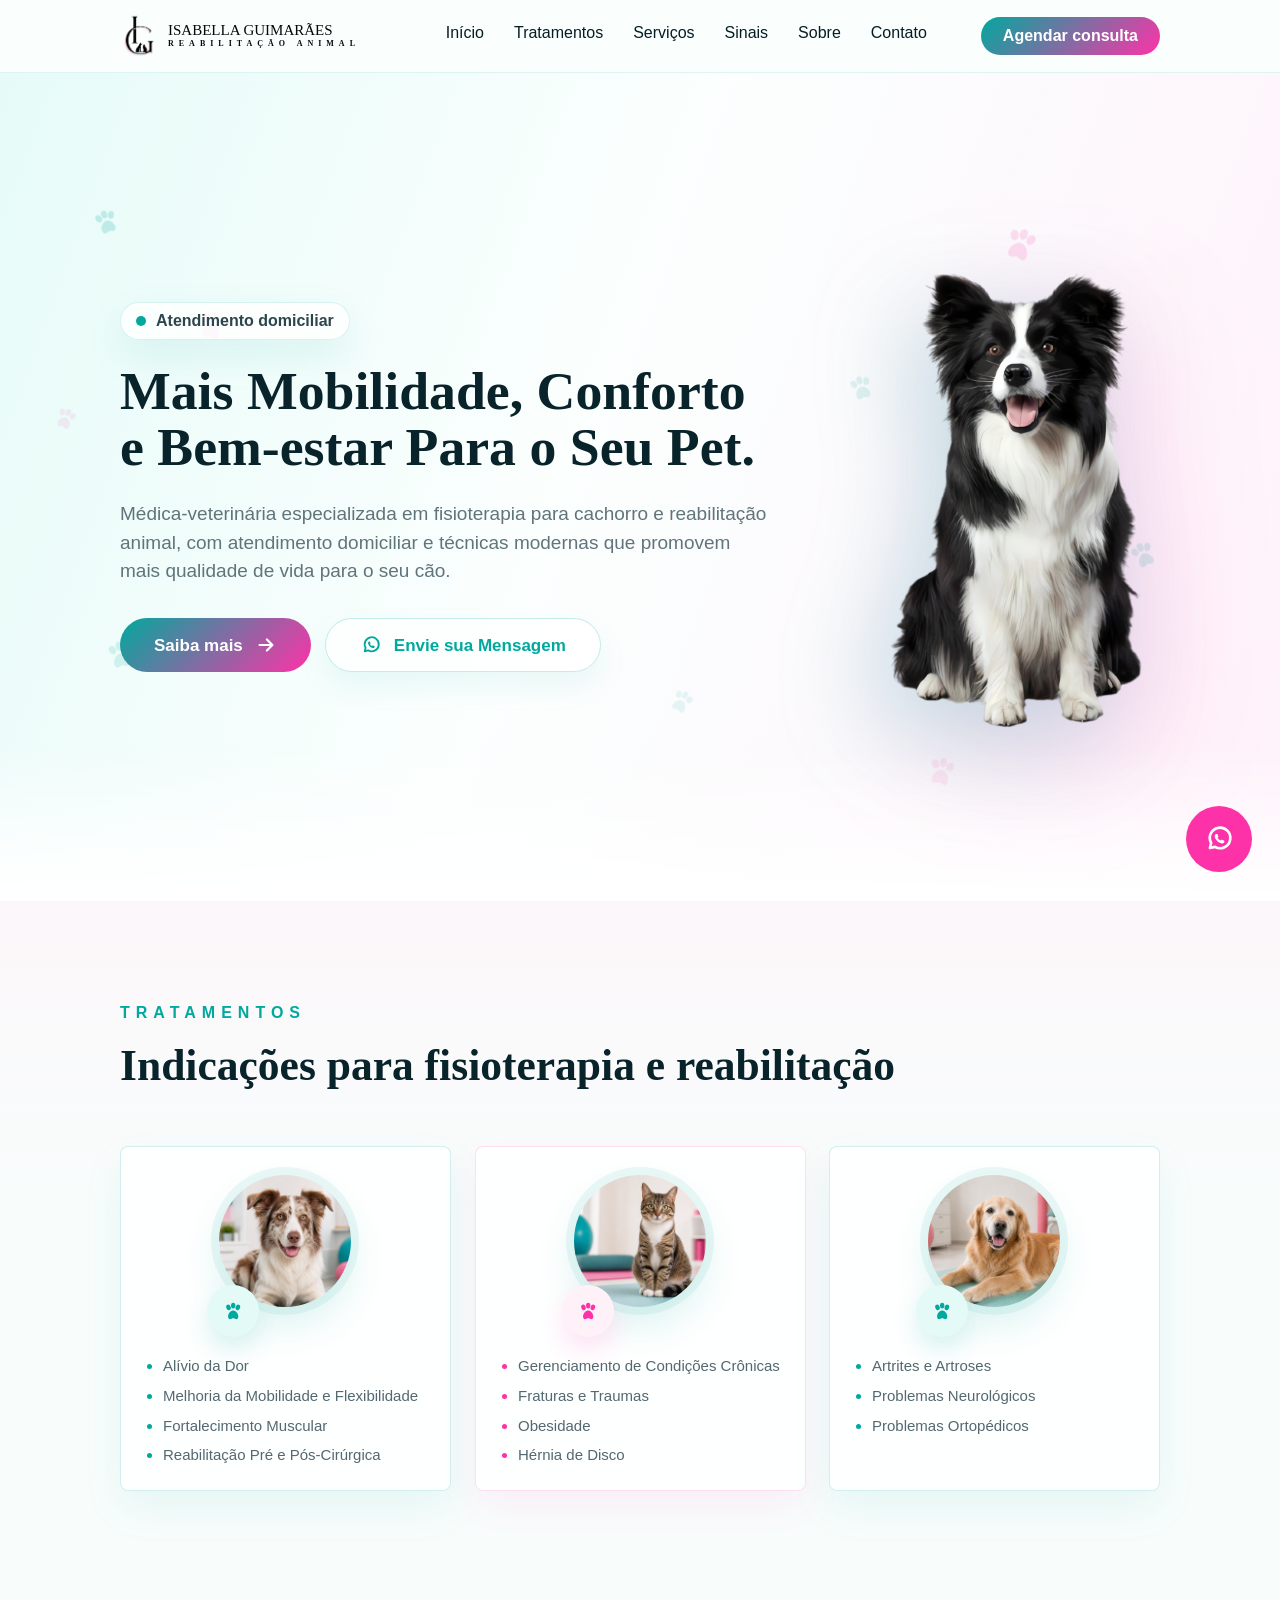
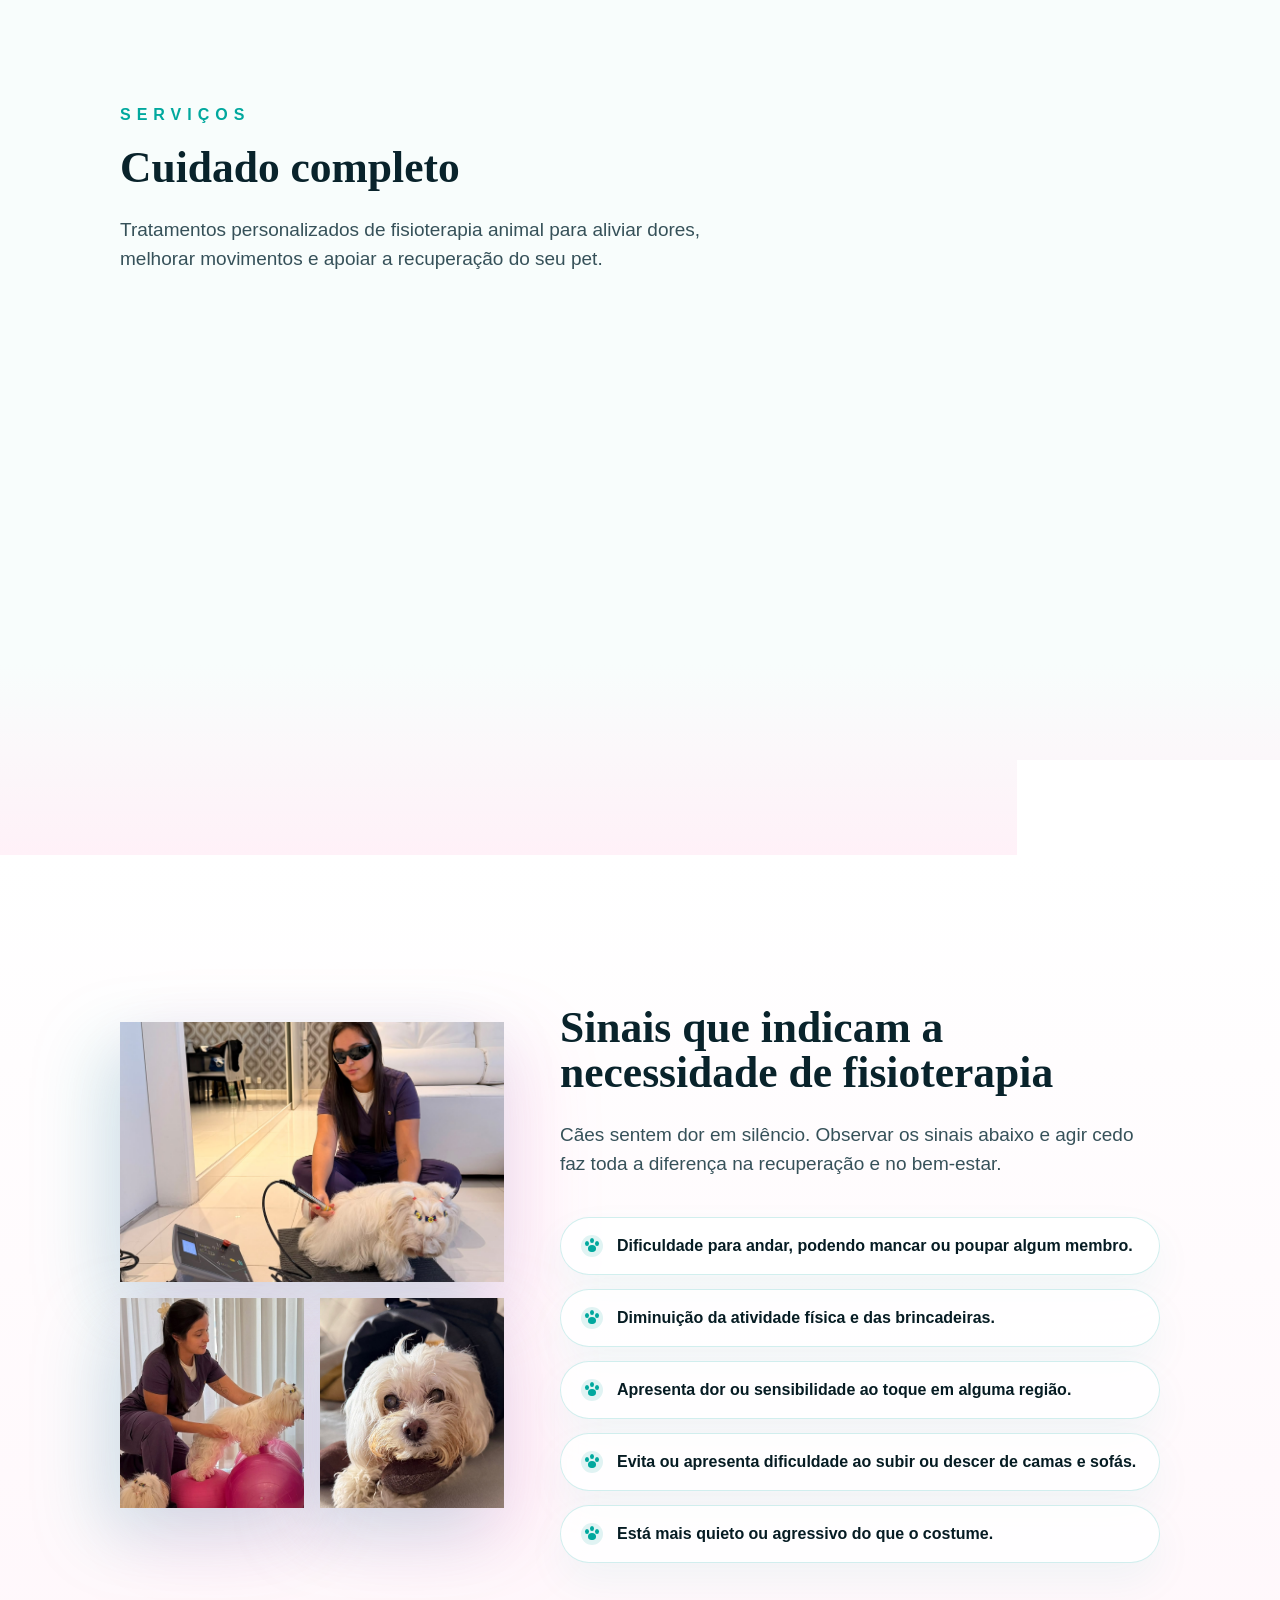
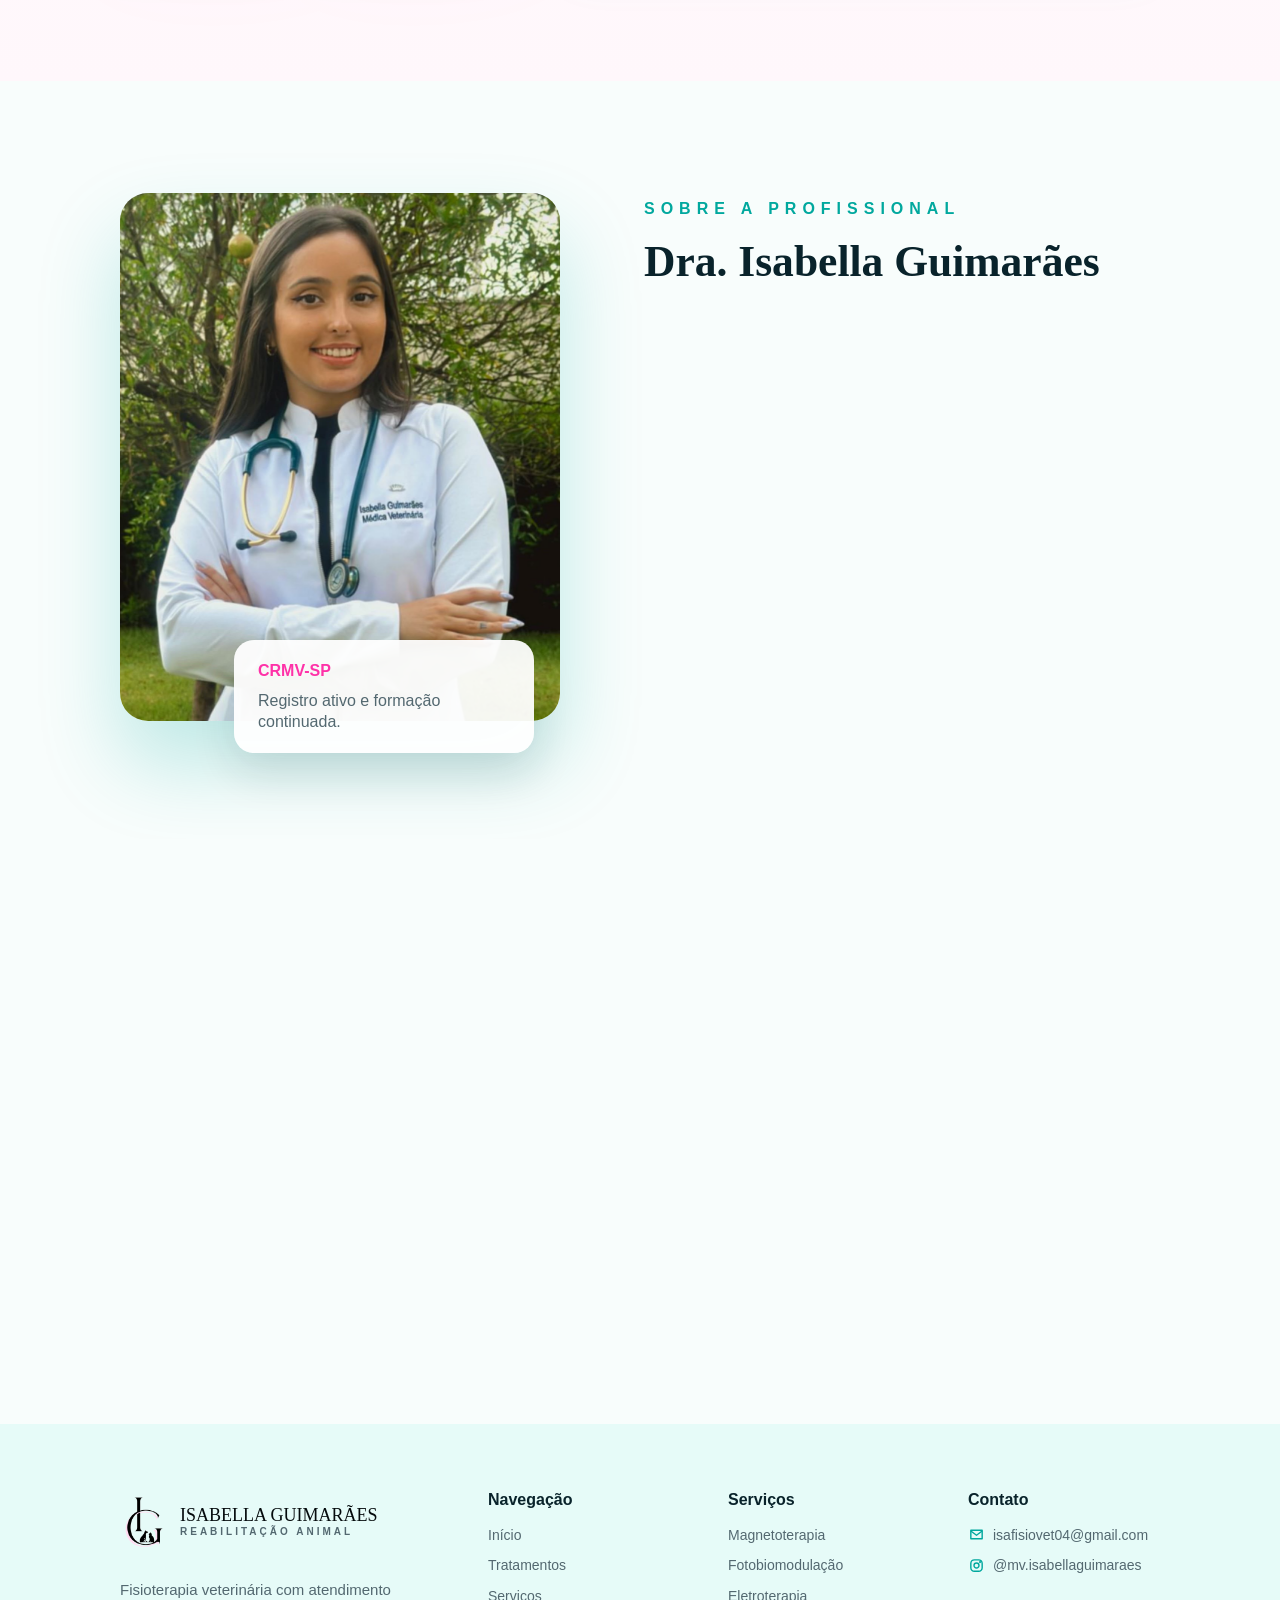
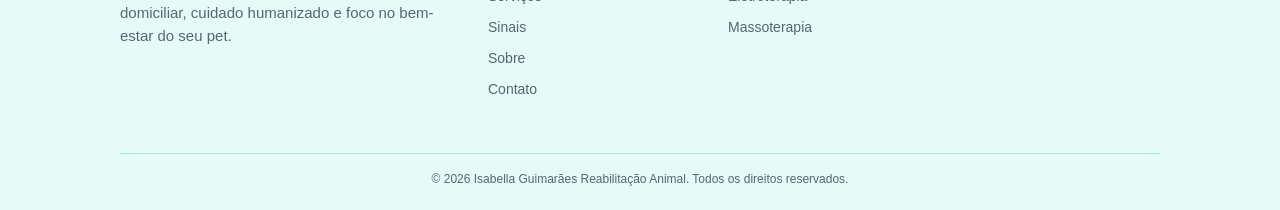
==== commit d34a1498: "Atualiza titulo do site" ====
--- a/index.html
+++ b/index.html
@@ -3,18 +3,18 @@
 <head>
   <meta charset="UTF-8" />
   <meta name="viewport" content="width=device-width, initial-scale=1.0" />
-  <title>Fisioterapia para cachorro em Sao Paulo | Dra. Isabella Guimaraes Vet</title>
+  <title>Fisioterapia para seu pet</title>
   <meta name="description" content="Fisioterapia para cachorro e reabilitacao animal domiciliar com a Dra. Isabella Guimaraes. Atendimento veterinario para dor, mobilidade, pos-cirurgico, artrose e bem-estar pet em Sao Paulo." />
   <meta name="robots" content="index, follow" />
   <meta name="author" content="Dra. Isabella Guimaraes" />
   <link rel="canonical" href="https://dra-isabellaguimaraesvet.netlify.app/" />
   <meta property="og:type" content="website" />
-  <meta property="og:title" content="Fisioterapia para cachorro em Sao Paulo | Dra. Isabella Guimaraes Vet" />
+  <meta property="og:title" content="Fisioterapia para seu pet" />
   <meta property="og:description" content="Fisioterapia animal domiciliar, reabilitacao veterinaria e cuidado humanizado para melhorar mobilidade, conforto e bem-estar do seu pet." />
   <meta property="og:url" content="https://dra-isabellaguimaraesvet.netlify.app/" />
   <meta property="og:image" content="https://dra-isabellaguimaraesvet.netlify.app/assets/images/hero-dog-cutout-new.png" />
   <meta name="twitter:card" content="summary_large_image" />
-  <meta name="twitter:title" content="Fisioterapia para cachorro em Sao Paulo | Dra. Isabella Guimaraes Vet" />
+  <meta name="twitter:title" content="Fisioterapia para seu pet" />
   <meta name="twitter:description" content="Reabilitacao animal e fisioterapia veterinaria domiciliar para caes e pets." />
   <link rel="icon" type="image/png" href="assets/logo/favicon-isabella.png" />
   <link rel="apple-touch-icon" href="assets/logo/favicon-isabella.png" />
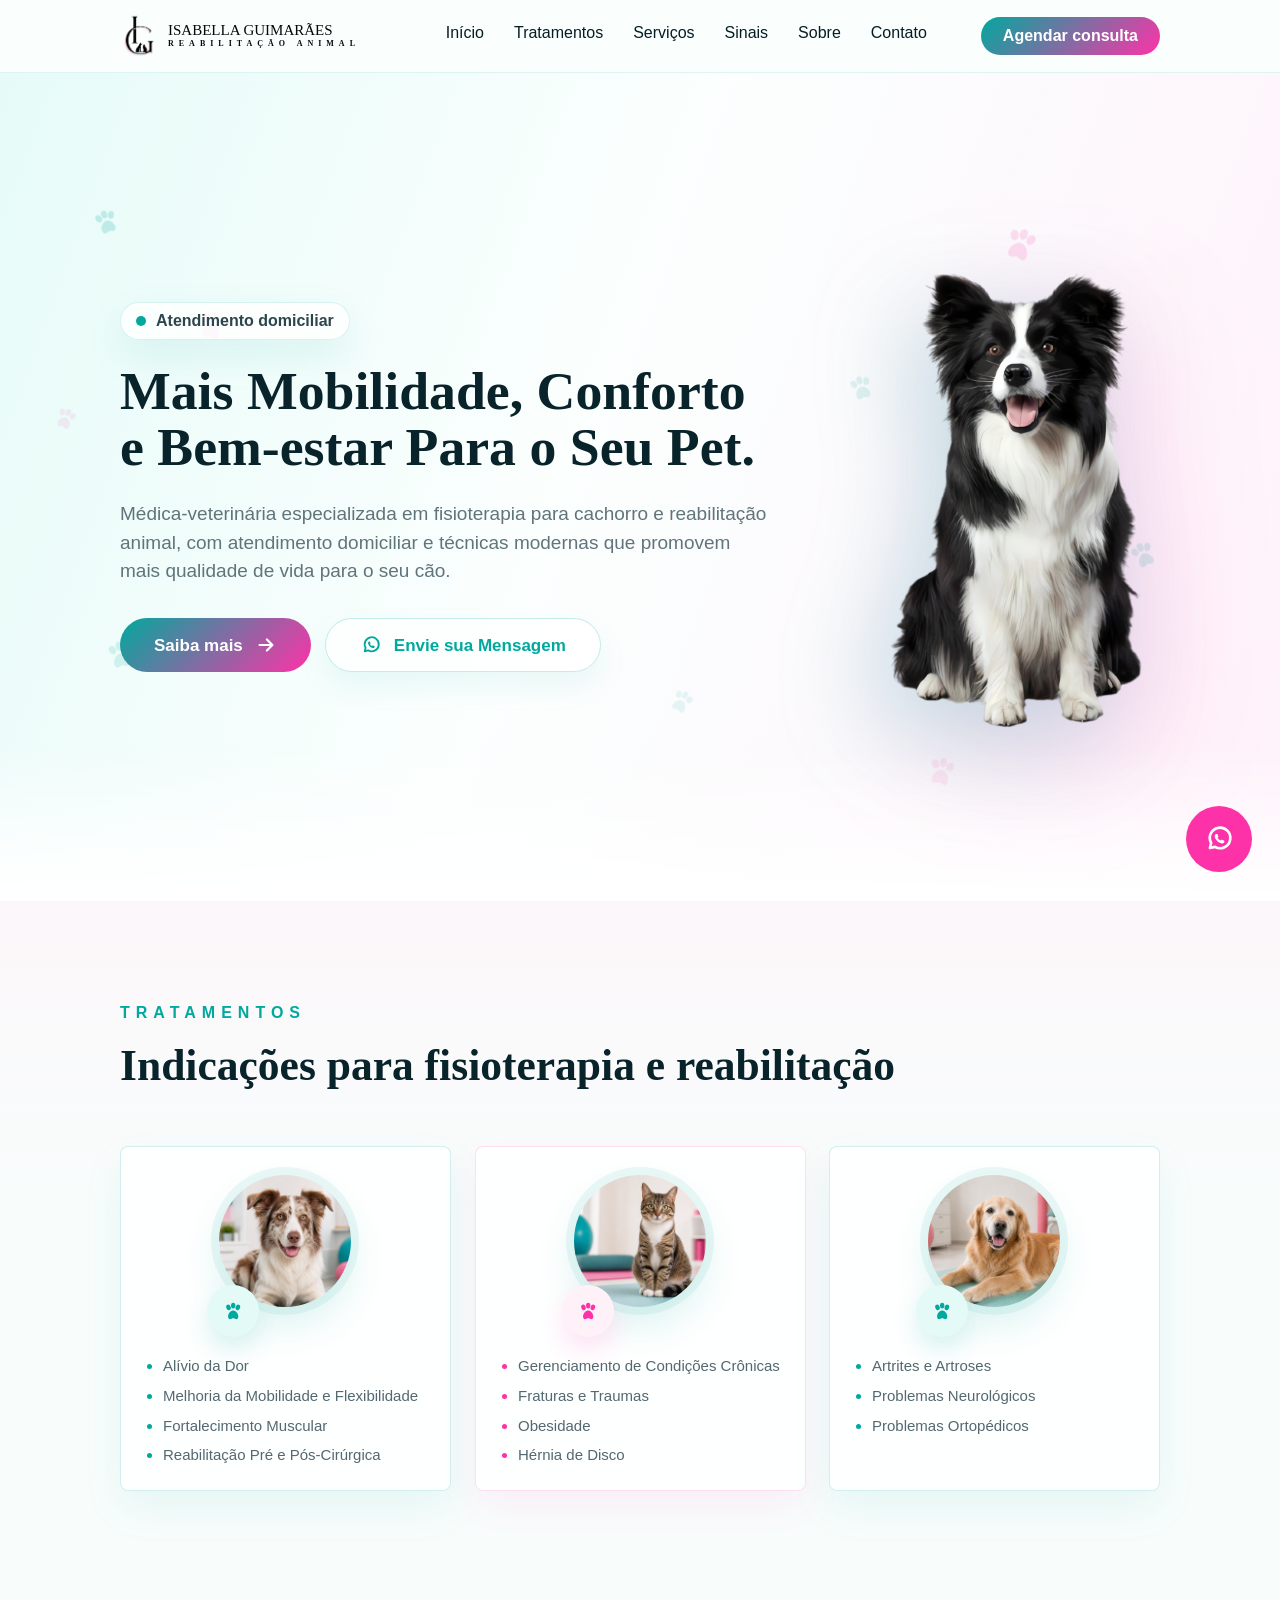
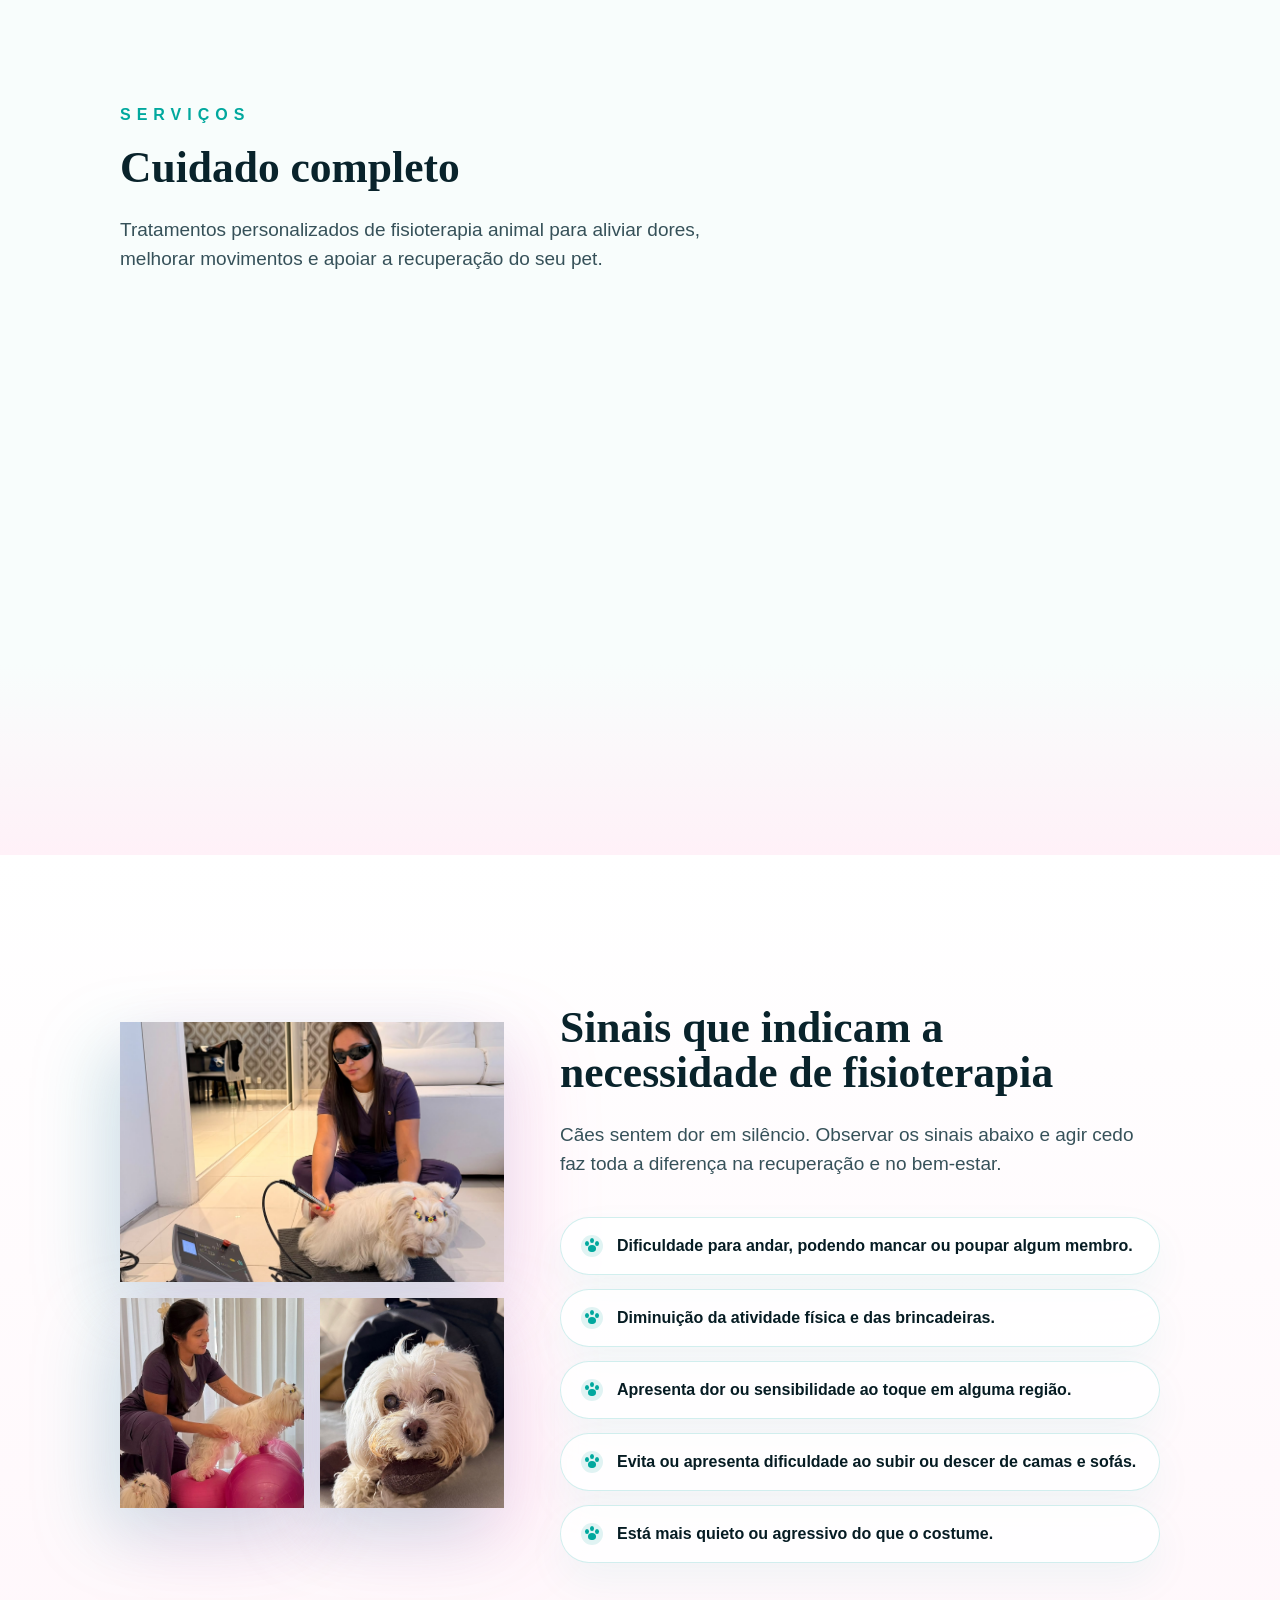
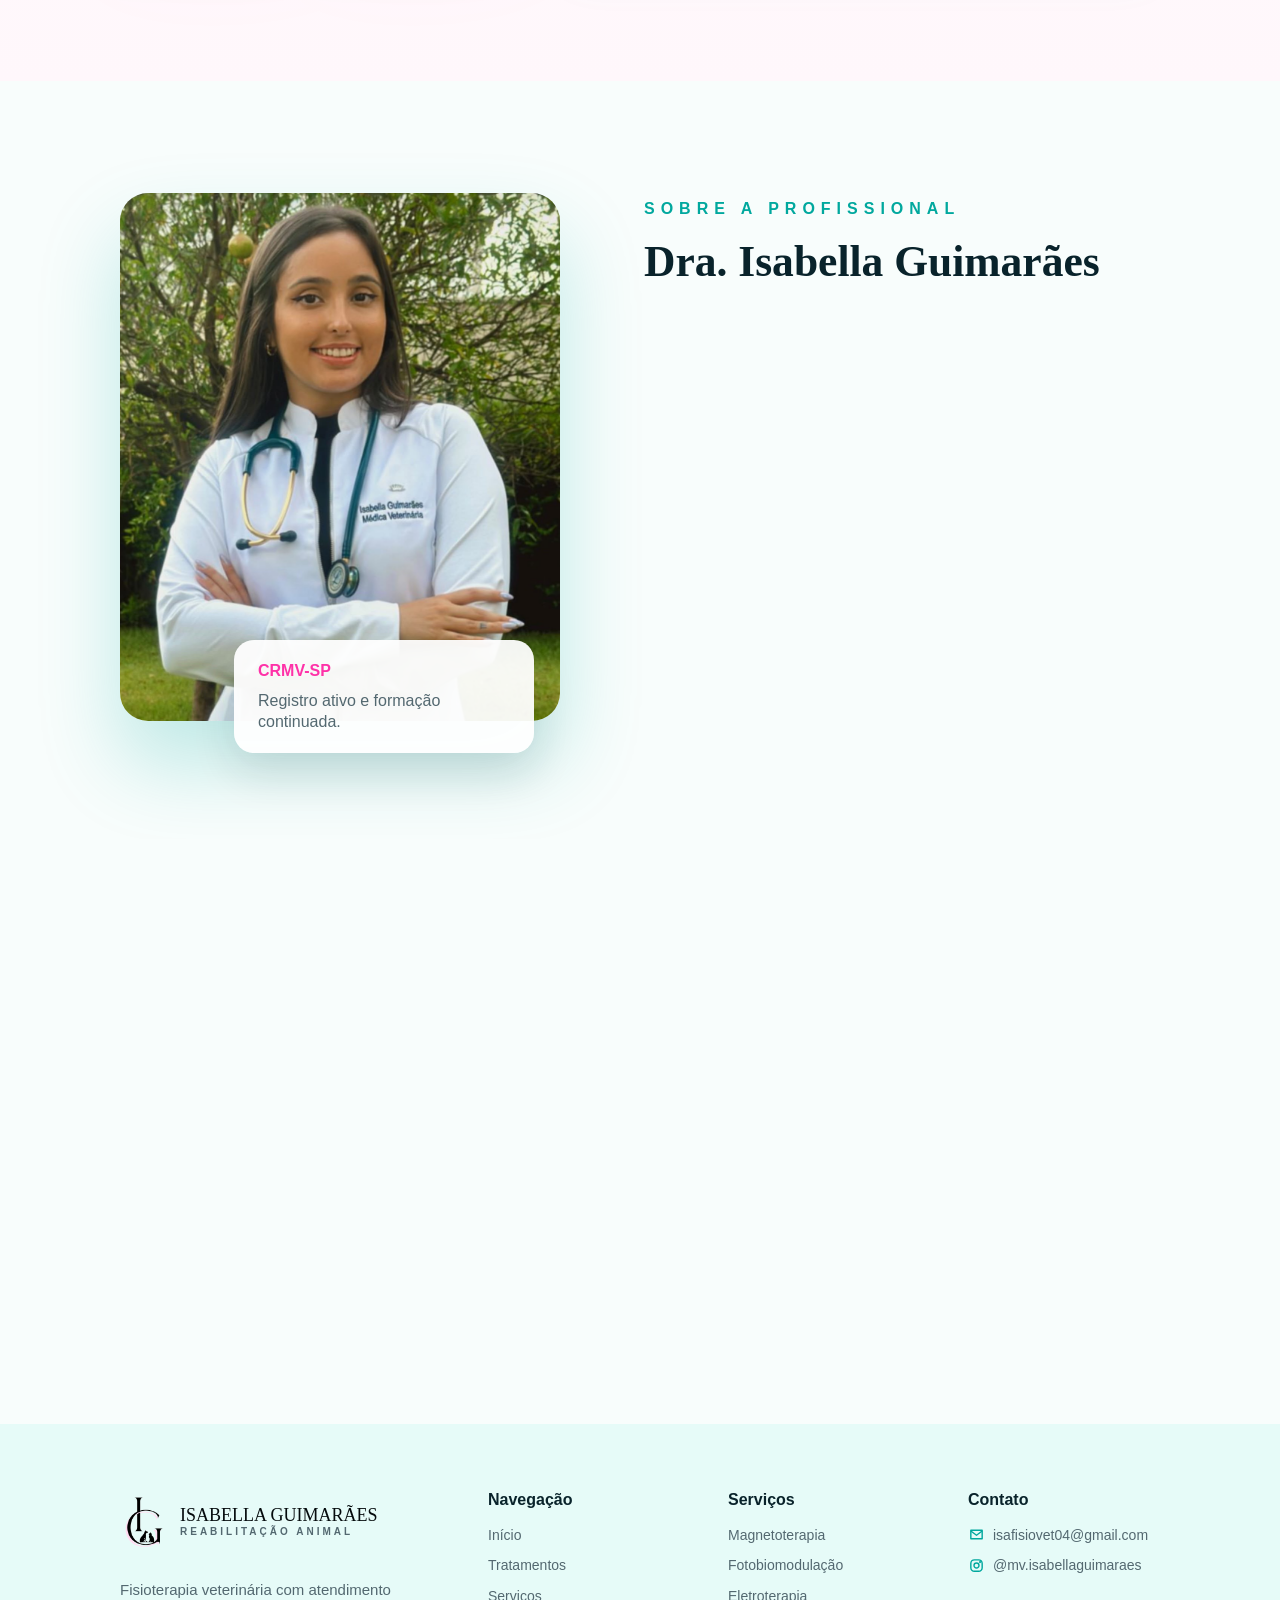
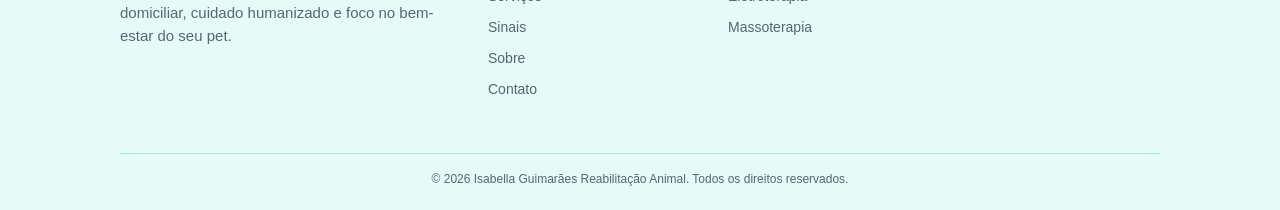
==== commit ec2306b0: "Atualiza favicon do site" ====
--- a/index.html
+++ b/index.html
@@ -16,8 +16,9 @@
   <meta name="twitter:card" content="summary_large_image" />
   <meta name="twitter:title" content="Fisioterapia para seu pet" />
   <meta name="twitter:description" content="Reabilitacao animal e fisioterapia veterinaria domiciliar para caes e pets." />
-  <link rel="icon" type="image/png" href="assets/logo/favicon-isabella.png" />
-  <link rel="apple-touch-icon" href="assets/logo/favicon-isabella.png" />
+  <link rel="icon" type="image/png" sizes="512x512" href="/favicon.png" />
+  <link rel="shortcut icon" type="image/png" href="/favicon.png" />
+  <link rel="apple-touch-icon" href="/favicon.png" />
   <link rel="stylesheet" href="style.min.css" />
   <script type="application/ld+json">
     {
